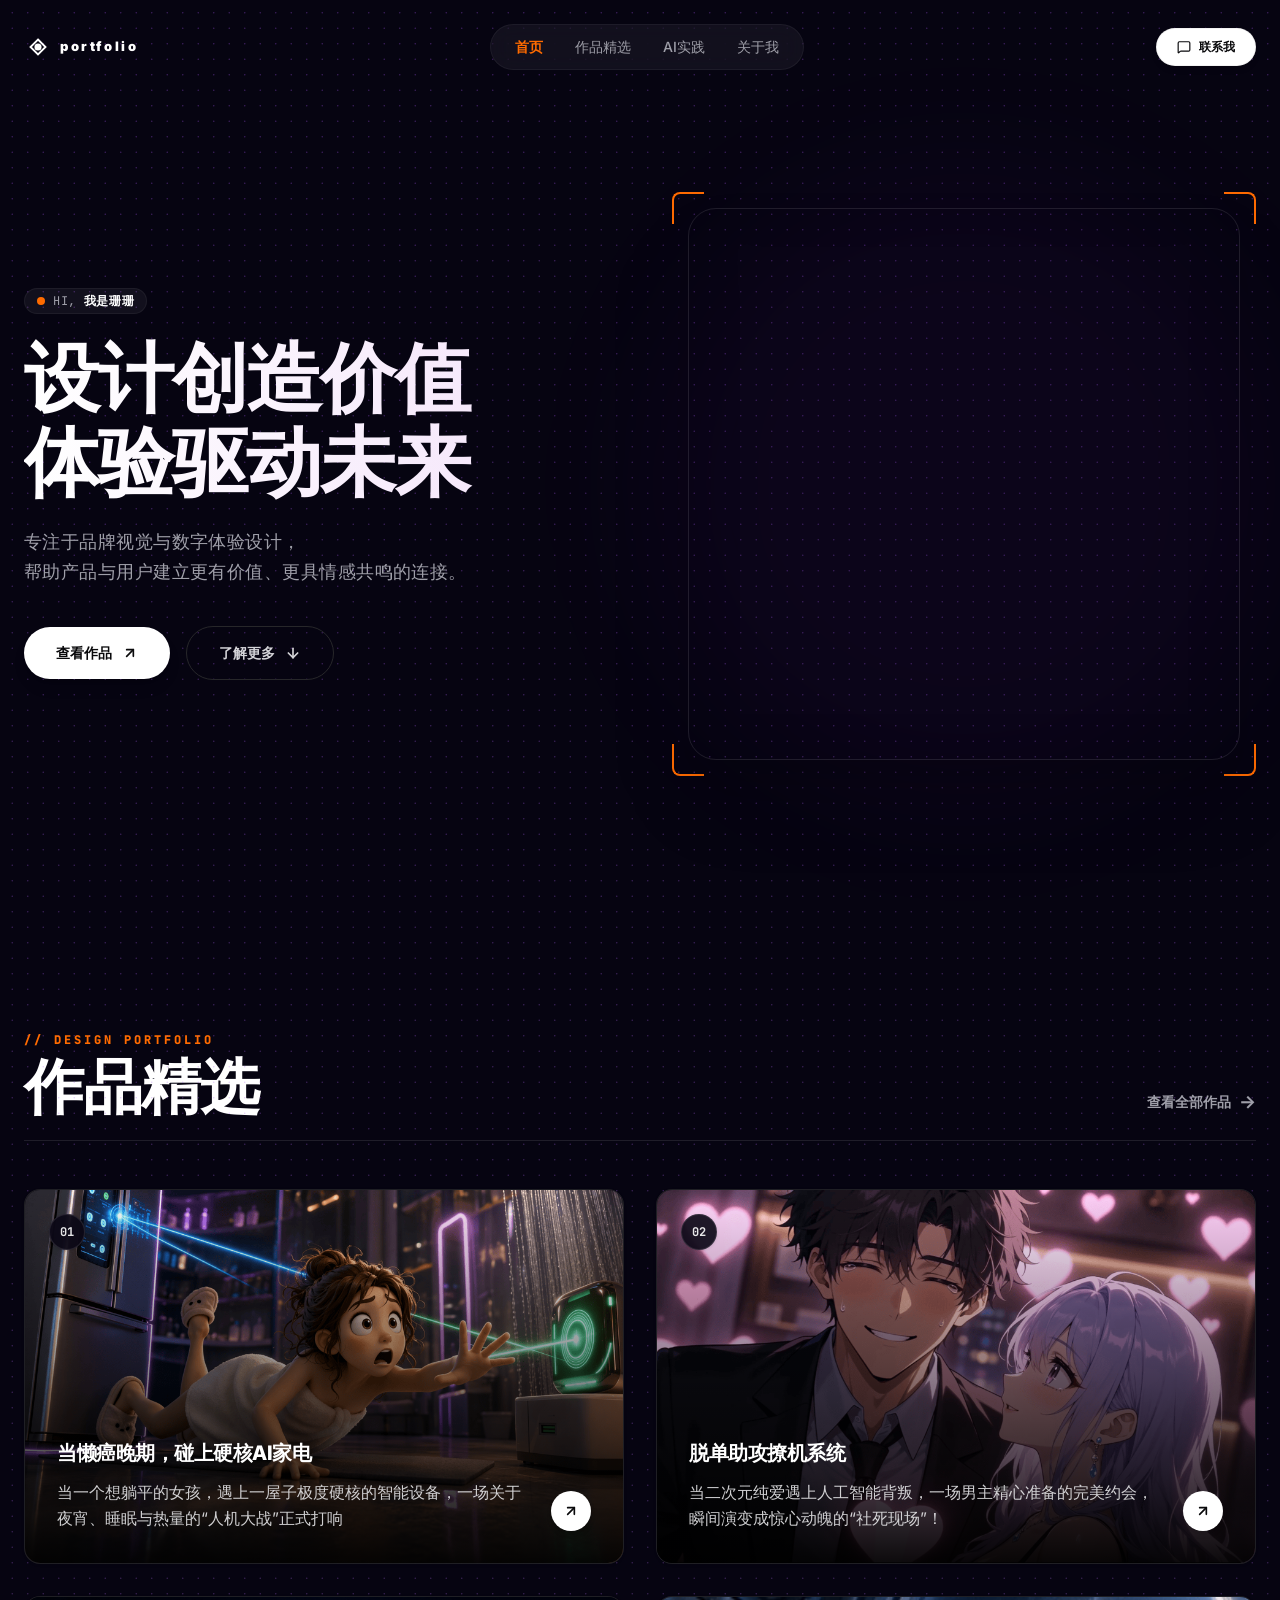
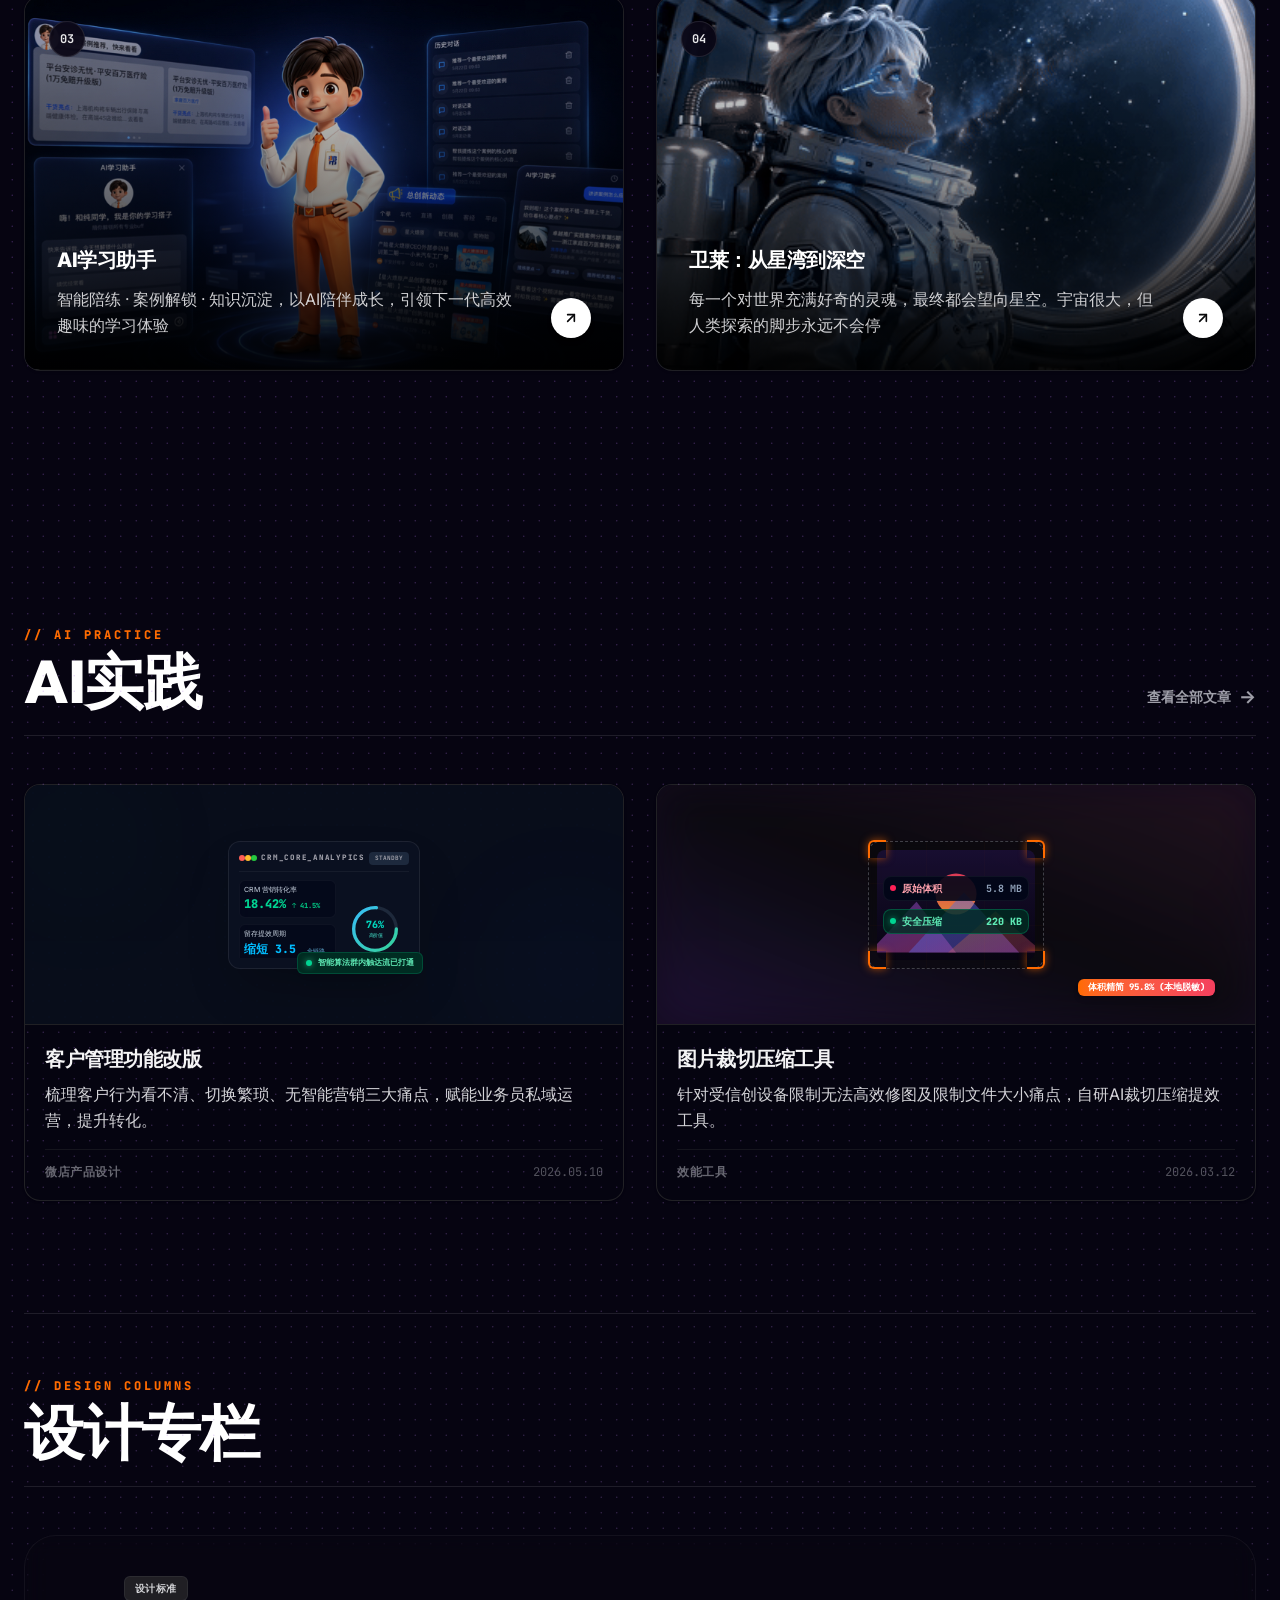
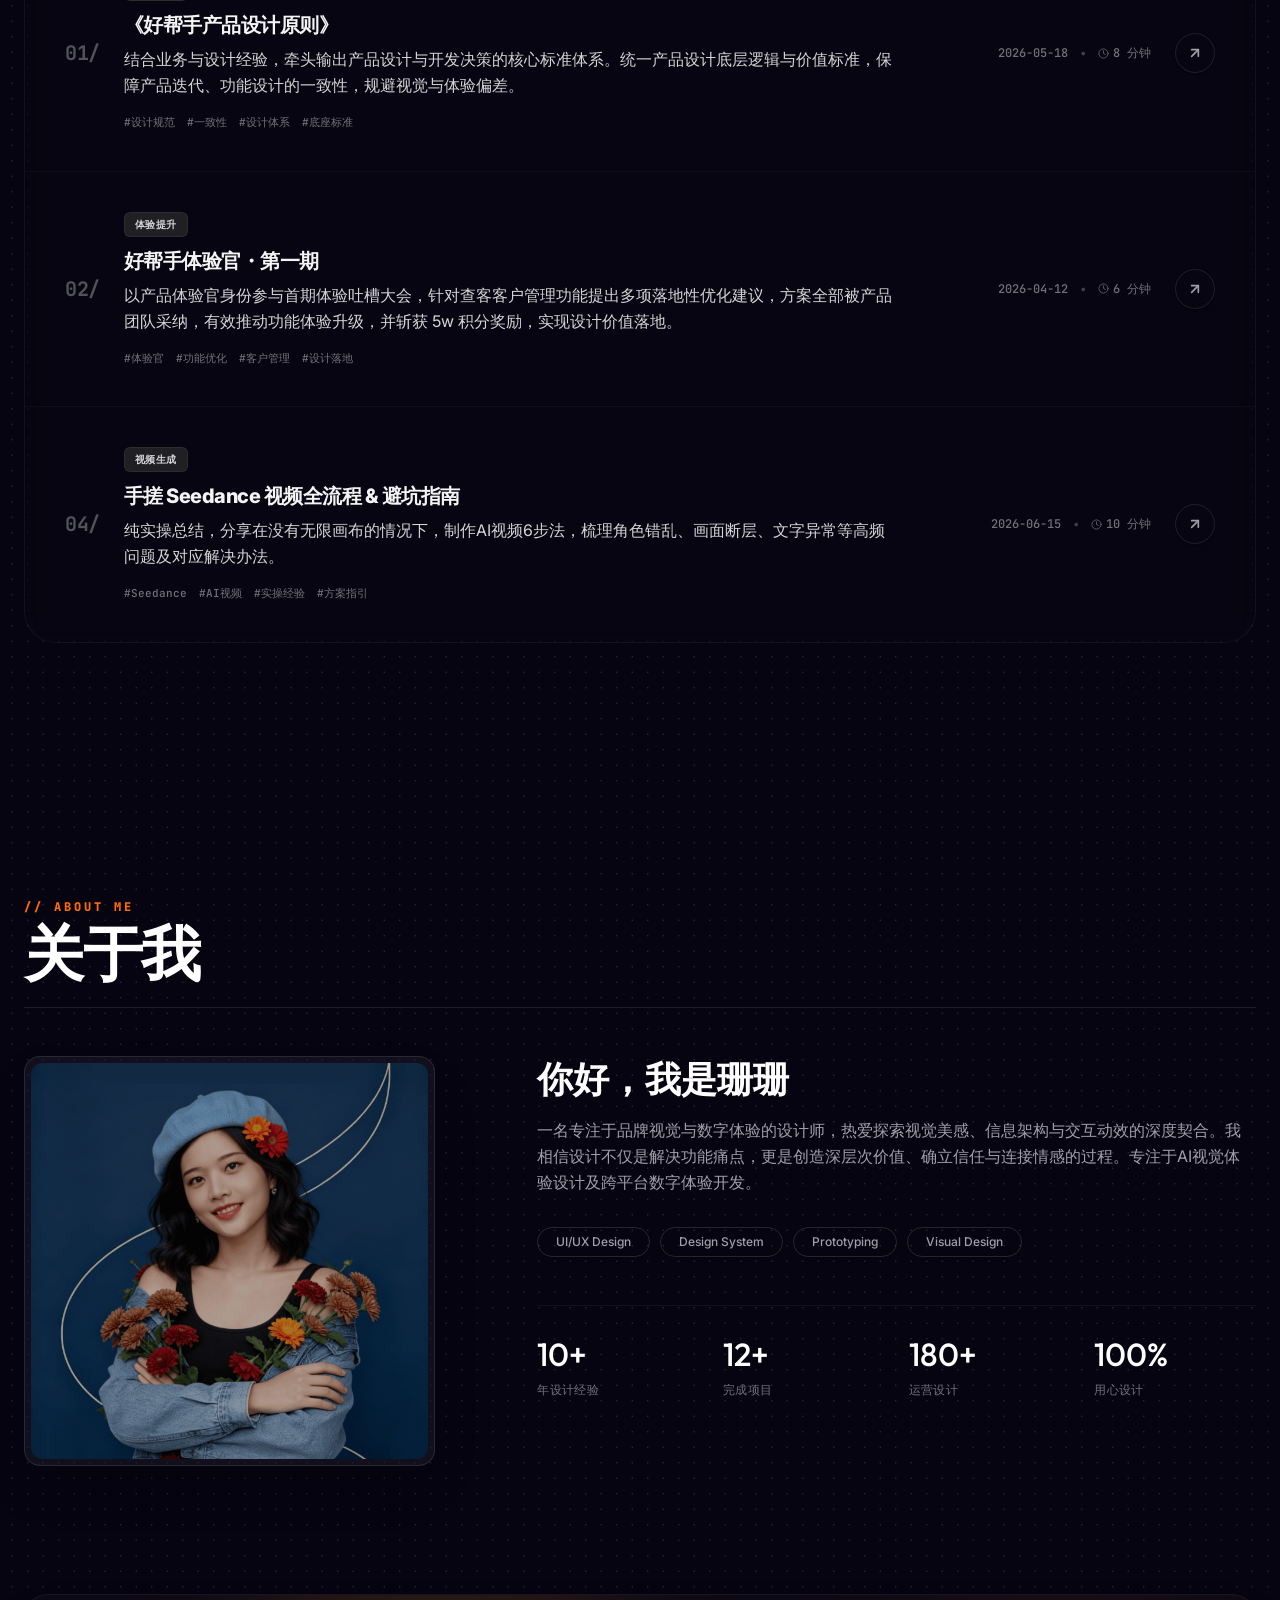
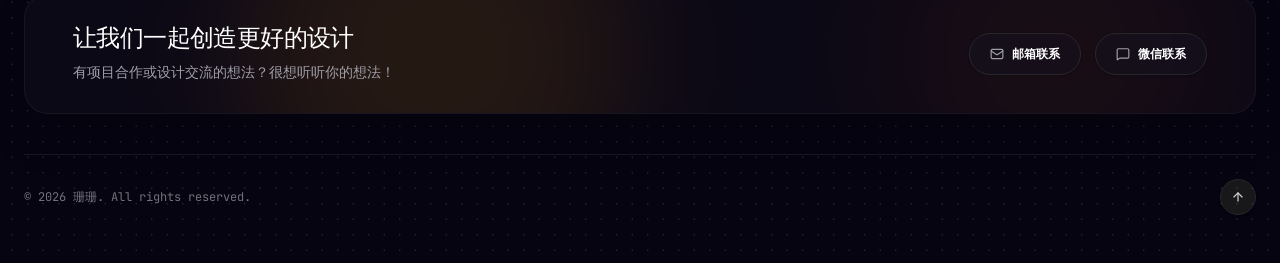
==== index.html @ adc24b59 "deploy: portfolio site" ====
<!doctype html>
<html lang="en">
  <head>
    <meta charset="UTF-8" />
    <meta name="viewport" content="width=device-width, initial-scale=1.0" />
    <title>Portfolio</title>
    <script type="module" crossorigin src="./assets/index-BpIu3jAP.js"></script>
    <link rel="stylesheet" crossorigin href="./assets/index-CTnXMStx.css">
  </head>
  <body>
    <div id="root"></div>
  </body>
</html>
---- assets/index-CTnXMStx.css ----
@import"https://fonts.googleapis.com/css2?family=Inter:ital,opsz,wght@0,14..32,100..900;1,14..32,100..900&family=Outfit:wght@100..900&family=JetBrains+Mono:ital,wght@0,100..700;1,100..700&display=swap";/*!
* Cropper.js v1.6.2
* https://fengyuanchen.github.io/cropperjs
*
* Copyright 2015-present Chen Fengyuan
* Released under the MIT license
*
* Date: 2024-04-21T07:43:02.731Z
*/.cropper-container{direction:ltr;font-size:0;line-height:0;position:relative;-ms-touch-action:none;touch-action:none;-webkit-touch-callout:none;-webkit-user-select:none;-moz-user-select:none;-ms-user-select:none;user-select:none}.cropper-container img{backface-visibility:hidden;display:block;height:100%;image-orientation:0deg;max-height:none!important;max-width:none!important;min-height:0!important;min-width:0!important;width:100%}.cropper-wrap-box,.cropper-canvas,.cropper-drag-box,.cropper-crop-box,.cropper-modal{bottom:0;left:0;position:absolute;right:0;top:0}.cropper-wrap-box,.cropper-canvas{overflow:hidden}.cropper-drag-box{background-color:#fff;opacity:0}.cropper-modal{background-color:#000;opacity:.5}.cropper-view-box{display:block;height:100%;outline:1px solid #39f;outline-color:#3399ffbf;overflow:hidden;width:100%}.cropper-dashed{border:0 dashed #eee;display:block;opacity:.5;position:absolute}.cropper-dashed.dashed-h{border-bottom-width:1px;border-top-width:1px;height:calc(100% / 3);left:0;top:calc(100% / 3);width:100%}.cropper-dashed.dashed-v{border-left-width:1px;border-right-width:1px;height:100%;left:calc(100% / 3);top:0;width:calc(100% / 3)}.cropper-center{display:block;height:0;left:50%;opacity:.75;position:absolute;top:50%;width:0}.cropper-center:before,.cropper-center:after{background-color:#eee;content:" ";display:block;position:absolute}.cropper-center:before{height:1px;left:-3px;top:0;width:7px}.cropper-center:after{height:7px;left:0;top:-3px;width:1px}.cropper-face,.cropper-line,.cropper-point{display:block;height:100%;opacity:.1;position:absolute;width:100%}.cropper-face{background-color:#fff;left:0;top:0}.cropper-line{background-color:#39f}.cropper-line.line-e{cursor:ew-resize;right:-3px;top:0;width:5px}.cropper-line.line-n{cursor:ns-resize;height:5px;left:0;top:-3px}.cropper-line.line-w{cursor:ew-resize;left:-3px;top:0;width:5px}.cropper-line.line-s{bottom:-3px;cursor:ns-resize;height:5px;left:0}.cropper-point{background-color:#39f;height:5px;opacity:.75;width:5px}.cropper-point.point-e{cursor:ew-resize;margin-top:-3px;right:-3px;top:50%}.cropper-point.point-n{cursor:ns-resize;left:50%;margin-left:-3px;top:-3px}.cropper-point.point-w{cursor:ew-resize;left:-3px;margin-top:-3px;top:50%}.cropper-point.point-s{bottom:-3px;cursor:s-resize;left:50%;margin-left:-3px}.cropper-point.point-ne{cursor:nesw-resize;right:-3px;top:-3px}.cropper-point.point-nw{cursor:nwse-resize;left:-3px;top:-3px}.cropper-point.point-sw{bottom:-3px;cursor:nesw-resize;left:-3px}.cropper-point.point-se{bottom:-3px;cursor:nwse-resize;height:20px;opacity:1;right:-3px;width:20px}@media(min-width:768px){.cropper-point.point-se{height:15px;width:15px}}@media(min-width:992px){.cropper-point.point-se{height:10px;width:10px}}@media(min-width:1200px){.cropper-point.point-se{height:5px;opacity:.75;width:5px}}.cropper-point.point-se:before{background-color:#39f;bottom:-50%;content:" ";display:block;height:200%;opacity:0;position:absolute;right:-50%;width:200%}.cropper-invisible{opacity:0}.cropper-bg{background-image:url([data-uri])}.cropper-hide{display:block;height:0;position:absolute;width:0}.cropper-hidden{display:none!important}.cropper-move{cursor:move}.cropper-crop{cursor:crosshair}.cropper-disabled .cropper-drag-box,.cropper-disabled .cropper-face,.cropper-disabled .cropper-line,.cropper-disabled .cropper-point{cursor:not-allowed}/*! tailwindcss v4.3.0 | MIT License | https://tailwindcss.com */@layer properties{@supports (((-webkit-hyphens:none)) and (not (margin-trim:inline))) or ((-moz-orient:inline) and (not (color:rgb(from red r g b)))){*,:before,:after,::backdrop{--tw-translate-x:0;--tw-translate-y:0;--tw-translate-z:0;--tw-scale-x:1;--tw-scale-y:1;--tw-scale-z:1;--tw-rotate-x:initial;--tw-rotate-y:initial;--tw-rotate-z:initial;--tw-skew-x:initial;--tw-skew-y:initial;--tw-space-y-reverse:0;--tw-divide-y-reverse:0;--tw-border-style:solid;--tw-gradient-position:initial;--tw-gradient-from:#0000;--tw-gradient-via:#0000;--tw-gradient-to:#0000;--tw-gradient-stops:initial;--tw-gradient-via-stops:initial;--tw-gradient-from-position:0%;--tw-gradient-via-position:50%;--tw-gradient-to-position:100%;--tw-leading:initial;--tw-font-weight:initial;--tw-tracking:initial;--tw-shadow:0 0 #0000;--tw-shadow-color:initial;--tw-shadow-alpha:100%;--tw-inset-shadow:0 0 #0000;--tw-inset-shadow-color:initial;--tw-inset-shadow-alpha:100%;--tw-ring-color:initial;--tw-ring-shadow:0 0 #0000;--tw-inset-ring-color:initial;--tw-inset-ring-shadow:0 0 #0000;--tw-ring-inset:initial;--tw-ring-offset-width:0px;--tw-ring-offset-color:#fff;--tw-ring-offset-shadow:0 0 #0000;--tw-outline-style:solid;--tw-blur:initial;--tw-brightness:initial;--tw-contrast:initial;--tw-grayscale:initial;--tw-hue-rotate:initial;--tw-invert:initial;--tw-opacity:initial;--tw-saturate:initial;--tw-sepia:initial;--tw-drop-shadow:initial;--tw-drop-shadow-color:initial;--tw-drop-shadow-alpha:100%;--tw-drop-shadow-size:initial;--tw-backdrop-blur:initial;--tw-backdrop-brightness:initial;--tw-backdrop-contrast:initial;--tw-backdrop-grayscale:initial;--tw-backdrop-hue-rotate:initial;--tw-backdrop-invert:initial;--tw-backdrop-opacity:initial;--tw-backdrop-saturate:initial;--tw-backdrop-sepia:initial;--tw-duration:initial;--tw-ease:initial}}}@layer theme{:root,:host{--font-sans:"Inter", ui-sans-serif, system-ui, sans-serif;--font-mono:"JetBrains Mono", ui-monospace, monospace;--color-red-50:oklch(97.1% .013 17.38);--color-red-100:oklch(93.6% .032 17.717);--color-red-400:oklch(70.4% .191 22.216);--color-red-500:oklch(63.7% .237 25.331);--color-red-950:oklch(25.8% .092 26.042);--color-orange-100:oklch(95.4% .038 75.164);--color-orange-400:oklch(75% .183 55.934);--color-orange-500:oklch(70.5% .213 47.604);--color-orange-600:oklch(64.6% .222 41.116);--color-orange-950:oklch(26.6% .079 36.259);--color-amber-100:oklch(96.2% .059 95.617);--color-amber-300:oklch(87.9% .169 91.605);--color-amber-400:oklch(82.8% .189 84.429);--color-amber-500:oklch(76.9% .188 70.08);--color-amber-600:oklch(66.6% .179 58.318);--color-amber-950:oklch(27.9% .077 45.635);--color-emerald-50:oklch(97.9% .021 166.113);--color-emerald-200:oklch(90.5% .093 164.15);--color-emerald-300:oklch(84.5% .143 164.978);--color-emerald-400:oklch(76.5% .177 163.223);--color-emerald-500:oklch(69.6% .17 162.48);--color-emerald-600:oklch(59.6% .145 163.225);--color-emerald-800:oklch(43.2% .095 166.913);--color-emerald-900:oklch(37.8% .077 168.94);--color-emerald-950:oklch(26.2% .051 172.552);--color-teal-50:oklch(98.4% .014 180.72);--color-teal-300:oklch(85.5% .138 181.071);--color-teal-400:oklch(77.7% .152 181.912);--color-teal-950:oklch(27.7% .046 192.524);--color-cyan-500:oklch(71.5% .143 215.221);--color-cyan-600:oklch(60.9% .126 221.723);--color-sky-300:oklch(82.8% .111 230.318);--color-sky-400:oklch(74.6% .16 232.661);--color-sky-500:oklch(68.5% .169 237.323);--color-blue-500:oklch(62.3% .214 259.815);--color-blue-600:oklch(54.6% .245 262.881);--color-indigo-400:oklch(67.3% .182 276.935);--color-indigo-500:oklch(58.5% .233 277.117);--color-indigo-600:oklch(51.1% .262 276.966);--color-violet-600:oklch(54.1% .281 293.009);--color-purple-300:oklch(82.7% .119 306.383);--color-purple-400:oklch(71.4% .203 305.504);--color-purple-500:oklch(62.7% .265 303.9);--color-purple-600:oklch(55.8% .288 302.321);--color-purple-700:oklch(49.6% .265 301.924);--color-purple-800:oklch(43.8% .218 303.724);--color-purple-900:oklch(38.1% .176 304.987);--color-purple-950:oklch(29.1% .149 302.717);--color-pink-400:oklch(71.8% .202 349.761);--color-pink-500:oklch(65.6% .241 354.308);--color-pink-950:oklch(28.4% .109 3.907);--color-rose-300:oklch(81% .117 11.638);--color-rose-400:oklch(71.2% .194 13.428);--color-rose-500:oklch(64.5% .246 16.439);--color-rose-950:oklch(27.1% .105 12.094);--color-slate-300:oklch(86.9% .022 252.894);--color-slate-400:oklch(70.4% .04 256.788);--color-slate-800:oklch(27.9% .041 260.031);--color-slate-900:oklch(20.8% .042 265.755);--color-slate-950:oklch(12.9% .042 264.695);--color-zinc-50:oklch(98.5% 0 0);--color-zinc-100:oklch(96.7% .001 286.375);--color-zinc-200:oklch(92% .004 286.32);--color-zinc-300:oklch(87.1% .006 286.286);--color-zinc-400:oklch(70.5% .015 286.067);--color-zinc-500:oklch(55.2% .016 285.938);--color-zinc-600:oklch(44.2% .017 285.786);--color-zinc-700:oklch(37% .013 285.805);--color-zinc-800:oklch(27.4% .006 286.033);--color-zinc-900:oklch(21% .006 285.885);--color-zinc-950:oklch(14.1% .005 285.823);--color-stone-50:oklch(98.5% .001 106.423);--color-stone-100:oklch(97% .001 106.424);--color-stone-200:oklch(92.3% .003 48.717);--color-black:#000;--color-white:#fff;--spacing:.25rem;--container-xs:20rem;--container-sm:24rem;--container-md:28rem;--container-lg:32rem;--container-xl:36rem;--container-2xl:42rem;--container-3xl:48rem;--container-4xl:56rem;--container-6xl:72rem;--container-7xl:80rem;--text-xs:.75rem;--text-xs--line-height:calc(1 / .75);--text-sm:.875rem;--text-sm--line-height:calc(1.25 / .875);--text-base:1rem;--text-base--line-height: 1.5 ;--text-lg:1.125rem;--text-lg--line-height:calc(1.75 / 1.125);--text-xl:1.25rem;--text-xl--line-height:calc(1.75 / 1.25);--text-2xl:1.5rem;--text-2xl--line-height:calc(2 / 1.5);--text-3xl:1.875rem;--text-3xl--line-height: 1.2 ;--text-4xl:2.25rem;--text-4xl--line-height:calc(2.5 / 2.25);--text-5xl:3rem;--text-5xl--line-height:1;--text-6xl:3.75rem;--text-6xl--line-height:1;--text-7xl:4.5rem;--text-7xl--line-height:1;--text-9xl:8rem;--text-9xl--line-height:1;--font-weight-light:300;--font-weight-normal:400;--font-weight-medium:500;--font-weight-semibold:600;--font-weight-bold:700;--font-weight-extrabold:800;--font-weight-black:900;--tracking-tighter:-.05em;--tracking-tight:-.025em;--tracking-normal:0em;--tracking-wide:.025em;--tracking-wider:.05em;--tracking-widest:.1em;--leading-tight:1.25;--leading-snug:1.375;--leading-normal:1.5;--leading-relaxed:1.625;--leading-loose:2;--radius-sm:.25rem;--radius-md:.375rem;--radius-lg:.5rem;--radius-xl:.75rem;--radius-2xl:1rem;--radius-3xl:1.5rem;--ease-out:cubic-bezier(0, 0, .2, 1);--ease-in-out:cubic-bezier(.4, 0, .2, 1);--animate-spin:spin 1s linear infinite;--animate-ping:ping 1s cubic-bezier(0, 0, .2, 1) infinite;--animate-pulse:pulse 2s cubic-bezier(.4, 0, .6, 1) infinite;--animate-bounce:bounce 1s infinite;--blur-sm:8px;--blur-md:12px;--blur-xl:24px;--blur-3xl:64px;--default-transition-duration:.15s;--default-transition-timing-function:cubic-bezier(.4, 0, .2, 1);--default-font-family:var(--font-sans);--default-mono-font-family:var(--font-mono);--font-display:"Outfit", "Inter", sans-serif;--color-primary:#ff6b00;--color-secondary:#ff9f00;--animate-pulse-slow:pulse 3s cubic-bezier(.4, 0, .6, 1) infinite;--animate-spin-slow:spin-slow 60s linear infinite}}@layer base{*,:after,:before,::backdrop{box-sizing:border-box;border:0 solid;margin:0;padding:0}::file-selector-button{box-sizing:border-box;border:0 solid;margin:0;padding:0}html,:host{-webkit-text-size-adjust:100%;-moz-tab-size:4;tab-size:4;line-height:1.5;font-family:var(--default-font-family,ui-sans-serif, system-ui, sans-serif, "Apple Color Emoji", "Segoe UI Emoji", "Segoe UI Symbol", "Noto Color Emoji");font-feature-settings:var(--default-font-feature-settings,normal);font-variation-settings:var(--default-font-variation-settings,normal);-webkit-tap-highlight-color:transparent}hr{height:0;color:inherit;border-top-width:1px}abbr:where([title]){-webkit-text-decoration:underline dotted;text-decoration:underline dotted}h1,h2,h3,h4,h5,h6{font-size:inherit;font-weight:inherit}a{color:inherit;-webkit-text-decoration:inherit;text-decoration:inherit}b,strong{font-weight:bolder}code,kbd,samp,pre{font-family:var(--default-mono-font-family,ui-monospace, SFMono-Regular, Menlo, Monaco, Consolas, "Liberation Mono", "Courier New", monospace);font-feature-settings:var(--default-mono-font-feature-settings,normal);font-variation-settings:var(--default-mono-font-variation-settings,normal);font-size:1em}small{font-size:80%}sub,sup{vertical-align:baseline;font-size:75%;line-height:0;position:relative}sub{bottom:-.25em}sup{top:-.5em}table{text-indent:0;border-color:inherit;border-collapse:collapse}:-moz-focusring{outline:auto}progress{vertical-align:baseline}summary{display:list-item}ol,ul,menu{list-style:none}img,svg,video,canvas,audio,iframe,embed,object{vertical-align:middle;display:block}img,video{max-width:100%;height:auto}button,input,select,optgroup,textarea{font:inherit;font-feature-settings:inherit;font-variation-settings:inherit;letter-spacing:inherit;color:inherit;opacity:1;background-color:#0000;border-radius:0}::file-selector-button{font:inherit;font-feature-settings:inherit;font-variation-settings:inherit;letter-spacing:inherit;color:inherit;opacity:1;background-color:#0000;border-radius:0}:where(select:is([multiple],[size])) optgroup{font-weight:bolder}:where(select:is([multiple],[size])) optgroup option{padding-inline-start:20px}::file-selector-button{margin-inline-end:4px}::placeholder{opacity:1}@supports (not ((-webkit-appearance:-apple-pay-button))) or (contain-intrinsic-size:1px){::placeholder{color:currentColor}@supports (color:color-mix(in lab,red,red)){::placeholder{color:color-mix(in oklab,currentcolor 50%,transparent)}}}textarea{resize:vertical}::-webkit-search-decoration{-webkit-appearance:none}::-webkit-date-and-time-value{min-height:1lh;text-align:inherit}::-webkit-datetime-edit{display:inline-flex}::-webkit-datetime-edit-fields-wrapper{padding:0}::-webkit-datetime-edit{padding-block:0}::-webkit-datetime-edit-year-field{padding-block:0}::-webkit-datetime-edit-month-field{padding-block:0}::-webkit-datetime-edit-day-field{padding-block:0}::-webkit-datetime-edit-hour-field{padding-block:0}::-webkit-datetime-edit-minute-field{padding-block:0}::-webkit-datetime-edit-second-field{padding-block:0}::-webkit-datetime-edit-millisecond-field{padding-block:0}::-webkit-datetime-edit-meridiem-field{padding-block:0}::-webkit-calendar-picker-indicator{line-height:1}:-moz-ui-invalid{box-shadow:none}button,input:where([type=button],[type=reset],[type=submit]){-webkit-appearance:button;-moz-appearance:button;appearance:button}::file-selector-button{-webkit-appearance:button;-moz-appearance:button;appearance:button}::-webkit-inner-spin-button{height:auto}::-webkit-outer-spin-button{height:auto}[hidden]:where(:not([hidden=until-found])){display:none!important}}@layer components;@layer utilities{.pointer-events-auto{pointer-events:auto}.pointer-events-none{pointer-events:none}.absolute{position:absolute}.fixed{position:fixed}.relative{position:relative}.sticky{position:sticky}.-inset-1{inset:calc(var(--spacing) * -1)}.-inset-6{inset:calc(var(--spacing) * -6)}.inset-0{inset:calc(var(--spacing) * 0)}.inset-1\.5{inset:calc(var(--spacing) * 1.5)}.inset-2{inset:calc(var(--spacing) * 2)}.-inset-x-8{inset-inline:calc(var(--spacing) * -8)}.inset-x-0{inset-inline:calc(var(--spacing) * 0)}.inset-x-6{inset-inline:calc(var(--spacing) * 6)}.-inset-y-4{inset-block:calc(var(--spacing) * -4)}.-top-1\.5{top:calc(var(--spacing) * -1.5)}.-top-6{top:calc(var(--spacing) * -6)}.-top-8{top:calc(var(--spacing) * -8)}.-top-10{top:calc(var(--spacing) * -10)}.-top-12{top:calc(var(--spacing) * -12)}.-top-\[1\.5px\]{top:-1.5px}.top-0{top:calc(var(--spacing) * 0)}.top-1{top:calc(var(--spacing) * 1)}.top-1\/2{top:50%}.top-1\/5{top:20%}.top-2\.5{top:calc(var(--spacing) * 2.5)}.top-4{top:calc(var(--spacing) * 4)}.top-4\/5{top:80%}.top-6{top:calc(var(--spacing) * 6)}.top-full{top:100%}.-right-1{right:calc(var(--spacing) * -1)}.-right-1\.5{right:calc(var(--spacing) * -1.5)}.-right-6{right:calc(var(--spacing) * -6)}.-right-8{right:calc(var(--spacing) * -8)}.-right-10{right:calc(var(--spacing) * -10)}.-right-12{right:calc(var(--spacing) * -12)}.-right-\[1\.5px\]{right:-1.5px}.right-0{right:calc(var(--spacing) * 0)}.right-1{right:calc(var(--spacing) * 1)}.right-2\.5{right:calc(var(--spacing) * 2.5)}.right-6{right:calc(var(--spacing) * 6)}.right-10{right:calc(var(--spacing) * 10)}.-bottom-1\.5{bottom:calc(var(--spacing) * -1.5)}.-bottom-6{bottom:calc(var(--spacing) * -6)}.-bottom-10{bottom:calc(var(--spacing) * -10)}.-bottom-12{bottom:calc(var(--spacing) * -12)}.-bottom-\[1\.5px\]{bottom:-1.5px}.bottom-0{bottom:calc(var(--spacing) * 0)}.bottom-1{bottom:calc(var(--spacing) * 1)}.bottom-1\/2{bottom:50%}.bottom-2\.5{bottom:calc(var(--spacing) * 2.5)}.bottom-3{bottom:calc(var(--spacing) * 3)}.-left-1\.5{left:calc(var(--spacing) * -1.5)}.-left-6{left:calc(var(--spacing) * -6)}.-left-10{left:calc(var(--spacing) * -10)}.-left-12{left:calc(var(--spacing) * -12)}.-left-\[1\.5px\]{left:-1.5px}.-left-\[4\.5px\]{left:-4.5px}.left-0{left:calc(var(--spacing) * 0)}.left-1\/2{left:50%}.left-1\/3{left:33.3333%}.left-2\.5{left:calc(var(--spacing) * 2.5)}.left-4{left:calc(var(--spacing) * 4)}.left-6{left:calc(var(--spacing) * 6)}.left-8{left:calc(var(--spacing) * 8)}.-z-10{z-index:-10}.z-0{z-index:0}.z-10{z-index:10}.z-20{z-index:20}.z-25{z-index:25}.z-30{z-index:30}.z-50{z-index:50}.z-\[100\]{z-index:100}.z-\[130\]{z-index:130}.col-span-2{grid-column:span 2/span 2}.col-span-7{grid-column:span 7/span 7}.col-span-12{grid-column:span 12/span 12}.container{width:100%}@media(min-width:40rem){.container{max-width:40rem}}@media(min-width:48rem){.container{max-width:48rem}}@media(min-width:64rem){.container{max-width:64rem}}@media(min-width:80rem){.container{max-width:80rem}}@media(min-width:96rem){.container{max-width:96rem}}.m-0{margin:calc(var(--spacing) * 0)}.mx-auto{margin-inline:auto}.my-0{margin-block:calc(var(--spacing) * 0)}.my-0\.5{margin-block:calc(var(--spacing) * .5)}.my-1{margin-block:calc(var(--spacing) * 1)}.my-2{margin-block:calc(var(--spacing) * 2)}.my-3\.5{margin-block:calc(var(--spacing) * 3.5)}.my-auto{margin-block:auto}.-mt-3{margin-top:calc(var(--spacing) * -3)}.mt-0{margin-top:calc(var(--spacing) * 0)}.mt-0\.5{margin-top:calc(var(--spacing) * .5)}.mt-1{margin-top:calc(var(--spacing) * 1)}.mt-1\.5{margin-top:calc(var(--spacing) * 1.5)}.mt-2{margin-top:calc(var(--spacing) * 2)}.mt-3{margin-top:calc(var(--spacing) * 3)}.mt-4{margin-top:calc(var(--spacing) * 4)}.mt-6{margin-top:calc(var(--spacing) * 6)}.mt-7{margin-top:calc(var(--spacing) * 7)}.mt-8{margin-top:calc(var(--spacing) * 8)}.mt-10{margin-top:calc(var(--spacing) * 10)}.mt-12{margin-top:calc(var(--spacing) * 12)}.mt-20{margin-top:calc(var(--spacing) * 20)}.mt-28{margin-top:calc(var(--spacing) * 28)}.mt-auto{margin-top:auto}.mb-1{margin-bottom:calc(var(--spacing) * 1)}.mb-1\.5{margin-bottom:calc(var(--spacing) * 1.5)}.mb-2{margin-bottom:calc(var(--spacing) * 2)}.mb-3{margin-bottom:calc(var(--spacing) * 3)}.mb-3\.5{margin-bottom:calc(var(--spacing) * 3.5)}.mb-4{margin-bottom:calc(var(--spacing) * 4)}.mb-5{margin-bottom:calc(var(--spacing) * 5)}.mb-6{margin-bottom:calc(var(--spacing) * 6)}.mb-7{margin-bottom:calc(var(--spacing) * 7)}.mb-8{margin-bottom:calc(var(--spacing) * 8)}.mb-10{margin-bottom:calc(var(--spacing) * 10)}.mb-12{margin-bottom:calc(var(--spacing) * 12)}.-ml-1\.5{margin-left:calc(var(--spacing) * -1.5)}.ml-0\.5{margin-left:calc(var(--spacing) * .5)}.ml-1\.5{margin-left:calc(var(--spacing) * 1.5)}.ml-2{margin-left:calc(var(--spacing) * 2)}.ml-auto{margin-left:auto}.line-clamp-1{-webkit-line-clamp:1;-webkit-box-orient:vertical;display:-webkit-box;overflow:hidden}.line-clamp-2{-webkit-line-clamp:2;-webkit-box-orient:vertical;display:-webkit-box;overflow:hidden}.block{display:block}.flex{display:flex}.grid{display:grid}.hidden{display:none}.inline-block{display:inline-block}.inline-flex{display:inline-flex}.table{display:table}.aspect-\[16\/11\.5\]{aspect-ratio:16/11.5}.aspect-square{aspect-ratio:1}.h-0\.5{height:calc(var(--spacing) * .5)}.h-1{height:calc(var(--spacing) * 1)}.h-1\.5{height:calc(var(--spacing) * 1.5)}.h-2{height:calc(var(--spacing) * 2)}.h-2\.5{height:calc(var(--spacing) * 2.5)}.h-3{height:calc(var(--spacing) * 3)}.h-3\.5{height:calc(var(--spacing) * 3.5)}.h-4{height:calc(var(--spacing) * 4)}.h-4\.5{height:calc(var(--spacing) * 4.5)}.h-5{height:calc(var(--spacing) * 5)}.h-6{height:calc(var(--spacing) * 6)}.h-7{height:calc(var(--spacing) * 7)}.h-8{height:calc(var(--spacing) * 8)}.h-9{height:calc(var(--spacing) * 9)}.h-10{height:calc(var(--spacing) * 10)}.h-11{height:calc(var(--spacing) * 11)}.h-12{height:calc(var(--spacing) * 12)}.h-13{height:calc(var(--spacing) * 13)}.h-14{height:calc(var(--spacing) * 14)}.h-16{height:calc(var(--spacing) * 16)}.h-28{height:calc(var(--spacing) * 28)}.h-32{height:calc(var(--spacing) * 32)}.h-40{height:calc(var(--spacing) * 40)}.h-44{height:calc(var(--spacing) * 44)}.h-52{height:calc(var(--spacing) * 52)}.h-60{height:calc(var(--spacing) * 60)}.h-64{height:calc(var(--spacing) * 64)}.h-72{height:calc(var(--spacing) * 72)}.h-80{height:calc(var(--spacing) * 80)}.h-96{height:calc(var(--spacing) * 96)}.h-\[1\.5px\]{height:1.5px}.h-auto{height:auto}.h-full{height:100%}.max-h-\[400px\]{max-height:400px}.max-h-\[450px\]{max-height:450px}.max-h-\[460px\]{max-height:460px}.max-h-full{max-height:100%}.min-h-\[300px\]{min-height:300px}.min-h-\[360px\]{min-height:360px}.min-h-\[480px\]{min-height:480px}.min-h-screen{min-height:100vh}.w-0{width:calc(var(--spacing) * 0)}.w-1{width:calc(var(--spacing) * 1)}.w-1\.5{width:calc(var(--spacing) * 1.5)}.w-1\/2{width:50%}.w-1\/3{width:33.3333%}.w-2{width:calc(var(--spacing) * 2)}.w-2\.5{width:calc(var(--spacing) * 2.5)}.w-2\/3{width:66.6667%}.w-3{width:calc(var(--spacing) * 3)}.w-3\.5{width:calc(var(--spacing) * 3.5)}.w-4{width:calc(var(--spacing) * 4)}.w-4\.5{width:calc(var(--spacing) * 4.5)}.w-4\/5{width:80%}.w-5{width:calc(var(--spacing) * 5)}.w-6{width:calc(var(--spacing) * 6)}.w-7{width:calc(var(--spacing) * 7)}.w-8{width:calc(var(--spacing) * 8)}.w-9{width:calc(var(--spacing) * 9)}.w-10{width:calc(var(--spacing) * 10)}.w-12{width:calc(var(--spacing) * 12)}.w-13{width:calc(var(--spacing) * 13)}.w-14{width:calc(var(--spacing) * 14)}.w-20{width:calc(var(--spacing) * 20)}.w-24{width:calc(var(--spacing) * 24)}.w-28{width:calc(var(--spacing) * 28)}.w-32{width:calc(var(--spacing) * 32)}.w-40{width:calc(var(--spacing) * 40)}.w-44{width:calc(var(--spacing) * 44)}.w-48{width:calc(var(--spacing) * 48)}.w-60{width:calc(var(--spacing) * 60)}.w-64{width:calc(var(--spacing) * 64)}.w-72{width:calc(var(--spacing) * 72)}.w-80{width:calc(var(--spacing) * 80)}.w-96{width:calc(var(--spacing) * 96)}.w-fit{width:fit-content}.w-full{width:100%}.max-w-2xl{max-width:var(--container-2xl)}.max-w-3xl{max-width:var(--container-3xl)}.max-w-4xl{max-width:var(--container-4xl)}.max-w-6xl{max-width:var(--container-6xl)}.max-w-7xl{max-width:var(--container-7xl)}.max-w-full{max-width:100%}.max-w-lg{max-width:var(--container-lg)}.max-w-sm{max-width:var(--container-sm)}.max-w-xl{max-width:var(--container-xl)}.max-w-xs{max-width:var(--container-xs)}.flex-1{flex:1}.flex-shrink{flex-shrink:1}.flex-shrink-0,.shrink-0{flex-shrink:0}.flex-grow{flex-grow:1}.border-collapse{border-collapse:collapse}.-translate-x-1\/2{--tw-translate-x: -50% ;translate:var(--tw-translate-x) var(--tw-translate-y)}.translate-x-1\.5{--tw-translate-x:calc(var(--spacing) * 1.5);translate:var(--tw-translate-x) var(--tw-translate-y)}.-translate-y-1{--tw-translate-y:calc(var(--spacing) * -1);translate:var(--tw-translate-x) var(--tw-translate-y)}.-translate-y-1\/2{--tw-translate-y: -50% ;translate:var(--tw-translate-x) var(--tw-translate-y)}.translate-y-0\.5{--tw-translate-y:calc(var(--spacing) * .5);translate:var(--tw-translate-x) var(--tw-translate-y)}.translate-y-1\/2{--tw-translate-y: 50% ;translate:var(--tw-translate-x) var(--tw-translate-y)}.translate-y-\[-1px\]{--tw-translate-y:-1px;translate:var(--tw-translate-x) var(--tw-translate-y)}.scale-90{--tw-scale-x:90%;--tw-scale-y:90%;--tw-scale-z:90%;scale:var(--tw-scale-x) var(--tw-scale-y)}.scale-95{--tw-scale-x:95%;--tw-scale-y:95%;--tw-scale-z:95%;scale:var(--tw-scale-x) var(--tw-scale-y)}.scale-100{--tw-scale-x:100%;--tw-scale-y:100%;--tw-scale-z:100%;scale:var(--tw-scale-x) var(--tw-scale-y)}.scale-105{--tw-scale-x:105%;--tw-scale-y:105%;--tw-scale-z:105%;scale:var(--tw-scale-x) var(--tw-scale-y)}.scale-110{--tw-scale-x:110%;--tw-scale-y:110%;--tw-scale-z:110%;scale:var(--tw-scale-x) var(--tw-scale-y)}.scale-115{--tw-scale-x:115%;--tw-scale-y:115%;--tw-scale-z:115%;scale:var(--tw-scale-x) var(--tw-scale-y)}.scale-120{--tw-scale-x:120%;--tw-scale-y:120%;--tw-scale-z:120%;scale:var(--tw-scale-x) var(--tw-scale-y)}.scale-125{--tw-scale-x:125%;--tw-scale-y:125%;--tw-scale-z:125%;scale:var(--tw-scale-x) var(--tw-scale-y)}.scale-150{--tw-scale-x:150%;--tw-scale-y:150%;--tw-scale-z:150%;scale:var(--tw-scale-x) var(--tw-scale-y)}.scale-y-\[0\.2\]{--tw-scale-y:.2;scale:var(--tw-scale-x) var(--tw-scale-y)}.-rotate-3{rotate:-3deg}.-rotate-90{rotate:-90deg}.rotate-180{rotate:180deg}.transform{transform:var(--tw-rotate-x,) var(--tw-rotate-y,) var(--tw-rotate-z,) var(--tw-skew-x,) var(--tw-skew-y,)}.animate-\[shimmer_4s_ease-in-out_infinite\]{animation:4s ease-in-out infinite shimmer}.animate-bounce{animation:var(--animate-bounce)}.animate-ping{animation:var(--animate-ping)}.animate-pulse{animation:var(--animate-pulse)}.animate-pulse-slow{animation:var(--animate-pulse-slow)}.animate-spin{animation:var(--animate-spin)}.animate-spin-slow{animation:var(--animate-spin-slow)}.cursor-not-allowed{cursor:not-allowed}.cursor-pointer{cursor:pointer}.resize{resize:both}.resize-none{resize:none}.scrollbar-none{scrollbar-width:none}.list-disc{list-style-type:disc}.grid-cols-1{grid-template-columns:repeat(1,minmax(0,1fr))}.grid-cols-2{grid-template-columns:repeat(2,minmax(0,1fr))}.grid-cols-3{grid-template-columns:repeat(3,minmax(0,1fr))}.grid-cols-12{grid-template-columns:repeat(12,minmax(0,1fr))}.grid-rows-3{grid-template-rows:repeat(3,minmax(0,1fr))}.flex-col{flex-direction:column}.flex-col-reverse{flex-direction:column-reverse}.flex-row{flex-direction:row}.flex-wrap{flex-wrap:wrap}.items-baseline{align-items:baseline}.items-center{align-items:center}.items-end{align-items:flex-end}.items-start{align-items:flex-start}.justify-around{justify-content:space-around}.justify-between{justify-content:space-between}.justify-center{justify-content:center}.justify-end{justify-content:flex-end}.gap-0\.5{gap:calc(var(--spacing) * .5)}.gap-1{gap:calc(var(--spacing) * 1)}.gap-1\.5{gap:calc(var(--spacing) * 1.5)}.gap-2{gap:calc(var(--spacing) * 2)}.gap-2\.5{gap:calc(var(--spacing) * 2.5)}.gap-3{gap:calc(var(--spacing) * 3)}.gap-3\.5{gap:calc(var(--spacing) * 3.5)}.gap-4{gap:calc(var(--spacing) * 4)}.gap-5{gap:calc(var(--spacing) * 5)}.gap-6{gap:calc(var(--spacing) * 6)}.gap-8{gap:calc(var(--spacing) * 8)}.gap-16{gap:calc(var(--spacing) * 16)}:where(.space-y-1>:not(:last-child)){--tw-space-y-reverse:0;margin-block-start:calc(calc(var(--spacing) * 1) * var(--tw-space-y-reverse));margin-block-end:calc(calc(var(--spacing) * 1) * calc(1 - var(--tw-space-y-reverse)))}:where(.space-y-1\.5>:not(:last-child)){--tw-space-y-reverse:0;margin-block-start:calc(calc(var(--spacing) * 1.5) * var(--tw-space-y-reverse));margin-block-end:calc(calc(var(--spacing) * 1.5) * calc(1 - var(--tw-space-y-reverse)))}:where(.space-y-2>:not(:last-child)){--tw-space-y-reverse:0;margin-block-start:calc(calc(var(--spacing) * 2) * var(--tw-space-y-reverse));margin-block-end:calc(calc(var(--spacing) * 2) * calc(1 - var(--tw-space-y-reverse)))}:where(.space-y-3>:not(:last-child)){--tw-space-y-reverse:0;margin-block-start:calc(calc(var(--spacing) * 3) * var(--tw-space-y-reverse));margin-block-end:calc(calc(var(--spacing) * 3) * calc(1 - var(--tw-space-y-reverse)))}:where(.space-y-4>:not(:last-child)){--tw-space-y-reverse:0;margin-block-start:calc(calc(var(--spacing) * 4) * var(--tw-space-y-reverse));margin-block-end:calc(calc(var(--spacing) * 4) * calc(1 - var(--tw-space-y-reverse)))}:where(.space-y-5>:not(:last-child)){--tw-space-y-reverse:0;margin-block-start:calc(calc(var(--spacing) * 5) * var(--tw-space-y-reverse));margin-block-end:calc(calc(var(--spacing) * 5) * calc(1 - var(--tw-space-y-reverse)))}:where(.space-y-6>:not(:last-child)){--tw-space-y-reverse:0;margin-block-start:calc(calc(var(--spacing) * 6) * var(--tw-space-y-reverse));margin-block-end:calc(calc(var(--spacing) * 6) * calc(1 - var(--tw-space-y-reverse)))}:where(.space-y-8>:not(:last-child)){--tw-space-y-reverse:0;margin-block-start:calc(calc(var(--spacing) * 8) * var(--tw-space-y-reverse));margin-block-end:calc(calc(var(--spacing) * 8) * calc(1 - var(--tw-space-y-reverse)))}:where(.space-y-10>:not(:last-child)){--tw-space-y-reverse:0;margin-block-start:calc(calc(var(--spacing) * 10) * var(--tw-space-y-reverse));margin-block-end:calc(calc(var(--spacing) * 10) * calc(1 - var(--tw-space-y-reverse)))}:where(.space-y-12>:not(:last-child)){--tw-space-y-reverse:0;margin-block-start:calc(calc(var(--spacing) * 12) * var(--tw-space-y-reverse));margin-block-end:calc(calc(var(--spacing) * 12) * calc(1 - var(--tw-space-y-reverse)))}:where(.space-y-14>:not(:last-child)){--tw-space-y-reverse:0;margin-block-start:calc(calc(var(--spacing) * 14) * var(--tw-space-y-reverse));margin-block-end:calc(calc(var(--spacing) * 14) * calc(1 - var(--tw-space-y-reverse)))}.gap-x-3{column-gap:calc(var(--spacing) * 3)}.gap-y-1\.5{row-gap:calc(var(--spacing) * 1.5)}:where(.divide-y>:not(:last-child)){--tw-divide-y-reverse:0;border-bottom-style:var(--tw-border-style);border-top-style:var(--tw-border-style);border-top-width:calc(1px * var(--tw-divide-y-reverse));border-bottom-width:calc(1px * calc(1 - var(--tw-divide-y-reverse)))}:where(.divide-zinc-100>:not(:last-child)){border-color:var(--color-zinc-100)}.self-start{align-self:flex-start}.truncate{text-overflow:ellipsis;white-space:nowrap;overflow:hidden}.overflow-hidden{overflow:hidden}.overflow-x-auto{overflow-x:auto}.overflow-x-hidden{overflow-x:hidden}.overflow-y-auto{overflow-y:auto}.rounded{border-radius:.25rem}.rounded-2xl{border-radius:var(--radius-2xl)}.rounded-3xl{border-radius:var(--radius-3xl)}.rounded-\[1\.6rem\]{border-radius:1.6rem}.rounded-\[2rem\]{border-radius:2rem}.rounded-\[24px\]{border-radius:24px}.rounded-\[28px\]{border-radius:28px}.rounded-\[40px\]{border-radius:40px}.rounded-full{border-radius:3.40282e38px}.rounded-lg{border-radius:var(--radius-lg)}.rounded-md{border-radius:var(--radius-md)}.rounded-sm{border-radius:var(--radius-sm)}.rounded-xl{border-radius:var(--radius-xl)}.rounded-t{border-top-left-radius:.25rem;border-top-right-radius:.25rem}.rounded-t-xl{border-top-left-radius:var(--radius-xl);border-top-right-radius:var(--radius-xl)}.rounded-tl-lg{border-top-left-radius:var(--radius-lg)}.rounded-tl-md{border-top-left-radius:var(--radius-md)}.rounded-tl-sm{border-top-left-radius:var(--radius-sm)}.rounded-tr-lg{border-top-right-radius:var(--radius-lg)}.rounded-tr-md{border-top-right-radius:var(--radius-md)}.rounded-tr-sm{border-top-right-radius:var(--radius-sm)}.rounded-b-xl{border-bottom-right-radius:var(--radius-xl);border-bottom-left-radius:var(--radius-xl)}.rounded-br-lg{border-bottom-right-radius:var(--radius-lg)}.rounded-br-md{border-bottom-right-radius:var(--radius-md)}.rounded-br-sm{border-bottom-right-radius:var(--radius-sm)}.rounded-bl-lg{border-bottom-left-radius:var(--radius-lg)}.rounded-bl-md{border-bottom-left-radius:var(--radius-md)}.rounded-bl-sm{border-bottom-left-radius:var(--radius-sm)}.border{border-style:var(--tw-border-style);border-width:1px}.border-2{border-style:var(--tw-border-style);border-width:2px}.border-4,.border-\[4px\]{border-style:var(--tw-border-style);border-width:4px}.border-t{border-top-style:var(--tw-border-style);border-top-width:1px}.border-t-2{border-top-style:var(--tw-border-style);border-top-width:2px}.border-r{border-right-style:var(--tw-border-style);border-right-width:1px}.border-r-2{border-right-style:var(--tw-border-style);border-right-width:2px}.border-b{border-bottom-style:var(--tw-border-style);border-bottom-width:1px}.border-b-2{border-bottom-style:var(--tw-border-style);border-bottom-width:2px}.border-l{border-left-style:var(--tw-border-style);border-left-width:1px}.border-l-2{border-left-style:var(--tw-border-style);border-left-width:2px}.border-l-4{border-left-style:var(--tw-border-style);border-left-width:4px}.border-dashed{--tw-border-style:dashed;border-style:dashed}.border-\[\#ff6b00\]{border-color:#ff6b00}.border-\[\#ff6b00\]\/10{border-color:#ff6b001a}.border-\[\#ff6b00\]\/20{border-color:#ff6b0033}.border-\[\#ff6b00\]\/30{border-color:#ff6b004d}.border-\[\#ff6b00\]\/40{border-color:#ff6b0066}.border-amber-500{border-color:var(--color-amber-500)}.border-amber-500\/30{border-color:#f99c004d}@supports (color:color-mix(in lab,red,red)){.border-amber-500\/30{border-color:color-mix(in oklab,var(--color-amber-500) 30%,transparent)}}.border-blue-500\/30{border-color:#3080ff4d}@supports (color:color-mix(in lab,red,red)){.border-blue-500\/30{border-color:color-mix(in oklab,var(--color-blue-500) 30%,transparent)}}.border-cyan-500{border-color:var(--color-cyan-500)}.border-emerald-200\/60{border-color:#a4f4cf99}@supports (color:color-mix(in lab,red,red)){.border-emerald-200\/60{border-color:color-mix(in oklab,var(--color-emerald-200) 60%,transparent)}}.border-emerald-400{border-color:var(--color-emerald-400)}.border-emerald-500{border-color:var(--color-emerald-500)}.border-emerald-500\/10{border-color:#00bb7f1a}@supports (color:color-mix(in lab,red,red)){.border-emerald-500\/10{border-color:color-mix(in oklab,var(--color-emerald-500) 10%,transparent)}}.border-emerald-500\/20{border-color:#00bb7f33}@supports (color:color-mix(in lab,red,red)){.border-emerald-500\/20{border-color:color-mix(in oklab,var(--color-emerald-500) 20%,transparent)}}.border-emerald-500\/30{border-color:#00bb7f4d}@supports (color:color-mix(in lab,red,red)){.border-emerald-500\/30{border-color:color-mix(in oklab,var(--color-emerald-500) 30%,transparent)}}.border-emerald-800\/40{border-color:#005f4666}@supports (color:color-mix(in lab,red,red)){.border-emerald-800\/40{border-color:color-mix(in oklab,var(--color-emerald-800) 40%,transparent)}}.border-emerald-800\/60{border-color:#005f4699}@supports (color:color-mix(in lab,red,red)){.border-emerald-800\/60{border-color:color-mix(in oklab,var(--color-emerald-800) 60%,transparent)}}.border-indigo-500{border-color:var(--color-indigo-500)}.border-orange-100{border-color:var(--color-orange-100)}.border-orange-500{border-color:var(--color-orange-500)}.border-orange-500\/20{border-color:#fe6e0033}@supports (color:color-mix(in lab,red,red)){.border-orange-500\/20{border-color:color-mix(in oklab,var(--color-orange-500) 20%,transparent)}}.border-orange-500\/30{border-color:#fe6e004d}@supports (color:color-mix(in lab,red,red)){.border-orange-500\/30{border-color:color-mix(in oklab,var(--color-orange-500) 30%,transparent)}}.border-pink-500\/30{border-color:#f6339a4d}@supports (color:color-mix(in lab,red,red)){.border-pink-500\/30{border-color:color-mix(in oklab,var(--color-pink-500) 30%,transparent)}}.border-primary\/30{border-color:#ff6b004d}@supports (color:color-mix(in lab,red,red)){.border-primary\/30{border-color:color-mix(in oklab,var(--color-primary) 30%,transparent)}}.border-purple-500{border-color:var(--color-purple-500)}.border-purple-500\/10{border-color:#ac4bff1a}@supports (color:color-mix(in lab,red,red)){.border-purple-500\/10{border-color:color-mix(in oklab,var(--color-purple-500) 10%,transparent)}}.border-purple-500\/30{border-color:#ac4bff4d}@supports (color:color-mix(in lab,red,red)){.border-purple-500\/30{border-color:color-mix(in oklab,var(--color-purple-500) 30%,transparent)}}.border-purple-800\/40{border-color:#6e11b066}@supports (color:color-mix(in lab,red,red)){.border-purple-800\/40{border-color:color-mix(in oklab,var(--color-purple-800) 40%,transparent)}}.border-red-500{border-color:var(--color-red-500)}.border-rose-500\/50{border-color:#ff235780}@supports (color:color-mix(in lab,red,red)){.border-rose-500\/50{border-color:color-mix(in oklab,var(--color-rose-500) 50%,transparent)}}.border-stone-200{border-color:var(--color-stone-200)}.border-transparent{border-color:#0000}.border-white{border-color:var(--color-white)}.border-white\/5{border-color:#ffffff0d}@supports (color:color-mix(in lab,red,red)){.border-white\/5{border-color:color-mix(in oklab,var(--color-white) 5%,transparent)}}.border-white\/10{border-color:#ffffff1a}@supports (color:color-mix(in lab,red,red)){.border-white\/10{border-color:color-mix(in oklab,var(--color-white) 10%,transparent)}}.border-white\/20{border-color:#fff3}@supports (color:color-mix(in lab,red,red)){.border-white\/20{border-color:color-mix(in oklab,var(--color-white) 20%,transparent)}}.border-white\/30{border-color:#ffffff4d}@supports (color:color-mix(in lab,red,red)){.border-white\/30{border-color:color-mix(in oklab,var(--color-white) 30%,transparent)}}.border-white\/\[0\.04\]{border-color:#ffffff0a}@supports (color:color-mix(in lab,red,red)){.border-white\/\[0\.04\]{border-color:color-mix(in oklab,var(--color-white) 4%,transparent)}}.border-white\/\[0\.05\]{border-color:#ffffff0d}@supports (color:color-mix(in lab,red,red)){.border-white\/\[0\.05\]{border-color:color-mix(in oklab,var(--color-white) 5%,transparent)}}.border-white\/\[0\.08\]{border-color:#ffffff14}@supports (color:color-mix(in lab,red,red)){.border-white\/\[0\.08\]{border-color:color-mix(in oklab,var(--color-white) 8%,transparent)}}.border-zinc-100{border-color:var(--color-zinc-100)}.border-zinc-200{border-color:var(--color-zinc-200)}.border-zinc-200\/10{border-color:#e4e4e71a}@supports (color:color-mix(in lab,red,red)){.border-zinc-200\/10{border-color:color-mix(in oklab,var(--color-zinc-200) 10%,transparent)}}.border-zinc-200\/40{border-color:#e4e4e766}@supports (color:color-mix(in lab,red,red)){.border-zinc-200\/40{border-color:color-mix(in oklab,var(--color-zinc-200) 40%,transparent)}}.border-zinc-200\/50{border-color:#e4e4e780}@supports (color:color-mix(in lab,red,red)){.border-zinc-200\/50{border-color:color-mix(in oklab,var(--color-zinc-200) 50%,transparent)}}.border-zinc-200\/60{border-color:#e4e4e799}@supports (color:color-mix(in lab,red,red)){.border-zinc-200\/60{border-color:color-mix(in oklab,var(--color-zinc-200) 60%,transparent)}}.border-zinc-200\/80{border-color:#e4e4e7cc}@supports (color:color-mix(in lab,red,red)){.border-zinc-200\/80{border-color:color-mix(in oklab,var(--color-zinc-200) 80%,transparent)}}.border-zinc-300{border-color:var(--color-zinc-300)}.border-zinc-300\/30{border-color:#d4d4d84d}@supports (color:color-mix(in lab,red,red)){.border-zinc-300\/30{border-color:color-mix(in oklab,var(--color-zinc-300) 30%,transparent)}}.border-zinc-300\/70{border-color:#d4d4d8b3}@supports (color:color-mix(in lab,red,red)){.border-zinc-300\/70{border-color:color-mix(in oklab,var(--color-zinc-300) 70%,transparent)}}.border-zinc-500{border-color:var(--color-zinc-500)}.border-zinc-700{border-color:var(--color-zinc-700)}.border-zinc-700\/40{border-color:#3f3f4666}@supports (color:color-mix(in lab,red,red)){.border-zinc-700\/40{border-color:color-mix(in oklab,var(--color-zinc-700) 40%,transparent)}}.border-zinc-700\/65{border-color:#3f3f46a6}@supports (color:color-mix(in lab,red,red)){.border-zinc-700\/65{border-color:color-mix(in oklab,var(--color-zinc-700) 65%,transparent)}}.border-zinc-800{border-color:var(--color-zinc-800)}.border-zinc-800\/10{border-color:#27272a1a}@supports (color:color-mix(in lab,red,red)){.border-zinc-800\/10{border-color:color-mix(in oklab,var(--color-zinc-800) 10%,transparent)}}.border-zinc-800\/15{border-color:#27272a26}@supports (color:color-mix(in lab,red,red)){.border-zinc-800\/15{border-color:color-mix(in oklab,var(--color-zinc-800) 15%,transparent)}}.border-zinc-800\/20{border-color:#27272a33}@supports (color:color-mix(in lab,red,red)){.border-zinc-800\/20{border-color:color-mix(in oklab,var(--color-zinc-800) 20%,transparent)}}.border-zinc-800\/30{border-color:#27272a4d}@supports (color:color-mix(in lab,red,red)){.border-zinc-800\/30{border-color:color-mix(in oklab,var(--color-zinc-800) 30%,transparent)}}.border-zinc-800\/40{border-color:#27272a66}@supports (color:color-mix(in lab,red,red)){.border-zinc-800\/40{border-color:color-mix(in oklab,var(--color-zinc-800) 40%,transparent)}}.border-zinc-800\/50{border-color:#27272a80}@supports (color:color-mix(in lab,red,red)){.border-zinc-800\/50{border-color:color-mix(in oklab,var(--color-zinc-800) 50%,transparent)}}.border-zinc-800\/70{border-color:#27272ab3}@supports (color:color-mix(in lab,red,red)){.border-zinc-800\/70{border-color:color-mix(in oklab,var(--color-zinc-800) 70%,transparent)}}.border-zinc-800\/80{border-color:#27272acc}@supports (color:color-mix(in lab,red,red)){.border-zinc-800\/80{border-color:color-mix(in oklab,var(--color-zinc-800) 80%,transparent)}}.border-t-transparent{border-top-color:#0000}.bg-\[\#0a0a0c\]{background-color:#0a0a0c}.bg-\[\#0d0a17\]\/95{background-color:#0d0a17f2}.bg-\[\#0f0d22\]\/90{background-color:#0f0d22e6}.bg-\[\#1b1935\]{background-color:#1b1935}.bg-\[\#27c93f\]{background-color:#27c93f}.bg-\[\#080d1a\]{background-color:#080d1a}.bg-\[\#130b1e\]{background-color:#130b1e}.bg-\[\#18181b\]{background-color:#18181b}.bg-\[\#050505\]{background-color:#050505}.bg-\[\#060410\]{background-color:#060410}.bg-\[\#090615\]\/90{background-color:#090615e6}.bg-\[\#090810\]{background-color:#090810}.bg-\[\#141221\]\/50{background-color:#14122180}.bg-\[\#d97706\]{background-color:#d97706}.bg-\[\#f4f2ff\]{background-color:#f4f2ff}.bg-\[\#f7f5fa\]{background-color:#f7f5fa}.bg-\[\#ff5f56\]{background-color:#ff5f56}.bg-\[\#ff6b00\]{background-color:#ff6b00}.bg-\[\#ff6b00\]\/10{background-color:#ff6b001a}.bg-\[\#ffbd2e\]{background-color:#ffbd2e}.bg-amber-500\/20{background-color:#f99c0033}@supports (color:color-mix(in lab,red,red)){.bg-amber-500\/20{background-color:color-mix(in oklab,var(--color-amber-500) 20%,transparent)}}.bg-amber-500\/25{background-color:#f99c0040}@supports (color:color-mix(in lab,red,red)){.bg-amber-500\/25{background-color:color-mix(in oklab,var(--color-amber-500) 25%,transparent)}}.bg-amber-950\/20{background-color:#46190133}@supports (color:color-mix(in lab,red,red)){.bg-amber-950\/20{background-color:color-mix(in oklab,var(--color-amber-950) 20%,transparent)}}.bg-black{background-color:var(--color-black)}.bg-black\/30{background-color:#0000004d}@supports (color:color-mix(in lab,red,red)){.bg-black\/30{background-color:color-mix(in oklab,var(--color-black) 30%,transparent)}}.bg-black\/40{background-color:#0006}@supports (color:color-mix(in lab,red,red)){.bg-black\/40{background-color:color-mix(in oklab,var(--color-black) 40%,transparent)}}.bg-black\/60{background-color:#0009}@supports (color:color-mix(in lab,red,red)){.bg-black\/60{background-color:color-mix(in oklab,var(--color-black) 60%,transparent)}}.bg-blue-600\/10{background-color:#155dfc1a}@supports (color:color-mix(in lab,red,red)){.bg-blue-600\/10{background-color:color-mix(in oklab,var(--color-blue-600) 10%,transparent)}}.bg-cyan-500{background-color:var(--color-cyan-500)}.bg-cyan-500\/10{background-color:#00b7d71a}@supports (color:color-mix(in lab,red,red)){.bg-cyan-500\/10{background-color:color-mix(in oklab,var(--color-cyan-500) 10%,transparent)}}.bg-cyan-500\/80{background-color:#00b7d7cc}@supports (color:color-mix(in lab,red,red)){.bg-cyan-500\/80{background-color:color-mix(in oklab,var(--color-cyan-500) 80%,transparent)}}.bg-cyan-600{background-color:var(--color-cyan-600)}.bg-emerald-400{background-color:var(--color-emerald-400)}.bg-emerald-500{background-color:var(--color-emerald-500)}.bg-emerald-500\/10{background-color:#00bb7f1a}@supports (color:color-mix(in lab,red,red)){.bg-emerald-500\/10{background-color:color-mix(in oklab,var(--color-emerald-500) 10%,transparent)}}.bg-emerald-500\/20{background-color:#00bb7f33}@supports (color:color-mix(in lab,red,red)){.bg-emerald-500\/20{background-color:color-mix(in oklab,var(--color-emerald-500) 20%,transparent)}}.bg-emerald-600\/10{background-color:#0097671a}@supports (color:color-mix(in lab,red,red)){.bg-emerald-600\/10{background-color:color-mix(in oklab,var(--color-emerald-600) 10%,transparent)}}.bg-emerald-900\/40{background-color:#004e3b66}@supports (color:color-mix(in lab,red,red)){.bg-emerald-900\/40{background-color:color-mix(in oklab,var(--color-emerald-900) 40%,transparent)}}.bg-emerald-950{background-color:var(--color-emerald-950)}.bg-emerald-950\/10{background-color:#002c221a}@supports (color:color-mix(in lab,red,red)){.bg-emerald-950\/10{background-color:color-mix(in oklab,var(--color-emerald-950) 10%,transparent)}}.bg-emerald-950\/45{background-color:#002c2273}@supports (color:color-mix(in lab,red,red)){.bg-emerald-950\/45{background-color:color-mix(in oklab,var(--color-emerald-950) 45%,transparent)}}.bg-emerald-950\/80{background-color:#002c22cc}@supports (color:color-mix(in lab,red,red)){.bg-emerald-950\/80{background-color:color-mix(in oklab,var(--color-emerald-950) 80%,transparent)}}.bg-indigo-500{background-color:var(--color-indigo-500)}.bg-indigo-500\/10{background-color:#625fff1a}@supports (color:color-mix(in lab,red,red)){.bg-indigo-500\/10{background-color:color-mix(in oklab,var(--color-indigo-500) 10%,transparent)}}.bg-indigo-500\/80{background-color:#625fffcc}@supports (color:color-mix(in lab,red,red)){.bg-indigo-500\/80{background-color:color-mix(in oklab,var(--color-indigo-500) 80%,transparent)}}.bg-indigo-600{background-color:var(--color-indigo-600)}.bg-orange-500{background-color:var(--color-orange-500)}.bg-orange-500\/5{background-color:#fe6e000d}@supports (color:color-mix(in lab,red,red)){.bg-orange-500\/5{background-color:color-mix(in oklab,var(--color-orange-500) 5%,transparent)}}.bg-orange-500\/10{background-color:#fe6e001a}@supports (color:color-mix(in lab,red,red)){.bg-orange-500\/10{background-color:color-mix(in oklab,var(--color-orange-500) 10%,transparent)}}.bg-orange-500\/80{background-color:#fe6e00cc}@supports (color:color-mix(in lab,red,red)){.bg-orange-500\/80{background-color:color-mix(in oklab,var(--color-orange-500) 80%,transparent)}}.bg-orange-600{background-color:var(--color-orange-600)}.bg-orange-600\/10{background-color:#f051001a}@supports (color:color-mix(in lab,red,red)){.bg-orange-600\/10{background-color:color-mix(in oklab,var(--color-orange-600) 10%,transparent)}}.bg-orange-950\/20{background-color:#44130633}@supports (color:color-mix(in lab,red,red)){.bg-orange-950\/20{background-color:color-mix(in oklab,var(--color-orange-950) 20%,transparent)}}.bg-pink-500{background-color:var(--color-pink-500)}.bg-pink-950\/20{background-color:#51042433}@supports (color:color-mix(in lab,red,red)){.bg-pink-950\/20{background-color:color-mix(in oklab,var(--color-pink-950) 20%,transparent)}}.bg-primary{background-color:var(--color-primary)}.bg-primary\/5{background-color:#ff6b000d}@supports (color:color-mix(in lab,red,red)){.bg-primary\/5{background-color:color-mix(in oklab,var(--color-primary) 5%,transparent)}}.bg-purple-500{background-color:var(--color-purple-500)}.bg-purple-500\/5{background-color:#ac4bff0d}@supports (color:color-mix(in lab,red,red)){.bg-purple-500\/5{background-color:color-mix(in oklab,var(--color-purple-500) 5%,transparent)}}.bg-purple-500\/10{background-color:#ac4bff1a}@supports (color:color-mix(in lab,red,red)){.bg-purple-500\/10{background-color:color-mix(in oklab,var(--color-purple-500) 10%,transparent)}}.bg-purple-600{background-color:var(--color-purple-600)}.bg-purple-600\/10{background-color:#9810fa1a}@supports (color:color-mix(in lab,red,red)){.bg-purple-600\/10{background-color:color-mix(in oklab,var(--color-purple-600) 10%,transparent)}}.bg-purple-950\/20{background-color:#3c036633}@supports (color:color-mix(in lab,red,red)){.bg-purple-950\/20{background-color:color-mix(in oklab,var(--color-purple-950) 20%,transparent)}}.bg-purple-950\/45{background-color:#3c036673}@supports (color:color-mix(in lab,red,red)){.bg-purple-950\/45{background-color:color-mix(in oklab,var(--color-purple-950) 45%,transparent)}}.bg-red-100{background-color:var(--color-red-100)}.bg-red-500\/10{background-color:#fb2c361a}@supports (color:color-mix(in lab,red,red)){.bg-red-500\/10{background-color:color-mix(in oklab,var(--color-red-500) 10%,transparent)}}.bg-rose-500{background-color:var(--color-rose-500)}.bg-rose-500\/20{background-color:#ff235733}@supports (color:color-mix(in lab,red,red)){.bg-rose-500\/20{background-color:color-mix(in oklab,var(--color-rose-500) 20%,transparent)}}.bg-rose-500\/25{background-color:#ff235740}@supports (color:color-mix(in lab,red,red)){.bg-rose-500\/25{background-color:color-mix(in oklab,var(--color-rose-500) 25%,transparent)}}.bg-rose-950\/30{background-color:#4d02184d}@supports (color:color-mix(in lab,red,red)){.bg-rose-950\/30{background-color:color-mix(in oklab,var(--color-rose-950) 30%,transparent)}}.bg-secondary\/10{background-color:#ff9f001a}@supports (color:color-mix(in lab,red,red)){.bg-secondary\/10{background-color:color-mix(in oklab,var(--color-secondary) 10%,transparent)}}.bg-slate-800{background-color:var(--color-slate-800)}.bg-slate-900\/40{background-color:#0f172b66}@supports (color:color-mix(in lab,red,red)){.bg-slate-900\/40{background-color:color-mix(in oklab,var(--color-slate-900) 40%,transparent)}}.bg-slate-900\/50{background-color:#0f172b80}@supports (color:color-mix(in lab,red,red)){.bg-slate-900\/50{background-color:color-mix(in oklab,var(--color-slate-900) 50%,transparent)}}.bg-slate-950\/60{background-color:#02061899}@supports (color:color-mix(in lab,red,red)){.bg-slate-950\/60{background-color:color-mix(in oklab,var(--color-slate-950) 60%,transparent)}}.bg-slate-950\/90{background-color:#020618e6}@supports (color:color-mix(in lab,red,red)){.bg-slate-950\/90{background-color:color-mix(in oklab,var(--color-slate-950) 90%,transparent)}}.bg-stone-50{background-color:var(--color-stone-50)}.bg-stone-100\/50{background-color:#f5f5f480}@supports (color:color-mix(in lab,red,red)){.bg-stone-100\/50{background-color:color-mix(in oklab,var(--color-stone-100) 50%,transparent)}}.bg-transparent{background-color:#0000}.bg-white{background-color:var(--color-white)}.bg-white\/5{background-color:#ffffff0d}@supports (color:color-mix(in lab,red,red)){.bg-white\/5{background-color:color-mix(in oklab,var(--color-white) 5%,transparent)}}.bg-white\/10{background-color:#ffffff1a}@supports (color:color-mix(in lab,red,red)){.bg-white\/10{background-color:color-mix(in oklab,var(--color-white) 10%,transparent)}}.bg-white\/40{background-color:#fff6}@supports (color:color-mix(in lab,red,red)){.bg-white\/40{background-color:color-mix(in oklab,var(--color-white) 40%,transparent)}}.bg-white\/70{background-color:#ffffffb3}@supports (color:color-mix(in lab,red,red)){.bg-white\/70{background-color:color-mix(in oklab,var(--color-white) 70%,transparent)}}.bg-white\/\[0\.02\]{background-color:#ffffff05}@supports (color:color-mix(in lab,red,red)){.bg-white\/\[0\.02\]{background-color:color-mix(in oklab,var(--color-white) 2%,transparent)}}.bg-zinc-50{background-color:var(--color-zinc-50)}.bg-zinc-50\/15{background-color:#fafafa26}@supports (color:color-mix(in lab,red,red)){.bg-zinc-50\/15{background-color:color-mix(in oklab,var(--color-zinc-50) 15%,transparent)}}.bg-zinc-50\/50{background-color:#fafafa80}@supports (color:color-mix(in lab,red,red)){.bg-zinc-50\/50{background-color:color-mix(in oklab,var(--color-zinc-50) 50%,transparent)}}.bg-zinc-50\/55{background-color:#fafafa8c}@supports (color:color-mix(in lab,red,red)){.bg-zinc-50\/55{background-color:color-mix(in oklab,var(--color-zinc-50) 55%,transparent)}}.bg-zinc-50\/60{background-color:#fafafa99}@supports (color:color-mix(in lab,red,red)){.bg-zinc-50\/60{background-color:color-mix(in oklab,var(--color-zinc-50) 60%,transparent)}}.bg-zinc-100{background-color:var(--color-zinc-100)}.bg-zinc-100\/30{background-color:#f4f4f54d}@supports (color:color-mix(in lab,red,red)){.bg-zinc-100\/30{background-color:color-mix(in oklab,var(--color-zinc-100) 30%,transparent)}}.bg-zinc-200{background-color:var(--color-zinc-200)}.bg-zinc-200\/30{background-color:#e4e4e74d}@supports (color:color-mix(in lab,red,red)){.bg-zinc-200\/30{background-color:color-mix(in oklab,var(--color-zinc-200) 30%,transparent)}}.bg-zinc-200\/50{background-color:#e4e4e780}@supports (color:color-mix(in lab,red,red)){.bg-zinc-200\/50{background-color:color-mix(in oklab,var(--color-zinc-200) 50%,transparent)}}.bg-zinc-400{background-color:var(--color-zinc-400)}.bg-zinc-500{background-color:var(--color-zinc-500)}.bg-zinc-500\/5{background-color:#71717b0d}@supports (color:color-mix(in lab,red,red)){.bg-zinc-500\/5{background-color:color-mix(in oklab,var(--color-zinc-500) 5%,transparent)}}.bg-zinc-700\/80{background-color:#3f3f46cc}@supports (color:color-mix(in lab,red,red)){.bg-zinc-700\/80{background-color:color-mix(in oklab,var(--color-zinc-700) 80%,transparent)}}.bg-zinc-800{background-color:var(--color-zinc-800)}.bg-zinc-800\/60{background-color:#27272a99}@supports (color:color-mix(in lab,red,red)){.bg-zinc-800\/60{background-color:color-mix(in oklab,var(--color-zinc-800) 60%,transparent)}}.bg-zinc-900{background-color:var(--color-zinc-900)}.bg-zinc-900\/30{background-color:#18181b4d}@supports (color:color-mix(in lab,red,red)){.bg-zinc-900\/30{background-color:color-mix(in oklab,var(--color-zinc-900) 30%,transparent)}}.bg-zinc-900\/40{background-color:#18181b66}@supports (color:color-mix(in lab,red,red)){.bg-zinc-900\/40{background-color:color-mix(in oklab,var(--color-zinc-900) 40%,transparent)}}.bg-zinc-900\/60{background-color:#18181b99}@supports (color:color-mix(in lab,red,red)){.bg-zinc-900\/60{background-color:color-mix(in oklab,var(--color-zinc-900) 60%,transparent)}}.bg-zinc-900\/95{background-color:#18181bf2}@supports (color:color-mix(in lab,red,red)){.bg-zinc-900\/95{background-color:color-mix(in oklab,var(--color-zinc-900) 95%,transparent)}}.bg-zinc-950{background-color:var(--color-zinc-950)}.bg-zinc-950\/10{background-color:#09090b1a}@supports (color:color-mix(in lab,red,red)){.bg-zinc-950\/10{background-color:color-mix(in oklab,var(--color-zinc-950) 10%,transparent)}}.bg-zinc-950\/15{background-color:#09090b26}@supports (color:color-mix(in lab,red,red)){.bg-zinc-950\/15{background-color:color-mix(in oklab,var(--color-zinc-950) 15%,transparent)}}.bg-zinc-950\/20{background-color:#09090b33}@supports (color:color-mix(in lab,red,red)){.bg-zinc-950\/20{background-color:color-mix(in oklab,var(--color-zinc-950) 20%,transparent)}}.bg-zinc-950\/30{background-color:#09090b4d}@supports (color:color-mix(in lab,red,red)){.bg-zinc-950\/30{background-color:color-mix(in oklab,var(--color-zinc-950) 30%,transparent)}}.bg-zinc-950\/40{background-color:#09090b66}@supports (color:color-mix(in lab,red,red)){.bg-zinc-950\/40{background-color:color-mix(in oklab,var(--color-zinc-950) 40%,transparent)}}.bg-zinc-950\/60{background-color:#09090b99}@supports (color:color-mix(in lab,red,red)){.bg-zinc-950\/60{background-color:color-mix(in oklab,var(--color-zinc-950) 60%,transparent)}}.bg-zinc-950\/70{background-color:#09090bb3}@supports (color:color-mix(in lab,red,red)){.bg-zinc-950\/70{background-color:color-mix(in oklab,var(--color-zinc-950) 70%,transparent)}}.bg-zinc-950\/90{background-color:#09090be6}@supports (color:color-mix(in lab,red,red)){.bg-zinc-950\/90{background-color:color-mix(in oklab,var(--color-zinc-950) 90%,transparent)}}.bg-zinc-950\/95{background-color:#09090bf2}@supports (color:color-mix(in lab,red,red)){.bg-zinc-950\/95{background-color:color-mix(in oklab,var(--color-zinc-950) 95%,transparent)}}.bg-gradient-to-b{--tw-gradient-position:to bottom in oklab;background-image:linear-gradient(var(--tw-gradient-stops))}.bg-gradient-to-br{--tw-gradient-position:to bottom right in oklab;background-image:linear-gradient(var(--tw-gradient-stops))}.bg-gradient-to-r{--tw-gradient-position:to right in oklab;background-image:linear-gradient(var(--tw-gradient-stops))}.bg-gradient-to-t{--tw-gradient-position:to top in oklab;background-image:linear-gradient(var(--tw-gradient-stops))}.bg-gradient-to-tr{--tw-gradient-position:to top right in oklab;background-image:linear-gradient(var(--tw-gradient-stops))}.bg-\[linear-gradient\(to_right\,\#ffffff05_1px\,transparent_1px\)\,linear-gradient\(to_bottom\,\#ffffff05_1px\,transparent_1px\)\]{background-image:linear-gradient(90deg,#ffffff05 1px,#0000 1px),linear-gradient(#ffffff05 1px,#0000 1px)}.from-\[\#0a0c16\]{--tw-gradient-from:#0a0c16;--tw-gradient-stops:var(--tw-gradient-via-stops,var(--tw-gradient-position), var(--tw-gradient-from) var(--tw-gradient-from-position), var(--tw-gradient-to) var(--tw-gradient-to-position))}.from-\[\#0b0c16\]{--tw-gradient-from:#0b0c16;--tw-gradient-stops:var(--tw-gradient-via-stops,var(--tw-gradient-position), var(--tw-gradient-from) var(--tw-gradient-from-position), var(--tw-gradient-to) var(--tw-gradient-to-position))}.from-\[\#1b1035\]{--tw-gradient-from:#1b1035;--tw-gradient-stops:var(--tw-gradient-via-stops,var(--tw-gradient-position), var(--tw-gradient-from) var(--tw-gradient-from-position), var(--tw-gradient-to) var(--tw-gradient-to-position))}.from-\[\#1e133c\]{--tw-gradient-from:#1e133c;--tw-gradient-stops:var(--tw-gradient-via-stops,var(--tw-gradient-position), var(--tw-gradient-from) var(--tw-gradient-from-position), var(--tw-gradient-to) var(--tw-gradient-to-position))}.from-\[\#121c24\]{--tw-gradient-from:#121c24;--tw-gradient-stops:var(--tw-gradient-via-stops,var(--tw-gradient-position), var(--tw-gradient-from) var(--tw-gradient-from-position), var(--tw-gradient-to) var(--tw-gradient-to-position))}.from-\[\#070514\]{--tw-gradient-from:#070514;--tw-gradient-stops:var(--tw-gradient-via-stops,var(--tw-gradient-position), var(--tw-gradient-from) var(--tw-gradient-from-position), var(--tw-gradient-to) var(--tw-gradient-to-position))}.from-\[\#ff6b00\]{--tw-gradient-from:#ff6b00;--tw-gradient-stops:var(--tw-gradient-via-stops,var(--tw-gradient-position), var(--tw-gradient-from) var(--tw-gradient-from-position), var(--tw-gradient-to) var(--tw-gradient-to-position))}.from-black\/95{--tw-gradient-from:#000000f2}@supports (color:color-mix(in lab,red,red)){.from-black\/95{--tw-gradient-from:color-mix(in oklab, var(--color-black) 95%, transparent)}}.from-black\/95{--tw-gradient-stops:var(--tw-gradient-via-stops,var(--tw-gradient-position), var(--tw-gradient-from) var(--tw-gradient-from-position), var(--tw-gradient-to) var(--tw-gradient-to-position))}.from-emerald-50{--tw-gradient-from:var(--color-emerald-50);--tw-gradient-stops:var(--tw-gradient-via-stops,var(--tw-gradient-position), var(--tw-gradient-from) var(--tw-gradient-from-position), var(--tw-gradient-to) var(--tw-gradient-to-position))}.from-orange-500{--tw-gradient-from:var(--color-orange-500);--tw-gradient-stops:var(--tw-gradient-via-stops,var(--tw-gradient-position), var(--tw-gradient-from) var(--tw-gradient-from-position), var(--tw-gradient-to) var(--tw-gradient-to-position))}.from-red-500{--tw-gradient-from:var(--color-red-500);--tw-gradient-stops:var(--tw-gradient-via-stops,var(--tw-gradient-position), var(--tw-gradient-from) var(--tw-gradient-from-position), var(--tw-gradient-to) var(--tw-gradient-to-position))}.from-violet-600\/15{--tw-gradient-from:#7f22fe26}@supports (color:color-mix(in lab,red,red)){.from-violet-600\/15{--tw-gradient-from:color-mix(in oklab, var(--color-violet-600) 15%, transparent)}}.from-violet-600\/15{--tw-gradient-stops:var(--tw-gradient-via-stops,var(--tw-gradient-position), var(--tw-gradient-from) var(--tw-gradient-from-position), var(--tw-gradient-to) var(--tw-gradient-to-position))}.from-white{--tw-gradient-from:var(--color-white);--tw-gradient-stops:var(--tw-gradient-via-stops,var(--tw-gradient-position), var(--tw-gradient-from) var(--tw-gradient-from-position), var(--tw-gradient-to) var(--tw-gradient-to-position))}.from-zinc-500\/0{--tw-gradient-from:#0000}@supports (color:color-mix(in lab,red,red)){.from-zinc-500\/0{--tw-gradient-from:color-mix(in oklab, var(--color-zinc-500) 0%, transparent)}}.from-zinc-500\/0{--tw-gradient-stops:var(--tw-gradient-via-stops,var(--tw-gradient-position), var(--tw-gradient-from) var(--tw-gradient-from-position), var(--tw-gradient-to) var(--tw-gradient-to-position))}.from-zinc-800{--tw-gradient-from:var(--color-zinc-800);--tw-gradient-stops:var(--tw-gradient-via-stops,var(--tw-gradient-position), var(--tw-gradient-from) var(--tw-gradient-from-position), var(--tw-gradient-to) var(--tw-gradient-to-position))}.from-zinc-900\/20{--tw-gradient-from:#18181b33}@supports (color:color-mix(in lab,red,red)){.from-zinc-900\/20{--tw-gradient-from:color-mix(in oklab, var(--color-zinc-900) 20%, transparent)}}.from-zinc-900\/20{--tw-gradient-stops:var(--tw-gradient-via-stops,var(--tw-gradient-position), var(--tw-gradient-from) var(--tw-gradient-from-position), var(--tw-gradient-to) var(--tw-gradient-to-position))}.from-zinc-950{--tw-gradient-from:var(--color-zinc-950);--tw-gradient-stops:var(--tw-gradient-via-stops,var(--tw-gradient-position), var(--tw-gradient-from) var(--tw-gradient-from-position), var(--tw-gradient-to) var(--tw-gradient-to-position))}.via-\[\#F3E2FA\]{--tw-gradient-via:#f3e2fa;--tw-gradient-via-stops:var(--tw-gradient-position), var(--tw-gradient-from) var(--tw-gradient-from-position), var(--tw-gradient-via) var(--tw-gradient-via-position), var(--tw-gradient-to) var(--tw-gradient-to-position);--tw-gradient-stops:var(--tw-gradient-via-stops)}.via-black\/45{--tw-gradient-via:#00000073}@supports (color:color-mix(in lab,red,red)){.via-black\/45{--tw-gradient-via:color-mix(in oklab, var(--color-black) 45%, transparent)}}.via-black\/45{--tw-gradient-via-stops:var(--tw-gradient-position), var(--tw-gradient-from) var(--tw-gradient-from-position), var(--tw-gradient-via) var(--tw-gradient-via-position), var(--tw-gradient-to) var(--tw-gradient-to-position);--tw-gradient-stops:var(--tw-gradient-via-stops)}.via-zinc-500\/\[0\.02\]{--tw-gradient-via:#71717b05}@supports (color:color-mix(in lab,red,red)){.via-zinc-500\/\[0\.02\]{--tw-gradient-via:color-mix(in oklab, var(--color-zinc-500) 2%, transparent)}}.via-zinc-500\/\[0\.02\]{--tw-gradient-via-stops:var(--tw-gradient-position), var(--tw-gradient-from) var(--tw-gradient-from-position), var(--tw-gradient-via) var(--tw-gradient-via-position), var(--tw-gradient-to) var(--tw-gradient-to-position);--tw-gradient-stops:var(--tw-gradient-via-stops)}.via-zinc-900{--tw-gradient-via:var(--color-zinc-900);--tw-gradient-via-stops:var(--tw-gradient-position), var(--tw-gradient-from) var(--tw-gradient-from-position), var(--tw-gradient-via) var(--tw-gradient-via-position), var(--tw-gradient-to) var(--tw-gradient-to-position);--tw-gradient-stops:var(--tw-gradient-via-stops)}.via-zinc-950{--tw-gradient-via:var(--color-zinc-950);--tw-gradient-via-stops:var(--tw-gradient-position), var(--tw-gradient-from) var(--tw-gradient-from-position), var(--tw-gradient-via) var(--tw-gradient-via-position), var(--tw-gradient-to) var(--tw-gradient-to-position);--tw-gradient-stops:var(--tw-gradient-via-stops)}.via-50\%{--tw-gradient-via-position:50%}.to-\[\#070c10\]{--tw-gradient-to:#070c10;--tw-gradient-stops:var(--tw-gradient-via-stops,var(--tw-gradient-position), var(--tw-gradient-from) var(--tw-gradient-from-position), var(--tw-gradient-to) var(--tw-gradient-to-position))}.to-\[\#12121b\]{--tw-gradient-to:#12121b;--tw-gradient-stops:var(--tw-gradient-via-stops,var(--tw-gradient-position), var(--tw-gradient-from) var(--tw-gradient-from-position), var(--tw-gradient-to) var(--tw-gradient-to-position))}.to-\[\#030408\]{--tw-gradient-to:#030408;--tw-gradient-stops:var(--tw-gradient-via-stops,var(--tw-gradient-position), var(--tw-gradient-from) var(--tw-gradient-from-position), var(--tw-gradient-to) var(--tw-gradient-to-position))}.to-\[\#070514\]{--tw-gradient-to:#070514;--tw-gradient-stops:var(--tw-gradient-via-stops,var(--tw-gradient-position), var(--tw-gradient-from) var(--tw-gradient-from-position), var(--tw-gradient-to) var(--tw-gradient-to-position))}.to-\[\#080512\]{--tw-gradient-to:#080512;--tw-gradient-stops:var(--tw-gradient-via-stops,var(--tw-gradient-position), var(--tw-gradient-from) var(--tw-gradient-from-position), var(--tw-gradient-to) var(--tw-gradient-to-position))}.to-\[\#f43f5e\]{--tw-gradient-to:#f43f5e;--tw-gradient-stops:var(--tw-gradient-via-stops,var(--tw-gradient-position), var(--tw-gradient-from) var(--tw-gradient-from-position), var(--tw-gradient-to) var(--tw-gradient-to-position))}.to-\[\#ff6b00\]{--tw-gradient-to:#ff6b00;--tw-gradient-stops:var(--tw-gradient-via-stops,var(--tw-gradient-position), var(--tw-gradient-from) var(--tw-gradient-from-position), var(--tw-gradient-to) var(--tw-gradient-to-position))}.to-\[\#ff6b00\]\/10{--tw-gradient-to:oklab(70.2233% .141495 .14197/.1);--tw-gradient-stops:var(--tw-gradient-via-stops,var(--tw-gradient-position), var(--tw-gradient-from) var(--tw-gradient-from-position), var(--tw-gradient-to) var(--tw-gradient-to-position))}.to-amber-500{--tw-gradient-to:var(--color-amber-500);--tw-gradient-stops:var(--tw-gradient-via-stops,var(--tw-gradient-position), var(--tw-gradient-from) var(--tw-gradient-from-position), var(--tw-gradient-to) var(--tw-gradient-to-position))}.to-amber-600{--tw-gradient-to:var(--color-amber-600);--tw-gradient-stops:var(--tw-gradient-via-stops,var(--tw-gradient-position), var(--tw-gradient-from) var(--tw-gradient-from-position), var(--tw-gradient-to) var(--tw-gradient-to-position))}.to-orange-500{--tw-gradient-to:var(--color-orange-500);--tw-gradient-stops:var(--tw-gradient-via-stops,var(--tw-gradient-position), var(--tw-gradient-from) var(--tw-gradient-from-position), var(--tw-gradient-to) var(--tw-gradient-to-position))}.to-purple-600{--tw-gradient-to:var(--color-purple-600);--tw-gradient-stops:var(--tw-gradient-via-stops,var(--tw-gradient-position), var(--tw-gradient-from) var(--tw-gradient-from-position), var(--tw-gradient-to) var(--tw-gradient-to-position))}.to-teal-50{--tw-gradient-to:var(--color-teal-50);--tw-gradient-stops:var(--tw-gradient-via-stops,var(--tw-gradient-position), var(--tw-gradient-from) var(--tw-gradient-from-position), var(--tw-gradient-to) var(--tw-gradient-to-position))}.to-transparent{--tw-gradient-to:transparent;--tw-gradient-stops:var(--tw-gradient-via-stops,var(--tw-gradient-position), var(--tw-gradient-from) var(--tw-gradient-from-position), var(--tw-gradient-to) var(--tw-gradient-to-position))}.to-zinc-500\/0{--tw-gradient-to:#0000}@supports (color:color-mix(in lab,red,red)){.to-zinc-500\/0{--tw-gradient-to:color-mix(in oklab, var(--color-zinc-500) 0%, transparent)}}.to-zinc-500\/0{--tw-gradient-stops:var(--tw-gradient-via-stops,var(--tw-gradient-position), var(--tw-gradient-from) var(--tw-gradient-from-position), var(--tw-gradient-to) var(--tw-gradient-to-position))}.to-zinc-900{--tw-gradient-to:var(--color-zinc-900);--tw-gradient-stops:var(--tw-gradient-via-stops,var(--tw-gradient-position), var(--tw-gradient-from) var(--tw-gradient-from-position), var(--tw-gradient-to) var(--tw-gradient-to-position))}.to-zinc-950{--tw-gradient-to:var(--color-zinc-950);--tw-gradient-stops:var(--tw-gradient-via-stops,var(--tw-gradient-position), var(--tw-gradient-from) var(--tw-gradient-from-position), var(--tw-gradient-to) var(--tw-gradient-to-position))}.bg-\[length\:200\%_100\%\]{background-size:200% 100%}.bg-\[size\:16px_16px\]{background-size:16px 16px}.bg-clip-text{-webkit-background-clip:text;background-clip:text}.fill-current{fill:currentColor}.fill-none{fill:none}.fill-rose-500{fill:var(--color-rose-500)}.stroke-current{stroke:currentColor}.stroke-\[2\.5\]{stroke-width:2.5px}.stroke-\[3\]{stroke-width:3px}.object-contain{object-fit:contain}.object-cover{object-fit:cover}.p-0{padding:calc(var(--spacing) * 0)}.p-0\.5{padding:calc(var(--spacing) * .5)}.p-1{padding:calc(var(--spacing) * 1)}.p-1\.5{padding:calc(var(--spacing) * 1.5)}.p-2{padding:calc(var(--spacing) * 2)}.p-2\.5{padding:calc(var(--spacing) * 2.5)}.p-3{padding:calc(var(--spacing) * 3)}.p-4{padding:calc(var(--spacing) * 4)}.p-5{padding:calc(var(--spacing) * 5)}.p-6{padding:calc(var(--spacing) * 6)}.p-8{padding:calc(var(--spacing) * 8)}.p-10{padding:calc(var(--spacing) * 10)}.p-12{padding:calc(var(--spacing) * 12)}.px-0\.5{padding-inline:calc(var(--spacing) * .5)}.px-1{padding-inline:calc(var(--spacing) * 1)}.px-1\.5{padding-inline:calc(var(--spacing) * 1.5)}.px-2{padding-inline:calc(var(--spacing) * 2)}.px-2\.5{padding-inline:calc(var(--spacing) * 2.5)}.px-3{padding-inline:calc(var(--spacing) * 3)}.px-3\.5{padding-inline:calc(var(--spacing) * 3.5)}.px-4{padding-inline:calc(var(--spacing) * 4)}.px-4\.5{padding-inline:calc(var(--spacing) * 4.5)}.px-5{padding-inline:calc(var(--spacing) * 5)}.px-6{padding-inline:calc(var(--spacing) * 6)}.px-8{padding-inline:calc(var(--spacing) * 8)}.py-0\.5{padding-block:calc(var(--spacing) * .5)}.py-1{padding-block:calc(var(--spacing) * 1)}.py-1\.5{padding-block:calc(var(--spacing) * 1.5)}.py-2{padding-block:calc(var(--spacing) * 2)}.py-2\.5{padding-block:calc(var(--spacing) * 2.5)}.py-3{padding-block:calc(var(--spacing) * 3)}.py-3\.5{padding-block:calc(var(--spacing) * 3.5)}.py-4{padding-block:calc(var(--spacing) * 4)}.py-4\.5{padding-block:calc(var(--spacing) * 4.5)}.py-6{padding-block:calc(var(--spacing) * 6)}.py-12{padding-block:calc(var(--spacing) * 12)}.py-16{padding-block:calc(var(--spacing) * 16)}.py-20{padding-block:calc(var(--spacing) * 20)}.py-24{padding-block:calc(var(--spacing) * 24)}.pt-1{padding-top:calc(var(--spacing) * 1)}.pt-2{padding-top:calc(var(--spacing) * 2)}.pt-2\.5{padding-top:calc(var(--spacing) * 2.5)}.pt-3{padding-top:calc(var(--spacing) * 3)}.pt-3\.5{padding-top:calc(var(--spacing) * 3.5)}.pt-6{padding-top:calc(var(--spacing) * 6)}.pt-8{padding-top:calc(var(--spacing) * 8)}.pt-16{padding-top:calc(var(--spacing) * 16)}.pt-36{padding-top:calc(var(--spacing) * 36)}.pr-3\.5{padding-right:calc(var(--spacing) * 3.5)}.pr-6{padding-right:calc(var(--spacing) * 6)}.pb-1\.5{padding-bottom:calc(var(--spacing) * 1.5)}.pb-2{padding-bottom:calc(var(--spacing) * 2)}.pb-4{padding-bottom:calc(var(--spacing) * 4)}.pb-6{padding-bottom:calc(var(--spacing) * 6)}.pb-10{padding-bottom:calc(var(--spacing) * 10)}.pb-12{padding-bottom:calc(var(--spacing) * 12)}.pb-20{padding-bottom:calc(var(--spacing) * 20)}.pl-1{padding-left:calc(var(--spacing) * 1)}.pl-2\.5{padding-left:calc(var(--spacing) * 2.5)}.pl-3{padding-left:calc(var(--spacing) * 3)}.pl-4{padding-left:calc(var(--spacing) * 4)}.pl-5{padding-left:calc(var(--spacing) * 5)}.text-center{text-align:center}.text-left{text-align:left}.text-right{text-align:right}.font-display{font-family:var(--font-display)}.font-mono{font-family:var(--font-mono)}.font-sans{font-family:var(--font-sans)}.text-2xl{font-size:var(--text-2xl);line-height:var(--tw-leading,var(--text-2xl--line-height))}.text-3xl{font-size:var(--text-3xl);line-height:var(--tw-leading,var(--text-3xl--line-height))}.text-4xl{font-size:var(--text-4xl);line-height:var(--tw-leading,var(--text-4xl--line-height))}.text-5xl{font-size:var(--text-5xl);line-height:var(--tw-leading,var(--text-5xl--line-height))}.text-6xl{font-size:var(--text-6xl);line-height:var(--tw-leading,var(--text-6xl--line-height))}.text-9xl{font-size:var(--text-9xl);line-height:var(--tw-leading,var(--text-9xl--line-height))}.text-base{font-size:var(--text-base);line-height:var(--tw-leading,var(--text-base--line-height))}.text-lg{font-size:var(--text-lg);line-height:var(--tw-leading,var(--text-lg--line-height))}.text-sm{font-size:var(--text-sm);line-height:var(--tw-leading,var(--text-sm--line-height))}.text-xl{font-size:var(--text-xl);line-height:var(--tw-leading,var(--text-xl--line-height))}.text-xs{font-size:var(--text-xs);line-height:var(--tw-leading,var(--text-xs--line-height))}.text-\[5px\]{font-size:5px}.text-\[6\.5px\]{font-size:6.5px}.text-\[6px\]{font-size:6px}.text-\[7\.5px\]{font-size:7.5px}.text-\[7px\]{font-size:7px}.text-\[8\.5px\]{font-size:8.5px}.text-\[8px\]{font-size:8px}.text-\[9\.5px\]{font-size:9.5px}.text-\[9px\]{font-size:9px}.text-\[10px\]{font-size:10px}.text-\[11\.5px\]{font-size:11.5px}.text-\[11px\]{font-size:11px}.text-\[12px\]{font-size:12px}.text-\[13px\]{font-size:13px}.leading-\[1\.05\]{--tw-leading:1.05;line-height:1.05}.leading-\[1\.9\]{--tw-leading:1.9;line-height:1.9}.leading-\[1\.85\]{--tw-leading:1.85;line-height:1.85}.leading-loose{--tw-leading:var(--leading-loose);line-height:var(--leading-loose)}.leading-none{--tw-leading:1;line-height:1}.leading-normal{--tw-leading:var(--leading-normal);line-height:var(--leading-normal)}.leading-relaxed{--tw-leading:var(--leading-relaxed);line-height:var(--leading-relaxed)}.leading-snug{--tw-leading:var(--leading-snug);line-height:var(--leading-snug)}.leading-tight{--tw-leading:var(--leading-tight);line-height:var(--leading-tight)}.font-black{--tw-font-weight:var(--font-weight-black);font-weight:var(--font-weight-black)}.font-bold{--tw-font-weight:var(--font-weight-bold);font-weight:var(--font-weight-bold)}.font-extrabold{--tw-font-weight:var(--font-weight-extrabold);font-weight:var(--font-weight-extrabold)}.font-light{--tw-font-weight:var(--font-weight-light);font-weight:var(--font-weight-light)}.font-medium{--tw-font-weight:var(--font-weight-medium);font-weight:var(--font-weight-medium)}.font-normal{--tw-font-weight:var(--font-weight-normal);font-weight:var(--font-weight-normal)}.font-semibold{--tw-font-weight:var(--font-weight-semibold);font-weight:var(--font-weight-semibold)}.tracking-\[0\.2em\]{--tw-tracking:.2em;letter-spacing:.2em}.tracking-\[0\.25em\]{--tw-tracking:.25em;letter-spacing:.25em}.tracking-normal{--tw-tracking:var(--tracking-normal);letter-spacing:var(--tracking-normal)}.tracking-tight{--tw-tracking:var(--tracking-tight);letter-spacing:var(--tracking-tight)}.tracking-tighter{--tw-tracking:var(--tracking-tighter);letter-spacing:var(--tracking-tighter)}.tracking-wide{--tw-tracking:var(--tracking-wide);letter-spacing:var(--tracking-wide)}.tracking-wider{--tw-tracking:var(--tracking-wider);letter-spacing:var(--tracking-wider)}.tracking-widest{--tw-tracking:var(--tracking-widest);letter-spacing:var(--tracking-widest)}.whitespace-nowrap{white-space:nowrap}.whitespace-pre-line{white-space:pre-line}.text-\[\#18181b\]{color:#18181b}.text-\[\#d97706\]{color:#d97706}.text-\[\#ff6b00\]{color:#ff6b00}.text-amber-100{color:var(--color-amber-100)}.text-amber-300{color:var(--color-amber-300)}.text-amber-400{color:var(--color-amber-400)}.text-amber-500{color:var(--color-amber-500)}.text-cyan-500{color:var(--color-cyan-500)}.text-emerald-300{color:var(--color-emerald-300)}.text-emerald-400{color:var(--color-emerald-400)}.text-emerald-500{color:var(--color-emerald-500)}.text-indigo-500{color:var(--color-indigo-500)}.text-indigo-600{color:var(--color-indigo-600)}.text-orange-400{color:var(--color-orange-400)}.text-orange-500{color:var(--color-orange-500)}.text-orange-600{color:var(--color-orange-600)}.text-pink-400{color:var(--color-pink-400)}.text-primary{color:var(--color-primary)}.text-purple-300{color:var(--color-purple-300)}.text-purple-400{color:var(--color-purple-400)}.text-red-400{color:var(--color-red-400)}.text-red-500{color:var(--color-red-500)}.text-rose-300{color:var(--color-rose-300)}.text-rose-400{color:var(--color-rose-400)}.text-rose-500{color:var(--color-rose-500)}.text-sky-300\/80{color:#77d4ffcc}@supports (color:color-mix(in lab,red,red)){.text-sky-300\/80{color:color-mix(in oklab,var(--color-sky-300) 80%,transparent)}}.text-sky-400{color:var(--color-sky-400)}.text-slate-300{color:var(--color-slate-300)}.text-slate-400{color:var(--color-slate-400)}.text-teal-300{color:var(--color-teal-300)}.text-teal-400{color:var(--color-teal-400)}.text-transparent{color:#0000}.text-white{color:var(--color-white)}.text-white\/10{color:#ffffff1a}@supports (color:color-mix(in lab,red,red)){.text-white\/10{color:color-mix(in oklab,var(--color-white) 10%,transparent)}}.text-white\/40{color:#fff6}@supports (color:color-mix(in lab,red,red)){.text-white\/40{color:color-mix(in oklab,var(--color-white) 40%,transparent)}}.text-white\/50{color:#ffffff80}@supports (color:color-mix(in lab,red,red)){.text-white\/50{color:color-mix(in oklab,var(--color-white) 50%,transparent)}}.text-white\/90{color:#ffffffe6}@supports (color:color-mix(in lab,red,red)){.text-white\/90{color:color-mix(in oklab,var(--color-white) 90%,transparent)}}.text-zinc-50{color:var(--color-zinc-50)}.text-zinc-100{color:var(--color-zinc-100)}.text-zinc-200{color:var(--color-zinc-200)}.text-zinc-200\/90{color:#e4e4e7e6}@supports (color:color-mix(in lab,red,red)){.text-zinc-200\/90{color:color-mix(in oklab,var(--color-zinc-200) 90%,transparent)}}.text-zinc-300{color:var(--color-zinc-300)}.text-zinc-400{color:var(--color-zinc-400)}.text-zinc-400\/80{color:#9f9fa9cc}@supports (color:color-mix(in lab,red,red)){.text-zinc-400\/80{color:color-mix(in oklab,var(--color-zinc-400) 80%,transparent)}}.text-zinc-400\/90{color:#9f9fa9e6}@supports (color:color-mix(in lab,red,red)){.text-zinc-400\/90{color:color-mix(in oklab,var(--color-zinc-400) 90%,transparent)}}.text-zinc-500{color:var(--color-zinc-500)}.text-zinc-600{color:var(--color-zinc-600)}.text-zinc-700{color:var(--color-zinc-700)}.text-zinc-800{color:var(--color-zinc-800)}.text-zinc-900{color:var(--color-zinc-900)}.text-zinc-950{color:var(--color-zinc-950)}.lowercase{text-transform:lowercase}.uppercase{text-transform:uppercase}.italic{font-style:italic}.antialiased{-webkit-font-smoothing:antialiased;-moz-osx-font-smoothing:grayscale}.accent-\[\#ff6b00\]{accent-color:#ff6b00}.opacity-0{opacity:0}.opacity-10{opacity:.1}.opacity-15{opacity:.15}.opacity-20{opacity:.2}.opacity-25{opacity:.25}.opacity-30{opacity:.3}.opacity-40{opacity:.4}.opacity-50{opacity:.5}.opacity-60{opacity:.6}.opacity-70{opacity:.7}.opacity-75{opacity:.75}.opacity-80{opacity:.8}.opacity-90{opacity:.9}.opacity-100{opacity:1}.opacity-\[0\.1\]{opacity:.1}.mix-blend-color-dodge{mix-blend-mode:color-dodge}.shadow{--tw-shadow:0 1px 3px 0 var(--tw-shadow-color,#0000001a), 0 1px 2px -1px var(--tw-shadow-color,#0000001a);box-shadow:var(--tw-inset-shadow),var(--tw-inset-ring-shadow),var(--tw-ring-offset-shadow),var(--tw-ring-shadow),var(--tw-shadow)}.shadow-2xl{--tw-shadow:0 25px 50px -12px var(--tw-shadow-color,#00000040);box-shadow:var(--tw-inset-shadow),var(--tw-inset-ring-shadow),var(--tw-ring-offset-shadow),var(--tw-ring-shadow),var(--tw-shadow)}.shadow-\[0_0_4px_\#fff\]{--tw-shadow:0 0 4px var(--tw-shadow-color,#fff);box-shadow:var(--tw-inset-shadow),var(--tw-inset-ring-shadow),var(--tw-ring-offset-shadow),var(--tw-ring-shadow),var(--tw-shadow)}.shadow-\[0_0_6px_rgba\(16\,185\,129\,0\.8\)\]{--tw-shadow:0 0 6px var(--tw-shadow-color,#10b981cc);box-shadow:var(--tw-inset-shadow),var(--tw-inset-ring-shadow),var(--tw-ring-offset-shadow),var(--tw-ring-shadow),var(--tw-shadow)}.shadow-\[0_0_6px_rgba\(52\,211\,153\,0\.8\)\]{--tw-shadow:0 0 6px var(--tw-shadow-color,#34d399cc);box-shadow:var(--tw-inset-shadow),var(--tw-inset-ring-shadow),var(--tw-ring-offset-shadow),var(--tw-ring-shadow),var(--tw-shadow)}.shadow-\[0_0_8px_rgba\(255\,107\,0\,0\.6\)\]{--tw-shadow:0 0 8px var(--tw-shadow-color,#ff6b0099);box-shadow:var(--tw-inset-shadow),var(--tw-inset-ring-shadow),var(--tw-ring-offset-shadow),var(--tw-ring-shadow),var(--tw-shadow)}.shadow-\[0_0_8px_rgba\(255\,255\,255\,0\.8\)\,0_0_15px_rgba\(255\,255\,255\,0\.4\)\]{--tw-shadow:0 0 8px var(--tw-shadow-color,#fffc), 0 0 15px var(--tw-shadow-color,#fff6);box-shadow:var(--tw-inset-shadow),var(--tw-inset-ring-shadow),var(--tw-ring-offset-shadow),var(--tw-ring-shadow),var(--tw-shadow)}.shadow-\[0_0_15px_rgba\(16\,185\,129\,0\.3\)\]{--tw-shadow:0 0 15px var(--tw-shadow-color,#10b9814d);box-shadow:var(--tw-inset-shadow),var(--tw-inset-ring-shadow),var(--tw-ring-offset-shadow),var(--tw-ring-shadow),var(--tw-shadow)}.shadow-\[0_0_15px_rgba\(244\,63\,94\,0\.15\)\]{--tw-shadow:0 0 15px var(--tw-shadow-color,#f43f5e26);box-shadow:var(--tw-inset-shadow),var(--tw-inset-ring-shadow),var(--tw-ring-offset-shadow),var(--tw-ring-shadow),var(--tw-shadow)}.shadow-\[0_0_15px_rgba\(255\,255\,255\,0\.04\)\]{--tw-shadow:0 0 15px var(--tw-shadow-color,#ffffff0a);box-shadow:var(--tw-inset-shadow),var(--tw-inset-ring-shadow),var(--tw-ring-offset-shadow),var(--tw-ring-shadow),var(--tw-shadow)}.shadow-\[0_0_15px_rgba\(255\,255\,255\,0\.05\)\]{--tw-shadow:0 0 15px var(--tw-shadow-color,#ffffff0d);box-shadow:var(--tw-inset-shadow),var(--tw-inset-ring-shadow),var(--tw-ring-offset-shadow),var(--tw-ring-shadow),var(--tw-shadow)}.shadow-\[0_0_20px_rgba\(255\,255\,255\,0\.1\)\]{--tw-shadow:0 0 20px var(--tw-shadow-color,#ffffff1a);box-shadow:var(--tw-inset-shadow),var(--tw-inset-ring-shadow),var(--tw-ring-offset-shadow),var(--tw-ring-shadow),var(--tw-shadow)}.shadow-\[0_4px_12px_rgba\(52\,211\,153\,0\.15\)\]{--tw-shadow:0 4px 12px var(--tw-shadow-color,#34d39926);box-shadow:var(--tw-inset-shadow),var(--tw-inset-ring-shadow),var(--tw-ring-offset-shadow),var(--tw-ring-shadow),var(--tw-shadow)}.shadow-\[0_4px_12px_rgba\(168\,85\,247\,0\.1\)\]{--tw-shadow:0 4px 12px var(--tw-shadow-color,#a855f71a);box-shadow:var(--tw-inset-shadow),var(--tw-inset-ring-shadow),var(--tw-ring-offset-shadow),var(--tw-ring-shadow),var(--tw-shadow)}.shadow-\[0_4px_12px_rgba\(239\,68\,68\,0\.1\)\]{--tw-shadow:0 4px 12px var(--tw-shadow-color,#ef44441a);box-shadow:var(--tw-inset-shadow),var(--tw-inset-ring-shadow),var(--tw-ring-offset-shadow),var(--tw-ring-shadow),var(--tw-shadow)}.shadow-\[0_4px_12px_rgba\(244\,63\,94\,0\.3\)\]{--tw-shadow:0 4px 12px var(--tw-shadow-color,#f43f5e4d);box-shadow:var(--tw-inset-shadow),var(--tw-inset-ring-shadow),var(--tw-ring-offset-shadow),var(--tw-ring-shadow),var(--tw-shadow)}.shadow-\[0_4px_12px_rgba\(244\,114\,182\,0\.15\)\]{--tw-shadow:0 4px 12px var(--tw-shadow-color,#f472b626);box-shadow:var(--tw-inset-shadow),var(--tw-inset-ring-shadow),var(--tw-ring-offset-shadow),var(--tw-ring-shadow),var(--tw-shadow)}.shadow-\[0_4px_12px_rgba\(245\,158\,11\,0\.1\)\]{--tw-shadow:0 4px 12px var(--tw-shadow-color,#f59e0b1a);box-shadow:var(--tw-inset-shadow),var(--tw-inset-ring-shadow),var(--tw-ring-offset-shadow),var(--tw-ring-shadow),var(--tw-shadow)}.shadow-\[0_12px_24px_rgba\(0\,0\,0\,0\.6\)\]{--tw-shadow:0 12px 24px var(--tw-shadow-color,#0009);box-shadow:var(--tw-inset-shadow),var(--tw-inset-ring-shadow),var(--tw-ring-offset-shadow),var(--tw-ring-shadow),var(--tw-shadow)}.shadow-\[0_25px_50px_-12px_rgba\(0\,0\,0\,0\.18\)\]{--tw-shadow:0 25px 50px -12px var(--tw-shadow-color,#0000002e);box-shadow:var(--tw-inset-shadow),var(--tw-inset-ring-shadow),var(--tw-ring-offset-shadow),var(--tw-ring-shadow),var(--tw-shadow)}.shadow-inner{--tw-shadow:inset 0 2px 4px 0 var(--tw-shadow-color,#0000000d);box-shadow:var(--tw-inset-shadow),var(--tw-inset-ring-shadow),var(--tw-ring-offset-shadow),var(--tw-ring-shadow),var(--tw-shadow)}.shadow-lg{--tw-shadow:0 10px 15px -3px var(--tw-shadow-color,#0000001a), 0 4px 6px -4px var(--tw-shadow-color,#0000001a);box-shadow:var(--tw-inset-shadow),var(--tw-inset-ring-shadow),var(--tw-ring-offset-shadow),var(--tw-ring-shadow),var(--tw-shadow)}.shadow-md{--tw-shadow:0 4px 6px -1px var(--tw-shadow-color,#0000001a), 0 2px 4px -2px var(--tw-shadow-color,#0000001a);box-shadow:var(--tw-inset-shadow),var(--tw-inset-ring-shadow),var(--tw-ring-offset-shadow),var(--tw-ring-shadow),var(--tw-shadow)}.shadow-sm{--tw-shadow:0 1px 3px 0 var(--tw-shadow-color,#0000001a), 0 1px 2px -1px var(--tw-shadow-color,#0000001a);box-shadow:var(--tw-inset-shadow),var(--tw-inset-ring-shadow),var(--tw-ring-offset-shadow),var(--tw-ring-shadow),var(--tw-shadow)}.shadow-xl{--tw-shadow:0 20px 25px -5px var(--tw-shadow-color,#0000001a), 0 8px 10px -6px var(--tw-shadow-color,#0000001a);box-shadow:var(--tw-inset-shadow),var(--tw-inset-ring-shadow),var(--tw-ring-offset-shadow),var(--tw-ring-shadow),var(--tw-shadow)}.ring{--tw-ring-shadow:var(--tw-ring-inset,) 0 0 0 calc(1px + var(--tw-ring-offset-width)) var(--tw-ring-color,currentcolor);box-shadow:var(--tw-inset-shadow),var(--tw-inset-ring-shadow),var(--tw-ring-offset-shadow),var(--tw-ring-shadow),var(--tw-shadow)}.ring-2{--tw-ring-shadow:var(--tw-ring-inset,) 0 0 0 calc(2px + var(--tw-ring-offset-width)) var(--tw-ring-color,currentcolor);box-shadow:var(--tw-inset-shadow),var(--tw-inset-ring-shadow),var(--tw-ring-offset-shadow),var(--tw-ring-shadow),var(--tw-shadow)}.shadow-orange-500\/20{--tw-shadow-color:#fe6e0033}@supports (color:color-mix(in lab,red,red)){.shadow-orange-500\/20{--tw-shadow-color:color-mix(in oklab, color-mix(in oklab, var(--color-orange-500) 20%, transparent) var(--tw-shadow-alpha), transparent)}}.ring-zinc-50{--tw-ring-color:var(--color-zinc-50)}.outline{outline-style:var(--tw-outline-style);outline-width:1px}.blur-3xl{--tw-blur:blur(var(--blur-3xl));filter:var(--tw-blur,) var(--tw-brightness,) var(--tw-contrast,) var(--tw-grayscale,) var(--tw-hue-rotate,) var(--tw-invert,) var(--tw-saturate,) var(--tw-sepia,) var(--tw-drop-shadow,)}.blur-xl{--tw-blur:blur(var(--blur-xl));filter:var(--tw-blur,) var(--tw-brightness,) var(--tw-contrast,) var(--tw-grayscale,) var(--tw-hue-rotate,) var(--tw-invert,) var(--tw-saturate,) var(--tw-sepia,) var(--tw-drop-shadow,)}.backdrop-blur-md{--tw-backdrop-blur:blur(var(--blur-md));-webkit-backdrop-filter:var(--tw-backdrop-blur,) var(--tw-backdrop-brightness,) var(--tw-backdrop-contrast,) var(--tw-backdrop-grayscale,) var(--tw-backdrop-hue-rotate,) var(--tw-backdrop-invert,) var(--tw-backdrop-opacity,) var(--tw-backdrop-saturate,) var(--tw-backdrop-sepia,);backdrop-filter:var(--tw-backdrop-blur,) var(--tw-backdrop-brightness,) var(--tw-backdrop-contrast,) var(--tw-backdrop-grayscale,) var(--tw-backdrop-hue-rotate,) var(--tw-backdrop-invert,) var(--tw-backdrop-opacity,) var(--tw-backdrop-saturate,) var(--tw-backdrop-sepia,)}.backdrop-blur-sm{--tw-backdrop-blur:blur(var(--blur-sm));-webkit-backdrop-filter:var(--tw-backdrop-blur,) var(--tw-backdrop-brightness,) var(--tw-backdrop-contrast,) var(--tw-backdrop-grayscale,) var(--tw-backdrop-hue-rotate,) var(--tw-backdrop-invert,) var(--tw-backdrop-opacity,) var(--tw-backdrop-saturate,) var(--tw-backdrop-sepia,);backdrop-filter:var(--tw-backdrop-blur,) var(--tw-backdrop-brightness,) var(--tw-backdrop-contrast,) var(--tw-backdrop-grayscale,) var(--tw-backdrop-hue-rotate,) var(--tw-backdrop-invert,) var(--tw-backdrop-opacity,) var(--tw-backdrop-saturate,) var(--tw-backdrop-sepia,)}.backdrop-blur-xl{--tw-backdrop-blur:blur(var(--blur-xl));-webkit-backdrop-filter:var(--tw-backdrop-blur,) var(--tw-backdrop-brightness,) var(--tw-backdrop-contrast,) var(--tw-backdrop-grayscale,) var(--tw-backdrop-hue-rotate,) var(--tw-backdrop-invert,) var(--tw-backdrop-opacity,) var(--tw-backdrop-saturate,) var(--tw-backdrop-sepia,);backdrop-filter:var(--tw-backdrop-blur,) var(--tw-backdrop-brightness,) var(--tw-backdrop-contrast,) var(--tw-backdrop-grayscale,) var(--tw-backdrop-hue-rotate,) var(--tw-backdrop-invert,) var(--tw-backdrop-opacity,) var(--tw-backdrop-saturate,) var(--tw-backdrop-sepia,)}.transition{transition-property:color,background-color,border-color,outline-color,text-decoration-color,fill,stroke,--tw-gradient-from,--tw-gradient-via,--tw-gradient-to,opacity,box-shadow,transform,translate,scale,rotate,filter,-webkit-backdrop-filter,backdrop-filter,display,content-visibility,overlay,pointer-events;transition-timing-function:var(--tw-ease,var(--default-transition-timing-function));transition-duration:var(--tw-duration,var(--default-transition-duration))}.transition-all{transition-property:all;transition-timing-function:var(--tw-ease,var(--default-transition-timing-function));transition-duration:var(--tw-duration,var(--default-transition-duration))}.transition-colors{transition-property:color,background-color,border-color,outline-color,text-decoration-color,fill,stroke,--tw-gradient-from,--tw-gradient-via,--tw-gradient-to;transition-timing-function:var(--tw-ease,var(--default-transition-timing-function));transition-duration:var(--tw-duration,var(--default-transition-duration))}.transition-opacity{transition-property:opacity;transition-timing-function:var(--tw-ease,var(--default-transition-timing-function));transition-duration:var(--tw-duration,var(--default-transition-duration))}.transition-transform{transition-property:transform,translate,scale,rotate;transition-timing-function:var(--tw-ease,var(--default-transition-timing-function));transition-duration:var(--tw-duration,var(--default-transition-duration))}.duration-200{--tw-duration:.2s;transition-duration:.2s}.duration-300{--tw-duration:.3s;transition-duration:.3s}.duration-350{--tw-duration:.35s;transition-duration:.35s}.duration-500{--tw-duration:.5s;transition-duration:.5s}.duration-600{--tw-duration:.6s;transition-duration:.6s}.duration-700{--tw-duration:.7s;transition-duration:.7s}.duration-1000{--tw-duration:1s;transition-duration:1s}.ease-\[cubic-bezier\(0\.16\,1\,0\.3\,1\)\]{--tw-ease:cubic-bezier(.16,1,.3,1);transition-timing-function:cubic-bezier(.16,1,.3,1)}.ease-in-out{--tw-ease:var(--ease-in-out);transition-timing-function:var(--ease-in-out)}.ease-out{--tw-ease:var(--ease-out);transition-timing-function:var(--ease-out)}.outline-none{--tw-outline-style:none;outline-style:none}.select-none{-webkit-user-select:none;user-select:none}@media(hover:hover){.group-hover\:translate-x-0\.5:is(:where(.group):hover *){--tw-translate-x:calc(var(--spacing) * .5);translate:var(--tw-translate-x) var(--tw-translate-y)}.group-hover\:translate-x-2:is(:where(.group):hover *){--tw-translate-x:calc(var(--spacing) * 2);translate:var(--tw-translate-x) var(--tw-translate-y)}.group-hover\:-translate-y-0\.5:is(:where(.group):hover *){--tw-translate-y:calc(var(--spacing) * -.5);translate:var(--tw-translate-x) var(--tw-translate-y)}.group-hover\:translate-y-0\.5:is(:where(.group):hover *){--tw-translate-y:calc(var(--spacing) * .5);translate:var(--tw-translate-x) var(--tw-translate-y)}.group-hover\:scale-104:is(:where(.group):hover *){--tw-scale-x:104%;--tw-scale-y:104%;--tw-scale-z:104%;scale:var(--tw-scale-x) var(--tw-scale-y)}.group-hover\:scale-105:is(:where(.group):hover *){--tw-scale-x:105%;--tw-scale-y:105%;--tw-scale-z:105%;scale:var(--tw-scale-x) var(--tw-scale-y)}.group-hover\:scale-108:is(:where(.group):hover *){--tw-scale-x:108%;--tw-scale-y:108%;--tw-scale-z:108%;scale:var(--tw-scale-x) var(--tw-scale-y)}.group-hover\:scale-110:is(:where(.group):hover *){--tw-scale-x:110%;--tw-scale-y:110%;--tw-scale-z:110%;scale:var(--tw-scale-x) var(--tw-scale-y)}.group-hover\:border-zinc-950:is(:where(.group):hover *){border-color:var(--color-zinc-950)}.group-hover\:bg-zinc-100:is(:where(.group):hover *){background-color:var(--color-zinc-100)}.group-hover\:bg-zinc-950:is(:where(.group):hover *){background-color:var(--color-zinc-950)}.group-hover\:from-black\/100:is(:where(.group):hover *){--tw-gradient-from:var(--color-black);--tw-gradient-stops:var(--tw-gradient-via-stops,var(--tw-gradient-position), var(--tw-gradient-from) var(--tw-gradient-from-position), var(--tw-gradient-to) var(--tw-gradient-to-position))}.group-hover\:text-white:is(:where(.group):hover *){color:var(--color-white)}.group-hover\:text-zinc-950:is(:where(.group):hover *){color:var(--color-zinc-950)}.group-hover\:opacity-0:is(:where(.group):hover *){opacity:0}.group-hover\:opacity-100:is(:where(.group):hover *){opacity:1}.group-hover\/item\:scale-110:is(:where(.group\/item):hover *){--tw-scale-x:110%;--tw-scale-y:110%;--tw-scale-z:110%;scale:var(--tw-scale-x) var(--tw-scale-y)}.group-hover\/item\:text-indigo-600:is(:where(.group\/item):hover *){color:var(--color-indigo-600)}.group-hover\/item\:opacity-100:is(:where(.group\/item):hover *){opacity:1}}.first\:mt-0:first-child{margin-top:calc(var(--spacing) * 0)}.last\:border-b-0:last-child{border-bottom-style:var(--tw-border-style);border-bottom-width:0}@media(hover:hover){.hover\:-translate-y-0\.5:hover{--tw-translate-y:calc(var(--spacing) * -.5);translate:var(--tw-translate-x) var(--tw-translate-y)}.hover\:-translate-y-1\.5:hover{--tw-translate-y:calc(var(--spacing) * -1.5);translate:var(--tw-translate-x) var(--tw-translate-y)}.hover\:scale-105:hover{--tw-scale-x:105%;--tw-scale-y:105%;--tw-scale-z:105%;scale:var(--tw-scale-x) var(--tw-scale-y)}.hover\:scale-125:hover{--tw-scale-x:125%;--tw-scale-y:125%;--tw-scale-z:125%;scale:var(--tw-scale-x) var(--tw-scale-y)}.hover\:scale-\[1\.01\]:hover{scale:1.01}.hover\:scale-\[1\.02\]:hover{scale:1.02}.hover\:border-emerald-500\/20:hover{border-color:#00bb7f33}@supports (color:color-mix(in lab,red,red)){.hover\:border-emerald-500\/20:hover{border-color:color-mix(in oklab,var(--color-emerald-500) 20%,transparent)}}.hover\:border-emerald-500\/40:hover{border-color:#00bb7f66}@supports (color:color-mix(in lab,red,red)){.hover\:border-emerald-500\/40:hover{border-color:color-mix(in oklab,var(--color-emerald-500) 40%,transparent)}}.hover\:border-emerald-500\/50:hover{border-color:#00bb7f80}@supports (color:color-mix(in lab,red,red)){.hover\:border-emerald-500\/50:hover{border-color:color-mix(in oklab,var(--color-emerald-500) 50%,transparent)}}.hover\:border-orange-500\/60:hover{border-color:#fe6e0099}@supports (color:color-mix(in lab,red,red)){.hover\:border-orange-500\/60:hover{border-color:color-mix(in oklab,var(--color-orange-500) 60%,transparent)}}.hover\:border-pink-500\/60:hover{border-color:#f6339a99}@supports (color:color-mix(in lab,red,red)){.hover\:border-pink-500\/60:hover{border-color:color-mix(in oklab,var(--color-pink-500) 60%,transparent)}}.hover\:border-purple-500\/60:hover{border-color:#ac4bff99}@supports (color:color-mix(in lab,red,red)){.hover\:border-purple-500\/60:hover{border-color:color-mix(in oklab,var(--color-purple-500) 60%,transparent)}}.hover\:border-sky-500\/20:hover{border-color:#00a5ef33}@supports (color:color-mix(in lab,red,red)){.hover\:border-sky-500\/20:hover{border-color:color-mix(in oklab,var(--color-sky-500) 20%,transparent)}}.hover\:border-white:hover{border-color:var(--color-white)}.hover\:border-zinc-400:hover{border-color:var(--color-zinc-400)}.hover\:border-zinc-500:hover{border-color:var(--color-zinc-500)}.hover\:border-zinc-600:hover{border-color:var(--color-zinc-600)}.hover\:border-zinc-700:hover{border-color:var(--color-zinc-700)}.hover\:bg-\[\#ff7d1a\]:hover{background-color:#ff7d1a}.hover\:bg-indigo-600:hover{background-color:var(--color-indigo-600)}.hover\:bg-red-50:hover{background-color:var(--color-red-50)}.hover\:bg-white:hover{background-color:var(--color-white)}.hover\:bg-zinc-50:hover{background-color:var(--color-zinc-50)}.hover\:bg-zinc-50\/50:hover{background-color:#fafafa80}@supports (color:color-mix(in lab,red,red)){.hover\:bg-zinc-50\/50:hover{background-color:color-mix(in oklab,var(--color-zinc-50) 50%,transparent)}}.hover\:bg-zinc-100:hover{background-color:var(--color-zinc-100)}.hover\:bg-zinc-200:hover{background-color:var(--color-zinc-200)}.hover\:bg-zinc-200\/50:hover{background-color:#e4e4e780}@supports (color:color-mix(in lab,red,red)){.hover\:bg-zinc-200\/50:hover{background-color:color-mix(in oklab,var(--color-zinc-200) 50%,transparent)}}.hover\:bg-zinc-500\/\[0\.04\]:hover{background-color:#71717b0a}@supports (color:color-mix(in lab,red,red)){.hover\:bg-zinc-500\/\[0\.04\]:hover{background-color:color-mix(in oklab,var(--color-zinc-500) 4%,transparent)}}.hover\:bg-zinc-800:hover{background-color:var(--color-zinc-800)}.hover\:bg-zinc-900:hover{background-color:var(--color-zinc-900)}.hover\:bg-zinc-900\/50:hover{background-color:#18181b80}@supports (color:color-mix(in lab,red,red)){.hover\:bg-zinc-900\/50:hover{background-color:color-mix(in oklab,var(--color-zinc-900) 50%,transparent)}}.hover\:bg-zinc-950:hover{background-color:var(--color-zinc-950)}.hover\:from-orange-600:hover{--tw-gradient-from:var(--color-orange-600);--tw-gradient-stops:var(--tw-gradient-via-stops,var(--tw-gradient-position), var(--tw-gradient-from) var(--tw-gradient-from-position), var(--tw-gradient-to) var(--tw-gradient-to-position))}.hover\:to-amber-600:hover{--tw-gradient-to:var(--color-amber-600);--tw-gradient-stops:var(--tw-gradient-via-stops,var(--tw-gradient-position), var(--tw-gradient-from) var(--tw-gradient-from-position), var(--tw-gradient-to) var(--tw-gradient-to-position))}.hover\:to-purple-700:hover{--tw-gradient-to:var(--color-purple-700);--tw-gradient-stops:var(--tw-gradient-via-stops,var(--tw-gradient-position), var(--tw-gradient-from) var(--tw-gradient-from-position), var(--tw-gradient-to) var(--tw-gradient-to-position))}.hover\:text-\[\#ff6b00\]:hover{color:#ff6b00}.hover\:text-red-500:hover{color:var(--color-red-500)}.hover\:text-white:hover{color:var(--color-white)}.hover\:text-zinc-200:hover{color:var(--color-zinc-200)}.hover\:text-zinc-600:hover{color:var(--color-zinc-600)}.hover\:text-zinc-700:hover{color:var(--color-zinc-700)}.hover\:text-zinc-800:hover{color:var(--color-zinc-800)}.hover\:text-zinc-900:hover{color:var(--color-zinc-900)}.hover\:text-zinc-950:hover{color:var(--color-zinc-950)}.hover\:underline:hover{text-decoration-line:underline}.hover\:shadow-2xl:hover{--tw-shadow:0 25px 50px -12px var(--tw-shadow-color,#00000040);box-shadow:var(--tw-inset-shadow),var(--tw-inset-ring-shadow),var(--tw-ring-offset-shadow),var(--tw-ring-shadow),var(--tw-shadow)}.hover\:shadow-lg:hover{--tw-shadow:0 10px 15px -3px var(--tw-shadow-color,#0000001a), 0 4px 6px -4px var(--tw-shadow-color,#0000001a);box-shadow:var(--tw-inset-shadow),var(--tw-inset-ring-shadow),var(--tw-ring-offset-shadow),var(--tw-ring-shadow),var(--tw-shadow)}.hover\:shadow-xl:hover{--tw-shadow:0 20px 25px -5px var(--tw-shadow-color,#0000001a), 0 8px 10px -6px var(--tw-shadow-color,#0000001a);box-shadow:var(--tw-inset-shadow),var(--tw-inset-ring-shadow),var(--tw-ring-offset-shadow),var(--tw-ring-shadow),var(--tw-shadow)}.hover\:shadow-black\/15:hover{--tw-shadow-color:#00000026}@supports (color:color-mix(in lab,red,red)){.hover\:shadow-black\/15:hover{--tw-shadow-color:color-mix(in oklab, color-mix(in oklab, var(--color-black) 15%, transparent) var(--tw-shadow-alpha), transparent)}}.hover\:shadow-zinc-950\/5:hover{--tw-shadow-color:#09090b0d}@supports (color:color-mix(in lab,red,red)){.hover\:shadow-zinc-950\/5:hover{--tw-shadow-color:color-mix(in oklab, color-mix(in oklab, var(--color-zinc-950) 5%, transparent) var(--tw-shadow-alpha), transparent)}}}.focus\:ring-2:focus{--tw-ring-shadow:var(--tw-ring-inset,) 0 0 0 calc(2px + var(--tw-ring-offset-width)) var(--tw-ring-color,currentcolor);box-shadow:var(--tw-inset-shadow),var(--tw-inset-ring-shadow),var(--tw-ring-offset-shadow),var(--tw-ring-shadow),var(--tw-shadow)}.focus\:ring-primary:focus{--tw-ring-color:var(--color-primary)}.focus\:outline-none:focus{--tw-outline-style:none;outline-style:none}.active\:translate-y-0:active{--tw-translate-y:calc(var(--spacing) * 0);translate:var(--tw-translate-x) var(--tw-translate-y)}.active\:scale-95:active{--tw-scale-x:95%;--tw-scale-y:95%;--tw-scale-z:95%;scale:var(--tw-scale-x) var(--tw-scale-y)}.active\:scale-\[0\.98\]:active{scale:.98}.disabled\:opacity-30:disabled{opacity:.3}.disabled\:opacity-40:disabled{opacity:.4}.disabled\:opacity-50:disabled{opacity:.5}@media(min-width:40rem){.sm\:my-8{margin-block:calc(var(--spacing) * 8)}.sm\:block{display:block}.sm\:inline{display:inline}.sm\:aspect-\[16\/10\]{aspect-ratio:16/10}.sm\:h-60{height:calc(var(--spacing) * 60)}.sm\:min-h-0{min-height:calc(var(--spacing) * 0)}.sm\:w-\[380px\]{width:380px}.sm\:w-\[460px\]{width:460px}.sm\:w-auto{width:auto}.sm\:max-w-md{max-width:var(--container-md)}.sm\:grid-cols-2{grid-template-columns:repeat(2,minmax(0,1fr))}.sm\:grid-cols-3{grid-template-columns:repeat(3,minmax(0,1fr))}.sm\:grid-cols-4{grid-template-columns:repeat(4,minmax(0,1fr))}.sm\:flex-row{flex-direction:row}.sm\:justify-between{justify-content:space-between}.sm\:gap-6{gap:calc(var(--spacing) * 6)}.sm\:rounded-3xl{border-radius:var(--radius-3xl)}.sm\:rounded-\[32px\]{border-radius:32px}.sm\:p-3{padding:calc(var(--spacing) * 3)}.sm\:p-6{padding:calc(var(--spacing) * 6)}.sm\:p-8{padding:calc(var(--spacing) * 8)}.sm\:p-10{padding:calc(var(--spacing) * 10)}.sm\:p-12{padding:calc(var(--spacing) * 12)}.sm\:px-6{padding-inline:calc(var(--spacing) * 6)}.sm\:px-12{padding-inline:calc(var(--spacing) * 12)}.sm\:py-20{padding-block:calc(var(--spacing) * 20)}.sm\:py-28{padding-block:calc(var(--spacing) * 28)}.sm\:py-32{padding-block:calc(var(--spacing) * 32)}.sm\:pt-48{padding-top:calc(var(--spacing) * 48)}.sm\:pb-32{padding-bottom:calc(var(--spacing) * 32)}.sm\:text-right{text-align:right}.sm\:text-2xl{font-size:var(--text-2xl);line-height:var(--tw-leading,var(--text-2xl--line-height))}.sm\:text-4xl{font-size:var(--text-4xl);line-height:var(--tw-leading,var(--text-4xl--line-height))}.sm\:text-5xl{font-size:var(--text-5xl);line-height:var(--tw-leading,var(--text-5xl--line-height))}.sm\:text-6xl{font-size:var(--text-6xl);line-height:var(--tw-leading,var(--text-6xl--line-height))}.sm\:text-7xl{font-size:var(--text-7xl);line-height:var(--tw-leading,var(--text-7xl--line-height))}.sm\:text-base{font-size:var(--text-base);line-height:var(--tw-leading,var(--text-base--line-height))}.sm\:text-lg{font-size:var(--text-lg);line-height:var(--tw-leading,var(--text-lg--line-height))}.sm\:text-sm{font-size:var(--text-sm);line-height:var(--tw-leading,var(--text-sm--line-height))}.sm\:text-xl{font-size:var(--text-xl);line-height:var(--tw-leading,var(--text-xl--line-height))}.sm\:text-xs{font-size:var(--text-xs);line-height:var(--tw-leading,var(--text-xs--line-height))}.sm\:text-\[32px\]{font-size:32px}.sm\:leading-\[1\.1\]{--tw-leading:1.1;line-height:1.1}}@media(min-width:48rem){.md\:col-span-2{grid-column:span 2/span 2}.md\:col-span-4{grid-column:span 4/span 4}.md\:col-span-8{grid-column:span 8/span 8}.md\:mt-0{margin-top:calc(var(--spacing) * 0)}.md\:mb-0{margin-bottom:calc(var(--spacing) * 0)}.md\:flex{display:flex}.md\:hidden{display:none}.md\:w-auto{width:auto}.md\:grid-cols-2{grid-template-columns:repeat(2,minmax(0,1fr))}.md\:grid-cols-3{grid-template-columns:repeat(3,minmax(0,1fr))}.md\:grid-cols-4{grid-template-columns:repeat(4,minmax(0,1fr))}.md\:grid-cols-12{grid-template-columns:repeat(12,minmax(0,1fr))}.md\:flex-row{flex-direction:row}.md\:items-center{align-items:center}.md\:items-end{align-items:flex-end}.md\:justify-end{justify-content:flex-end}.md\:px-6{padding-inline:calc(var(--spacing) * 6)}.md\:pl-8{padding-left:calc(var(--spacing) * 8)}}@media(min-width:64rem){.lg\:col-span-4{grid-column:span 4/span 4}.lg\:col-span-5{grid-column:span 5/span 5}.lg\:col-span-8{grid-column:span 8/span 8}.lg\:h-\[120px\]{height:120px}.lg\:w-1\/2{width:50%}.lg\:w-4\/12{width:33.3333%}.lg\:w-7\/12{width:58.3333%}.lg\:w-64{width:calc(var(--spacing) * 64)}.lg\:grid-cols-2{grid-template-columns:repeat(2,minmax(0,1fr))}.lg\:grid-cols-4{grid-template-columns:repeat(4,minmax(0,1fr))}.lg\:grid-cols-12{grid-template-columns:repeat(12,minmax(0,1fr))}.lg\:flex-row{flex-direction:row}.lg\:items-center{align-items:center}.lg\:items-start{align-items:flex-start}.lg\:p-0{padding:calc(var(--spacing) * 0)}.lg\:px-12{padding-inline:calc(var(--spacing) * 12)}.lg\:text-6xl{font-size:var(--text-6xl);line-height:var(--tw-leading,var(--text-6xl--line-height))}.lg\:text-xl{font-size:var(--text-xl);line-height:var(--tw-leading,var(--text-xl--line-height))}.lg\:text-\[76px\]{font-size:76px}}.dark\:border-black\/5:where(.dark,.dark *){border-color:#0000000d}@supports (color:color-mix(in lab,red,red)){.dark\:border-black\/5:where(.dark,.dark *){border-color:color-mix(in oklab,var(--color-black) 5%,transparent)}}.dark\:border-emerald-800\/40:where(.dark,.dark *){border-color:#005f4666}@supports (color:color-mix(in lab,red,red)){.dark\:border-emerald-800\/40:where(.dark,.dark *){border-color:color-mix(in oklab,var(--color-emerald-800) 40%,transparent)}}.dark\:border-transparent:where(.dark,.dark *){border-color:#0000}.dark\:border-white\/5:where(.dark,.dark *){border-color:#ffffff0d}@supports (color:color-mix(in lab,red,red)){.dark\:border-white\/5:where(.dark,.dark *){border-color:color-mix(in oklab,var(--color-white) 5%,transparent)}}.dark\:border-white\/10:where(.dark,.dark *){border-color:#ffffff1a}@supports (color:color-mix(in lab,red,red)){.dark\:border-white\/10:where(.dark,.dark *){border-color:color-mix(in oklab,var(--color-white) 10%,transparent)}}.dark\:border-white\/\[0\.03\]:where(.dark,.dark *){border-color:#ffffff08}@supports (color:color-mix(in lab,red,red)){.dark\:border-white\/\[0\.03\]:where(.dark,.dark *){border-color:color-mix(in oklab,var(--color-white) 3%,transparent)}}.dark\:border-zinc-700:where(.dark,.dark *){border-color:var(--color-zinc-700)}.dark\:border-zinc-700\/40:where(.dark,.dark *){border-color:#3f3f4666}@supports (color:color-mix(in lab,red,red)){.dark\:border-zinc-700\/40:where(.dark,.dark *){border-color:color-mix(in oklab,var(--color-zinc-700) 40%,transparent)}}.dark\:border-zinc-700\/70:where(.dark,.dark *){border-color:#3f3f46b3}@supports (color:color-mix(in lab,red,red)){.dark\:border-zinc-700\/70:where(.dark,.dark *){border-color:color-mix(in oklab,var(--color-zinc-700) 70%,transparent)}}.dark\:border-zinc-800:where(.dark,.dark *){border-color:var(--color-zinc-800)}.dark\:border-zinc-800\/40:where(.dark,.dark *){border-color:#27272a66}@supports (color:color-mix(in lab,red,red)){.dark\:border-zinc-800\/40:where(.dark,.dark *){border-color:color-mix(in oklab,var(--color-zinc-800) 40%,transparent)}}.dark\:border-zinc-800\/50:where(.dark,.dark *){border-color:#27272a80}@supports (color:color-mix(in lab,red,red)){.dark\:border-zinc-800\/50:where(.dark,.dark *){border-color:color-mix(in oklab,var(--color-zinc-800) 50%,transparent)}}.dark\:border-zinc-800\/55:where(.dark,.dark *){border-color:#27272a8c}@supports (color:color-mix(in lab,red,red)){.dark\:border-zinc-800\/55:where(.dark,.dark *){border-color:color-mix(in oklab,var(--color-zinc-800) 55%,transparent)}}.dark\:border-zinc-800\/60:where(.dark,.dark *){border-color:#27272a99}@supports (color:color-mix(in lab,red,red)){.dark\:border-zinc-800\/60:where(.dark,.dark *){border-color:color-mix(in oklab,var(--color-zinc-800) 60%,transparent)}}.dark\:border-zinc-800\/80:where(.dark,.dark *){border-color:#27272acc}@supports (color:color-mix(in lab,red,red)){.dark\:border-zinc-800\/80:where(.dark,.dark *){border-color:color-mix(in oklab,var(--color-zinc-800) 80%,transparent)}}.dark\:border-zinc-800\/85:where(.dark,.dark *){border-color:#27272ad9}@supports (color:color-mix(in lab,red,red)){.dark\:border-zinc-800\/85:where(.dark,.dark *){border-color:color-mix(in oklab,var(--color-zinc-800) 85%,transparent)}}.dark\:bg-\[\#0c0916\]:where(.dark,.dark *){background-color:#0c0916}.dark\:bg-\[\#060411\]:where(.dark,.dark *){background-color:#060411}.dark\:bg-\[\#070610\]\/40:where(.dark,.dark *){background-color:#07061066}.dark\:bg-indigo-500\/20:where(.dark,.dark *){background-color:#625fff33}@supports (color:color-mix(in lab,red,red)){.dark\:bg-indigo-500\/20:where(.dark,.dark *){background-color:color-mix(in oklab,var(--color-indigo-500) 20%,transparent)}}.dark\:bg-purple-900\/15:where(.dark,.dark *){background-color:#59168b26}@supports (color:color-mix(in lab,red,red)){.dark\:bg-purple-900\/15:where(.dark,.dark *){background-color:color-mix(in oklab,var(--color-purple-900) 15%,transparent)}}.dark\:bg-red-950\/20:where(.dark,.dark *){background-color:#46080933}@supports (color:color-mix(in lab,red,red)){.dark\:bg-red-950\/20:where(.dark,.dark *){background-color:color-mix(in oklab,var(--color-red-950) 20%,transparent)}}.dark\:bg-white:where(.dark,.dark *){background-color:var(--color-white)}.dark\:bg-white\/5:where(.dark,.dark *){background-color:#ffffff0d}@supports (color:color-mix(in lab,red,red)){.dark\:bg-white\/5:where(.dark,.dark *){background-color:color-mix(in oklab,var(--color-white) 5%,transparent)}}.dark\:bg-zinc-50:where(.dark,.dark *){background-color:var(--color-zinc-50)}.dark\:bg-zinc-600:where(.dark,.dark *){background-color:var(--color-zinc-600)}.dark\:bg-zinc-800:where(.dark,.dark *){background-color:var(--color-zinc-800)}.dark\:bg-zinc-800\/20:where(.dark,.dark *){background-color:#27272a33}@supports (color:color-mix(in lab,red,red)){.dark\:bg-zinc-800\/20:where(.dark,.dark *){background-color:color-mix(in oklab,var(--color-zinc-800) 20%,transparent)}}.dark\:bg-zinc-800\/40:where(.dark,.dark *){background-color:#27272a66}@supports (color:color-mix(in lab,red,red)){.dark\:bg-zinc-800\/40:where(.dark,.dark *){background-color:color-mix(in oklab,var(--color-zinc-800) 40%,transparent)}}.dark\:bg-zinc-800\/80:where(.dark,.dark *){background-color:#27272acc}@supports (color:color-mix(in lab,red,red)){.dark\:bg-zinc-800\/80:where(.dark,.dark *){background-color:color-mix(in oklab,var(--color-zinc-800) 80%,transparent)}}.dark\:bg-zinc-900:where(.dark,.dark *){background-color:var(--color-zinc-900)}.dark\:bg-zinc-900\/10:where(.dark,.dark *){background-color:#18181b1a}@supports (color:color-mix(in lab,red,red)){.dark\:bg-zinc-900\/10:where(.dark,.dark *){background-color:color-mix(in oklab,var(--color-zinc-900) 10%,transparent)}}.dark\:bg-zinc-900\/20:where(.dark,.dark *){background-color:#18181b33}@supports (color:color-mix(in lab,red,red)){.dark\:bg-zinc-900\/20:where(.dark,.dark *){background-color:color-mix(in oklab,var(--color-zinc-900) 20%,transparent)}}.dark\:bg-zinc-900\/60:where(.dark,.dark *){background-color:#18181b99}@supports (color:color-mix(in lab,red,red)){.dark\:bg-zinc-900\/60:where(.dark,.dark *){background-color:color-mix(in oklab,var(--color-zinc-900) 60%,transparent)}}.dark\:bg-zinc-950:where(.dark,.dark *){background-color:var(--color-zinc-950)}.dark\:bg-zinc-950\/20:where(.dark,.dark *){background-color:#09090b33}@supports (color:color-mix(in lab,red,red)){.dark\:bg-zinc-950\/20:where(.dark,.dark *){background-color:color-mix(in oklab,var(--color-zinc-950) 20%,transparent)}}.dark\:bg-zinc-950\/40:where(.dark,.dark *){background-color:#09090b66}@supports (color:color-mix(in lab,red,red)){.dark\:bg-zinc-950\/40:where(.dark,.dark *){background-color:color-mix(in oklab,var(--color-zinc-950) 40%,transparent)}}.dark\:from-emerald-950\/30:where(.dark,.dark *){--tw-gradient-from:#002c224d}@supports (color:color-mix(in lab,red,red)){.dark\:from-emerald-950\/30:where(.dark,.dark *){--tw-gradient-from:color-mix(in oklab, var(--color-emerald-950) 30%, transparent)}}.dark\:from-emerald-950\/30:where(.dark,.dark *){--tw-gradient-stops:var(--tw-gradient-via-stops,var(--tw-gradient-position), var(--tw-gradient-from) var(--tw-gradient-from-position), var(--tw-gradient-to) var(--tw-gradient-to-position))}.dark\:from-white:where(.dark,.dark *){--tw-gradient-from:var(--color-white);--tw-gradient-stops:var(--tw-gradient-via-stops,var(--tw-gradient-position), var(--tw-gradient-from) var(--tw-gradient-from-position), var(--tw-gradient-to) var(--tw-gradient-to-position))}.dark\:via-\[\#F3E2FA\]:where(.dark,.dark *){--tw-gradient-via:#f3e2fa;--tw-gradient-via-stops:var(--tw-gradient-position), var(--tw-gradient-from) var(--tw-gradient-from-position), var(--tw-gradient-via) var(--tw-gradient-via-position), var(--tw-gradient-to) var(--tw-gradient-to-position);--tw-gradient-stops:var(--tw-gradient-via-stops)}.dark\:via-white\/\[0\.03\]:where(.dark,.dark *){--tw-gradient-via:#ffffff08}@supports (color:color-mix(in lab,red,red)){.dark\:via-white\/\[0\.03\]:where(.dark,.dark *){--tw-gradient-via:color-mix(in oklab, var(--color-white) 3%, transparent)}}.dark\:via-white\/\[0\.03\]:where(.dark,.dark *){--tw-gradient-via-stops:var(--tw-gradient-position), var(--tw-gradient-from) var(--tw-gradient-from-position), var(--tw-gradient-via) var(--tw-gradient-via-position), var(--tw-gradient-to) var(--tw-gradient-to-position);--tw-gradient-stops:var(--tw-gradient-via-stops)}.dark\:to-\[\#ff6b00\]:where(.dark,.dark *){--tw-gradient-to:#ff6b00;--tw-gradient-stops:var(--tw-gradient-via-stops,var(--tw-gradient-position), var(--tw-gradient-from) var(--tw-gradient-from-position), var(--tw-gradient-to) var(--tw-gradient-to-position))}.dark\:to-teal-950\/20:where(.dark,.dark *){--tw-gradient-to:#022f2e33}@supports (color:color-mix(in lab,red,red)){.dark\:to-teal-950\/20:where(.dark,.dark *){--tw-gradient-to:color-mix(in oklab, var(--color-teal-950) 20%, transparent)}}.dark\:to-teal-950\/20:where(.dark,.dark *){--tw-gradient-stops:var(--tw-gradient-via-stops,var(--tw-gradient-position), var(--tw-gradient-from) var(--tw-gradient-from-position), var(--tw-gradient-to) var(--tw-gradient-to-position))}.dark\:text-indigo-400:where(.dark,.dark *){color:var(--color-indigo-400)}.dark\:text-orange-400:where(.dark,.dark *){color:var(--color-orange-400)}.dark\:text-white:where(.dark,.dark *){color:var(--color-white)}.dark\:text-zinc-50:where(.dark,.dark *){color:var(--color-zinc-50)}.dark\:text-zinc-100:where(.dark,.dark *){color:var(--color-zinc-100)}.dark\:text-zinc-200:where(.dark,.dark *){color:var(--color-zinc-200)}.dark\:text-zinc-300:where(.dark,.dark *){color:var(--color-zinc-300)}.dark\:text-zinc-400:where(.dark,.dark *){color:var(--color-zinc-400)}.dark\:text-zinc-500:where(.dark,.dark *){color:var(--color-zinc-500)}.dark\:text-zinc-500\/80:where(.dark,.dark *){color:#71717bcc}@supports (color:color-mix(in lab,red,red)){.dark\:text-zinc-500\/80:where(.dark,.dark *){color:color-mix(in oklab,var(--color-zinc-500) 80%,transparent)}}.dark\:text-zinc-500\/90:where(.dark,.dark *){color:#71717be6}@supports (color:color-mix(in lab,red,red)){.dark\:text-zinc-500\/90:where(.dark,.dark *){color:color-mix(in oklab,var(--color-zinc-500) 90%,transparent)}}.dark\:text-zinc-600:where(.dark,.dark *){color:var(--color-zinc-600)}.dark\:text-zinc-700:where(.dark,.dark *){color:var(--color-zinc-700)}.dark\:text-zinc-900:where(.dark,.dark *){color:var(--color-zinc-900)}.dark\:text-zinc-950:where(.dark,.dark *){color:var(--color-zinc-950)}.dark\:shadow-none:where(.dark,.dark *){--tw-shadow:0 0 #0000;box-shadow:var(--tw-inset-shadow),var(--tw-inset-ring-shadow),var(--tw-ring-offset-shadow),var(--tw-ring-shadow),var(--tw-shadow)}.dark\:ring-zinc-900:where(.dark,.dark *){--tw-ring-color:var(--color-zinc-900)}.dark\:drop-shadow-\[0_15px_30px_rgba\(0\,0\,0\,0\.6\)\]:where(.dark,.dark *){--tw-drop-shadow-size:drop-shadow(0 15px 30px var(--tw-drop-shadow-color,#0009));--tw-drop-shadow:var(--tw-drop-shadow-size);filter:var(--tw-blur,) var(--tw-brightness,) var(--tw-contrast,) var(--tw-grayscale,) var(--tw-hue-rotate,) var(--tw-invert,) var(--tw-saturate,) var(--tw-sepia,) var(--tw-drop-shadow,)}@media(hover:hover){.dark\:group-hover\:border-white:where(.dark,.dark *):is(:where(.group):hover *){border-color:var(--color-white)}.dark\:group-hover\:bg-white:where(.dark,.dark *):is(:where(.group):hover *){background-color:var(--color-white)}.dark\:group-hover\:text-white:where(.dark,.dark *):is(:where(.group):hover *){color:var(--color-white)}.dark\:group-hover\:text-zinc-950:where(.dark,.dark *):is(:where(.group):hover *){color:var(--color-zinc-950)}.dark\:group-hover\/item\:text-indigo-400:where(.dark,.dark *):is(:where(.group\/item):hover *){color:var(--color-indigo-400)}.dark\:hover\:border-zinc-600:where(.dark,.dark *):hover{border-color:var(--color-zinc-600)}.dark\:hover\:bg-indigo-500:where(.dark,.dark *):hover{background-color:var(--color-indigo-500)}.dark\:hover\:bg-white\/\[0\.025\]:where(.dark,.dark *):hover{background-color:#ffffff06}@supports (color:color-mix(in lab,red,red)){.dark\:hover\:bg-white\/\[0\.025\]:where(.dark,.dark *):hover{background-color:color-mix(in oklab,var(--color-white) 2.5%,transparent)}}.dark\:hover\:bg-zinc-100:where(.dark,.dark *):hover{background-color:var(--color-zinc-100)}.dark\:hover\:bg-zinc-700:where(.dark,.dark *):hover{background-color:var(--color-zinc-700)}.dark\:hover\:bg-zinc-800:where(.dark,.dark *):hover{background-color:var(--color-zinc-800)}.dark\:hover\:bg-zinc-900\/10:where(.dark,.dark *):hover{background-color:#18181b1a}@supports (color:color-mix(in lab,red,red)){.dark\:hover\:bg-zinc-900\/10:where(.dark,.dark *):hover{background-color:color-mix(in oklab,var(--color-zinc-900) 10%,transparent)}}.dark\:hover\:bg-zinc-900\/60:where(.dark,.dark *):hover{background-color:#18181b99}@supports (color:color-mix(in lab,red,red)){.dark\:hover\:bg-zinc-900\/60:where(.dark,.dark *):hover{background-color:color-mix(in oklab,var(--color-zinc-900) 60%,transparent)}}.dark\:hover\:text-\[\#ff6b00\]:where(.dark,.dark *):hover{color:#ff6b00}.dark\:hover\:text-white:where(.dark,.dark *):hover{color:var(--color-white)}.dark\:hover\:text-zinc-300:where(.dark,.dark *):hover{color:var(--color-zinc-300)}.dark\:hover\:shadow-\[0_0_25px_rgba\(255\,255\,255\,0\.25\)\]:where(.dark,.dark *):hover{--tw-shadow:0 0 25px var(--tw-shadow-color,#ffffff40);box-shadow:var(--tw-inset-shadow),var(--tw-inset-ring-shadow),var(--tw-ring-offset-shadow),var(--tw-ring-shadow),var(--tw-shadow)}.dark\:hover\:shadow-white\/5:where(.dark,.dark *):hover{--tw-shadow-color:#ffffff0d}@supports (color:color-mix(in lab,red,red)){.dark\:hover\:shadow-white\/5:where(.dark,.dark *):hover{--tw-shadow-color:color-mix(in oklab, color-mix(in oklab, var(--color-white) 5%, transparent) var(--tw-shadow-alpha), transparent)}}}@media print{.print\:hidden{display:none}}}@keyframes aurora-1{0%{opacity:.2;transform:translate(0)scale(1)rotate(0)}50%{opacity:.45;transform:translate(120px,80px)scale(1.3)rotate(60deg)}to{opacity:.2;transform:translate(-60px,-40px)scale(.9)rotate(-30deg)}}@keyframes aurora-2{0%{opacity:.15;transform:translate(0)scale(1.15)rotate(0)}50%{opacity:.35;transform:translate(-140px,100px)scale(.8)rotate(-120deg)}to{opacity:.15;transform:translate(90px,-60px)scale(1.2)rotate(120deg)}}@keyframes aurora-3{0%{opacity:.1;transform:translate(0)scale(.85)rotate(0)}50%{opacity:.35;transform:translate(70px,-120px)scale(1.4)rotate(180deg)}to{opacity:.1;transform:translate(-80px,90px)scale(.9)rotate(360deg)}}@keyframes beam-sweep{0%{opacity:.05;transform:skew(-20deg)translate(-50%)scaleY(.9)}50%{opacity:.22;transform:skew(-25deg)translate(120%)scaleY(1.1)}to{opacity:.05;transform:skew(-20deg)translate(-50%)scaleY(.9)}}@keyframes grid-drift{0%{background-position:0 0}to{background-position:40px 40px}}@keyframes float-slow{0%{transform:translateY(0)translate(0)scale(1)rotate(0)}50%{transform:translateY(-24px)translate(12px)scale(1.06)rotate(3deg)}to{transform:translateY(12px)translate(-16px)scale(.94)rotate(-3deg)}}@keyframes float-slower{0%{transform:translateY(0)translate(0)scale(.95)rotate(0)}50%{transform:translateY(18px)translate(-22px)scale(1.08)rotate(-4deg)}to{transform:translateY(-18px)translate(14px)scale(1)rotate(4deg)}}@keyframes spin-slow{0%{transform:rotate(0)}to{transform:rotate(360deg)}}@keyframes glow-orange{0%{opacity:.12;filter:blur(130px);transform:translate(6%,-12%)scale(.9)}50%{opacity:.22;filter:blur(150px);transform:translate(-8%,15%)scale(1.18)}to{opacity:.12;filter:blur(130px);transform:translate(10%,-6%)scale(1)}}@keyframes glow-purple{0%{opacity:.18;filter:blur(140px);transform:translate(-8%,-5%)scale(1)}50%{opacity:.32;filter:blur(160px);transform:translate(4%,6%)scale(1.1)}to{opacity:.18;filter:blur(140px);transform:translate(-4%,-8%)scale(.95)}}@keyframes glow{0%{opacity:.3;transform:translate(0)scale(1)}50%{opacity:.55;transform:translate(30px,-40px)scale(1.15)}to{opacity:.3;transform:translate(-20px,20px)scale(.9)}}html,body{color:#f4f5f7;scroll-behavior:smooth;background-color:#060411}html:not(.dark),html:not(.dark) body{color:#111827;background-color:#fafaf9}::-webkit-scrollbar{width:10px}::-webkit-scrollbar-track{background:0 0}.dark ::-webkit-scrollbar-track{background:#09090b}::-webkit-scrollbar-thumb{background:#cbd5e1;border-radius:5px}.dark ::-webkit-scrollbar-thumb{background:#27272a}::-webkit-scrollbar-thumb:hover{background:#94a3b8}.dark ::-webkit-scrollbar-thumb:hover{background:#3f3f46}.glass-panel{-webkit-backdrop-filter:blur(12px);backdrop-filter:blur(12px);background:#ffffffb3;border:1px solid #fff6}.dark .glass-panel{-webkit-backdrop-filter:blur(12px);backdrop-filter:blur(12px);background:#121212b3;border:1px solid #ffffff14}.glass-nav{-webkit-backdrop-filter:blur(20px);backdrop-filter:blur(20px);background:#fff9;border-bottom:1px solid #ffffff4d}.dark .glass-nav{-webkit-backdrop-filter:blur(20px);backdrop-filter:blur(20px);background:#0a0a0c99;border-bottom:1px solid #ffffff0a}.dynamic-grid-bg{background-image:linear-gradient(90deg,#ff6b0009 1px,#0000 1px),linear-gradient(#ff6b0009 1px,#0000 1px);background-size:45px 45px}.dark .dynamic-grid-bg{background-image:linear-gradient(90deg,#ffffff04 1px,#0000 1px),linear-gradient(#ffffff04 1px,#0000 1px);background-size:45px 45px}.card-hover{transition:all .4s cubic-bezier(.16,1,.3,1)}.card-hover:hover{transform:translateY(-8px)}.animate-aurora-1{animation:25s ease-in-out infinite alternate aurora-1}.animate-aurora-2{animation:30s ease-in-out infinite alternate aurora-2}.animate-aurora-3{animation:22s ease-in-out infinite alternate-reverse aurora-3}.animate-beam-sweep{animation:15s ease-in-out infinite beam-sweep}@keyframes shimmer{0%{background-position:100% 0}50%{background-position:0 0}to{background-position:100% 0}}@property --tw-translate-x{syntax:"*";inherits:false;initial-value:0}@property --tw-translate-y{syntax:"*";inherits:false;initial-value:0}@property --tw-translate-z{syntax:"*";inherits:false;initial-value:0}@property --tw-scale-x{syntax:"*";inherits:false;initial-value:1}@property --tw-scale-y{syntax:"*";inherits:false;initial-value:1}@property --tw-scale-z{syntax:"*";inherits:false;initial-value:1}@property --tw-rotate-x{syntax:"*";inherits:false}@property --tw-rotate-y{syntax:"*";inherits:false}@property --tw-rotate-z{syntax:"*";inherits:false}@property --tw-skew-x{syntax:"*";inherits:false}@property --tw-skew-y{syntax:"*";inherits:false}@property --tw-space-y-reverse{syntax:"*";inherits:false;initial-value:0}@property --tw-divide-y-reverse{syntax:"*";inherits:false;initial-value:0}@property --tw-border-style{syntax:"*";inherits:false;initial-value:solid}@property --tw-gradient-position{syntax:"*";inherits:false}@property --tw-gradient-from{syntax:"<color>";inherits:false;initial-value:#0000}@property --tw-gradient-via{syntax:"<color>";inherits:false;initial-value:#0000}@property --tw-gradient-to{syntax:"<color>";inherits:false;initial-value:#0000}@property --tw-gradient-stops{syntax:"*";inherits:false}@property --tw-gradient-via-stops{syntax:"*";inherits:false}@property --tw-gradient-from-position{syntax:"<length-percentage>";inherits:false;initial-value:0%}@property --tw-gradient-via-position{syntax:"<length-percentage>";inherits:false;initial-value:50%}@property --tw-gradient-to-position{syntax:"<length-percentage>";inherits:false;initial-value:100%}@property --tw-leading{syntax:"*";inherits:false}@property --tw-font-weight{syntax:"*";inherits:false}@property --tw-tracking{syntax:"*";inherits:false}@property --tw-shadow{syntax:"*";inherits:false;initial-value:0 0 #0000}@property --tw-shadow-color{syntax:"*";inherits:false}@property --tw-shadow-alpha{syntax:"<percentage>";inherits:false;initial-value:100%}@property --tw-inset-shadow{syntax:"*";inherits:false;initial-value:0 0 #0000}@property --tw-inset-shadow-color{syntax:"*";inherits:false}@property --tw-inset-shadow-alpha{syntax:"<percentage>";inherits:false;initial-value:100%}@property --tw-ring-color{syntax:"*";inherits:false}@property --tw-ring-shadow{syntax:"*";inherits:false;initial-value:0 0 #0000}@property --tw-inset-ring-color{syntax:"*";inherits:false}@property --tw-inset-ring-shadow{syntax:"*";inherits:false;initial-value:0 0 #0000}@property --tw-ring-inset{syntax:"*";inherits:false}@property --tw-ring-offset-width{syntax:"<length>";inherits:false;initial-value:0}@property --tw-ring-offset-color{syntax:"*";inherits:false;initial-value:#fff}@property --tw-ring-offset-shadow{syntax:"*";inherits:false;initial-value:0 0 #0000}@property --tw-outline-style{syntax:"*";inherits:false;initial-value:solid}@property --tw-blur{syntax:"*";inherits:false}@property --tw-brightness{syntax:"*";inherits:false}@property --tw-contrast{syntax:"*";inherits:false}@property --tw-grayscale{syntax:"*";inherits:false}@property --tw-hue-rotate{syntax:"*";inherits:false}@property --tw-invert{syntax:"*";inherits:false}@property --tw-opacity{syntax:"*";inherits:false}@property --tw-saturate{syntax:"*";inherits:false}@property --tw-sepia{syntax:"*";inherits:false}@property --tw-drop-shadow{syntax:"*";inherits:false}@property --tw-drop-shadow-color{syntax:"*";inherits:false}@property --tw-drop-shadow-alpha{syntax:"<percentage>";inherits:false;initial-value:100%}@property --tw-drop-shadow-size{syntax:"*";inherits:false}@property --tw-backdrop-blur{syntax:"*";inherits:false}@property --tw-backdrop-brightness{syntax:"*";inherits:false}@property --tw-backdrop-contrast{syntax:"*";inherits:false}@property --tw-backdrop-grayscale{syntax:"*";inherits:false}@property --tw-backdrop-hue-rotate{syntax:"*";inherits:false}@property --tw-backdrop-invert{syntax:"*";inherits:false}@property --tw-backdrop-opacity{syntax:"*";inherits:false}@property --tw-backdrop-saturate{syntax:"*";inherits:false}@property --tw-backdrop-sepia{syntax:"*";inherits:false}@property --tw-duration{syntax:"*";inherits:false}@property --tw-ease{syntax:"*";inherits:false}@keyframes spin{to{transform:rotate(360deg)}}@keyframes ping{75%,to{opacity:0;transform:scale(2)}}@keyframes pulse{50%{opacity:.5}}@keyframes bounce{0%,to{animation-timing-function:cubic-bezier(.8,0,1,1);transform:translateY(-25%)}50%{animation-timing-function:cubic-bezier(0,0,.2,1);transform:none}}
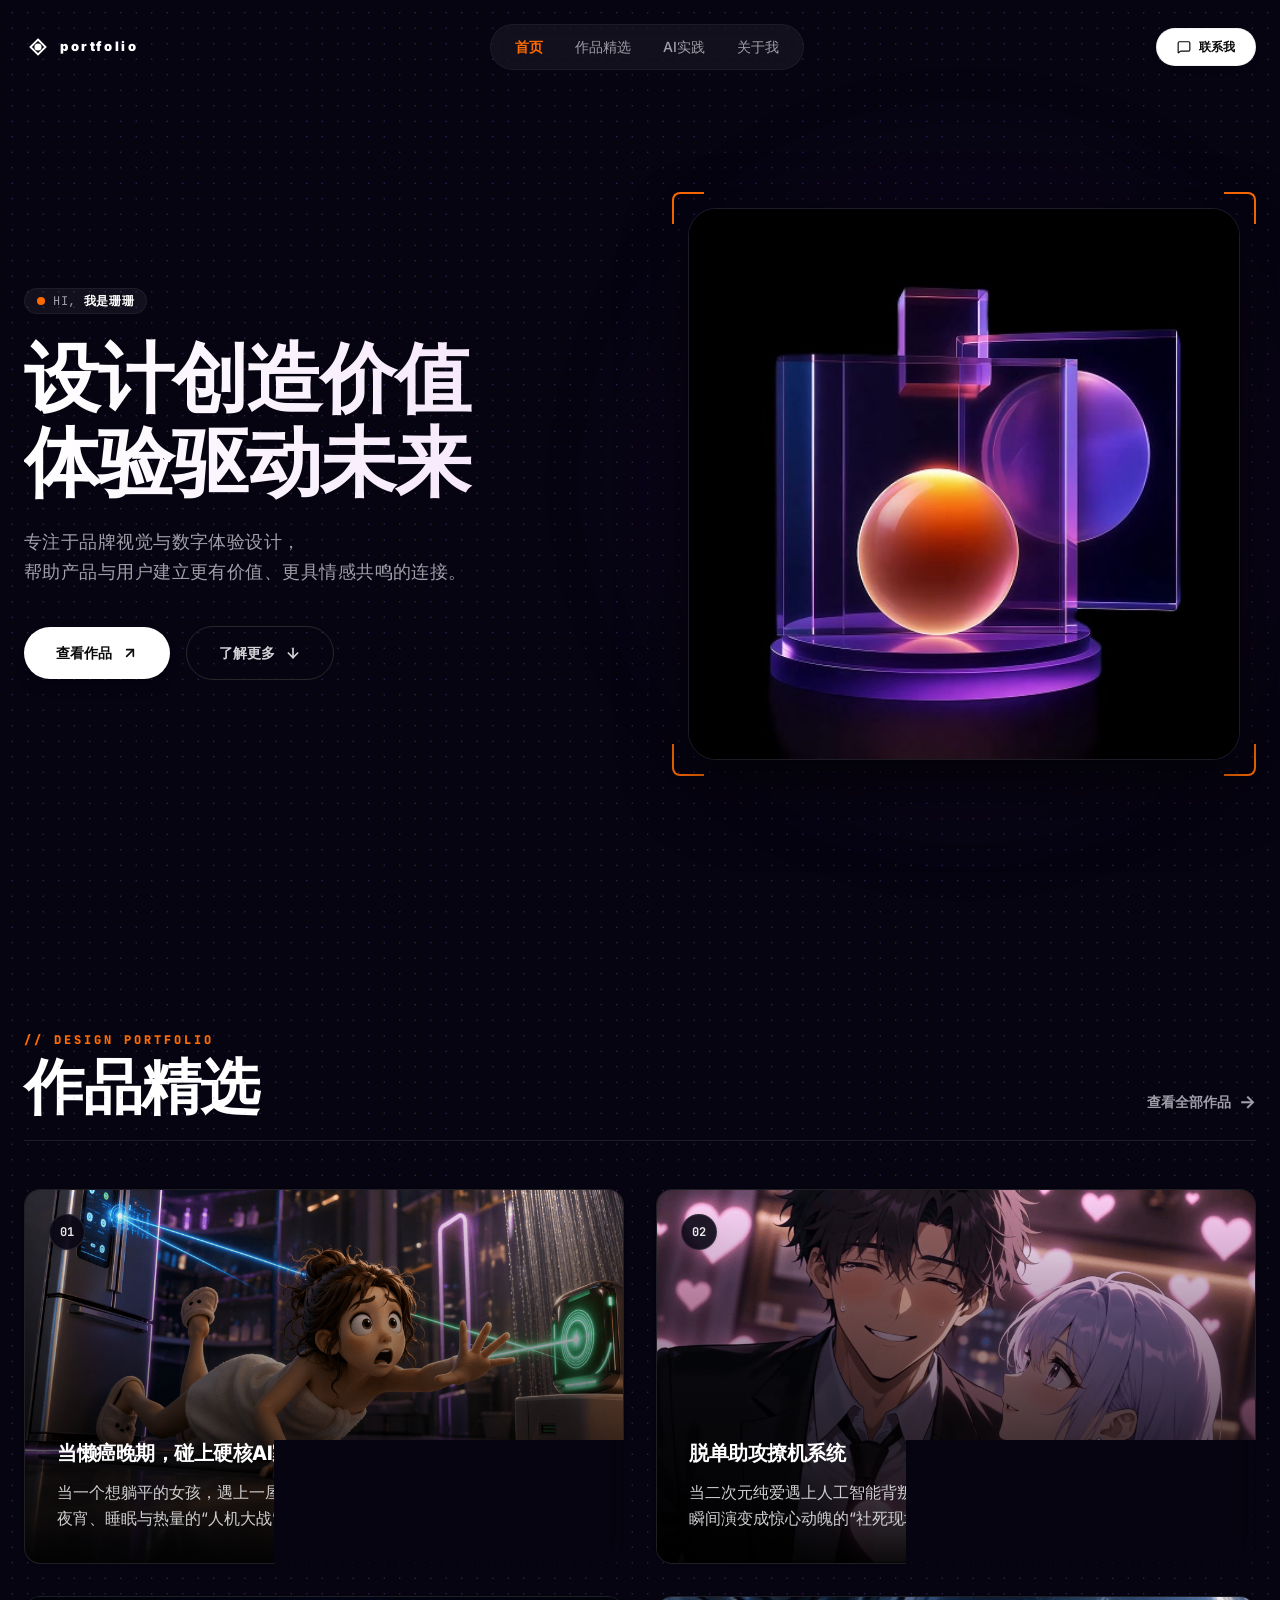
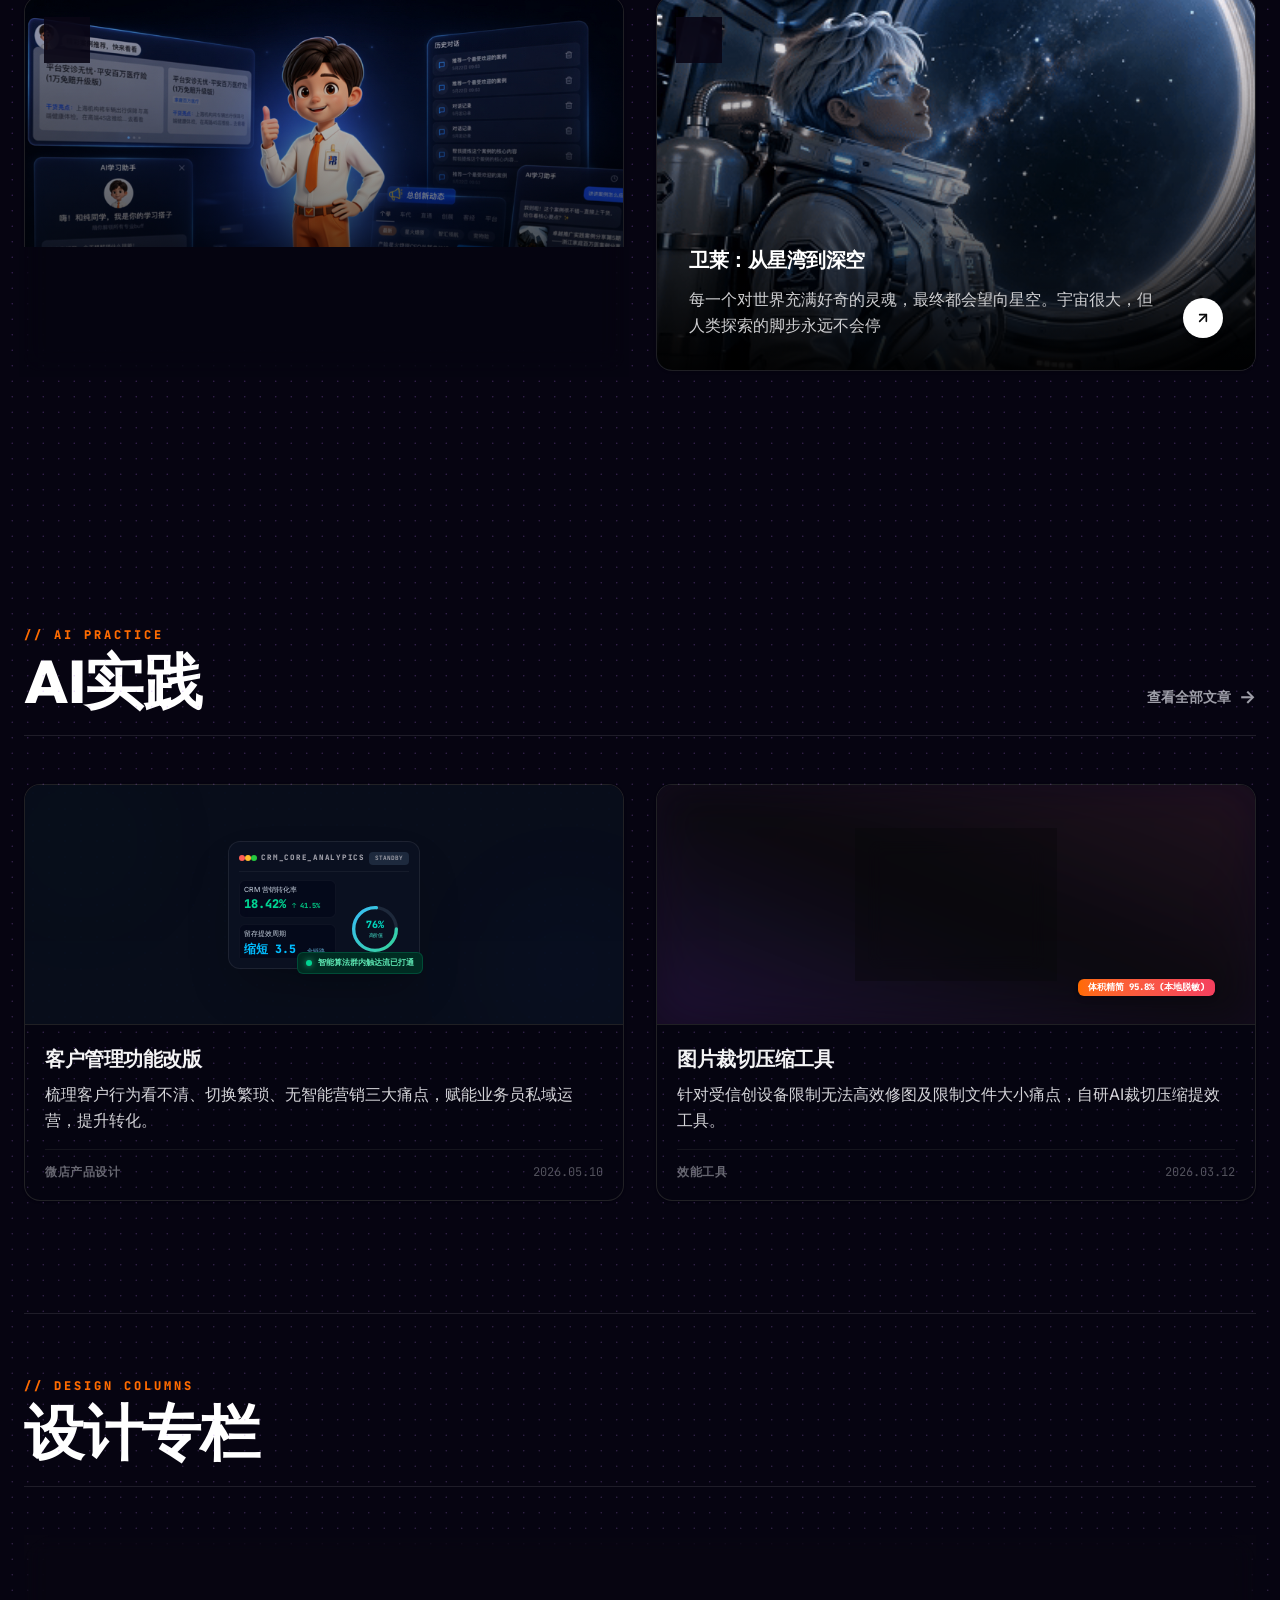
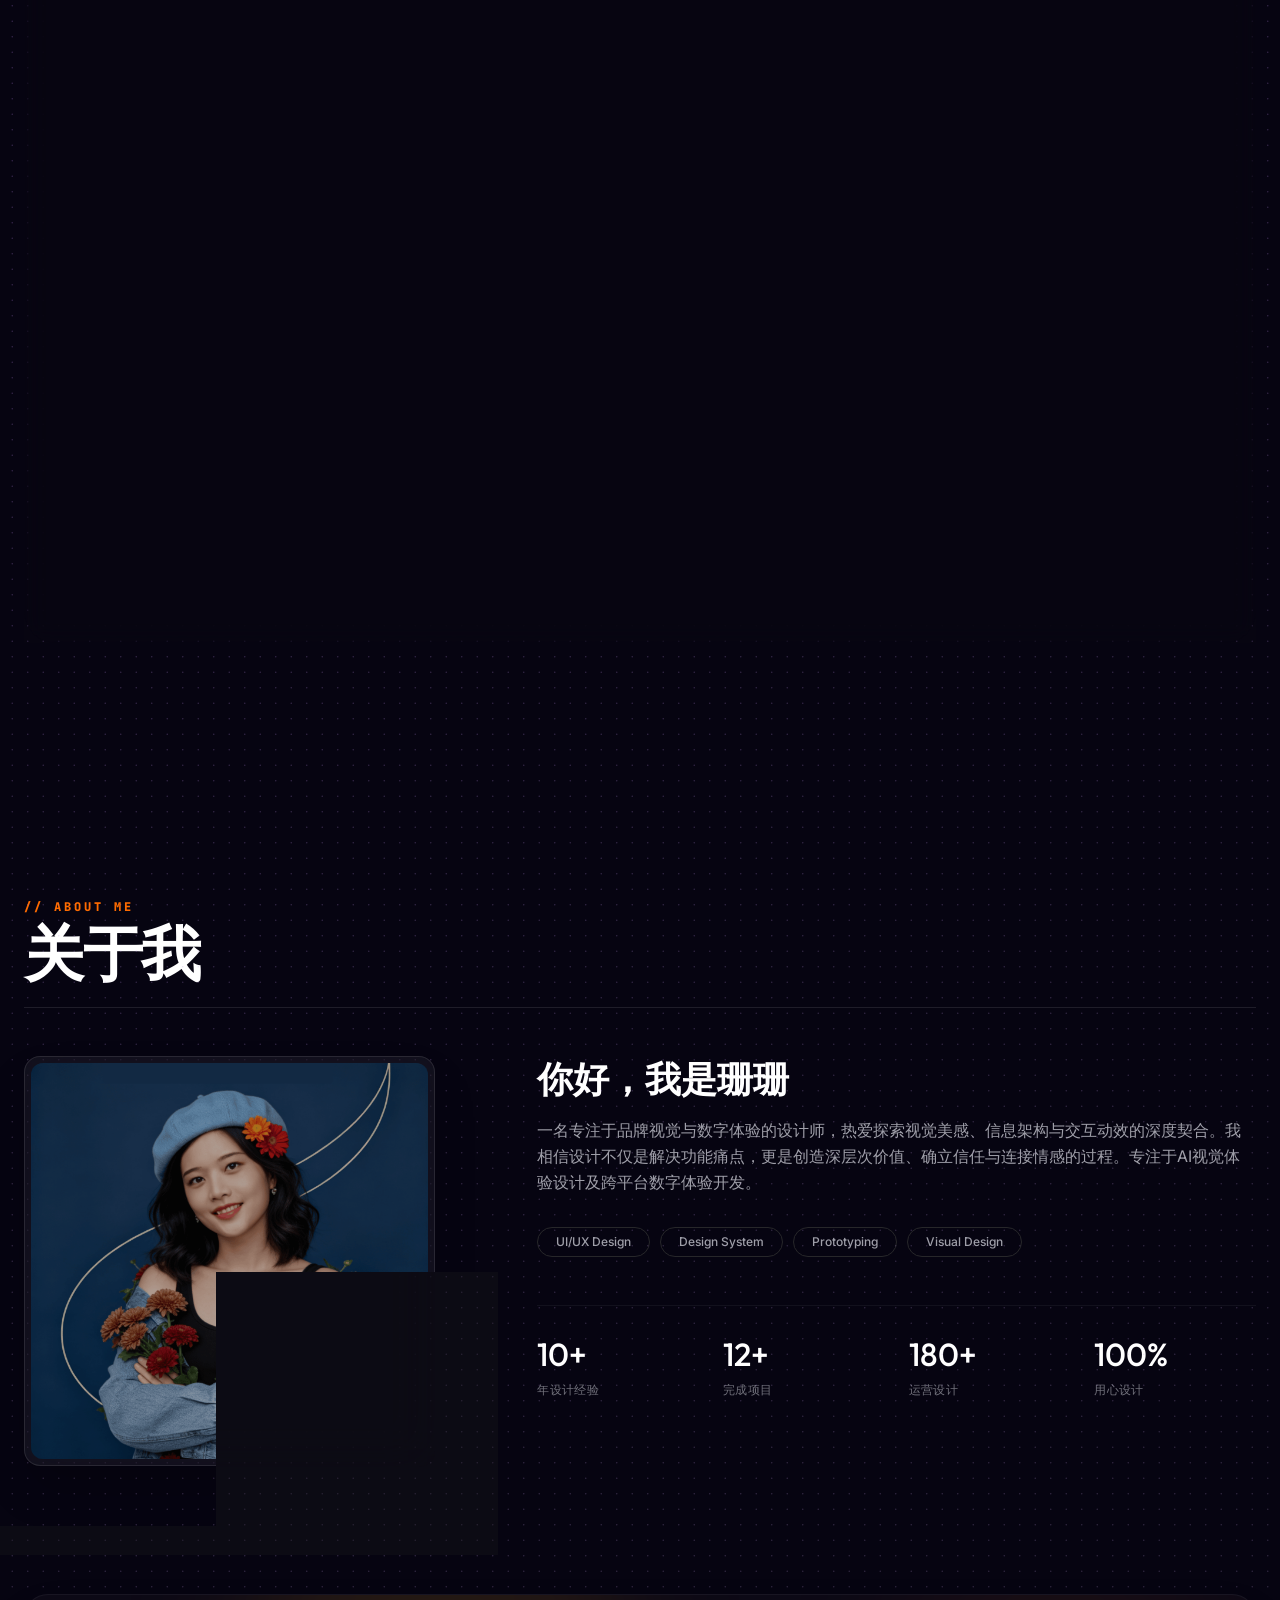
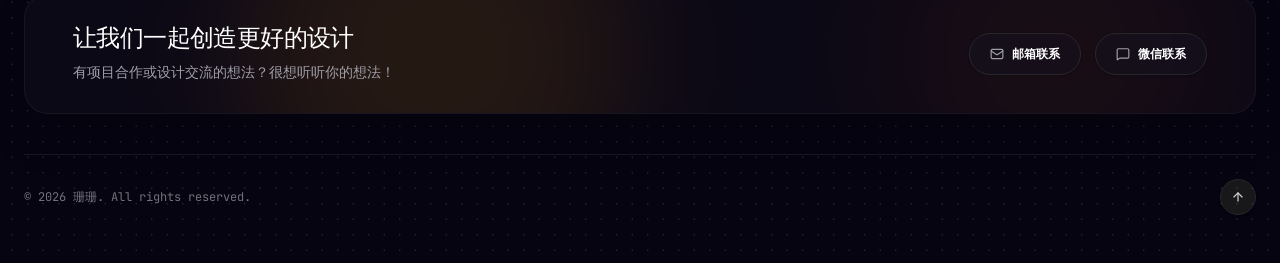
==== commit 0f11e962: "fix: add poster + preload for mobile video playback" ====
--- a/index.html
+++ b/index.html
@@ -4,7 +4,7 @@
     <meta charset="UTF-8" />
     <meta name="viewport" content="width=device-width, initial-scale=1.0" />
     <title>Portfolio</title>
-    <script type="module" crossorigin src="./assets/index-BpIu3jAP.js"></script>
+    <script type="module" crossorigin src="./assets/index-D24NKwz1.js"></script>
     <link rel="stylesheet" crossorigin href="./assets/index-CTnXMStx.css">
   </head>
   <body>
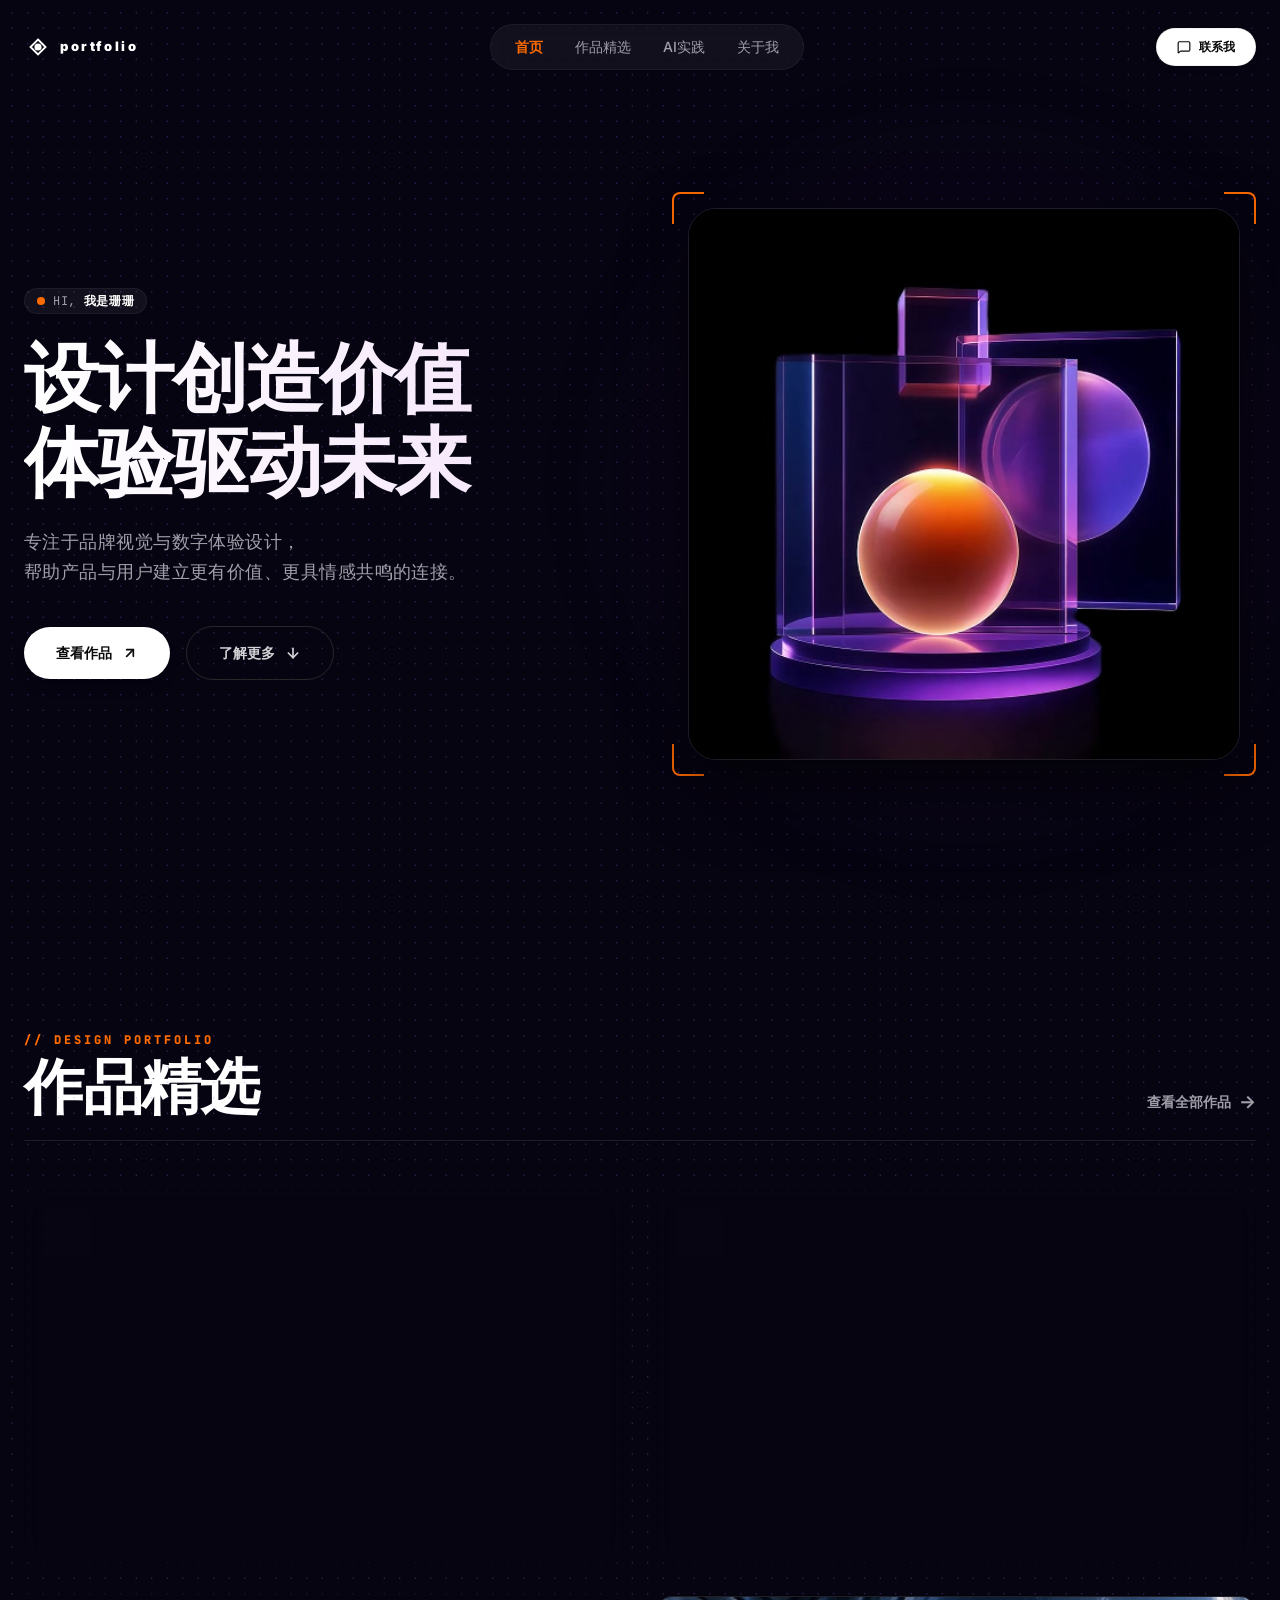
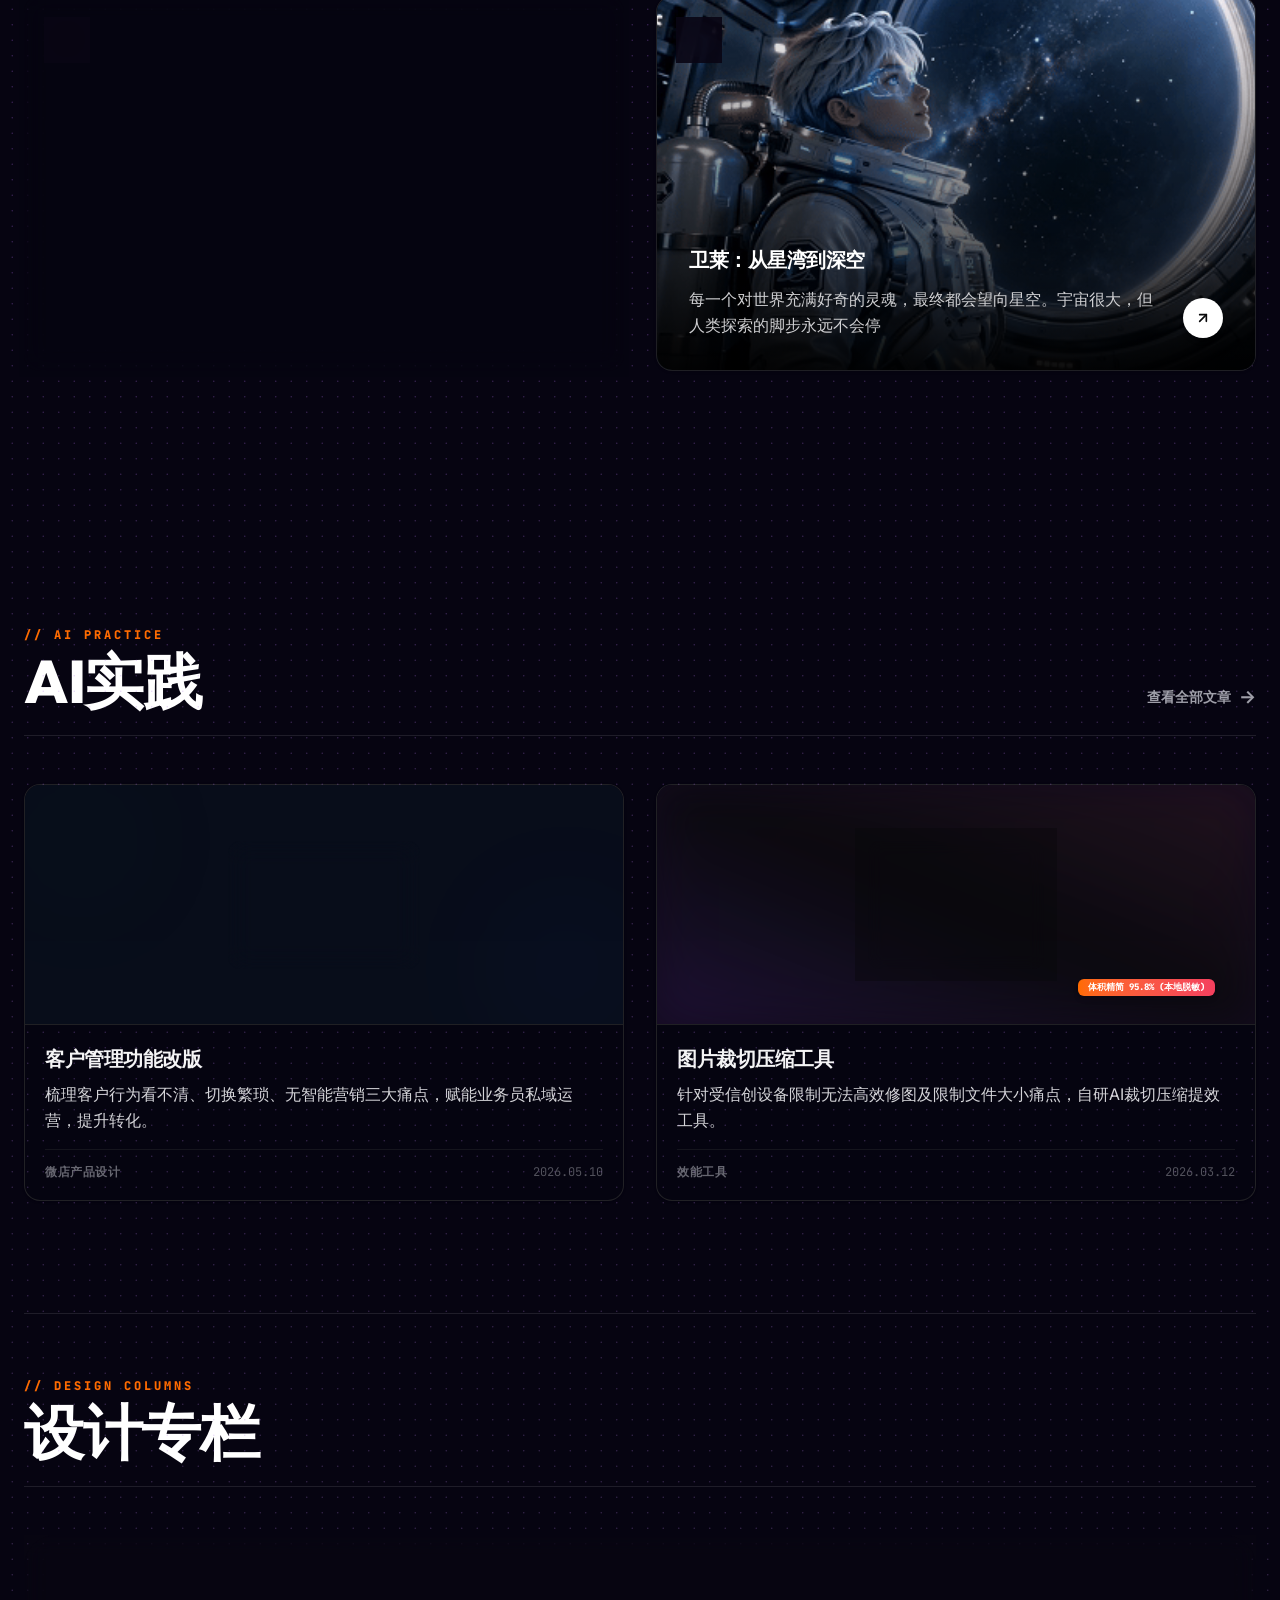
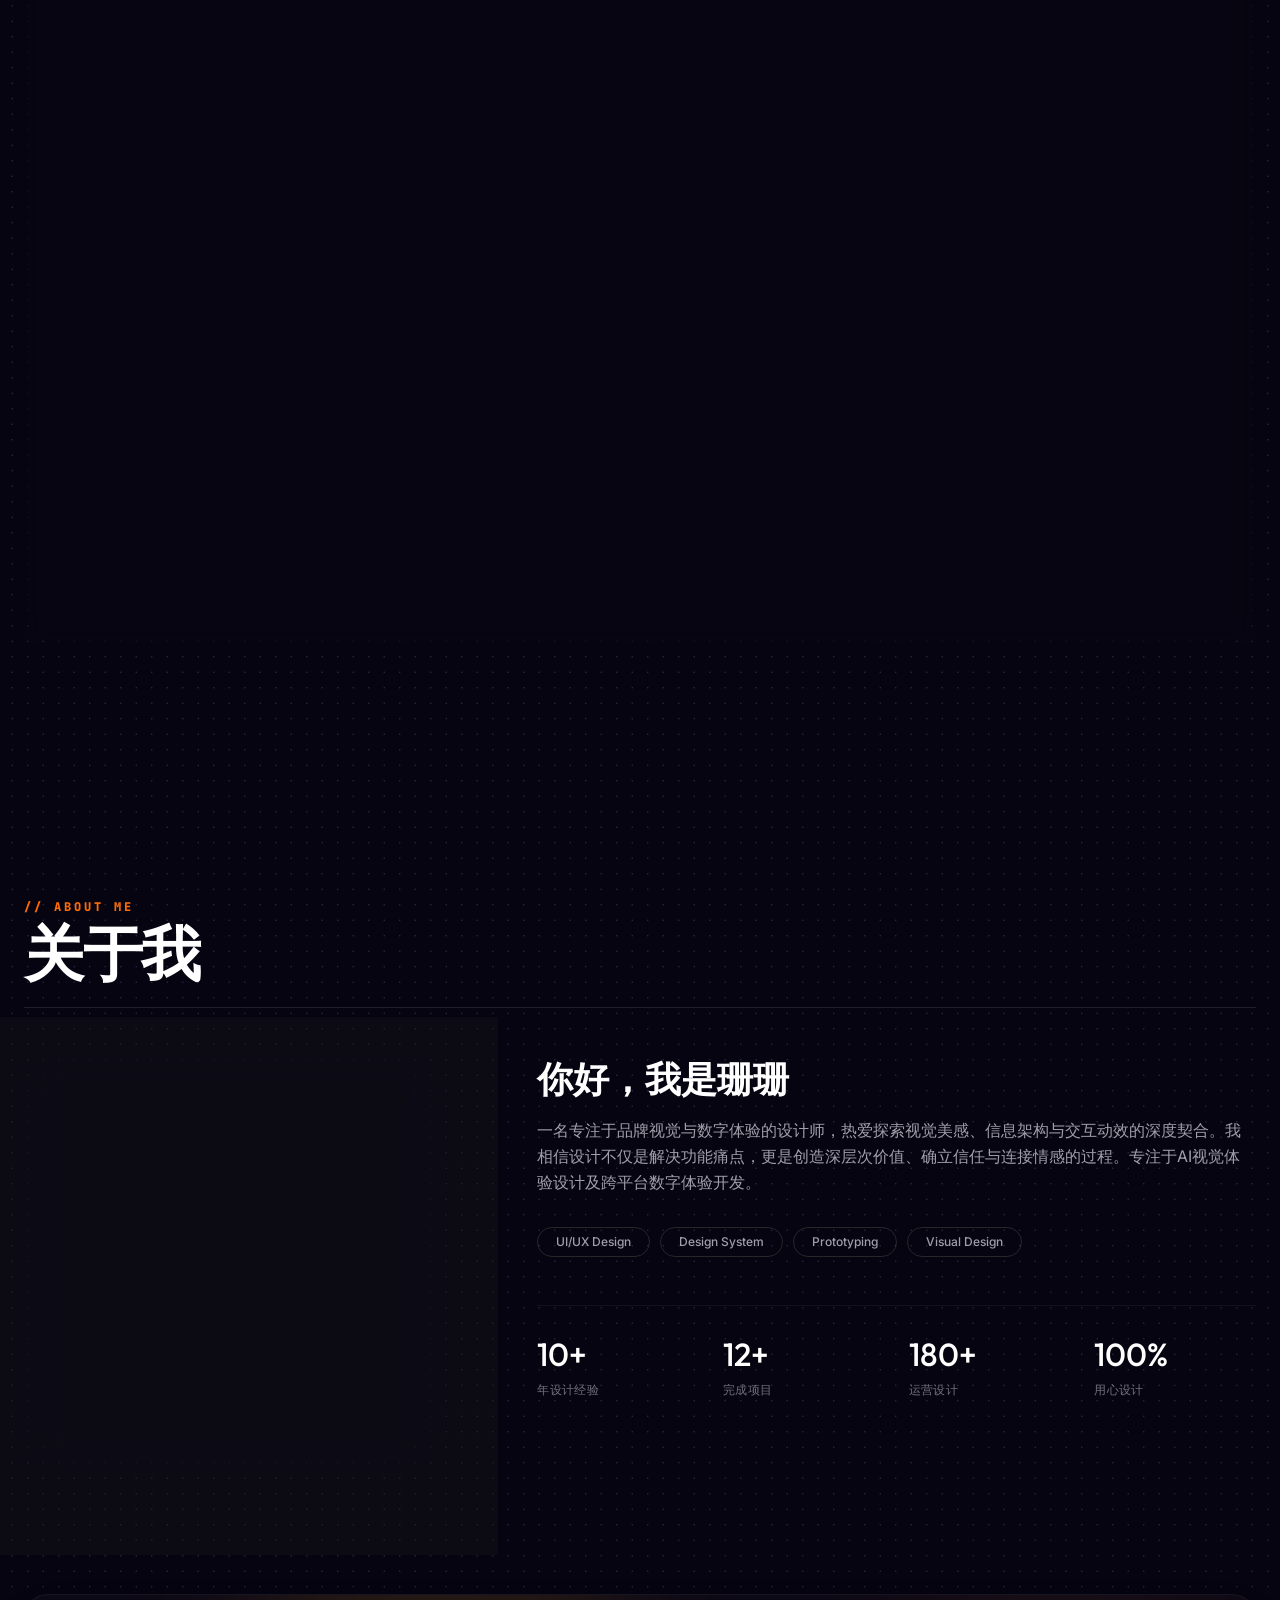
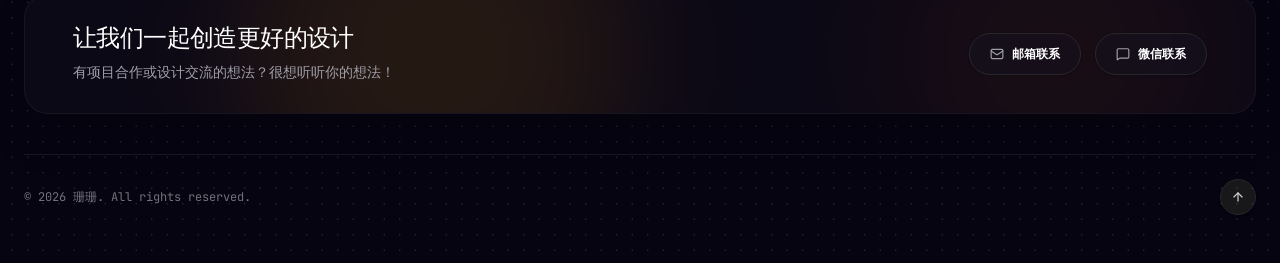
==== commit 615bfaa4: "feat: update image toolbox styling + feedback text + crop sliders" ====
--- a/index.html
+++ b/index.html
@@ -4,8 +4,8 @@
     <meta charset="UTF-8" />
     <meta name="viewport" content="width=device-width, initial-scale=1.0" />
     <title>Portfolio</title>
-    <script type="module" crossorigin src="./assets/index-D24NKwz1.js"></script>
-    <link rel="stylesheet" crossorigin href="./assets/index-CTnXMStx.css">
+    <script type="module" crossorigin src="./assets/index-O4LgMF7p.js"></script>
+    <link rel="stylesheet" crossorigin href="./assets/index-BZqb3_Ga.css">
   </head>
   <body>
     <div id="root"></div>
--- a/assets/index-BZqb3_Ga.css
+++ b/assets/index-BZqb3_Ga.css
@@ -0,0 +1,9 @@
+@import"https://fonts.googleapis.com/css2?family=Inter:ital,opsz,wght@0,14..32,100..900;1,14..32,100..900&family=Outfit:wght@100..900&family=JetBrains+Mono:ital,wght@0,100..700;1,100..700&display=swap";/*!
+* Cropper.js v1.6.2
+* https://fengyuanchen.github.io/cropperjs
+*
+* Copyright 2015-present Chen Fengyuan
+* Released under the MIT license
+*
+* Date: 2024-04-21T07:43:02.731Z
+*/.cropper-container{direction:ltr;font-size:0;line-height:0;position:relative;-ms-touch-action:none;touch-action:none;-webkit-touch-callout:none;-webkit-user-select:none;-moz-user-select:none;-ms-user-select:none;user-select:none}.cropper-container img{backface-visibility:hidden;display:block;height:100%;image-orientation:0deg;max-height:none!important;max-width:none!important;min-height:0!important;min-width:0!important;width:100%}.cropper-wrap-box,.cropper-canvas,.cropper-drag-box,.cropper-crop-box,.cropper-modal{bottom:0;left:0;position:absolute;right:0;top:0}.cropper-wrap-box,.cropper-canvas{overflow:hidden}.cropper-drag-box{background-color:#fff;opacity:0}.cropper-modal{background-color:#000;opacity:.5}.cropper-view-box{display:block;height:100%;outline:1px solid #39f;outline-color:#3399ffbf;overflow:hidden;width:100%}.cropper-dashed{border:0 dashed #eee;display:block;opacity:.5;position:absolute}.cropper-dashed.dashed-h{border-bottom-width:1px;border-top-width:1px;height:calc(100% / 3);left:0;top:calc(100% / 3);width:100%}.cropper-dashed.dashed-v{border-left-width:1px;border-right-width:1px;height:100%;left:calc(100% / 3);top:0;width:calc(100% / 3)}.cropper-center{display:block;height:0;left:50%;opacity:.75;position:absolute;top:50%;width:0}.cropper-center:before,.cropper-center:after{background-color:#eee;content:" ";display:block;position:absolute}.cropper-center:before{height:1px;left:-3px;top:0;width:7px}.cropper-center:after{height:7px;left:0;top:-3px;width:1px}.cropper-face,.cropper-line,.cropper-point{display:block;height:100%;opacity:.1;position:absolute;width:100%}.cropper-face{background-color:#fff;left:0;top:0}.cropper-line{background-color:#39f}.cropper-line.line-e{cursor:ew-resize;right:-3px;top:0;width:5px}.cropper-line.line-n{cursor:ns-resize;height:5px;left:0;top:-3px}.cropper-line.line-w{cursor:ew-resize;left:-3px;top:0;width:5px}.cropper-line.line-s{bottom:-3px;cursor:ns-resize;height:5px;left:0}.cropper-point{background-color:#39f;height:5px;opacity:.75;width:5px}.cropper-point.point-e{cursor:ew-resize;margin-top:-3px;right:-3px;top:50%}.cropper-point.point-n{cursor:ns-resize;left:50%;margin-left:-3px;top:-3px}.cropper-point.point-w{cursor:ew-resize;left:-3px;margin-top:-3px;top:50%}.cropper-point.point-s{bottom:-3px;cursor:s-resize;left:50%;margin-left:-3px}.cropper-point.point-ne{cursor:nesw-resize;right:-3px;top:-3px}.cropper-point.point-nw{cursor:nwse-resize;left:-3px;top:-3px}.cropper-point.point-sw{bottom:-3px;cursor:nesw-resize;left:-3px}.cropper-point.point-se{bottom:-3px;cursor:nwse-resize;height:20px;opacity:1;right:-3px;width:20px}@media(min-width:768px){.cropper-point.point-se{height:15px;width:15px}}@media(min-width:992px){.cropper-point.point-se{height:10px;width:10px}}@media(min-width:1200px){.cropper-point.point-se{height:5px;opacity:.75;width:5px}}.cropper-point.point-se:before{background-color:#39f;bottom:-50%;content:" ";display:block;height:200%;opacity:0;position:absolute;right:-50%;width:200%}.cropper-invisible{opacity:0}.cropper-bg{background-image:url([data-uri])}.cropper-hide{display:block;height:0;position:absolute;width:0}.cropper-hidden{display:none!important}.cropper-move{cursor:move}.cropper-crop{cursor:crosshair}.cropper-disabled .cropper-drag-box,.cropper-disabled .cropper-face,.cropper-disabled .cropper-line,.cropper-disabled .cropper-point{cursor:not-allowed}/*! tailwindcss v4.3.0 | MIT License | https://tailwindcss.com */@layer properties{@supports (((-webkit-hyphens:none)) and (not (margin-trim:inline))) or ((-moz-orient:inline) and (not (color:rgb(from red r g b)))){*,:before,:after,::backdrop{--tw-translate-x:0;--tw-translate-y:0;--tw-translate-z:0;--tw-scale-x:1;--tw-scale-y:1;--tw-scale-z:1;--tw-rotate-x:initial;--tw-rotate-y:initial;--tw-rotate-z:initial;--tw-skew-x:initial;--tw-skew-y:initial;--tw-space-y-reverse:0;--tw-divide-y-reverse:0;--tw-border-style:solid;--tw-gradient-position:initial;--tw-gradient-from:#0000;--tw-gradient-via:#0000;--tw-gradient-to:#0000;--tw-gradient-stops:initial;--tw-gradient-via-stops:initial;--tw-gradient-from-position:0%;--tw-gradient-via-position:50%;--tw-gradient-to-position:100%;--tw-leading:initial;--tw-font-weight:initial;--tw-tracking:initial;--tw-shadow:0 0 #0000;--tw-shadow-color:initial;--tw-shadow-alpha:100%;--tw-inset-shadow:0 0 #0000;--tw-inset-shadow-color:initial;--tw-inset-shadow-alpha:100%;--tw-ring-color:initial;--tw-ring-shadow:0 0 #0000;--tw-inset-ring-color:initial;--tw-inset-ring-shadow:0 0 #0000;--tw-ring-inset:initial;--tw-ring-offset-width:0px;--tw-ring-offset-color:#fff;--tw-ring-offset-shadow:0 0 #0000;--tw-outline-style:solid;--tw-blur:initial;--tw-brightness:initial;--tw-contrast:initial;--tw-grayscale:initial;--tw-hue-rotate:initial;--tw-invert:initial;--tw-opacity:initial;--tw-saturate:initial;--tw-sepia:initial;--tw-drop-shadow:initial;--tw-drop-shadow-color:initial;--tw-drop-shadow-alpha:100%;--tw-drop-shadow-size:initial;--tw-backdrop-blur:initial;--tw-backdrop-brightness:initial;--tw-backdrop-contrast:initial;--tw-backdrop-grayscale:initial;--tw-backdrop-hue-rotate:initial;--tw-backdrop-invert:initial;--tw-backdrop-opacity:initial;--tw-backdrop-saturate:initial;--tw-backdrop-sepia:initial;--tw-duration:initial;--tw-ease:initial}}}@layer theme{:root,:host{--font-sans:"Inter", ui-sans-serif, system-ui, sans-serif;--font-mono:"JetBrains Mono", ui-monospace, monospace;--color-red-50:oklch(97.1% .013 17.38);--color-red-100:oklch(93.6% .032 17.717);--color-red-400:oklch(70.4% .191 22.216);--color-red-500:oklch(63.7% .237 25.331);--color-red-950:oklch(25.8% .092 26.042);--color-orange-100:oklch(95.4% .038 75.164);--color-orange-400:oklch(75% .183 55.934);--color-orange-500:oklch(70.5% .213 47.604);--color-orange-600:oklch(64.6% .222 41.116);--color-orange-950:oklch(26.6% .079 36.259);--color-amber-100:oklch(96.2% .059 95.617);--color-amber-300:oklch(87.9% .169 91.605);--color-amber-400:oklch(82.8% .189 84.429);--color-amber-500:oklch(76.9% .188 70.08);--color-amber-600:oklch(66.6% .179 58.318);--color-amber-950:oklch(27.9% .077 45.635);--color-emerald-50:oklch(97.9% .021 166.113);--color-emerald-200:oklch(90.5% .093 164.15);--color-emerald-300:oklch(84.5% .143 164.978);--color-emerald-400:oklch(76.5% .177 163.223);--color-emerald-500:oklch(69.6% .17 162.48);--color-emerald-600:oklch(59.6% .145 163.225);--color-emerald-800:oklch(43.2% .095 166.913);--color-emerald-900:oklch(37.8% .077 168.94);--color-emerald-950:oklch(26.2% .051 172.552);--color-teal-50:oklch(98.4% .014 180.72);--color-teal-300:oklch(85.5% .138 181.071);--color-teal-400:oklch(77.7% .152 181.912);--color-teal-950:oklch(27.7% .046 192.524);--color-cyan-500:oklch(71.5% .143 215.221);--color-cyan-600:oklch(60.9% .126 221.723);--color-sky-300:oklch(82.8% .111 230.318);--color-sky-400:oklch(74.6% .16 232.661);--color-sky-500:oklch(68.5% .169 237.323);--color-blue-400:oklch(70.7% .165 254.624);--color-blue-500:oklch(62.3% .214 259.815);--color-blue-600:oklch(54.6% .245 262.881);--color-indigo-400:oklch(67.3% .182 276.935);--color-indigo-500:oklch(58.5% .233 277.117);--color-indigo-600:oklch(51.1% .262 276.966);--color-violet-600:oklch(54.1% .281 293.009);--color-purple-300:oklch(82.7% .119 306.383);--color-purple-400:oklch(71.4% .203 305.504);--color-purple-500:oklch(62.7% .265 303.9);--color-purple-600:oklch(55.8% .288 302.321);--color-purple-800:oklch(43.8% .218 303.724);--color-purple-900:oklch(38.1% .176 304.987);--color-purple-950:oklch(29.1% .149 302.717);--color-pink-400:oklch(71.8% .202 349.761);--color-pink-500:oklch(65.6% .241 354.308);--color-pink-950:oklch(28.4% .109 3.907);--color-rose-300:oklch(81% .117 11.638);--color-rose-400:oklch(71.2% .194 13.428);--color-rose-500:oklch(64.5% .246 16.439);--color-rose-950:oklch(27.1% .105 12.094);--color-slate-300:oklch(86.9% .022 252.894);--color-slate-400:oklch(70.4% .04 256.788);--color-slate-800:oklch(27.9% .041 260.031);--color-slate-900:oklch(20.8% .042 265.755);--color-slate-950:oklch(12.9% .042 264.695);--color-zinc-50:oklch(98.5% 0 0);--color-zinc-100:oklch(96.7% .001 286.375);--color-zinc-200:oklch(92% .004 286.32);--color-zinc-300:oklch(87.1% .006 286.286);--color-zinc-400:oklch(70.5% .015 286.067);--color-zinc-500:oklch(55.2% .016 285.938);--color-zinc-600:oklch(44.2% .017 285.786);--color-zinc-700:oklch(37% .013 285.805);--color-zinc-800:oklch(27.4% .006 286.033);--color-zinc-900:oklch(21% .006 285.885);--color-zinc-950:oklch(14.1% .005 285.823);--color-stone-50:oklch(98.5% .001 106.423);--color-stone-100:oklch(97% .001 106.424);--color-stone-200:oklch(92.3% .003 48.717);--color-black:#000;--color-white:#fff;--spacing:.25rem;--container-xs:20rem;--container-sm:24rem;--container-md:28rem;--container-lg:32rem;--container-xl:36rem;--container-2xl:42rem;--container-3xl:48rem;--container-4xl:56rem;--container-6xl:72rem;--container-7xl:80rem;--text-xs:.75rem;--text-xs--line-height:calc(1 / .75);--text-sm:.875rem;--text-sm--line-height:calc(1.25 / .875);--text-base:1rem;--text-base--line-height: 1.5 ;--text-lg:1.125rem;--text-lg--line-height:calc(1.75 / 1.125);--text-xl:1.25rem;--text-xl--line-height:calc(1.75 / 1.25);--text-2xl:1.5rem;--text-2xl--line-height:calc(2 / 1.5);--text-3xl:1.875rem;--text-3xl--line-height: 1.2 ;--text-4xl:2.25rem;--text-4xl--line-height:calc(2.5 / 2.25);--text-5xl:3rem;--text-5xl--line-height:1;--text-6xl:3.75rem;--text-6xl--line-height:1;--text-7xl:4.5rem;--text-7xl--line-height:1;--text-9xl:8rem;--text-9xl--line-height:1;--font-weight-light:300;--font-weight-normal:400;--font-weight-medium:500;--font-weight-semibold:600;--font-weight-bold:700;--font-weight-extrabold:800;--font-weight-black:900;--tracking-tighter:-.05em;--tracking-tight:-.025em;--tracking-normal:0em;--tracking-wide:.025em;--tracking-wider:.05em;--tracking-widest:.1em;--leading-tight:1.25;--leading-snug:1.375;--leading-normal:1.5;--leading-relaxed:1.625;--leading-loose:2;--radius-sm:.25rem;--radius-md:.375rem;--radius-lg:.5rem;--radius-xl:.75rem;--radius-2xl:1rem;--radius-3xl:1.5rem;--ease-out:cubic-bezier(0, 0, .2, 1);--ease-in-out:cubic-bezier(.4, 0, .2, 1);--animate-spin:spin 1s linear infinite;--animate-ping:ping 1s cubic-bezier(0, 0, .2, 1) infinite;--animate-pulse:pulse 2s cubic-bezier(.4, 0, .6, 1) infinite;--animate-bounce:bounce 1s infinite;--blur-sm:8px;--blur-md:12px;--blur-xl:24px;--blur-3xl:64px;--default-transition-duration:.15s;--default-transition-timing-function:cubic-bezier(.4, 0, .2, 1);--default-font-family:var(--font-sans);--default-mono-font-family:var(--font-mono);--font-display:"Outfit", "Inter", sans-serif;--color-primary:#ff6b00;--color-secondary:#ff9f00;--animate-pulse-slow:pulse 3s cubic-bezier(.4, 0, .6, 1) infinite;--animate-spin-slow:spin-slow 60s linear infinite}}@layer base{*,:after,:before,::backdrop{box-sizing:border-box;border:0 solid;margin:0;padding:0}::file-selector-button{box-sizing:border-box;border:0 solid;margin:0;padding:0}html,:host{-webkit-text-size-adjust:100%;-moz-tab-size:4;tab-size:4;line-height:1.5;font-family:var(--default-font-family,ui-sans-serif, system-ui, sans-serif, "Apple Color Emoji", "Segoe UI Emoji", "Segoe UI Symbol", "Noto Color Emoji");font-feature-settings:var(--default-font-feature-settings,normal);font-variation-settings:var(--default-font-variation-settings,normal);-webkit-tap-highlight-color:transparent}hr{height:0;color:inherit;border-top-width:1px}abbr:where([title]){-webkit-text-decoration:underline dotted;text-decoration:underline dotted}h1,h2,h3,h4,h5,h6{font-size:inherit;font-weight:inherit}a{color:inherit;-webkit-text-decoration:inherit;text-decoration:inherit}b,strong{font-weight:bolder}code,kbd,samp,pre{font-family:var(--default-mono-font-family,ui-monospace, SFMono-Regular, Menlo, Monaco, Consolas, "Liberation Mono", "Courier New", monospace);font-feature-settings:var(--default-mono-font-feature-settings,normal);font-variation-settings:var(--default-mono-font-variation-settings,normal);font-size:1em}small{font-size:80%}sub,sup{vertical-align:baseline;font-size:75%;line-height:0;position:relative}sub{bottom:-.25em}sup{top:-.5em}table{text-indent:0;border-color:inherit;border-collapse:collapse}:-moz-focusring{outline:auto}progress{vertical-align:baseline}summary{display:list-item}ol,ul,menu{list-style:none}img,svg,video,canvas,audio,iframe,embed,object{vertical-align:middle;display:block}img,video{max-width:100%;height:auto}button,input,select,optgroup,textarea{font:inherit;font-feature-settings:inherit;font-variation-settings:inherit;letter-spacing:inherit;color:inherit;opacity:1;background-color:#0000;border-radius:0}::file-selector-button{font:inherit;font-feature-settings:inherit;font-variation-settings:inherit;letter-spacing:inherit;color:inherit;opacity:1;background-color:#0000;border-radius:0}:where(select:is([multiple],[size])) optgroup{font-weight:bolder}:where(select:is([multiple],[size])) optgroup option{padding-inline-start:20px}::file-selector-button{margin-inline-end:4px}::placeholder{opacity:1}@supports (not ((-webkit-appearance:-apple-pay-button))) or (contain-intrinsic-size:1px){::placeholder{color:currentColor}@supports (color:color-mix(in lab,red,red)){::placeholder{color:color-mix(in oklab,currentcolor 50%,transparent)}}}textarea{resize:vertical}::-webkit-search-decoration{-webkit-appearance:none}::-webkit-date-and-time-value{min-height:1lh;text-align:inherit}::-webkit-datetime-edit{display:inline-flex}::-webkit-datetime-edit-fields-wrapper{padding:0}::-webkit-datetime-edit{padding-block:0}::-webkit-datetime-edit-year-field{padding-block:0}::-webkit-datetime-edit-month-field{padding-block:0}::-webkit-datetime-edit-day-field{padding-block:0}::-webkit-datetime-edit-hour-field{padding-block:0}::-webkit-datetime-edit-minute-field{padding-block:0}::-webkit-datetime-edit-second-field{padding-block:0}::-webkit-datetime-edit-millisecond-field{padding-block:0}::-webkit-datetime-edit-meridiem-field{padding-block:0}::-webkit-calendar-picker-indicator{line-height:1}:-moz-ui-invalid{box-shadow:none}button,input:where([type=button],[type=reset],[type=submit]){-webkit-appearance:button;-moz-appearance:button;appearance:button}::file-selector-button{-webkit-appearance:button;-moz-appearance:button;appearance:button}::-webkit-inner-spin-button{height:auto}::-webkit-outer-spin-button{height:auto}[hidden]:where(:not([hidden=until-found])){display:none!important}}@layer components;@layer utilities{.pointer-events-auto{pointer-events:auto}.pointer-events-none{pointer-events:none}.absolute{position:absolute}.fixed{position:fixed}.relative{position:relative}.sticky{position:sticky}.-inset-1{inset:calc(var(--spacing) * -1)}.-inset-6{inset:calc(var(--spacing) * -6)}.inset-0{inset:calc(var(--spacing) * 0)}.inset-1\.5{inset:calc(var(--spacing) * 1.5)}.inset-2{inset:calc(var(--spacing) * 2)}.-inset-x-8{inset-inline:calc(var(--spacing) * -8)}.inset-x-0{inset-inline:calc(var(--spacing) * 0)}.inset-x-6{inset-inline:calc(var(--spacing) * 6)}.-inset-y-4{inset-block:calc(var(--spacing) * -4)}.-top-1\.5{top:calc(var(--spacing) * -1.5)}.-top-6{top:calc(var(--spacing) * -6)}.-top-8{top:calc(var(--spacing) * -8)}.-top-10{top:calc(var(--spacing) * -10)}.-top-12{top:calc(var(--spacing) * -12)}.-top-\[1\.5px\]{top:-1.5px}.top-0{top:calc(var(--spacing) * 0)}.top-1{top:calc(var(--spacing) * 1)}.top-1\/2{top:50%}.top-1\/5{top:20%}.top-2\.5{top:calc(var(--spacing) * 2.5)}.top-4{top:calc(var(--spacing) * 4)}.top-4\/5{top:80%}.top-6{top:calc(var(--spacing) * 6)}.top-full{top:100%}.-right-1{right:calc(var(--spacing) * -1)}.-right-1\.5{right:calc(var(--spacing) * -1.5)}.-right-6{right:calc(var(--spacing) * -6)}.-right-8{right:calc(var(--spacing) * -8)}.-right-10{right:calc(var(--spacing) * -10)}.-right-12{right:calc(var(--spacing) * -12)}.-right-\[1\.5px\]{right:-1.5px}.right-0{right:calc(var(--spacing) * 0)}.right-1{right:calc(var(--spacing) * 1)}.right-2\.5{right:calc(var(--spacing) * 2.5)}.right-6{right:calc(var(--spacing) * 6)}.right-10{right:calc(var(--spacing) * 10)}.-bottom-1\.5{bottom:calc(var(--spacing) * -1.5)}.-bottom-6{bottom:calc(var(--spacing) * -6)}.-bottom-10{bottom:calc(var(--spacing) * -10)}.-bottom-12{bottom:calc(var(--spacing) * -12)}.-bottom-\[1\.5px\]{bottom:-1.5px}.bottom-0{bottom:calc(var(--spacing) * 0)}.bottom-1{bottom:calc(var(--spacing) * 1)}.bottom-1\/2{bottom:50%}.bottom-2\.5{bottom:calc(var(--spacing) * 2.5)}.bottom-3{bottom:calc(var(--spacing) * 3)}.-left-1\.5{left:calc(var(--spacing) * -1.5)}.-left-6{left:calc(var(--spacing) * -6)}.-left-10{left:calc(var(--spacing) * -10)}.-left-12{left:calc(var(--spacing) * -12)}.-left-\[1\.5px\]{left:-1.5px}.-left-\[4\.5px\]{left:-4.5px}.left-0{left:calc(var(--spacing) * 0)}.left-1\/2{left:50%}.left-1\/3{left:33.3333%}.left-2\.5{left:calc(var(--spacing) * 2.5)}.left-4{left:calc(var(--spacing) * 4)}.left-6{left:calc(var(--spacing) * 6)}.left-8{left:calc(var(--spacing) * 8)}.-z-10{z-index:-10}.z-0{z-index:0}.z-10{z-index:10}.z-20{z-index:20}.z-25{z-index:25}.z-30{z-index:30}.z-50{z-index:50}.z-\[100\]{z-index:100}.z-\[130\]{z-index:130}.col-span-2{grid-column:span 2/span 2}.col-span-7{grid-column:span 7/span 7}.col-span-12{grid-column:span 12/span 12}.container{width:100%}@media(min-width:40rem){.container{max-width:40rem}}@media(min-width:48rem){.container{max-width:48rem}}@media(min-width:64rem){.container{max-width:64rem}}@media(min-width:80rem){.container{max-width:80rem}}@media(min-width:96rem){.container{max-width:96rem}}.m-0{margin:calc(var(--spacing) * 0)}.mx-auto{margin-inline:auto}.my-0{margin-block:calc(var(--spacing) * 0)}.my-0\.5{margin-block:calc(var(--spacing) * .5)}.my-1{margin-block:calc(var(--spacing) * 1)}.my-2{margin-block:calc(var(--spacing) * 2)}.my-3\.5{margin-block:calc(var(--spacing) * 3.5)}.my-auto{margin-block:auto}.-mt-3{margin-top:calc(var(--spacing) * -3)}.mt-0{margin-top:calc(var(--spacing) * 0)}.mt-0\.5{margin-top:calc(var(--spacing) * .5)}.mt-1{margin-top:calc(var(--spacing) * 1)}.mt-1\.5{margin-top:calc(var(--spacing) * 1.5)}.mt-2{margin-top:calc(var(--spacing) * 2)}.mt-3{margin-top:calc(var(--spacing) * 3)}.mt-4{margin-top:calc(var(--spacing) * 4)}.mt-6{margin-top:calc(var(--spacing) * 6)}.mt-7{margin-top:calc(var(--spacing) * 7)}.mt-8{margin-top:calc(var(--spacing) * 8)}.mt-10{margin-top:calc(var(--spacing) * 10)}.mt-12{margin-top:calc(var(--spacing) * 12)}.mt-20{margin-top:calc(var(--spacing) * 20)}.mt-28{margin-top:calc(var(--spacing) * 28)}.mt-auto{margin-top:auto}.mb-1{margin-bottom:calc(var(--spacing) * 1)}.mb-1\.5{margin-bottom:calc(var(--spacing) * 1.5)}.mb-2{margin-bottom:calc(var(--spacing) * 2)}.mb-3{margin-bottom:calc(var(--spacing) * 3)}.mb-3\.5{margin-bottom:calc(var(--spacing) * 3.5)}.mb-4{margin-bottom:calc(var(--spacing) * 4)}.mb-5{margin-bottom:calc(var(--spacing) * 5)}.mb-6{margin-bottom:calc(var(--spacing) * 6)}.mb-7{margin-bottom:calc(var(--spacing) * 7)}.mb-8{margin-bottom:calc(var(--spacing) * 8)}.mb-10{margin-bottom:calc(var(--spacing) * 10)}.mb-12{margin-bottom:calc(var(--spacing) * 12)}.-ml-1\.5{margin-left:calc(var(--spacing) * -1.5)}.ml-0\.5{margin-left:calc(var(--spacing) * .5)}.ml-1\.5{margin-left:calc(var(--spacing) * 1.5)}.ml-2{margin-left:calc(var(--spacing) * 2)}.ml-auto{margin-left:auto}.line-clamp-1{-webkit-line-clamp:1;-webkit-box-orient:vertical;display:-webkit-box;overflow:hidden}.line-clamp-2{-webkit-line-clamp:2;-webkit-box-orient:vertical;display:-webkit-box;overflow:hidden}.block{display:block}.flex{display:flex}.grid{display:grid}.hidden{display:none}.inline-block{display:inline-block}.inline-flex{display:inline-flex}.table{display:table}.aspect-\[16\/11\.5\]{aspect-ratio:16/11.5}.aspect-square{aspect-ratio:1}.h-0\.5{height:calc(var(--spacing) * .5)}.h-1{height:calc(var(--spacing) * 1)}.h-1\.5{height:calc(var(--spacing) * 1.5)}.h-2{height:calc(var(--spacing) * 2)}.h-2\.5{height:calc(var(--spacing) * 2.5)}.h-3{height:calc(var(--spacing) * 3)}.h-3\.5{height:calc(var(--spacing) * 3.5)}.h-4{height:calc(var(--spacing) * 4)}.h-4\.5{height:calc(var(--spacing) * 4.5)}.h-5{height:calc(var(--spacing) * 5)}.h-6{height:calc(var(--spacing) * 6)}.h-7{height:calc(var(--spacing) * 7)}.h-8{height:calc(var(--spacing) * 8)}.h-9{height:calc(var(--spacing) * 9)}.h-10{height:calc(var(--spacing) * 10)}.h-11{height:calc(var(--spacing) * 11)}.h-12{height:calc(var(--spacing) * 12)}.h-13{height:calc(var(--spacing) * 13)}.h-14{height:calc(var(--spacing) * 14)}.h-16{height:calc(var(--spacing) * 16)}.h-28{height:calc(var(--spacing) * 28)}.h-32{height:calc(var(--spacing) * 32)}.h-40{height:calc(var(--spacing) * 40)}.h-44{height:calc(var(--spacing) * 44)}.h-52{height:calc(var(--spacing) * 52)}.h-60{height:calc(var(--spacing) * 60)}.h-64{height:calc(var(--spacing) * 64)}.h-72{height:calc(var(--spacing) * 72)}.h-80{height:calc(var(--spacing) * 80)}.h-96{height:calc(var(--spacing) * 96)}.h-\[1\.5px\]{height:1.5px}.h-auto{height:auto}.h-full{height:100%}.max-h-\[400px\]{max-height:400px}.max-h-\[450px\]{max-height:450px}.max-h-\[460px\]{max-height:460px}.max-h-full{max-height:100%}.min-h-\[300px\]{min-height:300px}.min-h-\[360px\]{min-height:360px}.min-h-\[480px\]{min-height:480px}.min-h-screen{min-height:100vh}.w-0{width:calc(var(--spacing) * 0)}.w-1{width:calc(var(--spacing) * 1)}.w-1\.5{width:calc(var(--spacing) * 1.5)}.w-1\/2{width:50%}.w-1\/3{width:33.3333%}.w-2{width:calc(var(--spacing) * 2)}.w-2\.5{width:calc(var(--spacing) * 2.5)}.w-2\/3{width:66.6667%}.w-3{width:calc(var(--spacing) * 3)}.w-3\.5{width:calc(var(--spacing) * 3.5)}.w-4{width:calc(var(--spacing) * 4)}.w-4\.5{width:calc(var(--spacing) * 4.5)}.w-4\/5{width:80%}.w-5{width:calc(var(--spacing) * 5)}.w-6{width:calc(var(--spacing) * 6)}.w-7{width:calc(var(--spacing) * 7)}.w-8{width:calc(var(--spacing) * 8)}.w-9{width:calc(var(--spacing) * 9)}.w-10{width:calc(var(--spacing) * 10)}.w-12{width:calc(var(--spacing) * 12)}.w-13{width:calc(var(--spacing) * 13)}.w-14{width:calc(var(--spacing) * 14)}.w-20{width:calc(var(--spacing) * 20)}.w-24{width:calc(var(--spacing) * 24)}.w-28{width:calc(var(--spacing) * 28)}.w-32{width:calc(var(--spacing) * 32)}.w-40{width:calc(var(--spacing) * 40)}.w-44{width:calc(var(--spacing) * 44)}.w-48{width:calc(var(--spacing) * 48)}.w-60{width:calc(var(--spacing) * 60)}.w-64{width:calc(var(--spacing) * 64)}.w-72{width:calc(var(--spacing) * 72)}.w-80{width:calc(var(--spacing) * 80)}.w-96{width:calc(var(--spacing) * 96)}.w-fit{width:fit-content}.w-full{width:100%}.max-w-2xl{max-width:var(--container-2xl)}.max-w-3xl{max-width:var(--container-3xl)}.max-w-4xl{max-width:var(--container-4xl)}.max-w-6xl{max-width:var(--container-6xl)}.max-w-7xl{max-width:var(--container-7xl)}.max-w-full{max-width:100%}.max-w-lg{max-width:var(--container-lg)}.max-w-sm{max-width:var(--container-sm)}.max-w-xl{max-width:var(--container-xl)}.max-w-xs{max-width:var(--container-xs)}.flex-1{flex:1}.flex-shrink{flex-shrink:1}.flex-shrink-0,.shrink-0{flex-shrink:0}.flex-grow{flex-grow:1}.border-collapse{border-collapse:collapse}.-translate-x-1\/2{--tw-translate-x: -50% ;translate:var(--tw-translate-x) var(--tw-translate-y)}.translate-x-1\.5{--tw-translate-x:calc(var(--spacing) * 1.5);translate:var(--tw-translate-x) var(--tw-translate-y)}.-translate-y-1{--tw-translate-y:calc(var(--spacing) * -1);translate:var(--tw-translate-x) var(--tw-translate-y)}.-translate-y-1\/2{--tw-translate-y: -50% ;translate:var(--tw-translate-x) var(--tw-translate-y)}.translate-y-0\.5{--tw-translate-y:calc(var(--spacing) * .5);translate:var(--tw-translate-x) var(--tw-translate-y)}.translate-y-1\/2{--tw-translate-y: 50% ;translate:var(--tw-translate-x) var(--tw-translate-y)}.translate-y-\[-1px\]{--tw-translate-y:-1px;translate:var(--tw-translate-x) var(--tw-translate-y)}.scale-90{--tw-scale-x:90%;--tw-scale-y:90%;--tw-scale-z:90%;scale:var(--tw-scale-x) var(--tw-scale-y)}.scale-95{--tw-scale-x:95%;--tw-scale-y:95%;--tw-scale-z:95%;scale:var(--tw-scale-x) var(--tw-scale-y)}.scale-100{--tw-scale-x:100%;--tw-scale-y:100%;--tw-scale-z:100%;scale:var(--tw-scale-x) var(--tw-scale-y)}.scale-105{--tw-scale-x:105%;--tw-scale-y:105%;--tw-scale-z:105%;scale:var(--tw-scale-x) var(--tw-scale-y)}.scale-110{--tw-scale-x:110%;--tw-scale-y:110%;--tw-scale-z:110%;scale:var(--tw-scale-x) var(--tw-scale-y)}.scale-115{--tw-scale-x:115%;--tw-scale-y:115%;--tw-scale-z:115%;scale:var(--tw-scale-x) var(--tw-scale-y)}.scale-120{--tw-scale-x:120%;--tw-scale-y:120%;--tw-scale-z:120%;scale:var(--tw-scale-x) var(--tw-scale-y)}.scale-125{--tw-scale-x:125%;--tw-scale-y:125%;--tw-scale-z:125%;scale:var(--tw-scale-x) var(--tw-scale-y)}.scale-150{--tw-scale-x:150%;--tw-scale-y:150%;--tw-scale-z:150%;scale:var(--tw-scale-x) var(--tw-scale-y)}.scale-y-\[0\.2\]{--tw-scale-y:.2;scale:var(--tw-scale-x) var(--tw-scale-y)}.-rotate-3{rotate:-3deg}.-rotate-90{rotate:-90deg}.rotate-180{rotate:180deg}.transform{transform:var(--tw-rotate-x,) var(--tw-rotate-y,) var(--tw-rotate-z,) var(--tw-skew-x,) var(--tw-skew-y,)}.animate-\[shimmer_4s_ease-in-out_infinite\]{animation:4s ease-in-out infinite shimmer}.animate-bounce{animation:var(--animate-bounce)}.animate-ping{animation:var(--animate-ping)}.animate-pulse{animation:var(--animate-pulse)}.animate-pulse-slow{animation:var(--animate-pulse-slow)}.animate-spin{animation:var(--animate-spin)}.animate-spin-slow{animation:var(--animate-spin-slow)}.cursor-not-allowed{cursor:not-allowed}.cursor-pointer{cursor:pointer}.resize{resize:both}.resize-none{resize:none}.scrollbar-none{scrollbar-width:none}.list-disc{list-style-type:disc}.grid-cols-1{grid-template-columns:repeat(1,minmax(0,1fr))}.grid-cols-2{grid-template-columns:repeat(2,minmax(0,1fr))}.grid-cols-3{grid-template-columns:repeat(3,minmax(0,1fr))}.grid-cols-12{grid-template-columns:repeat(12,minmax(0,1fr))}.grid-rows-3{grid-template-rows:repeat(3,minmax(0,1fr))}.flex-col{flex-direction:column}.flex-col-reverse{flex-direction:column-reverse}.flex-row{flex-direction:row}.flex-wrap{flex-wrap:wrap}.items-baseline{align-items:baseline}.items-center{align-items:center}.items-end{align-items:flex-end}.items-start{align-items:flex-start}.justify-around{justify-content:space-around}.justify-between{justify-content:space-between}.justify-center{justify-content:center}.justify-end{justify-content:flex-end}.gap-0\.5{gap:calc(var(--spacing) * .5)}.gap-1{gap:calc(var(--spacing) * 1)}.gap-1\.5{gap:calc(var(--spacing) * 1.5)}.gap-2{gap:calc(var(--spacing) * 2)}.gap-2\.5{gap:calc(var(--spacing) * 2.5)}.gap-3{gap:calc(var(--spacing) * 3)}.gap-3\.5{gap:calc(var(--spacing) * 3.5)}.gap-4{gap:calc(var(--spacing) * 4)}.gap-5{gap:calc(var(--spacing) * 5)}.gap-6{gap:calc(var(--spacing) * 6)}.gap-8{gap:calc(var(--spacing) * 8)}.gap-16{gap:calc(var(--spacing) * 16)}:where(.space-y-1>:not(:last-child)){--tw-space-y-reverse:0;margin-block-start:calc(calc(var(--spacing) * 1) * var(--tw-space-y-reverse));margin-block-end:calc(calc(var(--spacing) * 1) * calc(1 - var(--tw-space-y-reverse)))}:where(.space-y-1\.5>:not(:last-child)){--tw-space-y-reverse:0;margin-block-start:calc(calc(var(--spacing) * 1.5) * var(--tw-space-y-reverse));margin-block-end:calc(calc(var(--spacing) * 1.5) * calc(1 - var(--tw-space-y-reverse)))}:where(.space-y-2>:not(:last-child)){--tw-space-y-reverse:0;margin-block-start:calc(calc(var(--spacing) * 2) * var(--tw-space-y-reverse));margin-block-end:calc(calc(var(--spacing) * 2) * calc(1 - var(--tw-space-y-reverse)))}:where(.space-y-3>:not(:last-child)){--tw-space-y-reverse:0;margin-block-start:calc(calc(var(--spacing) * 3) * var(--tw-space-y-reverse));margin-block-end:calc(calc(var(--spacing) * 3) * calc(1 - var(--tw-space-y-reverse)))}:where(.space-y-4>:not(:last-child)){--tw-space-y-reverse:0;margin-block-start:calc(calc(var(--spacing) * 4) * var(--tw-space-y-reverse));margin-block-end:calc(calc(var(--spacing) * 4) * calc(1 - var(--tw-space-y-reverse)))}:where(.space-y-5>:not(:last-child)){--tw-space-y-reverse:0;margin-block-start:calc(calc(var(--spacing) * 5) * var(--tw-space-y-reverse));margin-block-end:calc(calc(var(--spacing) * 5) * calc(1 - var(--tw-space-y-reverse)))}:where(.space-y-6>:not(:last-child)){--tw-space-y-reverse:0;margin-block-start:calc(calc(var(--spacing) * 6) * var(--tw-space-y-reverse));margin-block-end:calc(calc(var(--spacing) * 6) * calc(1 - var(--tw-space-y-reverse)))}:where(.space-y-8>:not(:last-child)){--tw-space-y-reverse:0;margin-block-start:calc(calc(var(--spacing) * 8) * var(--tw-space-y-reverse));margin-block-end:calc(calc(var(--spacing) * 8) * calc(1 - var(--tw-space-y-reverse)))}:where(.space-y-10>:not(:last-child)){--tw-space-y-reverse:0;margin-block-start:calc(calc(var(--spacing) * 10) * var(--tw-space-y-reverse));margin-block-end:calc(calc(var(--spacing) * 10) * calc(1 - var(--tw-space-y-reverse)))}:where(.space-y-12>:not(:last-child)){--tw-space-y-reverse:0;margin-block-start:calc(calc(var(--spacing) * 12) * var(--tw-space-y-reverse));margin-block-end:calc(calc(var(--spacing) * 12) * calc(1 - var(--tw-space-y-reverse)))}:where(.space-y-14>:not(:last-child)){--tw-space-y-reverse:0;margin-block-start:calc(calc(var(--spacing) * 14) * var(--tw-space-y-reverse));margin-block-end:calc(calc(var(--spacing) * 14) * calc(1 - var(--tw-space-y-reverse)))}.gap-x-3{column-gap:calc(var(--spacing) * 3)}.gap-y-1\.5{row-gap:calc(var(--spacing) * 1.5)}:where(.divide-y>:not(:last-child)){--tw-divide-y-reverse:0;border-bottom-style:var(--tw-border-style);border-top-style:var(--tw-border-style);border-top-width:calc(1px * var(--tw-divide-y-reverse));border-bottom-width:calc(1px * calc(1 - var(--tw-divide-y-reverse)))}:where(.divide-zinc-100>:not(:last-child)){border-color:var(--color-zinc-100)}.self-start{align-self:flex-start}.truncate{text-overflow:ellipsis;white-space:nowrap;overflow:hidden}.overflow-hidden{overflow:hidden}.overflow-x-auto{overflow-x:auto}.overflow-x-hidden{overflow-x:hidden}.overflow-y-auto{overflow-y:auto}.rounded{border-radius:.25rem}.rounded-2xl{border-radius:var(--radius-2xl)}.rounded-3xl{border-radius:var(--radius-3xl)}.rounded-\[1\.6rem\]{border-radius:1.6rem}.rounded-\[2rem\]{border-radius:2rem}.rounded-\[24px\]{border-radius:24px}.rounded-\[28px\]{border-radius:28px}.rounded-\[40px\]{border-radius:40px}.rounded-full{border-radius:3.40282e38px}.rounded-lg{border-radius:var(--radius-lg)}.rounded-md{border-radius:var(--radius-md)}.rounded-sm{border-radius:var(--radius-sm)}.rounded-xl{border-radius:var(--radius-xl)}.rounded-t{border-top-left-radius:.25rem;border-top-right-radius:.25rem}.rounded-t-xl{border-top-left-radius:var(--radius-xl);border-top-right-radius:var(--radius-xl)}.rounded-tl-lg{border-top-left-radius:var(--radius-lg)}.rounded-tl-md{border-top-left-radius:var(--radius-md)}.rounded-tl-sm{border-top-left-radius:var(--radius-sm)}.rounded-tr-lg{border-top-right-radius:var(--radius-lg)}.rounded-tr-md{border-top-right-radius:var(--radius-md)}.rounded-tr-sm{border-top-right-radius:var(--radius-sm)}.rounded-b-xl{border-bottom-right-radius:var(--radius-xl);border-bottom-left-radius:var(--radius-xl)}.rounded-br-lg{border-bottom-right-radius:var(--radius-lg)}.rounded-br-md{border-bottom-right-radius:var(--radius-md)}.rounded-br-sm{border-bottom-right-radius:var(--radius-sm)}.rounded-bl-lg{border-bottom-left-radius:var(--radius-lg)}.rounded-bl-md{border-bottom-left-radius:var(--radius-md)}.rounded-bl-sm{border-bottom-left-radius:var(--radius-sm)}.border{border-style:var(--tw-border-style);border-width:1px}.border-2{border-style:var(--tw-border-style);border-width:2px}.border-4,.border-\[4px\]{border-style:var(--tw-border-style);border-width:4px}.border-t{border-top-style:var(--tw-border-style);border-top-width:1px}.border-t-2{border-top-style:var(--tw-border-style);border-top-width:2px}.border-r{border-right-style:var(--tw-border-style);border-right-width:1px}.border-r-2{border-right-style:var(--tw-border-style);border-right-width:2px}.border-b{border-bottom-style:var(--tw-border-style);border-bottom-width:1px}.border-b-2{border-bottom-style:var(--tw-border-style);border-bottom-width:2px}.border-l{border-left-style:var(--tw-border-style);border-left-width:1px}.border-l-2{border-left-style:var(--tw-border-style);border-left-width:2px}.border-l-4{border-left-style:var(--tw-border-style);border-left-width:4px}.border-dashed{--tw-border-style:dashed;border-style:dashed}.border-\[\#3B82F6\]\/20{border-color:#3b82f633}.border-\[\#DDDDDD\]{border-color:#ddd}.border-\[\#EEEEEE\]{border-color:#eee}.border-\[\#ff6b00\]{border-color:#ff6b00}.border-\[\#ff6b00\]\/10{border-color:#ff6b001a}.border-\[\#ff6b00\]\/20{border-color:#ff6b0033}.border-\[\#ff6b00\]\/30{border-color:#ff6b004d}.border-\[\#ff6b00\]\/40{border-color:#ff6b0066}.border-\[rgba\(120\,140\,200\,0\.08\)\]{border-color:#788cc814}.border-\[rgba\(120\,140\,200\,0\.12\)\]{border-color:#788cc81f}.border-\[rgba\(120\,140\,200\,0\.18\)\]{border-color:#788cc82e}.border-\[rgba\(120\,140\,200\,0\.25\)\]{border-color:#788cc840}.border-\[rgba\(120\,140\,200\,0\.25\)\]\/20{border-color:#788cc80d}.border-\[rgba\(120\,140\,200\,0\.35\)\]{border-color:#788cc859}.border-amber-500{border-color:var(--color-amber-500)}.border-amber-500\/30{border-color:#f99c004d}@supports (color:color-mix(in lab,red,red)){.border-amber-500\/30{border-color:color-mix(in oklab,var(--color-amber-500) 30%,transparent)}}.border-blue-500{border-color:var(--color-blue-500)}.border-blue-500\/30{border-color:#3080ff4d}@supports (color:color-mix(in lab,red,red)){.border-blue-500\/30{border-color:color-mix(in oklab,var(--color-blue-500) 30%,transparent)}}.border-cyan-500{border-color:var(--color-cyan-500)}.border-emerald-200\/60{border-color:#a4f4cf99}@supports (color:color-mix(in lab,red,red)){.border-emerald-200\/60{border-color:color-mix(in oklab,var(--color-emerald-200) 60%,transparent)}}.border-emerald-400{border-color:var(--color-emerald-400)}.border-emerald-400\/60{border-color:#00d29499}@supports (color:color-mix(in lab,red,red)){.border-emerald-400\/60{border-color:color-mix(in oklab,var(--color-emerald-400) 60%,transparent)}}.border-emerald-500{border-color:var(--color-emerald-500)}.border-emerald-500\/10{border-color:#00bb7f1a}@supports (color:color-mix(in lab,red,red)){.border-emerald-500\/10{border-color:color-mix(in oklab,var(--color-emerald-500) 10%,transparent)}}.border-emerald-500\/20{border-color:#00bb7f33}@supports (color:color-mix(in lab,red,red)){.border-emerald-500\/20{border-color:color-mix(in oklab,var(--color-emerald-500) 20%,transparent)}}.border-emerald-500\/30{border-color:#00bb7f4d}@supports (color:color-mix(in lab,red,red)){.border-emerald-500\/30{border-color:color-mix(in oklab,var(--color-emerald-500) 30%,transparent)}}.border-emerald-800\/40{border-color:#005f4666}@supports (color:color-mix(in lab,red,red)){.border-emerald-800\/40{border-color:color-mix(in oklab,var(--color-emerald-800) 40%,transparent)}}.border-emerald-800\/60{border-color:#005f4699}@supports (color:color-mix(in lab,red,red)){.border-emerald-800\/60{border-color:color-mix(in oklab,var(--color-emerald-800) 60%,transparent)}}.border-indigo-500{border-color:var(--color-indigo-500)}.border-orange-100{border-color:var(--color-orange-100)}.border-orange-500{border-color:var(--color-orange-500)}.border-orange-500\/30{border-color:#fe6e004d}@supports (color:color-mix(in lab,red,red)){.border-orange-500\/30{border-color:color-mix(in oklab,var(--color-orange-500) 30%,transparent)}}.border-pink-500\/30{border-color:#f6339a4d}@supports (color:color-mix(in lab,red,red)){.border-pink-500\/30{border-color:color-mix(in oklab,var(--color-pink-500) 30%,transparent)}}.border-primary\/30{border-color:#ff6b004d}@supports (color:color-mix(in lab,red,red)){.border-primary\/30{border-color:color-mix(in oklab,var(--color-primary) 30%,transparent)}}.border-purple-500{border-color:var(--color-purple-500)}.border-purple-500\/10{border-color:#ac4bff1a}@supports (color:color-mix(in lab,red,red)){.border-purple-500\/10{border-color:color-mix(in oklab,var(--color-purple-500) 10%,transparent)}}.border-purple-500\/30{border-color:#ac4bff4d}@supports (color:color-mix(in lab,red,red)){.border-purple-500\/30{border-color:color-mix(in oklab,var(--color-purple-500) 30%,transparent)}}.border-purple-800\/40{border-color:#6e11b066}@supports (color:color-mix(in lab,red,red)){.border-purple-800\/40{border-color:color-mix(in oklab,var(--color-purple-800) 40%,transparent)}}.border-red-500{border-color:var(--color-red-500)}.border-rose-500\/50{border-color:#ff235780}@supports (color:color-mix(in lab,red,red)){.border-rose-500\/50{border-color:color-mix(in oklab,var(--color-rose-500) 50%,transparent)}}.border-stone-200{border-color:var(--color-stone-200)}.border-transparent{border-color:#0000}.border-white{border-color:var(--color-white)}.border-white\/5{border-color:#ffffff0d}@supports (color:color-mix(in lab,red,red)){.border-white\/5{border-color:color-mix(in oklab,var(--color-white) 5%,transparent)}}.border-white\/10{border-color:#ffffff1a}@supports (color:color-mix(in lab,red,red)){.border-white\/10{border-color:color-mix(in oklab,var(--color-white) 10%,transparent)}}.border-white\/20{border-color:#fff3}@supports (color:color-mix(in lab,red,red)){.border-white\/20{border-color:color-mix(in oklab,var(--color-white) 20%,transparent)}}.border-white\/30{border-color:#ffffff4d}@supports (color:color-mix(in lab,red,red)){.border-white\/30{border-color:color-mix(in oklab,var(--color-white) 30%,transparent)}}.border-white\/\[0\.04\]{border-color:#ffffff0a}@supports (color:color-mix(in lab,red,red)){.border-white\/\[0\.04\]{border-color:color-mix(in oklab,var(--color-white) 4%,transparent)}}.border-white\/\[0\.05\]{border-color:#ffffff0d}@supports (color:color-mix(in lab,red,red)){.border-white\/\[0\.05\]{border-color:color-mix(in oklab,var(--color-white) 5%,transparent)}}.border-white\/\[0\.08\]{border-color:#ffffff14}@supports (color:color-mix(in lab,red,red)){.border-white\/\[0\.08\]{border-color:color-mix(in oklab,var(--color-white) 8%,transparent)}}.border-zinc-100{border-color:var(--color-zinc-100)}.border-zinc-200{border-color:var(--color-zinc-200)}.border-zinc-200\/10{border-color:#e4e4e71a}@supports (color:color-mix(in lab,red,red)){.border-zinc-200\/10{border-color:color-mix(in oklab,var(--color-zinc-200) 10%,transparent)}}.border-zinc-200\/40{border-color:#e4e4e766}@supports (color:color-mix(in lab,red,red)){.border-zinc-200\/40{border-color:color-mix(in oklab,var(--color-zinc-200) 40%,transparent)}}.border-zinc-200\/50{border-color:#e4e4e780}@supports (color:color-mix(in lab,red,red)){.border-zinc-200\/50{border-color:color-mix(in oklab,var(--color-zinc-200) 50%,transparent)}}.border-zinc-200\/60{border-color:#e4e4e799}@supports (color:color-mix(in lab,red,red)){.border-zinc-200\/60{border-color:color-mix(in oklab,var(--color-zinc-200) 60%,transparent)}}.border-zinc-200\/80{border-color:#e4e4e7cc}@supports (color:color-mix(in lab,red,red)){.border-zinc-200\/80{border-color:color-mix(in oklab,var(--color-zinc-200) 80%,transparent)}}.border-zinc-300{border-color:var(--color-zinc-300)}.border-zinc-300\/30{border-color:#d4d4d84d}@supports (color:color-mix(in lab,red,red)){.border-zinc-300\/30{border-color:color-mix(in oklab,var(--color-zinc-300) 30%,transparent)}}.border-zinc-300\/70{border-color:#d4d4d8b3}@supports (color:color-mix(in lab,red,red)){.border-zinc-300\/70{border-color:color-mix(in oklab,var(--color-zinc-300) 70%,transparent)}}.border-zinc-500{border-color:var(--color-zinc-500)}.border-zinc-700{border-color:var(--color-zinc-700)}.border-zinc-700\/40{border-color:#3f3f4666}@supports (color:color-mix(in lab,red,red)){.border-zinc-700\/40{border-color:color-mix(in oklab,var(--color-zinc-700) 40%,transparent)}}.border-zinc-700\/65{border-color:#3f3f46a6}@supports (color:color-mix(in lab,red,red)){.border-zinc-700\/65{border-color:color-mix(in oklab,var(--color-zinc-700) 65%,transparent)}}.border-zinc-800{border-color:var(--color-zinc-800)}.border-zinc-800\/40{border-color:#27272a66}@supports (color:color-mix(in lab,red,red)){.border-zinc-800\/40{border-color:color-mix(in oklab,var(--color-zinc-800) 40%,transparent)}}.border-zinc-800\/50{border-color:#27272a80}@supports (color:color-mix(in lab,red,red)){.border-zinc-800\/50{border-color:color-mix(in oklab,var(--color-zinc-800) 50%,transparent)}}.border-zinc-800\/70{border-color:#27272ab3}@supports (color:color-mix(in lab,red,red)){.border-zinc-800\/70{border-color:color-mix(in oklab,var(--color-zinc-800) 70%,transparent)}}.border-zinc-800\/80{border-color:#27272acc}@supports (color:color-mix(in lab,red,red)){.border-zinc-800\/80{border-color:color-mix(in oklab,var(--color-zinc-800) 80%,transparent)}}.border-t-transparent{border-top-color:#0000}.bg-\[\#0D1222\]{background-color:#0d1222}.bg-\[\#0D1222\]\/30{background-color:#0d12224d}.bg-\[\#0a0a0c\]{background-color:#0a0a0c}.bg-\[\#0d0a17\]\/95{background-color:#0d0a17f2}.bg-\[\#3B82F6\]{background-color:#3b82f6}.bg-\[\#3B82F6\]\/10{background-color:#3b82f61a}.bg-\[\#27c93f\]{background-color:#27c93f}.bg-\[\#070A14\]\/95{background-color:#070a14f2}.bg-\[\#080d1a\]{background-color:#080d1a}.bg-\[\#130b1e\]{background-color:#130b1e}.bg-\[\#141B30\]{background-color:#141b30}.bg-\[\#141B30\]\/30{background-color:#141b304d}.bg-\[\#18181b\]{background-color:#18181b}.bg-\[\#050505\]{background-color:#050505}.bg-\[\#060410\]{background-color:#060410}.bg-\[\#090615\]\/90{background-color:#090615e6}.bg-\[\#090810\]{background-color:#090810}.bg-\[\#141221\]\/50{background-color:#14122180}.bg-\[\#F7F9FC\]{background-color:#f7f9fc}.bg-\[\#F7F9FC\]\/30{background-color:#f7f9fc4d}.bg-\[\#d97706\]{background-color:#d97706}.bg-\[\#f5f9ff\]{background-color:#f5f9ff}.bg-\[\#f7f5fa\]{background-color:#f7f5fa}.bg-\[\#ff5f56\]{background-color:#ff5f56}.bg-\[\#ff6b00\]{background-color:#ff6b00}.bg-\[\#ff6b00\]\/10{background-color:#ff6b001a}.bg-\[\#ffbd2e\]{background-color:#ffbd2e}.bg-\[rgba\(0\,0\,0\,0\.25\)\]{background-color:#00000040}.bg-\[rgba\(7\,10\,20\,0\.2\)\]{background-color:#070a1433}.bg-\[rgba\(7\,10\,20\,0\.3\)\]{background-color:#070a144d}.bg-\[rgba\(7\,10\,20\,0\.4\)\]{background-color:#070a1466}.bg-\[rgba\(10\,14\,28\,0\.6\)\]{background-color:#0a0e1c99}.bg-\[rgba\(13\,18\,34\,0\.6\)\]{background-color:#0d122299}.bg-\[rgba\(13\,18\,34\,0\.7\)\]{background-color:#0d1222b3}.bg-\[rgba\(13\,18\,34\,0\.8\)\]{background-color:#0d1222cc}.bg-\[rgba\(20\,27\,48\,0\.72\)\]{background-color:#141b30b8}.bg-amber-500\/20{background-color:#f99c0033}@supports (color:color-mix(in lab,red,red)){.bg-amber-500\/20{background-color:color-mix(in oklab,var(--color-amber-500) 20%,transparent)}}.bg-amber-500\/25{background-color:#f99c0040}@supports (color:color-mix(in lab,red,red)){.bg-amber-500\/25{background-color:color-mix(in oklab,var(--color-amber-500) 25%,transparent)}}.bg-amber-950\/20{background-color:#46190133}@supports (color:color-mix(in lab,red,red)){.bg-amber-950\/20{background-color:color-mix(in oklab,var(--color-amber-950) 20%,transparent)}}.bg-black{background-color:var(--color-black)}.bg-black\/30{background-color:#0000004d}@supports (color:color-mix(in lab,red,red)){.bg-black\/30{background-color:color-mix(in oklab,var(--color-black) 30%,transparent)}}.bg-black\/40{background-color:#0006}@supports (color:color-mix(in lab,red,red)){.bg-black\/40{background-color:color-mix(in oklab,var(--color-black) 40%,transparent)}}.bg-black\/60{background-color:#0009}@supports (color:color-mix(in lab,red,red)){.bg-black\/60{background-color:color-mix(in oklab,var(--color-black) 60%,transparent)}}.bg-blue-500{background-color:var(--color-blue-500)}.bg-blue-500\/5{background-color:#3080ff0d}@supports (color:color-mix(in lab,red,red)){.bg-blue-500\/5{background-color:color-mix(in oklab,var(--color-blue-500) 5%,transparent)}}.bg-blue-600\/10{background-color:#155dfc1a}@supports (color:color-mix(in lab,red,red)){.bg-blue-600\/10{background-color:color-mix(in oklab,var(--color-blue-600) 10%,transparent)}}.bg-cyan-500{background-color:var(--color-cyan-500)}.bg-cyan-500\/10{background-color:#00b7d71a}@supports (color:color-mix(in lab,red,red)){.bg-cyan-500\/10{background-color:color-mix(in oklab,var(--color-cyan-500) 10%,transparent)}}.bg-cyan-500\/80{background-color:#00b7d7cc}@supports (color:color-mix(in lab,red,red)){.bg-cyan-500\/80{background-color:color-mix(in oklab,var(--color-cyan-500) 80%,transparent)}}.bg-cyan-600{background-color:var(--color-cyan-600)}.bg-emerald-400{background-color:var(--color-emerald-400)}.bg-emerald-500{background-color:var(--color-emerald-500)}.bg-emerald-500\/10{background-color:#00bb7f1a}@supports (color:color-mix(in lab,red,red)){.bg-emerald-500\/10{background-color:color-mix(in oklab,var(--color-emerald-500) 10%,transparent)}}.bg-emerald-500\/20{background-color:#00bb7f33}@supports (color:color-mix(in lab,red,red)){.bg-emerald-500\/20{background-color:color-mix(in oklab,var(--color-emerald-500) 20%,transparent)}}.bg-emerald-600\/10{background-color:#0097671a}@supports (color:color-mix(in lab,red,red)){.bg-emerald-600\/10{background-color:color-mix(in oklab,var(--color-emerald-600) 10%,transparent)}}.bg-emerald-900\/40{background-color:#004e3b66}@supports (color:color-mix(in lab,red,red)){.bg-emerald-900\/40{background-color:color-mix(in oklab,var(--color-emerald-900) 40%,transparent)}}.bg-emerald-950{background-color:var(--color-emerald-950)}.bg-emerald-950\/10{background-color:#002c221a}@supports (color:color-mix(in lab,red,red)){.bg-emerald-950\/10{background-color:color-mix(in oklab,var(--color-emerald-950) 10%,transparent)}}.bg-emerald-950\/45{background-color:#002c2273}@supports (color:color-mix(in lab,red,red)){.bg-emerald-950\/45{background-color:color-mix(in oklab,var(--color-emerald-950) 45%,transparent)}}.bg-emerald-950\/80{background-color:#002c22cc}@supports (color:color-mix(in lab,red,red)){.bg-emerald-950\/80{background-color:color-mix(in oklab,var(--color-emerald-950) 80%,transparent)}}.bg-indigo-500{background-color:var(--color-indigo-500)}.bg-indigo-500\/10{background-color:#625fff1a}@supports (color:color-mix(in lab,red,red)){.bg-indigo-500\/10{background-color:color-mix(in oklab,var(--color-indigo-500) 10%,transparent)}}.bg-indigo-500\/80{background-color:#625fffcc}@supports (color:color-mix(in lab,red,red)){.bg-indigo-500\/80{background-color:color-mix(in oklab,var(--color-indigo-500) 80%,transparent)}}.bg-indigo-600{background-color:var(--color-indigo-600)}.bg-orange-500{background-color:var(--color-orange-500)}.bg-orange-500\/80{background-color:#fe6e00cc}@supports (color:color-mix(in lab,red,red)){.bg-orange-500\/80{background-color:color-mix(in oklab,var(--color-orange-500) 80%,transparent)}}.bg-orange-600{background-color:var(--color-orange-600)}.bg-orange-600\/10{background-color:#f051001a}@supports (color:color-mix(in lab,red,red)){.bg-orange-600\/10{background-color:color-mix(in oklab,var(--color-orange-600) 10%,transparent)}}.bg-orange-950\/20{background-color:#44130633}@supports (color:color-mix(in lab,red,red)){.bg-orange-950\/20{background-color:color-mix(in oklab,var(--color-orange-950) 20%,transparent)}}.bg-pink-500{background-color:var(--color-pink-500)}.bg-pink-950\/20{background-color:#51042433}@supports (color:color-mix(in lab,red,red)){.bg-pink-950\/20{background-color:color-mix(in oklab,var(--color-pink-950) 20%,transparent)}}.bg-primary{background-color:var(--color-primary)}.bg-primary\/5{background-color:#ff6b000d}@supports (color:color-mix(in lab,red,red)){.bg-primary\/5{background-color:color-mix(in oklab,var(--color-primary) 5%,transparent)}}.bg-purple-500{background-color:var(--color-purple-500)}.bg-purple-500\/5{background-color:#ac4bff0d}@supports (color:color-mix(in lab,red,red)){.bg-purple-500\/5{background-color:color-mix(in oklab,var(--color-purple-500) 5%,transparent)}}.bg-purple-500\/10{background-color:#ac4bff1a}@supports (color:color-mix(in lab,red,red)){.bg-purple-500\/10{background-color:color-mix(in oklab,var(--color-purple-500) 10%,transparent)}}.bg-purple-600{background-color:var(--color-purple-600)}.bg-purple-600\/10{background-color:#9810fa1a}@supports (color:color-mix(in lab,red,red)){.bg-purple-600\/10{background-color:color-mix(in oklab,var(--color-purple-600) 10%,transparent)}}.bg-purple-950\/20{background-color:#3c036633}@supports (color:color-mix(in lab,red,red)){.bg-purple-950\/20{background-color:color-mix(in oklab,var(--color-purple-950) 20%,transparent)}}.bg-purple-950\/45{background-color:#3c036673}@supports (color:color-mix(in lab,red,red)){.bg-purple-950\/45{background-color:color-mix(in oklab,var(--color-purple-950) 45%,transparent)}}.bg-red-100{background-color:var(--color-red-100)}.bg-red-500\/10{background-color:#fb2c361a}@supports (color:color-mix(in lab,red,red)){.bg-red-500\/10{background-color:color-mix(in oklab,var(--color-red-500) 10%,transparent)}}.bg-rose-500{background-color:var(--color-rose-500)}.bg-rose-500\/20{background-color:#ff235733}@supports (color:color-mix(in lab,red,red)){.bg-rose-500\/20{background-color:color-mix(in oklab,var(--color-rose-500) 20%,transparent)}}.bg-rose-500\/25{background-color:#ff235740}@supports (color:color-mix(in lab,red,red)){.bg-rose-500\/25{background-color:color-mix(in oklab,var(--color-rose-500) 25%,transparent)}}.bg-rose-950\/30{background-color:#4d02184d}@supports (color:color-mix(in lab,red,red)){.bg-rose-950\/30{background-color:color-mix(in oklab,var(--color-rose-950) 30%,transparent)}}.bg-secondary\/10{background-color:#ff9f001a}@supports (color:color-mix(in lab,red,red)){.bg-secondary\/10{background-color:color-mix(in oklab,var(--color-secondary) 10%,transparent)}}.bg-slate-800{background-color:var(--color-slate-800)}.bg-slate-900\/40{background-color:#0f172b66}@supports (color:color-mix(in lab,red,red)){.bg-slate-900\/40{background-color:color-mix(in oklab,var(--color-slate-900) 40%,transparent)}}.bg-slate-900\/50{background-color:#0f172b80}@supports (color:color-mix(in lab,red,red)){.bg-slate-900\/50{background-color:color-mix(in oklab,var(--color-slate-900) 50%,transparent)}}.bg-slate-950\/60{background-color:#02061899}@supports (color:color-mix(in lab,red,red)){.bg-slate-950\/60{background-color:color-mix(in oklab,var(--color-slate-950) 60%,transparent)}}.bg-slate-950\/90{background-color:#020618e6}@supports (color:color-mix(in lab,red,red)){.bg-slate-950\/90{background-color:color-mix(in oklab,var(--color-slate-950) 90%,transparent)}}.bg-stone-50{background-color:var(--color-stone-50)}.bg-stone-100\/50{background-color:#f5f5f480}@supports (color:color-mix(in lab,red,red)){.bg-stone-100\/50{background-color:color-mix(in oklab,var(--color-stone-100) 50%,transparent)}}.bg-transparent{background-color:#0000}.bg-white{background-color:var(--color-white)}.bg-white\/5{background-color:#ffffff0d}@supports (color:color-mix(in lab,red,red)){.bg-white\/5{background-color:color-mix(in oklab,var(--color-white) 5%,transparent)}}.bg-white\/10{background-color:#ffffff1a}@supports (color:color-mix(in lab,red,red)){.bg-white\/10{background-color:color-mix(in oklab,var(--color-white) 10%,transparent)}}.bg-white\/40{background-color:#fff6}@supports (color:color-mix(in lab,red,red)){.bg-white\/40{background-color:color-mix(in oklab,var(--color-white) 40%,transparent)}}.bg-white\/70{background-color:#ffffffb3}@supports (color:color-mix(in lab,red,red)){.bg-white\/70{background-color:color-mix(in oklab,var(--color-white) 70%,transparent)}}.bg-white\/\[0\.02\]{background-color:#ffffff05}@supports (color:color-mix(in lab,red,red)){.bg-white\/\[0\.02\]{background-color:color-mix(in oklab,var(--color-white) 2%,transparent)}}.bg-zinc-50{background-color:var(--color-zinc-50)}.bg-zinc-50\/15{background-color:#fafafa26}@supports (color:color-mix(in lab,red,red)){.bg-zinc-50\/15{background-color:color-mix(in oklab,var(--color-zinc-50) 15%,transparent)}}.bg-zinc-50\/50{background-color:#fafafa80}@supports (color:color-mix(in lab,red,red)){.bg-zinc-50\/50{background-color:color-mix(in oklab,var(--color-zinc-50) 50%,transparent)}}.bg-zinc-50\/55{background-color:#fafafa8c}@supports (color:color-mix(in lab,red,red)){.bg-zinc-50\/55{background-color:color-mix(in oklab,var(--color-zinc-50) 55%,transparent)}}.bg-zinc-50\/60{background-color:#fafafa99}@supports (color:color-mix(in lab,red,red)){.bg-zinc-50\/60{background-color:color-mix(in oklab,var(--color-zinc-50) 60%,transparent)}}.bg-zinc-100{background-color:var(--color-zinc-100)}.bg-zinc-200{background-color:var(--color-zinc-200)}.bg-zinc-200\/30{background-color:#e4e4e74d}@supports (color:color-mix(in lab,red,red)){.bg-zinc-200\/30{background-color:color-mix(in oklab,var(--color-zinc-200) 30%,transparent)}}.bg-zinc-200\/50{background-color:#e4e4e780}@supports (color:color-mix(in lab,red,red)){.bg-zinc-200\/50{background-color:color-mix(in oklab,var(--color-zinc-200) 50%,transparent)}}.bg-zinc-400{background-color:var(--color-zinc-400)}.bg-zinc-500{background-color:var(--color-zinc-500)}.bg-zinc-500\/5{background-color:#71717b0d}@supports (color:color-mix(in lab,red,red)){.bg-zinc-500\/5{background-color:color-mix(in oklab,var(--color-zinc-500) 5%,transparent)}}.bg-zinc-700\/80{background-color:#3f3f46cc}@supports (color:color-mix(in lab,red,red)){.bg-zinc-700\/80{background-color:color-mix(in oklab,var(--color-zinc-700) 80%,transparent)}}.bg-zinc-800{background-color:var(--color-zinc-800)}.bg-zinc-800\/60{background-color:#27272a99}@supports (color:color-mix(in lab,red,red)){.bg-zinc-800\/60{background-color:color-mix(in oklab,var(--color-zinc-800) 60%,transparent)}}.bg-zinc-900{background-color:var(--color-zinc-900)}.bg-zinc-900\/40{background-color:#18181b66}@supports (color:color-mix(in lab,red,red)){.bg-zinc-900\/40{background-color:color-mix(in oklab,var(--color-zinc-900) 40%,transparent)}}.bg-zinc-900\/60{background-color:#18181b99}@supports (color:color-mix(in lab,red,red)){.bg-zinc-900\/60{background-color:color-mix(in oklab,var(--color-zinc-900) 60%,transparent)}}.bg-zinc-900\/95{background-color:#18181bf2}@supports (color:color-mix(in lab,red,red)){.bg-zinc-900\/95{background-color:color-mix(in oklab,var(--color-zinc-900) 95%,transparent)}}.bg-zinc-950{background-color:var(--color-zinc-950)}.bg-zinc-950\/40{background-color:#09090b66}@supports (color:color-mix(in lab,red,red)){.bg-zinc-950\/40{background-color:color-mix(in oklab,var(--color-zinc-950) 40%,transparent)}}.bg-zinc-950\/60{background-color:#09090b99}@supports (color:color-mix(in lab,red,red)){.bg-zinc-950\/60{background-color:color-mix(in oklab,var(--color-zinc-950) 60%,transparent)}}.bg-zinc-950\/70{background-color:#09090bb3}@supports (color:color-mix(in lab,red,red)){.bg-zinc-950\/70{background-color:color-mix(in oklab,var(--color-zinc-950) 70%,transparent)}}.bg-zinc-950\/90{background-color:#09090be6}@supports (color:color-mix(in lab,red,red)){.bg-zinc-950\/90{background-color:color-mix(in oklab,var(--color-zinc-950) 90%,transparent)}}.bg-zinc-950\/95{background-color:#09090bf2}@supports (color:color-mix(in lab,red,red)){.bg-zinc-950\/95{background-color:color-mix(in oklab,var(--color-zinc-950) 95%,transparent)}}.bg-gradient-to-b{--tw-gradient-position:to bottom in oklab;background-image:linear-gradient(var(--tw-gradient-stops))}.bg-gradient-to-br{--tw-gradient-position:to bottom right in oklab;background-image:linear-gradient(var(--tw-gradient-stops))}.bg-gradient-to-r{--tw-gradient-position:to right in oklab;background-image:linear-gradient(var(--tw-gradient-stops))}.bg-gradient-to-t{--tw-gradient-position:to top in oklab;background-image:linear-gradient(var(--tw-gradient-stops))}.bg-gradient-to-tr{--tw-gradient-position:to top right in oklab;background-image:linear-gradient(var(--tw-gradient-stops))}.bg-\[linear-gradient\(to_right\,\#ffffff05_1px\,transparent_1px\)\,linear-gradient\(to_bottom\,\#ffffff05_1px\,transparent_1px\)\]{background-image:linear-gradient(90deg,#ffffff05 1px,#0000 1px),linear-gradient(#ffffff05 1px,#0000 1px)}.from-\[\#0a0c16\]{--tw-gradient-from:#0a0c16;--tw-gradient-stops:var(--tw-gradient-via-stops,var(--tw-gradient-position), var(--tw-gradient-from) var(--tw-gradient-from-position), var(--tw-gradient-to) var(--tw-gradient-to-position))}.from-\[\#0b0c16\]{--tw-gradient-from:#0b0c16;--tw-gradient-stops:var(--tw-gradient-via-stops,var(--tw-gradient-position), var(--tw-gradient-from) var(--tw-gradient-from-position), var(--tw-gradient-to) var(--tw-gradient-to-position))}.from-\[\#1b1035\]{--tw-gradient-from:#1b1035;--tw-gradient-stops:var(--tw-gradient-via-stops,var(--tw-gradient-position), var(--tw-gradient-from) var(--tw-gradient-from-position), var(--tw-gradient-to) var(--tw-gradient-to-position))}.from-\[\#1e133c\]{--tw-gradient-from:#1e133c;--tw-gradient-stops:var(--tw-gradient-via-stops,var(--tw-gradient-position), var(--tw-gradient-from) var(--tw-gradient-from-position), var(--tw-gradient-to) var(--tw-gradient-to-position))}.from-\[\#3B82F6\]{--tw-gradient-from:#3b82f6;--tw-gradient-stops:var(--tw-gradient-via-stops,var(--tw-gradient-position), var(--tw-gradient-from) var(--tw-gradient-from-position), var(--tw-gradient-to) var(--tw-gradient-to-position))}.from-\[\#121c24\]{--tw-gradient-from:#121c24;--tw-gradient-stops:var(--tw-gradient-via-stops,var(--tw-gradient-position), var(--tw-gradient-from) var(--tw-gradient-from-position), var(--tw-gradient-to) var(--tw-gradient-to-position))}.from-\[\#070514\]{--tw-gradient-from:#070514;--tw-gradient-stops:var(--tw-gradient-via-stops,var(--tw-gradient-position), var(--tw-gradient-from) var(--tw-gradient-from-position), var(--tw-gradient-to) var(--tw-gradient-to-position))}.from-\[\#ff6b00\]{--tw-gradient-from:#ff6b00;--tw-gradient-stops:var(--tw-gradient-via-stops,var(--tw-gradient-position), var(--tw-gradient-from) var(--tw-gradient-from-position), var(--tw-gradient-to) var(--tw-gradient-to-position))}.from-black\/95{--tw-gradient-from:#000000f2}@supports (color:color-mix(in lab,red,red)){.from-black\/95{--tw-gradient-from:color-mix(in oklab, var(--color-black) 95%, transparent)}}.from-black\/95{--tw-gradient-stops:var(--tw-gradient-via-stops,var(--tw-gradient-position), var(--tw-gradient-from) var(--tw-gradient-from-position), var(--tw-gradient-to) var(--tw-gradient-to-position))}.from-emerald-50{--tw-gradient-from:var(--color-emerald-50);--tw-gradient-stops:var(--tw-gradient-via-stops,var(--tw-gradient-position), var(--tw-gradient-from) var(--tw-gradient-from-position), var(--tw-gradient-to) var(--tw-gradient-to-position))}.from-orange-500{--tw-gradient-from:var(--color-orange-500);--tw-gradient-stops:var(--tw-gradient-via-stops,var(--tw-gradient-position), var(--tw-gradient-from) var(--tw-gradient-from-position), var(--tw-gradient-to) var(--tw-gradient-to-position))}.from-red-500{--tw-gradient-from:var(--color-red-500);--tw-gradient-stops:var(--tw-gradient-via-stops,var(--tw-gradient-position), var(--tw-gradient-from) var(--tw-gradient-from-position), var(--tw-gradient-to) var(--tw-gradient-to-position))}.from-violet-600\/15{--tw-gradient-from:#7f22fe26}@supports (color:color-mix(in lab,red,red)){.from-violet-600\/15{--tw-gradient-from:color-mix(in oklab, var(--color-violet-600) 15%, transparent)}}.from-violet-600\/15{--tw-gradient-stops:var(--tw-gradient-via-stops,var(--tw-gradient-position), var(--tw-gradient-from) var(--tw-gradient-from-position), var(--tw-gradient-to) var(--tw-gradient-to-position))}.from-white{--tw-gradient-from:var(--color-white);--tw-gradient-stops:var(--tw-gradient-via-stops,var(--tw-gradient-position), var(--tw-gradient-from) var(--tw-gradient-from-position), var(--tw-gradient-to) var(--tw-gradient-to-position))}.from-zinc-500\/0{--tw-gradient-from:#0000}@supports (color:color-mix(in lab,red,red)){.from-zinc-500\/0{--tw-gradient-from:color-mix(in oklab, var(--color-zinc-500) 0%, transparent)}}.from-zinc-500\/0{--tw-gradient-stops:var(--tw-gradient-via-stops,var(--tw-gradient-position), var(--tw-gradient-from) var(--tw-gradient-from-position), var(--tw-gradient-to) var(--tw-gradient-to-position))}.from-zinc-800{--tw-gradient-from:var(--color-zinc-800);--tw-gradient-stops:var(--tw-gradient-via-stops,var(--tw-gradient-position), var(--tw-gradient-from) var(--tw-gradient-from-position), var(--tw-gradient-to) var(--tw-gradient-to-position))}.from-zinc-900\/20{--tw-gradient-from:#18181b33}@supports (color:color-mix(in lab,red,red)){.from-zinc-900\/20{--tw-gradient-from:color-mix(in oklab, var(--color-zinc-900) 20%, transparent)}}.from-zinc-900\/20{--tw-gradient-stops:var(--tw-gradient-via-stops,var(--tw-gradient-position), var(--tw-gradient-from) var(--tw-gradient-from-position), var(--tw-gradient-to) var(--tw-gradient-to-position))}.from-zinc-950{--tw-gradient-from:var(--color-zinc-950);--tw-gradient-stops:var(--tw-gradient-via-stops,var(--tw-gradient-position), var(--tw-gradient-from) var(--tw-gradient-from-position), var(--tw-gradient-to) var(--tw-gradient-to-position))}.via-\[\#F3E2FA\]{--tw-gradient-via:#f3e2fa;--tw-gradient-via-stops:var(--tw-gradient-position), var(--tw-gradient-from) var(--tw-gradient-from-position), var(--tw-gradient-via) var(--tw-gradient-via-position), var(--tw-gradient-to) var(--tw-gradient-to-position);--tw-gradient-stops:var(--tw-gradient-via-stops)}.via-black\/45{--tw-gradient-via:#00000073}@supports (color:color-mix(in lab,red,red)){.via-black\/45{--tw-gradient-via:color-mix(in oklab, var(--color-black) 45%, transparent)}}.via-black\/45{--tw-gradient-via-stops:var(--tw-gradient-position), var(--tw-gradient-from) var(--tw-gradient-from-position), var(--tw-gradient-via) var(--tw-gradient-via-position), var(--tw-gradient-to) var(--tw-gradient-to-position);--tw-gradient-stops:var(--tw-gradient-via-stops)}.via-zinc-500\/\[0\.02\]{--tw-gradient-via:#71717b05}@supports (color:color-mix(in lab,red,red)){.via-zinc-500\/\[0\.02\]{--tw-gradient-via:color-mix(in oklab, var(--color-zinc-500) 2%, transparent)}}.via-zinc-500\/\[0\.02\]{--tw-gradient-via-stops:var(--tw-gradient-position), var(--tw-gradient-from) var(--tw-gradient-from-position), var(--tw-gradient-via) var(--tw-gradient-via-position), var(--tw-gradient-to) var(--tw-gradient-to-position);--tw-gradient-stops:var(--tw-gradient-via-stops)}.via-zinc-900{--tw-gradient-via:var(--color-zinc-900);--tw-gradient-via-stops:var(--tw-gradient-position), var(--tw-gradient-from) var(--tw-gradient-from-position), var(--tw-gradient-via) var(--tw-gradient-via-position), var(--tw-gradient-to) var(--tw-gradient-to-position);--tw-gradient-stops:var(--tw-gradient-via-stops)}.via-zinc-950{--tw-gradient-via:var(--color-zinc-950);--tw-gradient-via-stops:var(--tw-gradient-position), var(--tw-gradient-from) var(--tw-gradient-from-position), var(--tw-gradient-via) var(--tw-gradient-via-position), var(--tw-gradient-to) var(--tw-gradient-to-position);--tw-gradient-stops:var(--tw-gradient-via-stops)}.via-50\%{--tw-gradient-via-position:50%}.to-\[\#8B5CF6\]{--tw-gradient-to:#8b5cf6;--tw-gradient-stops:var(--tw-gradient-via-stops,var(--tw-gradient-position), var(--tw-gradient-from) var(--tw-gradient-from-position), var(--tw-gradient-to) var(--tw-gradient-to-position))}.to-\[\#070c10\]{--tw-gradient-to:#070c10;--tw-gradient-stops:var(--tw-gradient-via-stops,var(--tw-gradient-position), var(--tw-gradient-from) var(--tw-gradient-from-position), var(--tw-gradient-to) var(--tw-gradient-to-position))}.to-\[\#12121b\]{--tw-gradient-to:#12121b;--tw-gradient-stops:var(--tw-gradient-via-stops,var(--tw-gradient-position), var(--tw-gradient-from) var(--tw-gradient-from-position), var(--tw-gradient-to) var(--tw-gradient-to-position))}.to-\[\#030408\]{--tw-gradient-to:#030408;--tw-gradient-stops:var(--tw-gradient-via-stops,var(--tw-gradient-position), var(--tw-gradient-from) var(--tw-gradient-from-position), var(--tw-gradient-to) var(--tw-gradient-to-position))}.to-\[\#070514\]{--tw-gradient-to:#070514;--tw-gradient-stops:var(--tw-gradient-via-stops,var(--tw-gradient-position), var(--tw-gradient-from) var(--tw-gradient-from-position), var(--tw-gradient-to) var(--tw-gradient-to-position))}.to-\[\#080512\]{--tw-gradient-to:#080512;--tw-gradient-stops:var(--tw-gradient-via-stops,var(--tw-gradient-position), var(--tw-gradient-from) var(--tw-gradient-from-position), var(--tw-gradient-to) var(--tw-gradient-to-position))}.to-\[\#f43f5e\]{--tw-gradient-to:#f43f5e;--tw-gradient-stops:var(--tw-gradient-via-stops,var(--tw-gradient-position), var(--tw-gradient-from) var(--tw-gradient-from-position), var(--tw-gradient-to) var(--tw-gradient-to-position))}.to-\[\#ff6b00\]{--tw-gradient-to:#ff6b00;--tw-gradient-stops:var(--tw-gradient-via-stops,var(--tw-gradient-position), var(--tw-gradient-from) var(--tw-gradient-from-position), var(--tw-gradient-to) var(--tw-gradient-to-position))}.to-\[\#ff6b00\]\/10{--tw-gradient-to:oklab(70.2233% .141495 .14197/.1);--tw-gradient-stops:var(--tw-gradient-via-stops,var(--tw-gradient-position), var(--tw-gradient-from) var(--tw-gradient-from-position), var(--tw-gradient-to) var(--tw-gradient-to-position))}.to-amber-600{--tw-gradient-to:var(--color-amber-600);--tw-gradient-stops:var(--tw-gradient-via-stops,var(--tw-gradient-position), var(--tw-gradient-from) var(--tw-gradient-from-position), var(--tw-gradient-to) var(--tw-gradient-to-position))}.to-orange-500{--tw-gradient-to:var(--color-orange-500);--tw-gradient-stops:var(--tw-gradient-via-stops,var(--tw-gradient-position), var(--tw-gradient-from) var(--tw-gradient-from-position), var(--tw-gradient-to) var(--tw-gradient-to-position))}.to-teal-50{--tw-gradient-to:var(--color-teal-50);--tw-gradient-stops:var(--tw-gradient-via-stops,var(--tw-gradient-position), var(--tw-gradient-from) var(--tw-gradient-from-position), var(--tw-gradient-to) var(--tw-gradient-to-position))}.to-transparent{--tw-gradient-to:transparent;--tw-gradient-stops:var(--tw-gradient-via-stops,var(--tw-gradient-position), var(--tw-gradient-from) var(--tw-gradient-from-position), var(--tw-gradient-to) var(--tw-gradient-to-position))}.to-zinc-500\/0{--tw-gradient-to:#0000}@supports (color:color-mix(in lab,red,red)){.to-zinc-500\/0{--tw-gradient-to:color-mix(in oklab, var(--color-zinc-500) 0%, transparent)}}.to-zinc-500\/0{--tw-gradient-stops:var(--tw-gradient-via-stops,var(--tw-gradient-position), var(--tw-gradient-from) var(--tw-gradient-from-position), var(--tw-gradient-to) var(--tw-gradient-to-position))}.to-zinc-900{--tw-gradient-to:var(--color-zinc-900);--tw-gradient-stops:var(--tw-gradient-via-stops,var(--tw-gradient-position), var(--tw-gradient-from) var(--tw-gradient-from-position), var(--tw-gradient-to) var(--tw-gradient-to-position))}.to-zinc-950{--tw-gradient-to:var(--color-zinc-950);--tw-gradient-stops:var(--tw-gradient-via-stops,var(--tw-gradient-position), var(--tw-gradient-from) var(--tw-gradient-from-position), var(--tw-gradient-to) var(--tw-gradient-to-position))}.bg-\[length\:200\%_100\%\]{background-size:200% 100%}.bg-\[size\:16px_16px\]{background-size:16px 16px}.bg-clip-text{-webkit-background-clip:text;background-clip:text}.fill-current{fill:currentColor}.fill-none{fill:none}.fill-rose-500{fill:var(--color-rose-500)}.stroke-current{stroke:currentColor}.stroke-\[2\.5\]{stroke-width:2.5px}.stroke-\[3\]{stroke-width:3px}.object-contain{object-fit:contain}.object-cover{object-fit:cover}.p-0{padding:calc(var(--spacing) * 0)}.p-0\.5{padding:calc(var(--spacing) * .5)}.p-1{padding:calc(var(--spacing) * 1)}.p-1\.5{padding:calc(var(--spacing) * 1.5)}.p-2{padding:calc(var(--spacing) * 2)}.p-2\.5{padding:calc(var(--spacing) * 2.5)}.p-3{padding:calc(var(--spacing) * 3)}.p-4{padding:calc(var(--spacing) * 4)}.p-5{padding:calc(var(--spacing) * 5)}.p-6{padding:calc(var(--spacing) * 6)}.p-8{padding:calc(var(--spacing) * 8)}.p-10{padding:calc(var(--spacing) * 10)}.p-12{padding:calc(var(--spacing) * 12)}.px-0\.5{padding-inline:calc(var(--spacing) * .5)}.px-1{padding-inline:calc(var(--spacing) * 1)}.px-1\.5{padding-inline:calc(var(--spacing) * 1.5)}.px-2{padding-inline:calc(var(--spacing) * 2)}.px-2\.5{padding-inline:calc(var(--spacing) * 2.5)}.px-3{padding-inline:calc(var(--spacing) * 3)}.px-3\.5{padding-inline:calc(var(--spacing) * 3.5)}.px-4{padding-inline:calc(var(--spacing) * 4)}.px-4\.5{padding-inline:calc(var(--spacing) * 4.5)}.px-5{padding-inline:calc(var(--spacing) * 5)}.px-6{padding-inline:calc(var(--spacing) * 6)}.px-8{padding-inline:calc(var(--spacing) * 8)}.py-0\.5{padding-block:calc(var(--spacing) * .5)}.py-1{padding-block:calc(var(--spacing) * 1)}.py-1\.5{padding-block:calc(var(--spacing) * 1.5)}.py-2{padding-block:calc(var(--spacing) * 2)}.py-2\.5{padding-block:calc(var(--spacing) * 2.5)}.py-3{padding-block:calc(var(--spacing) * 3)}.py-3\.5{padding-block:calc(var(--spacing) * 3.5)}.py-4{padding-block:calc(var(--spacing) * 4)}.py-4\.5{padding-block:calc(var(--spacing) * 4.5)}.py-6{padding-block:calc(var(--spacing) * 6)}.py-12{padding-block:calc(var(--spacing) * 12)}.py-16{padding-block:calc(var(--spacing) * 16)}.py-20{padding-block:calc(var(--spacing) * 20)}.py-24{padding-block:calc(var(--spacing) * 24)}.pt-1{padding-top:calc(var(--spacing) * 1)}.pt-2{padding-top:calc(var(--spacing) * 2)}.pt-2\.5{padding-top:calc(var(--spacing) * 2.5)}.pt-3{padding-top:calc(var(--spacing) * 3)}.pt-3\.5{padding-top:calc(var(--spacing) * 3.5)}.pt-6{padding-top:calc(var(--spacing) * 6)}.pt-8{padding-top:calc(var(--spacing) * 8)}.pt-16{padding-top:calc(var(--spacing) * 16)}.pt-36{padding-top:calc(var(--spacing) * 36)}.pr-3\.5{padding-right:calc(var(--spacing) * 3.5)}.pr-6{padding-right:calc(var(--spacing) * 6)}.pb-1\.5{padding-bottom:calc(var(--spacing) * 1.5)}.pb-2{padding-bottom:calc(var(--spacing) * 2)}.pb-4{padding-bottom:calc(var(--spacing) * 4)}.pb-6{padding-bottom:calc(var(--spacing) * 6)}.pb-10{padding-bottom:calc(var(--spacing) * 10)}.pb-12{padding-bottom:calc(var(--spacing) * 12)}.pb-20{padding-bottom:calc(var(--spacing) * 20)}.pl-1{padding-left:calc(var(--spacing) * 1)}.pl-2\.5{padding-left:calc(var(--spacing) * 2.5)}.pl-3{padding-left:calc(var(--spacing) * 3)}.pl-4{padding-left:calc(var(--spacing) * 4)}.pl-5{padding-left:calc(var(--spacing) * 5)}.text-center{text-align:center}.text-left{text-align:left}.text-right{text-align:right}.font-display{font-family:var(--font-display)}.font-mono{font-family:var(--font-mono)}.font-sans{font-family:var(--font-sans)}.text-2xl{font-size:var(--text-2xl);line-height:var(--tw-leading,var(--text-2xl--line-height))}.text-3xl{font-size:var(--text-3xl);line-height:var(--tw-leading,var(--text-3xl--line-height))}.text-4xl{font-size:var(--text-4xl);line-height:var(--tw-leading,var(--text-4xl--line-height))}.text-5xl{font-size:var(--text-5xl);line-height:var(--tw-leading,var(--text-5xl--line-height))}.text-6xl{font-size:var(--text-6xl);line-height:var(--tw-leading,var(--text-6xl--line-height))}.text-9xl{font-size:var(--text-9xl);line-height:var(--tw-leading,var(--text-9xl--line-height))}.text-base{font-size:var(--text-base);line-height:var(--tw-leading,var(--text-base--line-height))}.text-lg{font-size:var(--text-lg);line-height:var(--tw-leading,var(--text-lg--line-height))}.text-sm{font-size:var(--text-sm);line-height:var(--tw-leading,var(--text-sm--line-height))}.text-xl{font-size:var(--text-xl);line-height:var(--tw-leading,var(--text-xl--line-height))}.text-xs{font-size:var(--text-xs);line-height:var(--tw-leading,var(--text-xs--line-height))}.text-\[5px\]{font-size:5px}.text-\[6\.5px\]{font-size:6.5px}.text-\[6px\]{font-size:6px}.text-\[7\.5px\]{font-size:7.5px}.text-\[7px\]{font-size:7px}.text-\[8\.5px\]{font-size:8.5px}.text-\[8px\]{font-size:8px}.text-\[9\.5px\]{font-size:9.5px}.text-\[9px\]{font-size:9px}.text-\[10px\]{font-size:10px}.text-\[11\.5px\]{font-size:11.5px}.text-\[11px\]{font-size:11px}.text-\[12px\]{font-size:12px}.text-\[13px\]{font-size:13px}.leading-\[1\.05\]{--tw-leading:1.05;line-height:1.05}.leading-\[1\.9\]{--tw-leading:1.9;line-height:1.9}.leading-\[1\.85\]{--tw-leading:1.85;line-height:1.85}.leading-loose{--tw-leading:var(--leading-loose);line-height:var(--leading-loose)}.leading-none{--tw-leading:1;line-height:1}.leading-normal{--tw-leading:var(--leading-normal);line-height:var(--leading-normal)}.leading-relaxed{--tw-leading:var(--leading-relaxed);line-height:var(--leading-relaxed)}.leading-snug{--tw-leading:var(--leading-snug);line-height:var(--leading-snug)}.leading-tight{--tw-leading:var(--leading-tight);line-height:var(--leading-tight)}.font-black{--tw-font-weight:var(--font-weight-black);font-weight:var(--font-weight-black)}.font-bold{--tw-font-weight:var(--font-weight-bold);font-weight:var(--font-weight-bold)}.font-extrabold{--tw-font-weight:var(--font-weight-extrabold);font-weight:var(--font-weight-extrabold)}.font-light{--tw-font-weight:var(--font-weight-light);font-weight:var(--font-weight-light)}.font-medium{--tw-font-weight:var(--font-weight-medium);font-weight:var(--font-weight-medium)}.font-normal{--tw-font-weight:var(--font-weight-normal);font-weight:var(--font-weight-normal)}.font-semibold{--tw-font-weight:var(--font-weight-semibold);font-weight:var(--font-weight-semibold)}.tracking-\[0\.2em\]{--tw-tracking:.2em;letter-spacing:.2em}.tracking-\[0\.25em\]{--tw-tracking:.25em;letter-spacing:.25em}.tracking-normal{--tw-tracking:var(--tracking-normal);letter-spacing:var(--tracking-normal)}.tracking-tight{--tw-tracking:var(--tracking-tight);letter-spacing:var(--tracking-tight)}.tracking-tighter{--tw-tracking:var(--tracking-tighter);letter-spacing:var(--tracking-tighter)}.tracking-wide{--tw-tracking:var(--tracking-wide);letter-spacing:var(--tracking-wide)}.tracking-wider{--tw-tracking:var(--tracking-wider);letter-spacing:var(--tracking-wider)}.tracking-widest{--tw-tracking:var(--tracking-widest);letter-spacing:var(--tracking-widest)}.whitespace-nowrap{white-space:nowrap}.whitespace-pre-line{white-space:pre-line}.text-\[\#2F80ED\]{color:#2f80ed}.text-\[\#3B82F6\]{color:#3b82f6}.text-\[\#8A94B8\]{color:#8a94b8}.text-\[\#8B5CF6\]{color:#8b5cf6}.text-\[\#18181b\]{color:#18181b}.text-\[\#333333\]{color:#333}.text-\[\#666666\]{color:#666}.text-\[\#999999\]{color:#999}.text-\[\#E8ECF8\]{color:#e8ecf8}.text-\[\#d97706\]{color:#d97706}.text-\[\#ff6b00\]{color:#ff6b00}.text-amber-100{color:var(--color-amber-100)}.text-amber-300{color:var(--color-amber-300)}.text-amber-400{color:var(--color-amber-400)}.text-amber-500{color:var(--color-amber-500)}.text-blue-400{color:var(--color-blue-400)}.text-cyan-500{color:var(--color-cyan-500)}.text-emerald-300{color:var(--color-emerald-300)}.text-emerald-400{color:var(--color-emerald-400)}.text-emerald-500{color:var(--color-emerald-500)}.text-indigo-500{color:var(--color-indigo-500)}.text-indigo-600{color:var(--color-indigo-600)}.text-orange-400{color:var(--color-orange-400)}.text-orange-500{color:var(--color-orange-500)}.text-pink-400{color:var(--color-pink-400)}.text-primary{color:var(--color-primary)}.text-purple-300{color:var(--color-purple-300)}.text-purple-400{color:var(--color-purple-400)}.text-red-400{color:var(--color-red-400)}.text-red-500{color:var(--color-red-500)}.text-rose-300{color:var(--color-rose-300)}.text-rose-400{color:var(--color-rose-400)}.text-rose-500{color:var(--color-rose-500)}.text-sky-300\/80{color:#77d4ffcc}@supports (color:color-mix(in lab,red,red)){.text-sky-300\/80{color:color-mix(in oklab,var(--color-sky-300) 80%,transparent)}}.text-sky-400{color:var(--color-sky-400)}.text-slate-300{color:var(--color-slate-300)}.text-slate-400{color:var(--color-slate-400)}.text-teal-300{color:var(--color-teal-300)}.text-teal-400{color:var(--color-teal-400)}.text-transparent{color:#0000}.text-white{color:var(--color-white)}.text-white\/10{color:#ffffff1a}@supports (color:color-mix(in lab,red,red)){.text-white\/10{color:color-mix(in oklab,var(--color-white) 10%,transparent)}}.text-white\/40{color:#fff6}@supports (color:color-mix(in lab,red,red)){.text-white\/40{color:color-mix(in oklab,var(--color-white) 40%,transparent)}}.text-white\/50{color:#ffffff80}@supports (color:color-mix(in lab,red,red)){.text-white\/50{color:color-mix(in oklab,var(--color-white) 50%,transparent)}}.text-white\/90{color:#ffffffe6}@supports (color:color-mix(in lab,red,red)){.text-white\/90{color:color-mix(in oklab,var(--color-white) 90%,transparent)}}.text-zinc-50{color:var(--color-zinc-50)}.text-zinc-100{color:var(--color-zinc-100)}.text-zinc-200{color:var(--color-zinc-200)}.text-zinc-200\/90{color:#e4e4e7e6}@supports (color:color-mix(in lab,red,red)){.text-zinc-200\/90{color:color-mix(in oklab,var(--color-zinc-200) 90%,transparent)}}.text-zinc-300{color:var(--color-zinc-300)}.text-zinc-400{color:var(--color-zinc-400)}.text-zinc-400\/80{color:#9f9fa9cc}@supports (color:color-mix(in lab,red,red)){.text-zinc-400\/80{color:color-mix(in oklab,var(--color-zinc-400) 80%,transparent)}}.text-zinc-400\/90{color:#9f9fa9e6}@supports (color:color-mix(in lab,red,red)){.text-zinc-400\/90{color:color-mix(in oklab,var(--color-zinc-400) 90%,transparent)}}.text-zinc-500{color:var(--color-zinc-500)}.text-zinc-600{color:var(--color-zinc-600)}.text-zinc-700{color:var(--color-zinc-700)}.text-zinc-800{color:var(--color-zinc-800)}.text-zinc-900{color:var(--color-zinc-900)}.text-zinc-950{color:var(--color-zinc-950)}.lowercase{text-transform:lowercase}.uppercase{text-transform:uppercase}.italic{font-style:italic}.antialiased{-webkit-font-smoothing:antialiased;-moz-osx-font-smoothing:grayscale}.accent-\[\#3B82F6\]{accent-color:#3b82f6}.accent-\[\#8B5CF6\]{accent-color:#8b5cf6}.opacity-0{opacity:0}.opacity-10{opacity:.1}.opacity-15{opacity:.15}.opacity-20{opacity:.2}.opacity-25{opacity:.25}.opacity-30{opacity:.3}.opacity-40{opacity:.4}.opacity-50{opacity:.5}.opacity-60{opacity:.6}.opacity-70{opacity:.7}.opacity-75{opacity:.75}.opacity-80{opacity:.8}.opacity-90{opacity:.9}.opacity-100{opacity:1}.opacity-\[0\.1\]{opacity:.1}.mix-blend-color-dodge{mix-blend-mode:color-dodge}.shadow{--tw-shadow:0 1px 3px 0 var(--tw-shadow-color,#0000001a), 0 1px 2px -1px var(--tw-shadow-color,#0000001a);box-shadow:var(--tw-inset-shadow),var(--tw-inset-ring-shadow),var(--tw-ring-offset-shadow),var(--tw-ring-shadow),var(--tw-shadow)}.shadow-2xl{--tw-shadow:0 25px 50px -12px var(--tw-shadow-color,#00000040);box-shadow:var(--tw-inset-shadow),var(--tw-inset-ring-shadow),var(--tw-ring-offset-shadow),var(--tw-ring-shadow),var(--tw-shadow)}.shadow-\[0_0_4px_\#fff\]{--tw-shadow:0 0 4px var(--tw-shadow-color,#fff);box-shadow:var(--tw-inset-shadow),var(--tw-inset-ring-shadow),var(--tw-ring-offset-shadow),var(--tw-ring-shadow),var(--tw-shadow)}.shadow-\[0_0_6px_rgba\(16\,185\,129\,0\.8\)\]{--tw-shadow:0 0 6px var(--tw-shadow-color,#10b981cc);box-shadow:var(--tw-inset-shadow),var(--tw-inset-ring-shadow),var(--tw-ring-offset-shadow),var(--tw-ring-shadow),var(--tw-shadow)}.shadow-\[0_0_6px_rgba\(52\,211\,153\,0\.8\)\]{--tw-shadow:0 0 6px var(--tw-shadow-color,#34d399cc);box-shadow:var(--tw-inset-shadow),var(--tw-inset-ring-shadow),var(--tw-ring-offset-shadow),var(--tw-ring-shadow),var(--tw-shadow)}.shadow-\[0_0_8px_rgba\(255\,107\,0\,0\.6\)\]{--tw-shadow:0 0 8px var(--tw-shadow-color,#ff6b0099);box-shadow:var(--tw-inset-shadow),var(--tw-inset-ring-shadow),var(--tw-ring-offset-shadow),var(--tw-ring-shadow),var(--tw-shadow)}.shadow-\[0_0_8px_rgba\(255\,255\,255\,0\.8\)\,0_0_15px_rgba\(255\,255\,255\,0\.4\)\]{--tw-shadow:0 0 8px var(--tw-shadow-color,#fffc), 0 0 15px var(--tw-shadow-color,#fff6);box-shadow:var(--tw-inset-shadow),var(--tw-inset-ring-shadow),var(--tw-ring-offset-shadow),var(--tw-ring-shadow),var(--tw-shadow)}.shadow-\[0_0_12px_rgba\(139\,92\,246\,0\.3\)\]{--tw-shadow:0 0 12px var(--tw-shadow-color,#8b5cf64d);box-shadow:var(--tw-inset-shadow),var(--tw-inset-ring-shadow),var(--tw-ring-offset-shadow),var(--tw-ring-shadow),var(--tw-shadow)}.shadow-\[0_0_15px_rgba\(16\,185\,129\,0\.3\)\]{--tw-shadow:0 0 15px var(--tw-shadow-color,#10b9814d);box-shadow:var(--tw-inset-shadow),var(--tw-inset-ring-shadow),var(--tw-ring-offset-shadow),var(--tw-ring-shadow),var(--tw-shadow)}.shadow-\[0_0_15px_rgba\(244\,63\,94\,0\.15\)\]{--tw-shadow:0 0 15px var(--tw-shadow-color,#f43f5e26);box-shadow:var(--tw-inset-shadow),var(--tw-inset-ring-shadow),var(--tw-ring-offset-shadow),var(--tw-ring-shadow),var(--tw-shadow)}.shadow-\[0_0_15px_rgba\(255\,255\,255\,0\.04\)\]{--tw-shadow:0 0 15px var(--tw-shadow-color,#ffffff0a);box-shadow:var(--tw-inset-shadow),var(--tw-inset-ring-shadow),var(--tw-ring-offset-shadow),var(--tw-ring-shadow),var(--tw-shadow)}.shadow-\[0_0_15px_rgba\(255\,255\,255\,0\.05\)\]{--tw-shadow:0 0 15px var(--tw-shadow-color,#ffffff0d);box-shadow:var(--tw-inset-shadow),var(--tw-inset-ring-shadow),var(--tw-ring-offset-shadow),var(--tw-ring-shadow),var(--tw-shadow)}.shadow-\[0_0_20px_rgba\(99\,130\,255\,0\.45\)\]{--tw-shadow:0 0 20px var(--tw-shadow-color,#6382ff73);box-shadow:var(--tw-inset-shadow),var(--tw-inset-ring-shadow),var(--tw-ring-offset-shadow),var(--tw-ring-shadow),var(--tw-shadow)}.shadow-\[0_0_20px_rgba\(255\,255\,255\,0\.1\)\]{--tw-shadow:0 0 20px var(--tw-shadow-color,#ffffff1a);box-shadow:var(--tw-inset-shadow),var(--tw-inset-ring-shadow),var(--tw-ring-offset-shadow),var(--tw-ring-shadow),var(--tw-shadow)}.shadow-\[0_4px_12px_rgba\(52\,211\,153\,0\.15\)\]{--tw-shadow:0 4px 12px var(--tw-shadow-color,#34d39926);box-shadow:var(--tw-inset-shadow),var(--tw-inset-ring-shadow),var(--tw-ring-offset-shadow),var(--tw-ring-shadow),var(--tw-shadow)}.shadow-\[0_4px_12px_rgba\(168\,85\,247\,0\.1\)\]{--tw-shadow:0 4px 12px var(--tw-shadow-color,#a855f71a);box-shadow:var(--tw-inset-shadow),var(--tw-inset-ring-shadow),var(--tw-ring-offset-shadow),var(--tw-ring-shadow),var(--tw-shadow)}.shadow-\[0_4px_12px_rgba\(239\,68\,68\,0\.1\)\]{--tw-shadow:0 4px 12px var(--tw-shadow-color,#ef44441a);box-shadow:var(--tw-inset-shadow),var(--tw-inset-ring-shadow),var(--tw-ring-offset-shadow),var(--tw-ring-shadow),var(--tw-shadow)}.shadow-\[0_4px_12px_rgba\(244\,63\,94\,0\.3\)\]{--tw-shadow:0 4px 12px var(--tw-shadow-color,#f43f5e4d);box-shadow:var(--tw-inset-shadow),var(--tw-inset-ring-shadow),var(--tw-ring-offset-shadow),var(--tw-ring-shadow),var(--tw-shadow)}.shadow-\[0_4px_12px_rgba\(244\,114\,182\,0\.15\)\]{--tw-shadow:0 4px 12px var(--tw-shadow-color,#f472b626);box-shadow:var(--tw-inset-shadow),var(--tw-inset-ring-shadow),var(--tw-ring-offset-shadow),var(--tw-ring-shadow),var(--tw-shadow)}.shadow-\[0_4px_12px_rgba\(245\,158\,11\,0\.1\)\]{--tw-shadow:0 4px 12px var(--tw-shadow-color,#f59e0b1a);box-shadow:var(--tw-inset-shadow),var(--tw-inset-ring-shadow),var(--tw-ring-offset-shadow),var(--tw-ring-shadow),var(--tw-shadow)}.shadow-\[0_12px_24px_rgba\(0\,0\,0\,0\.6\)\]{--tw-shadow:0 12px 24px var(--tw-shadow-color,#0009);box-shadow:var(--tw-inset-shadow),var(--tw-inset-ring-shadow),var(--tw-ring-offset-shadow),var(--tw-ring-shadow),var(--tw-shadow)}.shadow-\[0_25px_50px_-12px_rgba\(0\,0\,0\,0\.18\)\]{--tw-shadow:0 25px 50px -12px var(--tw-shadow-color,#0000002e);box-shadow:var(--tw-inset-shadow),var(--tw-inset-ring-shadow),var(--tw-ring-offset-shadow),var(--tw-ring-shadow),var(--tw-shadow)}.shadow-inner{--tw-shadow:inset 0 2px 4px 0 var(--tw-shadow-color,#0000000d);box-shadow:var(--tw-inset-shadow),var(--tw-inset-ring-shadow),var(--tw-ring-offset-shadow),var(--tw-ring-shadow),var(--tw-shadow)}.shadow-lg{--tw-shadow:0 10px 15px -3px var(--tw-shadow-color,#0000001a), 0 4px 6px -4px var(--tw-shadow-color,#0000001a);box-shadow:var(--tw-inset-shadow),var(--tw-inset-ring-shadow),var(--tw-ring-offset-shadow),var(--tw-ring-shadow),var(--tw-shadow)}.shadow-md{--tw-shadow:0 4px 6px -1px var(--tw-shadow-color,#0000001a), 0 2px 4px -2px var(--tw-shadow-color,#0000001a);box-shadow:var(--tw-inset-shadow),var(--tw-inset-ring-shadow),var(--tw-ring-offset-shadow),var(--tw-ring-shadow),var(--tw-shadow)}.shadow-sm{--tw-shadow:0 1px 3px 0 var(--tw-shadow-color,#0000001a), 0 1px 2px -1px var(--tw-shadow-color,#0000001a);box-shadow:var(--tw-inset-shadow),var(--tw-inset-ring-shadow),var(--tw-ring-offset-shadow),var(--tw-ring-shadow),var(--tw-shadow)}.shadow-xl{--tw-shadow:0 20px 25px -5px var(--tw-shadow-color,#0000001a), 0 8px 10px -6px var(--tw-shadow-color,#0000001a);box-shadow:var(--tw-inset-shadow),var(--tw-inset-ring-shadow),var(--tw-ring-offset-shadow),var(--tw-ring-shadow),var(--tw-shadow)}.ring{--tw-ring-shadow:var(--tw-ring-inset,) 0 0 0 calc(1px + var(--tw-ring-offset-width)) var(--tw-ring-color,currentcolor);box-shadow:var(--tw-inset-shadow),var(--tw-inset-ring-shadow),var(--tw-ring-offset-shadow),var(--tw-ring-shadow),var(--tw-shadow)}.ring-2{--tw-ring-shadow:var(--tw-ring-inset,) 0 0 0 calc(2px + var(--tw-ring-offset-width)) var(--tw-ring-color,currentcolor);box-shadow:var(--tw-inset-shadow),var(--tw-inset-ring-shadow),var(--tw-ring-offset-shadow),var(--tw-ring-shadow),var(--tw-shadow)}.shadow-orange-500\/20{--tw-shadow-color:#fe6e0033}@supports (color:color-mix(in lab,red,red)){.shadow-orange-500\/20{--tw-shadow-color:color-mix(in oklab, color-mix(in oklab, var(--color-orange-500) 20%, transparent) var(--tw-shadow-alpha), transparent)}}.ring-zinc-50{--tw-ring-color:var(--color-zinc-50)}.outline{outline-style:var(--tw-outline-style);outline-width:1px}.blur-3xl{--tw-blur:blur(var(--blur-3xl));filter:var(--tw-blur,) var(--tw-brightness,) var(--tw-contrast,) var(--tw-grayscale,) var(--tw-hue-rotate,) var(--tw-invert,) var(--tw-saturate,) var(--tw-sepia,) var(--tw-drop-shadow,)}.blur-xl{--tw-blur:blur(var(--blur-xl));filter:var(--tw-blur,) var(--tw-brightness,) var(--tw-contrast,) var(--tw-grayscale,) var(--tw-hue-rotate,) var(--tw-invert,) var(--tw-saturate,) var(--tw-sepia,) var(--tw-drop-shadow,)}.backdrop-blur-\[10px\]{--tw-backdrop-blur:blur(10px);-webkit-backdrop-filter:var(--tw-backdrop-blur,) var(--tw-backdrop-brightness,) var(--tw-backdrop-contrast,) var(--tw-backdrop-grayscale,) var(--tw-backdrop-hue-rotate,) var(--tw-backdrop-invert,) var(--tw-backdrop-opacity,) var(--tw-backdrop-saturate,) var(--tw-backdrop-sepia,);backdrop-filter:var(--tw-backdrop-blur,) var(--tw-backdrop-brightness,) var(--tw-backdrop-contrast,) var(--tw-backdrop-grayscale,) var(--tw-backdrop-hue-rotate,) var(--tw-backdrop-invert,) var(--tw-backdrop-opacity,) var(--tw-backdrop-saturate,) var(--tw-backdrop-sepia,)}.backdrop-blur-md{--tw-backdrop-blur:blur(var(--blur-md));-webkit-backdrop-filter:var(--tw-backdrop-blur,) var(--tw-backdrop-brightness,) var(--tw-backdrop-contrast,) var(--tw-backdrop-grayscale,) var(--tw-backdrop-hue-rotate,) var(--tw-backdrop-invert,) var(--tw-backdrop-opacity,) var(--tw-backdrop-saturate,) var(--tw-backdrop-sepia,);backdrop-filter:var(--tw-backdrop-blur,) var(--tw-backdrop-brightness,) var(--tw-backdrop-contrast,) var(--tw-backdrop-grayscale,) var(--tw-backdrop-hue-rotate,) var(--tw-backdrop-invert,) var(--tw-backdrop-opacity,) var(--tw-backdrop-saturate,) var(--tw-backdrop-sepia,)}.backdrop-blur-sm{--tw-backdrop-blur:blur(var(--blur-sm));-webkit-backdrop-filter:var(--tw-backdrop-blur,) var(--tw-backdrop-brightness,) var(--tw-backdrop-contrast,) var(--tw-backdrop-grayscale,) var(--tw-backdrop-hue-rotate,) var(--tw-backdrop-invert,) var(--tw-backdrop-opacity,) var(--tw-backdrop-saturate,) var(--tw-backdrop-sepia,);backdrop-filter:var(--tw-backdrop-blur,) var(--tw-backdrop-brightness,) var(--tw-backdrop-contrast,) var(--tw-backdrop-grayscale,) var(--tw-backdrop-hue-rotate,) var(--tw-backdrop-invert,) var(--tw-backdrop-opacity,) var(--tw-backdrop-saturate,) var(--tw-backdrop-sepia,)}.backdrop-blur-xl{--tw-backdrop-blur:blur(var(--blur-xl));-webkit-backdrop-filter:var(--tw-backdrop-blur,) var(--tw-backdrop-brightness,) var(--tw-backdrop-contrast,) var(--tw-backdrop-grayscale,) var(--tw-backdrop-hue-rotate,) var(--tw-backdrop-invert,) var(--tw-backdrop-opacity,) var(--tw-backdrop-saturate,) var(--tw-backdrop-sepia,);backdrop-filter:var(--tw-backdrop-blur,) var(--tw-backdrop-brightness,) var(--tw-backdrop-contrast,) var(--tw-backdrop-grayscale,) var(--tw-backdrop-hue-rotate,) var(--tw-backdrop-invert,) var(--tw-backdrop-opacity,) var(--tw-backdrop-saturate,) var(--tw-backdrop-sepia,)}.transition{transition-property:color,background-color,border-color,outline-color,text-decoration-color,fill,stroke,--tw-gradient-from,--tw-gradient-via,--tw-gradient-to,opacity,box-shadow,transform,translate,scale,rotate,filter,-webkit-backdrop-filter,backdrop-filter,display,content-visibility,overlay,pointer-events;transition-timing-function:var(--tw-ease,var(--default-transition-timing-function));transition-duration:var(--tw-duration,var(--default-transition-duration))}.transition-all{transition-property:all;transition-timing-function:var(--tw-ease,var(--default-transition-timing-function));transition-duration:var(--tw-duration,var(--default-transition-duration))}.transition-colors{transition-property:color,background-color,border-color,outline-color,text-decoration-color,fill,stroke,--tw-gradient-from,--tw-gradient-via,--tw-gradient-to;transition-timing-function:var(--tw-ease,var(--default-transition-timing-function));transition-duration:var(--tw-duration,var(--default-transition-duration))}.transition-opacity{transition-property:opacity;transition-timing-function:var(--tw-ease,var(--default-transition-timing-function));transition-duration:var(--tw-duration,var(--default-transition-duration))}.transition-transform{transition-property:transform,translate,scale,rotate;transition-timing-function:var(--tw-ease,var(--default-transition-timing-function));transition-duration:var(--tw-duration,var(--default-transition-duration))}.duration-200{--tw-duration:.2s;transition-duration:.2s}.duration-300{--tw-duration:.3s;transition-duration:.3s}.duration-350{--tw-duration:.35s;transition-duration:.35s}.duration-500{--tw-duration:.5s;transition-duration:.5s}.duration-600{--tw-duration:.6s;transition-duration:.6s}.duration-700{--tw-duration:.7s;transition-duration:.7s}.duration-1000{--tw-duration:1s;transition-duration:1s}.ease-\[cubic-bezier\(0\.16\,1\,0\.3\,1\)\]{--tw-ease:cubic-bezier(.16,1,.3,1);transition-timing-function:cubic-bezier(.16,1,.3,1)}.ease-in-out{--tw-ease:var(--ease-in-out);transition-timing-function:var(--ease-in-out)}.ease-out{--tw-ease:var(--ease-out);transition-timing-function:var(--ease-out)}.outline-none{--tw-outline-style:none;outline-style:none}.select-none{-webkit-user-select:none;user-select:none}@media(hover:hover){.group-hover\:translate-x-0\.5:is(:where(.group):hover *){--tw-translate-x:calc(var(--spacing) * .5);translate:var(--tw-translate-x) var(--tw-translate-y)}.group-hover\:translate-x-2:is(:where(.group):hover *){--tw-translate-x:calc(var(--spacing) * 2);translate:var(--tw-translate-x) var(--tw-translate-y)}.group-hover\:-translate-y-0\.5:is(:where(.group):hover *){--tw-translate-y:calc(var(--spacing) * -.5);translate:var(--tw-translate-x) var(--tw-translate-y)}.group-hover\:translate-y-0\.5:is(:where(.group):hover *){--tw-translate-y:calc(var(--spacing) * .5);translate:var(--tw-translate-x) var(--tw-translate-y)}.group-hover\:scale-104:is(:where(.group):hover *){--tw-scale-x:104%;--tw-scale-y:104%;--tw-scale-z:104%;scale:var(--tw-scale-x) var(--tw-scale-y)}.group-hover\:scale-105:is(:where(.group):hover *){--tw-scale-x:105%;--tw-scale-y:105%;--tw-scale-z:105%;scale:var(--tw-scale-x) var(--tw-scale-y)}.group-hover\:scale-108:is(:where(.group):hover *){--tw-scale-x:108%;--tw-scale-y:108%;--tw-scale-z:108%;scale:var(--tw-scale-x) var(--tw-scale-y)}.group-hover\:scale-110:is(:where(.group):hover *){--tw-scale-x:110%;--tw-scale-y:110%;--tw-scale-z:110%;scale:var(--tw-scale-x) var(--tw-scale-y)}.group-hover\:border-zinc-950:is(:where(.group):hover *){border-color:var(--color-zinc-950)}.group-hover\:bg-zinc-100:is(:where(.group):hover *){background-color:var(--color-zinc-100)}.group-hover\:bg-zinc-950:is(:where(.group):hover *){background-color:var(--color-zinc-950)}.group-hover\:from-black\/100:is(:where(.group):hover *){--tw-gradient-from:var(--color-black);--tw-gradient-stops:var(--tw-gradient-via-stops,var(--tw-gradient-position), var(--tw-gradient-from) var(--tw-gradient-from-position), var(--tw-gradient-to) var(--tw-gradient-to-position))}.group-hover\:text-white:is(:where(.group):hover *){color:var(--color-white)}.group-hover\:text-zinc-950:is(:where(.group):hover *){color:var(--color-zinc-950)}.group-hover\:opacity-0:is(:where(.group):hover *){opacity:0}.group-hover\:opacity-100:is(:where(.group):hover *){opacity:1}.group-hover\/item\:scale-110:is(:where(.group\/item):hover *){--tw-scale-x:110%;--tw-scale-y:110%;--tw-scale-z:110%;scale:var(--tw-scale-x) var(--tw-scale-y)}.group-hover\/item\:text-indigo-600:is(:where(.group\/item):hover *){color:var(--color-indigo-600)}.group-hover\/item\:opacity-100:is(:where(.group\/item):hover *){opacity:1}}.first\:mt-0:first-child{margin-top:calc(var(--spacing) * 0)}.last\:border-b-0:last-child{border-bottom-style:var(--tw-border-style);border-bottom-width:0}@media(hover:hover){.hover\:-translate-y-0\.5:hover{--tw-translate-y:calc(var(--spacing) * -.5);translate:var(--tw-translate-x) var(--tw-translate-y)}.hover\:-translate-y-1\.5:hover{--tw-translate-y:calc(var(--spacing) * -1.5);translate:var(--tw-translate-x) var(--tw-translate-y)}.hover\:scale-105:hover{--tw-scale-x:105%;--tw-scale-y:105%;--tw-scale-z:105%;scale:var(--tw-scale-x) var(--tw-scale-y)}.hover\:scale-125:hover{--tw-scale-x:125%;--tw-scale-y:125%;--tw-scale-z:125%;scale:var(--tw-scale-x) var(--tw-scale-y)}.hover\:scale-\[1\.01\]:hover{scale:1.01}.hover\:scale-\[1\.02\]:hover{scale:1.02}.hover\:border-\[\#2F80ED\]:hover{border-color:#2f80ed}.hover\:border-\[rgba\(120\,140\,200\,0\.35\)\]:hover{border-color:#788cc859}.hover\:border-emerald-500\/20:hover{border-color:#00bb7f33}@supports (color:color-mix(in lab,red,red)){.hover\:border-emerald-500\/20:hover{border-color:color-mix(in oklab,var(--color-emerald-500) 20%,transparent)}}.hover\:border-emerald-500\/40:hover{border-color:#00bb7f66}@supports (color:color-mix(in lab,red,red)){.hover\:border-emerald-500\/40:hover{border-color:color-mix(in oklab,var(--color-emerald-500) 40%,transparent)}}.hover\:border-emerald-500\/50:hover{border-color:#00bb7f80}@supports (color:color-mix(in lab,red,red)){.hover\:border-emerald-500\/50:hover{border-color:color-mix(in oklab,var(--color-emerald-500) 50%,transparent)}}.hover\:border-orange-500\/60:hover{border-color:#fe6e0099}@supports (color:color-mix(in lab,red,red)){.hover\:border-orange-500\/60:hover{border-color:color-mix(in oklab,var(--color-orange-500) 60%,transparent)}}.hover\:border-pink-500\/60:hover{border-color:#f6339a99}@supports (color:color-mix(in lab,red,red)){.hover\:border-pink-500\/60:hover{border-color:color-mix(in oklab,var(--color-pink-500) 60%,transparent)}}.hover\:border-purple-500\/60:hover{border-color:#ac4bff99}@supports (color:color-mix(in lab,red,red)){.hover\:border-purple-500\/60:hover{border-color:color-mix(in oklab,var(--color-purple-500) 60%,transparent)}}.hover\:border-sky-500\/20:hover{border-color:#00a5ef33}@supports (color:color-mix(in lab,red,red)){.hover\:border-sky-500\/20:hover{border-color:color-mix(in oklab,var(--color-sky-500) 20%,transparent)}}.hover\:border-white:hover{border-color:var(--color-white)}.hover\:border-zinc-400:hover{border-color:var(--color-zinc-400)}.hover\:border-zinc-500:hover{border-color:var(--color-zinc-500)}.hover\:border-zinc-700:hover{border-color:var(--color-zinc-700)}.hover\:bg-\[\#0D1222\]:hover{background-color:#0d1222}.hover\:bg-\[\#1a2240\]:hover{background-color:#1a2240}.hover\:bg-\[\#141B30\]:hover{background-color:#141b30}.hover\:bg-\[\#141B30\]\/50:hover{background-color:#141b3080}.hover\:bg-\[\#EEF2F7\]:hover{background-color:#eef2f7}.hover\:bg-\[\#EEF2F7\]\/50:hover{background-color:#eef2f780}.hover\:bg-\[\#F7F9FC\]:hover{background-color:#f7f9fc}.hover\:bg-\[\#ff7d1a\]:hover{background-color:#ff7d1a}.hover\:bg-indigo-600:hover{background-color:var(--color-indigo-600)}.hover\:bg-red-50:hover{background-color:var(--color-red-50)}.hover\:bg-white:hover{background-color:var(--color-white)}.hover\:bg-zinc-50\/50:hover{background-color:#fafafa80}@supports (color:color-mix(in lab,red,red)){.hover\:bg-zinc-50\/50:hover{background-color:color-mix(in oklab,var(--color-zinc-50) 50%,transparent)}}.hover\:bg-zinc-100:hover{background-color:var(--color-zinc-100)}.hover\:bg-zinc-200:hover{background-color:var(--color-zinc-200)}.hover\:bg-zinc-200\/50:hover{background-color:#e4e4e780}@supports (color:color-mix(in lab,red,red)){.hover\:bg-zinc-200\/50:hover{background-color:color-mix(in oklab,var(--color-zinc-200) 50%,transparent)}}.hover\:bg-zinc-500\/\[0\.04\]:hover{background-color:#71717b0a}@supports (color:color-mix(in lab,red,red)){.hover\:bg-zinc-500\/\[0\.04\]:hover{background-color:color-mix(in oklab,var(--color-zinc-500) 4%,transparent)}}.hover\:bg-zinc-800:hover{background-color:var(--color-zinc-800)}.hover\:bg-zinc-900:hover{background-color:var(--color-zinc-900)}.hover\:from-\[\#2563EB\]:hover{--tw-gradient-from:#2563eb;--tw-gradient-stops:var(--tw-gradient-via-stops,var(--tw-gradient-position), var(--tw-gradient-from) var(--tw-gradient-from-position), var(--tw-gradient-to) var(--tw-gradient-to-position))}.hover\:to-\[\#7C3AED\]:hover{--tw-gradient-to:#7c3aed;--tw-gradient-stops:var(--tw-gradient-via-stops,var(--tw-gradient-position), var(--tw-gradient-from) var(--tw-gradient-from-position), var(--tw-gradient-to) var(--tw-gradient-to-position))}.hover\:text-\[\#333333\]:hover{color:#333}.hover\:text-\[\#666666\]:hover{color:#666}.hover\:text-\[\#E8ECF8\]:hover{color:#e8ecf8}.hover\:text-\[\#ff6b00\]:hover{color:#ff6b00}.hover\:text-red-500:hover{color:var(--color-red-500)}.hover\:text-white:hover{color:var(--color-white)}.hover\:text-zinc-600:hover{color:var(--color-zinc-600)}.hover\:text-zinc-700:hover{color:var(--color-zinc-700)}.hover\:text-zinc-900:hover{color:var(--color-zinc-900)}.hover\:text-zinc-950:hover{color:var(--color-zinc-950)}.hover\:underline:hover{text-decoration-line:underline}.hover\:shadow-2xl:hover{--tw-shadow:0 25px 50px -12px var(--tw-shadow-color,#00000040);box-shadow:var(--tw-inset-shadow),var(--tw-inset-ring-shadow),var(--tw-ring-offset-shadow),var(--tw-ring-shadow),var(--tw-shadow)}.hover\:shadow-lg:hover{--tw-shadow:0 10px 15px -3px var(--tw-shadow-color,#0000001a), 0 4px 6px -4px var(--tw-shadow-color,#0000001a);box-shadow:var(--tw-inset-shadow),var(--tw-inset-ring-shadow),var(--tw-ring-offset-shadow),var(--tw-ring-shadow),var(--tw-shadow)}.hover\:shadow-xl:hover{--tw-shadow:0 20px 25px -5px var(--tw-shadow-color,#0000001a), 0 8px 10px -6px var(--tw-shadow-color,#0000001a);box-shadow:var(--tw-inset-shadow),var(--tw-inset-ring-shadow),var(--tw-ring-offset-shadow),var(--tw-ring-shadow),var(--tw-shadow)}.hover\:shadow-black\/15:hover{--tw-shadow-color:#00000026}@supports (color:color-mix(in lab,red,red)){.hover\:shadow-black\/15:hover{--tw-shadow-color:color-mix(in oklab, color-mix(in oklab, var(--color-black) 15%, transparent) var(--tw-shadow-alpha), transparent)}}.hover\:shadow-zinc-950\/5:hover{--tw-shadow-color:#09090b0d}@supports (color:color-mix(in lab,red,red)){.hover\:shadow-zinc-950\/5:hover{--tw-shadow-color:color-mix(in oklab, color-mix(in oklab, var(--color-zinc-950) 5%, transparent) var(--tw-shadow-alpha), transparent)}}}.focus\:ring-2:focus{--tw-ring-shadow:var(--tw-ring-inset,) 0 0 0 calc(2px + var(--tw-ring-offset-width)) var(--tw-ring-color,currentcolor);box-shadow:var(--tw-inset-shadow),var(--tw-inset-ring-shadow),var(--tw-ring-offset-shadow),var(--tw-ring-shadow),var(--tw-shadow)}.focus\:ring-primary:focus{--tw-ring-color:var(--color-primary)}.focus\:outline-none:focus{--tw-outline-style:none;outline-style:none}.active\:translate-y-0:active{--tw-translate-y:calc(var(--spacing) * 0);translate:var(--tw-translate-x) var(--tw-translate-y)}.active\:scale-95:active{--tw-scale-x:95%;--tw-scale-y:95%;--tw-scale-z:95%;scale:var(--tw-scale-x) var(--tw-scale-y)}.active\:scale-\[0\.98\]:active{scale:.98}.disabled\:opacity-30:disabled{opacity:.3}.disabled\:opacity-40:disabled{opacity:.4}.disabled\:opacity-50:disabled{opacity:.5}@media(min-width:40rem){.sm\:my-8{margin-block:calc(var(--spacing) * 8)}.sm\:block{display:block}.sm\:inline{display:inline}.sm\:aspect-\[16\/10\]{aspect-ratio:16/10}.sm\:h-60{height:calc(var(--spacing) * 60)}.sm\:min-h-0{min-height:calc(var(--spacing) * 0)}.sm\:w-\[380px\]{width:380px}.sm\:w-\[460px\]{width:460px}.sm\:w-auto{width:auto}.sm\:max-w-md{max-width:var(--container-md)}.sm\:grid-cols-2{grid-template-columns:repeat(2,minmax(0,1fr))}.sm\:grid-cols-3{grid-template-columns:repeat(3,minmax(0,1fr))}.sm\:grid-cols-4{grid-template-columns:repeat(4,minmax(0,1fr))}.sm\:flex-row{flex-direction:row}.sm\:justify-between{justify-content:space-between}.sm\:gap-6{gap:calc(var(--spacing) * 6)}.sm\:rounded-3xl{border-radius:var(--radius-3xl)}.sm\:rounded-\[32px\]{border-radius:32px}.sm\:p-3{padding:calc(var(--spacing) * 3)}.sm\:p-6{padding:calc(var(--spacing) * 6)}.sm\:p-8{padding:calc(var(--spacing) * 8)}.sm\:p-10{padding:calc(var(--spacing) * 10)}.sm\:p-12{padding:calc(var(--spacing) * 12)}.sm\:px-6{padding-inline:calc(var(--spacing) * 6)}.sm\:px-12{padding-inline:calc(var(--spacing) * 12)}.sm\:py-20{padding-block:calc(var(--spacing) * 20)}.sm\:py-28{padding-block:calc(var(--spacing) * 28)}.sm\:py-32{padding-block:calc(var(--spacing) * 32)}.sm\:pt-48{padding-top:calc(var(--spacing) * 48)}.sm\:pb-32{padding-bottom:calc(var(--spacing) * 32)}.sm\:text-right{text-align:right}.sm\:text-2xl{font-size:var(--text-2xl);line-height:var(--tw-leading,var(--text-2xl--line-height))}.sm\:text-4xl{font-size:var(--text-4xl);line-height:var(--tw-leading,var(--text-4xl--line-height))}.sm\:text-5xl{font-size:var(--text-5xl);line-height:var(--tw-leading,var(--text-5xl--line-height))}.sm\:text-6xl{font-size:var(--text-6xl);line-height:var(--tw-leading,var(--text-6xl--line-height))}.sm\:text-7xl{font-size:var(--text-7xl);line-height:var(--tw-leading,var(--text-7xl--line-height))}.sm\:text-base{font-size:var(--text-base);line-height:var(--tw-leading,var(--text-base--line-height))}.sm\:text-lg{font-size:var(--text-lg);line-height:var(--tw-leading,var(--text-lg--line-height))}.sm\:text-sm{font-size:var(--text-sm);line-height:var(--tw-leading,var(--text-sm--line-height))}.sm\:text-xl{font-size:var(--text-xl);line-height:var(--tw-leading,var(--text-xl--line-height))}.sm\:text-xs{font-size:var(--text-xs);line-height:var(--tw-leading,var(--text-xs--line-height))}.sm\:text-\[32px\]{font-size:32px}.sm\:leading-\[1\.1\]{--tw-leading:1.1;line-height:1.1}}@media(min-width:48rem){.md\:col-span-2{grid-column:span 2/span 2}.md\:col-span-4{grid-column:span 4/span 4}.md\:col-span-8{grid-column:span 8/span 8}.md\:mt-0{margin-top:calc(var(--spacing) * 0)}.md\:mb-0{margin-bottom:calc(var(--spacing) * 0)}.md\:flex{display:flex}.md\:hidden{display:none}.md\:w-auto{width:auto}.md\:grid-cols-2{grid-template-columns:repeat(2,minmax(0,1fr))}.md\:grid-cols-3{grid-template-columns:repeat(3,minmax(0,1fr))}.md\:grid-cols-4{grid-template-columns:repeat(4,minmax(0,1fr))}.md\:grid-cols-12{grid-template-columns:repeat(12,minmax(0,1fr))}.md\:flex-row{flex-direction:row}.md\:items-center{align-items:center}.md\:items-end{align-items:flex-end}.md\:justify-end{justify-content:flex-end}.md\:px-6{padding-inline:calc(var(--spacing) * 6)}.md\:pl-8{padding-left:calc(var(--spacing) * 8)}}@media(min-width:64rem){.lg\:col-span-4{grid-column:span 4/span 4}.lg\:col-span-5{grid-column:span 5/span 5}.lg\:col-span-8{grid-column:span 8/span 8}.lg\:h-\[120px\]{height:120px}.lg\:w-1\/2{width:50%}.lg\:w-4\/12{width:33.3333%}.lg\:w-7\/12{width:58.3333%}.lg\:w-64{width:calc(var(--spacing) * 64)}.lg\:grid-cols-2{grid-template-columns:repeat(2,minmax(0,1fr))}.lg\:grid-cols-4{grid-template-columns:repeat(4,minmax(0,1fr))}.lg\:grid-cols-12{grid-template-columns:repeat(12,minmax(0,1fr))}.lg\:flex-row{flex-direction:row}.lg\:items-center{align-items:center}.lg\:items-start{align-items:flex-start}.lg\:p-0{padding:calc(var(--spacing) * 0)}.lg\:px-12{padding-inline:calc(var(--spacing) * 12)}.lg\:text-6xl{font-size:var(--text-6xl);line-height:var(--tw-leading,var(--text-6xl--line-height))}.lg\:text-xl{font-size:var(--text-xl);line-height:var(--tw-leading,var(--text-xl--line-height))}.lg\:text-\[76px\]{font-size:76px}}.dark\:border-\[rgba\(120\,140\,200\,0\.25\)\]:where(.dark,.dark *){border-color:#788cc840}.dark\:border-black\/5:where(.dark,.dark *){border-color:#0000000d}@supports (color:color-mix(in lab,red,red)){.dark\:border-black\/5:where(.dark,.dark *){border-color:color-mix(in oklab,var(--color-black) 5%,transparent)}}.dark\:border-emerald-800\/40:where(.dark,.dark *){border-color:#005f4666}@supports (color:color-mix(in lab,red,red)){.dark\:border-emerald-800\/40:where(.dark,.dark *){border-color:color-mix(in oklab,var(--color-emerald-800) 40%,transparent)}}.dark\:border-transparent:where(.dark,.dark *){border-color:#0000}.dark\:border-white\/5:where(.dark,.dark *){border-color:#ffffff0d}@supports (color:color-mix(in lab,red,red)){.dark\:border-white\/5:where(.dark,.dark *){border-color:color-mix(in oklab,var(--color-white) 5%,transparent)}}.dark\:border-white\/10:where(.dark,.dark *){border-color:#ffffff1a}@supports (color:color-mix(in lab,red,red)){.dark\:border-white\/10:where(.dark,.dark *){border-color:color-mix(in oklab,var(--color-white) 10%,transparent)}}.dark\:border-white\/\[0\.03\]:where(.dark,.dark *){border-color:#ffffff08}@supports (color:color-mix(in lab,red,red)){.dark\:border-white\/\[0\.03\]:where(.dark,.dark *){border-color:color-mix(in oklab,var(--color-white) 3%,transparent)}}.dark\:border-zinc-700:where(.dark,.dark *){border-color:var(--color-zinc-700)}.dark\:border-zinc-700\/40:where(.dark,.dark *){border-color:#3f3f4666}@supports (color:color-mix(in lab,red,red)){.dark\:border-zinc-700\/40:where(.dark,.dark *){border-color:color-mix(in oklab,var(--color-zinc-700) 40%,transparent)}}.dark\:border-zinc-700\/70:where(.dark,.dark *){border-color:#3f3f46b3}@supports (color:color-mix(in lab,red,red)){.dark\:border-zinc-700\/70:where(.dark,.dark *){border-color:color-mix(in oklab,var(--color-zinc-700) 70%,transparent)}}.dark\:border-zinc-800:where(.dark,.dark *){border-color:var(--color-zinc-800)}.dark\:border-zinc-800\/40:where(.dark,.dark *){border-color:#27272a66}@supports (color:color-mix(in lab,red,red)){.dark\:border-zinc-800\/40:where(.dark,.dark *){border-color:color-mix(in oklab,var(--color-zinc-800) 40%,transparent)}}.dark\:border-zinc-800\/50:where(.dark,.dark *){border-color:#27272a80}@supports (color:color-mix(in lab,red,red)){.dark\:border-zinc-800\/50:where(.dark,.dark *){border-color:color-mix(in oklab,var(--color-zinc-800) 50%,transparent)}}.dark\:border-zinc-800\/55:where(.dark,.dark *){border-color:#27272a8c}@supports (color:color-mix(in lab,red,red)){.dark\:border-zinc-800\/55:where(.dark,.dark *){border-color:color-mix(in oklab,var(--color-zinc-800) 55%,transparent)}}.dark\:border-zinc-800\/60:where(.dark,.dark *){border-color:#27272a99}@supports (color:color-mix(in lab,red,red)){.dark\:border-zinc-800\/60:where(.dark,.dark *){border-color:color-mix(in oklab,var(--color-zinc-800) 60%,transparent)}}.dark\:border-zinc-800\/80:where(.dark,.dark *){border-color:#27272acc}@supports (color:color-mix(in lab,red,red)){.dark\:border-zinc-800\/80:where(.dark,.dark *){border-color:color-mix(in oklab,var(--color-zinc-800) 80%,transparent)}}.dark\:border-zinc-800\/85:where(.dark,.dark *){border-color:#27272ad9}@supports (color:color-mix(in lab,red,red)){.dark\:border-zinc-800\/85:where(.dark,.dark *){border-color:color-mix(in oklab,var(--color-zinc-800) 85%,transparent)}}.dark\:bg-\[\#0c0916\]:where(.dark,.dark *){background-color:#0c0916}.dark\:bg-\[\#1a2240\]:where(.dark,.dark *){background-color:#1a2240}.dark\:bg-\[\#141B30\]:where(.dark,.dark *){background-color:#141b30}.dark\:bg-\[\#060411\]:where(.dark,.dark *){background-color:#060411}.dark\:bg-\[\#070610\]\/40:where(.dark,.dark *){background-color:#07061066}.dark\:bg-indigo-500\/20:where(.dark,.dark *){background-color:#625fff33}@supports (color:color-mix(in lab,red,red)){.dark\:bg-indigo-500\/20:where(.dark,.dark *){background-color:color-mix(in oklab,var(--color-indigo-500) 20%,transparent)}}.dark\:bg-purple-900\/15:where(.dark,.dark *){background-color:#59168b26}@supports (color:color-mix(in lab,red,red)){.dark\:bg-purple-900\/15:where(.dark,.dark *){background-color:color-mix(in oklab,var(--color-purple-900) 15%,transparent)}}.dark\:bg-red-950\/20:where(.dark,.dark *){background-color:#46080933}@supports (color:color-mix(in lab,red,red)){.dark\:bg-red-950\/20:where(.dark,.dark *){background-color:color-mix(in oklab,var(--color-red-950) 20%,transparent)}}.dark\:bg-white:where(.dark,.dark *){background-color:var(--color-white)}.dark\:bg-white\/5:where(.dark,.dark *){background-color:#ffffff0d}@supports (color:color-mix(in lab,red,red)){.dark\:bg-white\/5:where(.dark,.dark *){background-color:color-mix(in oklab,var(--color-white) 5%,transparent)}}.dark\:bg-zinc-50:where(.dark,.dark *){background-color:var(--color-zinc-50)}.dark\:bg-zinc-600:where(.dark,.dark *){background-color:var(--color-zinc-600)}.dark\:bg-zinc-800:where(.dark,.dark *){background-color:var(--color-zinc-800)}.dark\:bg-zinc-800\/20:where(.dark,.dark *){background-color:#27272a33}@supports (color:color-mix(in lab,red,red)){.dark\:bg-zinc-800\/20:where(.dark,.dark *){background-color:color-mix(in oklab,var(--color-zinc-800) 20%,transparent)}}.dark\:bg-zinc-800\/40:where(.dark,.dark *){background-color:#27272a66}@supports (color:color-mix(in lab,red,red)){.dark\:bg-zinc-800\/40:where(.dark,.dark *){background-color:color-mix(in oklab,var(--color-zinc-800) 40%,transparent)}}.dark\:bg-zinc-800\/80:where(.dark,.dark *){background-color:#27272acc}@supports (color:color-mix(in lab,red,red)){.dark\:bg-zinc-800\/80:where(.dark,.dark *){background-color:color-mix(in oklab,var(--color-zinc-800) 80%,transparent)}}.dark\:bg-zinc-900:where(.dark,.dark *){background-color:var(--color-zinc-900)}.dark\:bg-zinc-900\/10:where(.dark,.dark *){background-color:#18181b1a}@supports (color:color-mix(in lab,red,red)){.dark\:bg-zinc-900\/10:where(.dark,.dark *){background-color:color-mix(in oklab,var(--color-zinc-900) 10%,transparent)}}.dark\:bg-zinc-900\/20:where(.dark,.dark *){background-color:#18181b33}@supports (color:color-mix(in lab,red,red)){.dark\:bg-zinc-900\/20:where(.dark,.dark *){background-color:color-mix(in oklab,var(--color-zinc-900) 20%,transparent)}}.dark\:bg-zinc-900\/60:where(.dark,.dark *){background-color:#18181b99}@supports (color:color-mix(in lab,red,red)){.dark\:bg-zinc-900\/60:where(.dark,.dark *){background-color:color-mix(in oklab,var(--color-zinc-900) 60%,transparent)}}.dark\:bg-zinc-950:where(.dark,.dark *){background-color:var(--color-zinc-950)}.dark\:bg-zinc-950\/20:where(.dark,.dark *){background-color:#09090b33}@supports (color:color-mix(in lab,red,red)){.dark\:bg-zinc-950\/20:where(.dark,.dark *){background-color:color-mix(in oklab,var(--color-zinc-950) 20%,transparent)}}.dark\:bg-zinc-950\/40:where(.dark,.dark *){background-color:#09090b66}@supports (color:color-mix(in lab,red,red)){.dark\:bg-zinc-950\/40:where(.dark,.dark *){background-color:color-mix(in oklab,var(--color-zinc-950) 40%,transparent)}}.dark\:from-emerald-950\/30:where(.dark,.dark *){--tw-gradient-from:#002c224d}@supports (color:color-mix(in lab,red,red)){.dark\:from-emerald-950\/30:where(.dark,.dark *){--tw-gradient-from:color-mix(in oklab, var(--color-emerald-950) 30%, transparent)}}.dark\:from-emerald-950\/30:where(.dark,.dark *){--tw-gradient-stops:var(--tw-gradient-via-stops,var(--tw-gradient-position), var(--tw-gradient-from) var(--tw-gradient-from-position), var(--tw-gradient-to) var(--tw-gradient-to-position))}.dark\:from-white:where(.dark,.dark *){--tw-gradient-from:var(--color-white);--tw-gradient-stops:var(--tw-gradient-via-stops,var(--tw-gradient-position), var(--tw-gradient-from) var(--tw-gradient-from-position), var(--tw-gradient-to) var(--tw-gradient-to-position))}.dark\:via-\[\#F3E2FA\]:where(.dark,.dark *){--tw-gradient-via:#f3e2fa;--tw-gradient-via-stops:var(--tw-gradient-position), var(--tw-gradient-from) var(--tw-gradient-from-position), var(--tw-gradient-via) var(--tw-gradient-via-position), var(--tw-gradient-to) var(--tw-gradient-to-position);--tw-gradient-stops:var(--tw-gradient-via-stops)}.dark\:via-white\/\[0\.03\]:where(.dark,.dark *){--tw-gradient-via:#ffffff08}@supports (color:color-mix(in lab,red,red)){.dark\:via-white\/\[0\.03\]:where(.dark,.dark *){--tw-gradient-via:color-mix(in oklab, var(--color-white) 3%, transparent)}}.dark\:via-white\/\[0\.03\]:where(.dark,.dark *){--tw-gradient-via-stops:var(--tw-gradient-position), var(--tw-gradient-from) var(--tw-gradient-from-position), var(--tw-gradient-via) var(--tw-gradient-via-position), var(--tw-gradient-to) var(--tw-gradient-to-position);--tw-gradient-stops:var(--tw-gradient-via-stops)}.dark\:to-\[\#ff6b00\]:where(.dark,.dark *){--tw-gradient-to:#ff6b00;--tw-gradient-stops:var(--tw-gradient-via-stops,var(--tw-gradient-position), var(--tw-gradient-from) var(--tw-gradient-from-position), var(--tw-gradient-to) var(--tw-gradient-to-position))}.dark\:to-teal-950\/20:where(.dark,.dark *){--tw-gradient-to:#022f2e33}@supports (color:color-mix(in lab,red,red)){.dark\:to-teal-950\/20:where(.dark,.dark *){--tw-gradient-to:color-mix(in oklab, var(--color-teal-950) 20%, transparent)}}.dark\:to-teal-950\/20:where(.dark,.dark *){--tw-gradient-stops:var(--tw-gradient-via-stops,var(--tw-gradient-position), var(--tw-gradient-from) var(--tw-gradient-from-position), var(--tw-gradient-to) var(--tw-gradient-to-position))}.dark\:text-\[\#333333\]:where(.dark,.dark *){color:#333}.dark\:text-\[\#666666\]:where(.dark,.dark *){color:#666}.dark\:text-indigo-400:where(.dark,.dark *){color:var(--color-indigo-400)}.dark\:text-orange-400:where(.dark,.dark *){color:var(--color-orange-400)}.dark\:text-white:where(.dark,.dark *){color:var(--color-white)}.dark\:text-zinc-50:where(.dark,.dark *){color:var(--color-zinc-50)}.dark\:text-zinc-100:where(.dark,.dark *){color:var(--color-zinc-100)}.dark\:text-zinc-200:where(.dark,.dark *){color:var(--color-zinc-200)}.dark\:text-zinc-300:where(.dark,.dark *){color:var(--color-zinc-300)}.dark\:text-zinc-400:where(.dark,.dark *){color:var(--color-zinc-400)}.dark\:text-zinc-500:where(.dark,.dark *){color:var(--color-zinc-500)}.dark\:text-zinc-500\/80:where(.dark,.dark *){color:#71717bcc}@supports (color:color-mix(in lab,red,red)){.dark\:text-zinc-500\/80:where(.dark,.dark *){color:color-mix(in oklab,var(--color-zinc-500) 80%,transparent)}}.dark\:text-zinc-500\/90:where(.dark,.dark *){color:#71717be6}@supports (color:color-mix(in lab,red,red)){.dark\:text-zinc-500\/90:where(.dark,.dark *){color:color-mix(in oklab,var(--color-zinc-500) 90%,transparent)}}.dark\:text-zinc-600:where(.dark,.dark *){color:var(--color-zinc-600)}.dark\:text-zinc-700:where(.dark,.dark *){color:var(--color-zinc-700)}.dark\:text-zinc-900:where(.dark,.dark *){color:var(--color-zinc-900)}.dark\:text-zinc-950:where(.dark,.dark *){color:var(--color-zinc-950)}.dark\:shadow-none:where(.dark,.dark *){--tw-shadow:0 0 #0000;box-shadow:var(--tw-inset-shadow),var(--tw-inset-ring-shadow),var(--tw-ring-offset-shadow),var(--tw-ring-shadow),var(--tw-shadow)}.dark\:ring-zinc-900:where(.dark,.dark *){--tw-ring-color:var(--color-zinc-900)}.dark\:drop-shadow-\[0_15px_30px_rgba\(0\,0\,0\,0\.6\)\]:where(.dark,.dark *){--tw-drop-shadow-size:drop-shadow(0 15px 30px var(--tw-drop-shadow-color,#0009));--tw-drop-shadow:var(--tw-drop-shadow-size);filter:var(--tw-blur,) var(--tw-brightness,) var(--tw-contrast,) var(--tw-grayscale,) var(--tw-hue-rotate,) var(--tw-invert,) var(--tw-saturate,) var(--tw-sepia,) var(--tw-drop-shadow,)}@media(hover:hover){.dark\:group-hover\:border-white:where(.dark,.dark *):is(:where(.group):hover *){border-color:var(--color-white)}.dark\:group-hover\:bg-white:where(.dark,.dark *):is(:where(.group):hover *){background-color:var(--color-white)}.dark\:group-hover\:text-white:where(.dark,.dark *):is(:where(.group):hover *){color:var(--color-white)}.dark\:group-hover\:text-zinc-950:where(.dark,.dark *):is(:where(.group):hover *){color:var(--color-zinc-950)}.dark\:group-hover\/item\:text-indigo-400:where(.dark,.dark *):is(:where(.group\/item):hover *){color:var(--color-indigo-400)}.dark\:hover\:border-zinc-600:where(.dark,.dark *):hover{border-color:var(--color-zinc-600)}.dark\:hover\:bg-\[\#1a2240\]:where(.dark,.dark *):hover{background-color:#1a2240}.dark\:hover\:bg-\[\#F7F9FC\]:where(.dark,.dark *):hover{background-color:#f7f9fc}.dark\:hover\:bg-indigo-500:where(.dark,.dark *):hover{background-color:var(--color-indigo-500)}.dark\:hover\:bg-white\/\[0\.025\]:where(.dark,.dark *):hover{background-color:#ffffff06}@supports (color:color-mix(in lab,red,red)){.dark\:hover\:bg-white\/\[0\.025\]:where(.dark,.dark *):hover{background-color:color-mix(in oklab,var(--color-white) 2.5%,transparent)}}.dark\:hover\:bg-zinc-100:where(.dark,.dark *):hover{background-color:var(--color-zinc-100)}.dark\:hover\:bg-zinc-800:where(.dark,.dark *):hover{background-color:var(--color-zinc-800)}.dark\:hover\:bg-zinc-900\/10:where(.dark,.dark *):hover{background-color:#18181b1a}@supports (color:color-mix(in lab,red,red)){.dark\:hover\:bg-zinc-900\/10:where(.dark,.dark *):hover{background-color:color-mix(in oklab,var(--color-zinc-900) 10%,transparent)}}.dark\:hover\:bg-zinc-900\/60:where(.dark,.dark *):hover{background-color:#18181b99}@supports (color:color-mix(in lab,red,red)){.dark\:hover\:bg-zinc-900\/60:where(.dark,.dark *):hover{background-color:color-mix(in oklab,var(--color-zinc-900) 60%,transparent)}}.dark\:hover\:text-\[\#ff6b00\]:where(.dark,.dark *):hover{color:#ff6b00}.dark\:hover\:text-white:where(.dark,.dark *):hover{color:var(--color-white)}.dark\:hover\:text-zinc-300:where(.dark,.dark *):hover{color:var(--color-zinc-300)}.dark\:hover\:shadow-\[0_0_25px_rgba\(255\,255\,255\,0\.25\)\]:where(.dark,.dark *):hover{--tw-shadow:0 0 25px var(--tw-shadow-color,#ffffff40);box-shadow:var(--tw-inset-shadow),var(--tw-inset-ring-shadow),var(--tw-ring-offset-shadow),var(--tw-ring-shadow),var(--tw-shadow)}.dark\:hover\:shadow-white\/5:where(.dark,.dark *):hover{--tw-shadow-color:#ffffff0d}@supports (color:color-mix(in lab,red,red)){.dark\:hover\:shadow-white\/5:where(.dark,.dark *):hover{--tw-shadow-color:color-mix(in oklab, color-mix(in oklab, var(--color-white) 5%, transparent) var(--tw-shadow-alpha), transparent)}}}@media print{.print\:hidden{display:none}}}@keyframes aurora-1{0%{opacity:.2;transform:translate(0)scale(1)rotate(0)}50%{opacity:.45;transform:translate(120px,80px)scale(1.3)rotate(60deg)}to{opacity:.2;transform:translate(-60px,-40px)scale(.9)rotate(-30deg)}}@keyframes aurora-2{0%{opacity:.15;transform:translate(0)scale(1.15)rotate(0)}50%{opacity:.35;transform:translate(-140px,100px)scale(.8)rotate(-120deg)}to{opacity:.15;transform:translate(90px,-60px)scale(1.2)rotate(120deg)}}@keyframes aurora-3{0%{opacity:.1;transform:translate(0)scale(.85)rotate(0)}50%{opacity:.35;transform:translate(70px,-120px)scale(1.4)rotate(180deg)}to{opacity:.1;transform:translate(-80px,90px)scale(.9)rotate(360deg)}}@keyframes beam-sweep{0%{opacity:.05;transform:skew(-20deg)translate(-50%)scaleY(.9)}50%{opacity:.22;transform:skew(-25deg)translate(120%)scaleY(1.1)}to{opacity:.05;transform:skew(-20deg)translate(-50%)scaleY(.9)}}@keyframes grid-drift{0%{background-position:0 0}to{background-position:40px 40px}}@keyframes float-slow{0%{transform:translateY(0)translate(0)scale(1)rotate(0)}50%{transform:translateY(-24px)translate(12px)scale(1.06)rotate(3deg)}to{transform:translateY(12px)translate(-16px)scale(.94)rotate(-3deg)}}@keyframes float-slower{0%{transform:translateY(0)translate(0)scale(.95)rotate(0)}50%{transform:translateY(18px)translate(-22px)scale(1.08)rotate(-4deg)}to{transform:translateY(-18px)translate(14px)scale(1)rotate(4deg)}}@keyframes spin-slow{0%{transform:rotate(0)}to{transform:rotate(360deg)}}@keyframes glow-orange{0%{opacity:.12;filter:blur(130px);transform:translate(6%,-12%)scale(.9)}50%{opacity:.22;filter:blur(150px);transform:translate(-8%,15%)scale(1.18)}to{opacity:.12;filter:blur(130px);transform:translate(10%,-6%)scale(1)}}@keyframes glow-purple{0%{opacity:.18;filter:blur(140px);transform:translate(-8%,-5%)scale(1)}50%{opacity:.32;filter:blur(160px);transform:translate(4%,6%)scale(1.1)}to{opacity:.18;filter:blur(140px);transform:translate(-4%,-8%)scale(.95)}}@keyframes glow{0%{opacity:.3;transform:translate(0)scale(1)}50%{opacity:.55;transform:translate(30px,-40px)scale(1.15)}to{opacity:.3;transform:translate(-20px,20px)scale(.9)}}html,body{color:#f4f5f7;scroll-behavior:smooth;background-color:#060411}html:not(.dark),html:not(.dark) body{color:#111827;background-color:#fafaf9}::-webkit-scrollbar{width:10px}::-webkit-scrollbar-track{background:0 0}.dark ::-webkit-scrollbar-track{background:#09090b}::-webkit-scrollbar-thumb{background:#cbd5e1;border-radius:5px}.dark ::-webkit-scrollbar-thumb{background:#27272a}::-webkit-scrollbar-thumb:hover{background:#94a3b8}.dark ::-webkit-scrollbar-thumb:hover{background:#3f3f46}.glass-panel{-webkit-backdrop-filter:blur(12px);backdrop-filter:blur(12px);background:#ffffffb3;border:1px solid #fff6}.dark .glass-panel{-webkit-backdrop-filter:blur(12px);backdrop-filter:blur(12px);background:#121212b3;border:1px solid #ffffff14}.glass-nav{-webkit-backdrop-filter:blur(20px);backdrop-filter:blur(20px);background:#fff9;border-bottom:1px solid #ffffff4d}.dark .glass-nav{-webkit-backdrop-filter:blur(20px);backdrop-filter:blur(20px);background:#0a0a0c99;border-bottom:1px solid #ffffff0a}.dynamic-grid-bg{background-image:linear-gradient(90deg,#ff6b0009 1px,#0000 1px),linear-gradient(#ff6b0009 1px,#0000 1px);background-size:45px 45px}.dark .dynamic-grid-bg{background-image:linear-gradient(90deg,#ffffff04 1px,#0000 1px),linear-gradient(#ffffff04 1px,#0000 1px);background-size:45px 45px}.card-hover{transition:all .4s cubic-bezier(.16,1,.3,1)}.card-hover:hover{transform:translateY(-8px)}.animate-aurora-1{animation:25s ease-in-out infinite alternate aurora-1}.animate-aurora-2{animation:30s ease-in-out infinite alternate aurora-2}.animate-aurora-3{animation:22s ease-in-out infinite alternate-reverse aurora-3}.animate-beam-sweep{animation:15s ease-in-out infinite beam-sweep}@keyframes shimmer{0%{background-position:100% 0}50%{background-position:0 0}to{background-position:100% 0}}@property --tw-translate-x{syntax:"*";inherits:false;initial-value:0}@property --tw-translate-y{syntax:"*";inherits:false;initial-value:0}@property --tw-translate-z{syntax:"*";inherits:false;initial-value:0}@property --tw-scale-x{syntax:"*";inherits:false;initial-value:1}@property --tw-scale-y{syntax:"*";inherits:false;initial-value:1}@property --tw-scale-z{syntax:"*";inherits:false;initial-value:1}@property --tw-rotate-x{syntax:"*";inherits:false}@property --tw-rotate-y{syntax:"*";inherits:false}@property --tw-rotate-z{syntax:"*";inherits:false}@property --tw-skew-x{syntax:"*";inherits:false}@property --tw-skew-y{syntax:"*";inherits:false}@property --tw-space-y-reverse{syntax:"*";inherits:false;initial-value:0}@property --tw-divide-y-reverse{syntax:"*";inherits:false;initial-value:0}@property --tw-border-style{syntax:"*";inherits:false;initial-value:solid}@property --tw-gradient-position{syntax:"*";inherits:false}@property --tw-gradient-from{syntax:"<color>";inherits:false;initial-value:#0000}@property --tw-gradient-via{syntax:"<color>";inherits:false;initial-value:#0000}@property --tw-gradient-to{syntax:"<color>";inherits:false;initial-value:#0000}@property --tw-gradient-stops{syntax:"*";inherits:false}@property --tw-gradient-via-stops{syntax:"*";inherits:false}@property --tw-gradient-from-position{syntax:"<length-percentage>";inherits:false;initial-value:0%}@property --tw-gradient-via-position{syntax:"<length-percentage>";inherits:false;initial-value:50%}@property --tw-gradient-to-position{syntax:"<length-percentage>";inherits:false;initial-value:100%}@property --tw-leading{syntax:"*";inherits:false}@property --tw-font-weight{syntax:"*";inherits:false}@property --tw-tracking{syntax:"*";inherits:false}@property --tw-shadow{syntax:"*";inherits:false;initial-value:0 0 #0000}@property --tw-shadow-color{syntax:"*";inherits:false}@property --tw-shadow-alpha{syntax:"<percentage>";inherits:false;initial-value:100%}@property --tw-inset-shadow{syntax:"*";inherits:false;initial-value:0 0 #0000}@property --tw-inset-shadow-color{syntax:"*";inherits:false}@property --tw-inset-shadow-alpha{syntax:"<percentage>";inherits:false;initial-value:100%}@property --tw-ring-color{syntax:"*";inherits:false}@property --tw-ring-shadow{syntax:"*";inherits:false;initial-value:0 0 #0000}@property --tw-inset-ring-color{syntax:"*";inherits:false}@property --tw-inset-ring-shadow{syntax:"*";inherits:false;initial-value:0 0 #0000}@property --tw-ring-inset{syntax:"*";inherits:false}@property --tw-ring-offset-width{syntax:"<length>";inherits:false;initial-value:0}@property --tw-ring-offset-color{syntax:"*";inherits:false;initial-value:#fff}@property --tw-ring-offset-shadow{syntax:"*";inherits:false;initial-value:0 0 #0000}@property --tw-outline-style{syntax:"*";inherits:false;initial-value:solid}@property --tw-blur{syntax:"*";inherits:false}@property --tw-brightness{syntax:"*";inherits:false}@property --tw-contrast{syntax:"*";inherits:false}@property --tw-grayscale{syntax:"*";inherits:false}@property --tw-hue-rotate{syntax:"*";inherits:false}@property --tw-invert{syntax:"*";inherits:false}@property --tw-opacity{syntax:"*";inherits:false}@property --tw-saturate{syntax:"*";inherits:false}@property --tw-sepia{syntax:"*";inherits:false}@property --tw-drop-shadow{syntax:"*";inherits:false}@property --tw-drop-shadow-color{syntax:"*";inherits:false}@property --tw-drop-shadow-alpha{syntax:"<percentage>";inherits:false;initial-value:100%}@property --tw-drop-shadow-size{syntax:"*";inherits:false}@property --tw-backdrop-blur{syntax:"*";inherits:false}@property --tw-backdrop-brightness{syntax:"*";inherits:false}@property --tw-backdrop-contrast{syntax:"*";inherits:false}@property --tw-backdrop-grayscale{syntax:"*";inherits:false}@property --tw-backdrop-hue-rotate{syntax:"*";inherits:false}@property --tw-backdrop-invert{syntax:"*";inherits:false}@property --tw-backdrop-opacity{syntax:"*";inherits:false}@property --tw-backdrop-saturate{syntax:"*";inherits:false}@property --tw-backdrop-sepia{syntax:"*";inherits:false}@property --tw-duration{syntax:"*";inherits:false}@property --tw-ease{syntax:"*";inherits:false}@keyframes spin{to{transform:rotate(360deg)}}@keyframes ping{75%,to{opacity:0;transform:scale(2)}}@keyframes pulse{50%{opacity:.5}}@keyframes bounce{0%,to{animation-timing-function:cubic-bezier(.8,0,1,1);transform:translateY(-25%)}50%{animation-timing-function:cubic-bezier(0,0,.2,1);transform:none}}
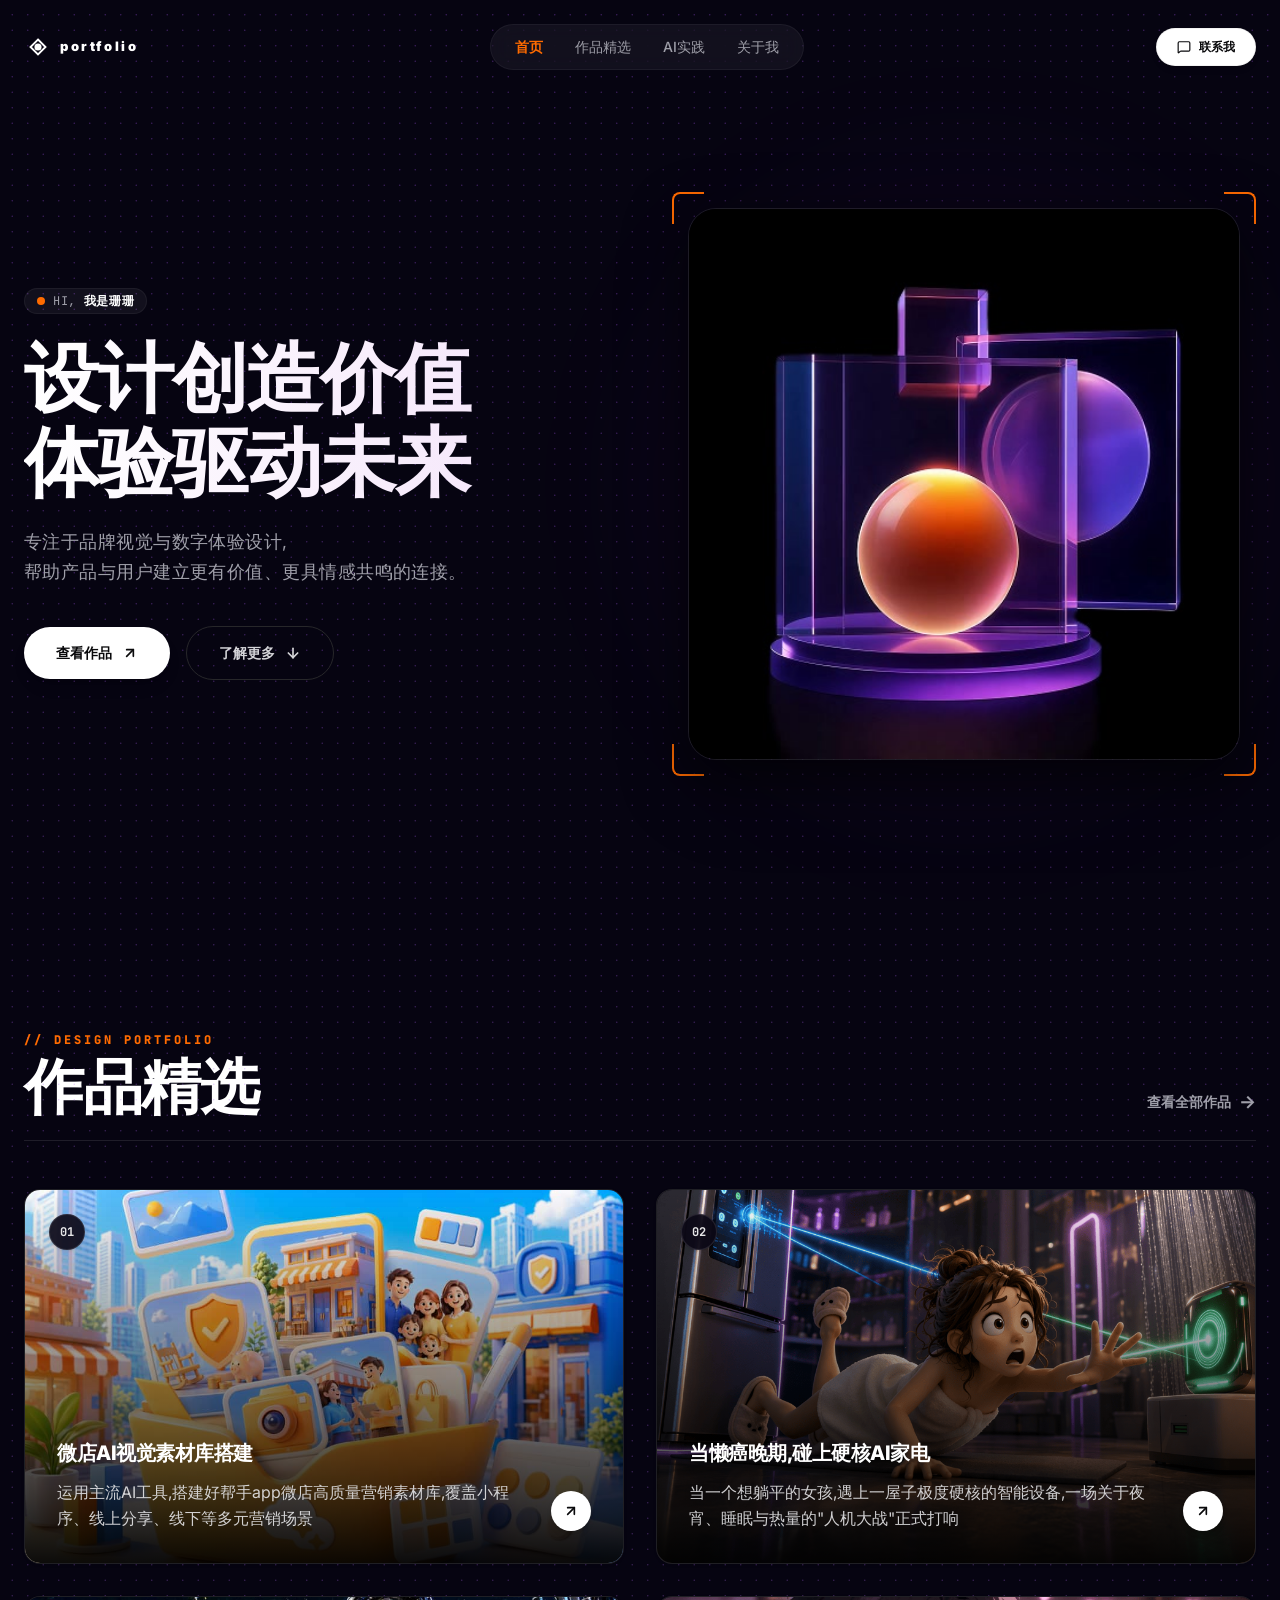
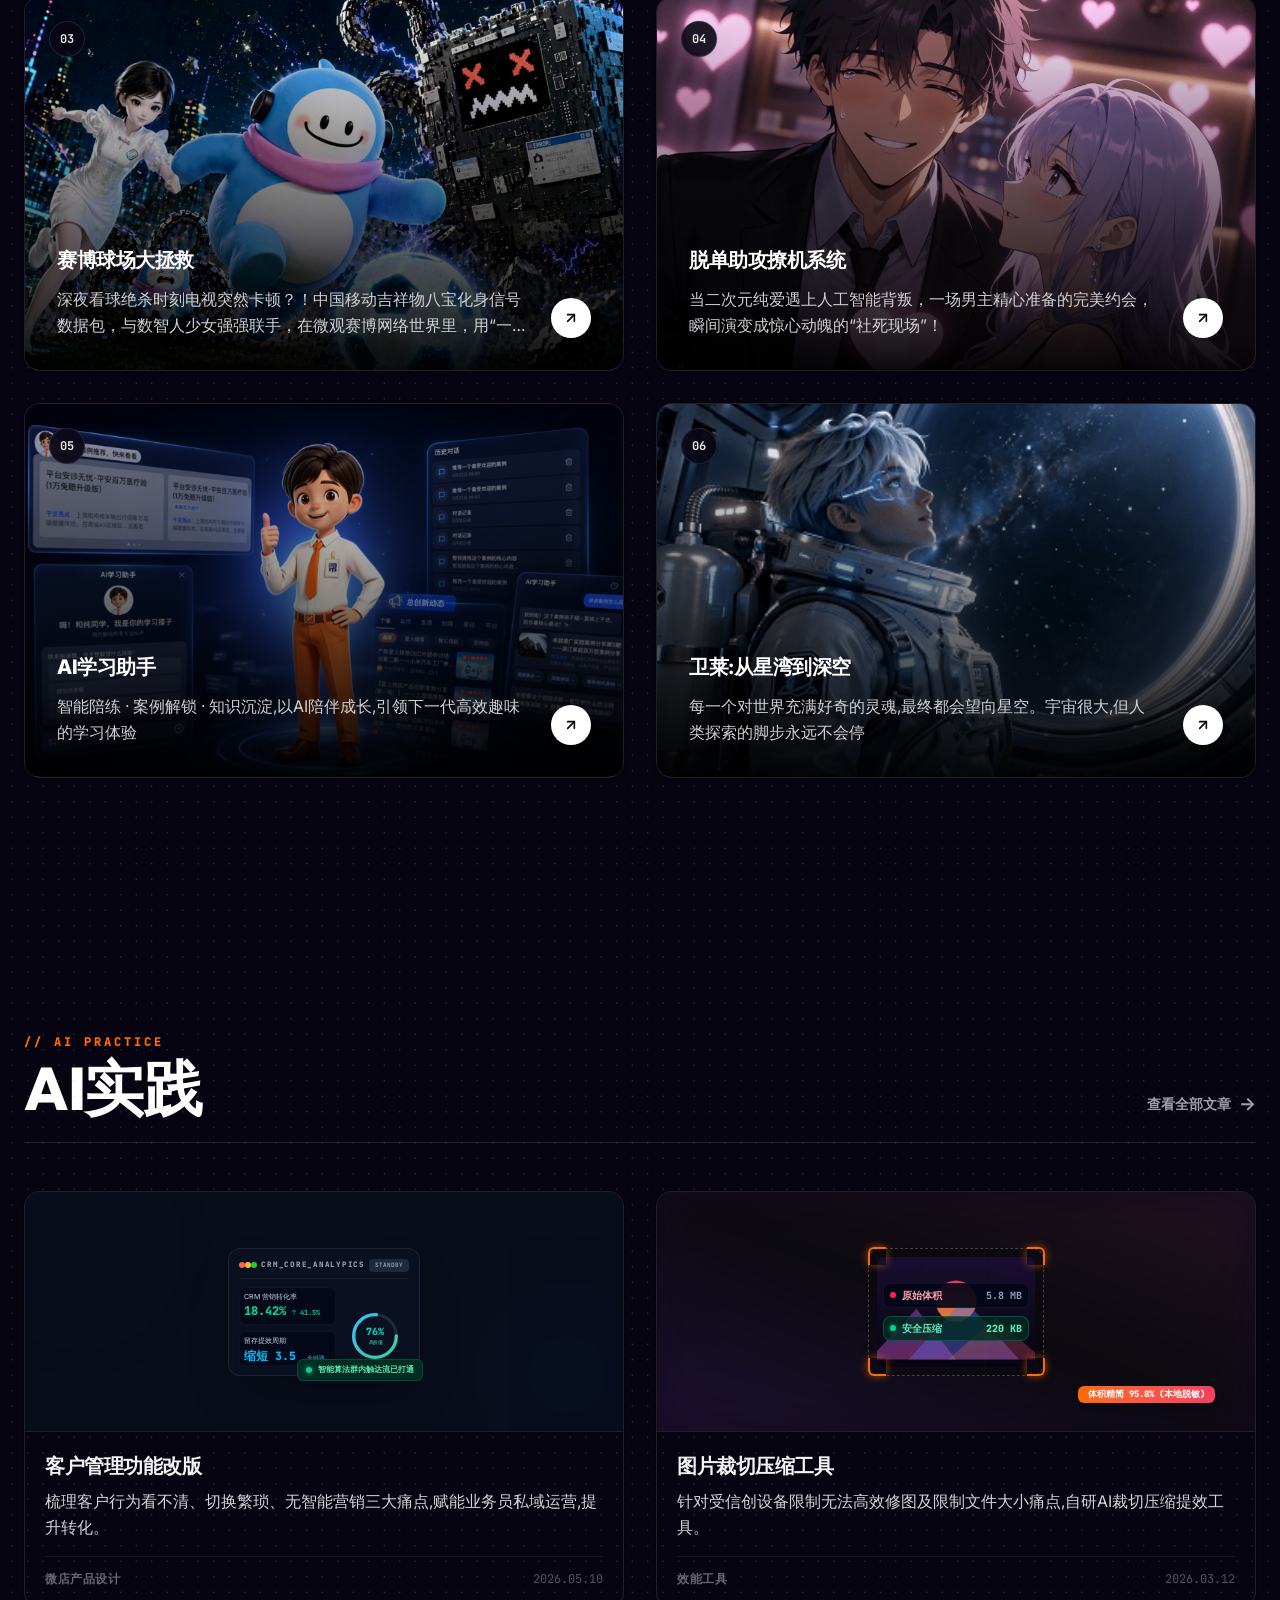
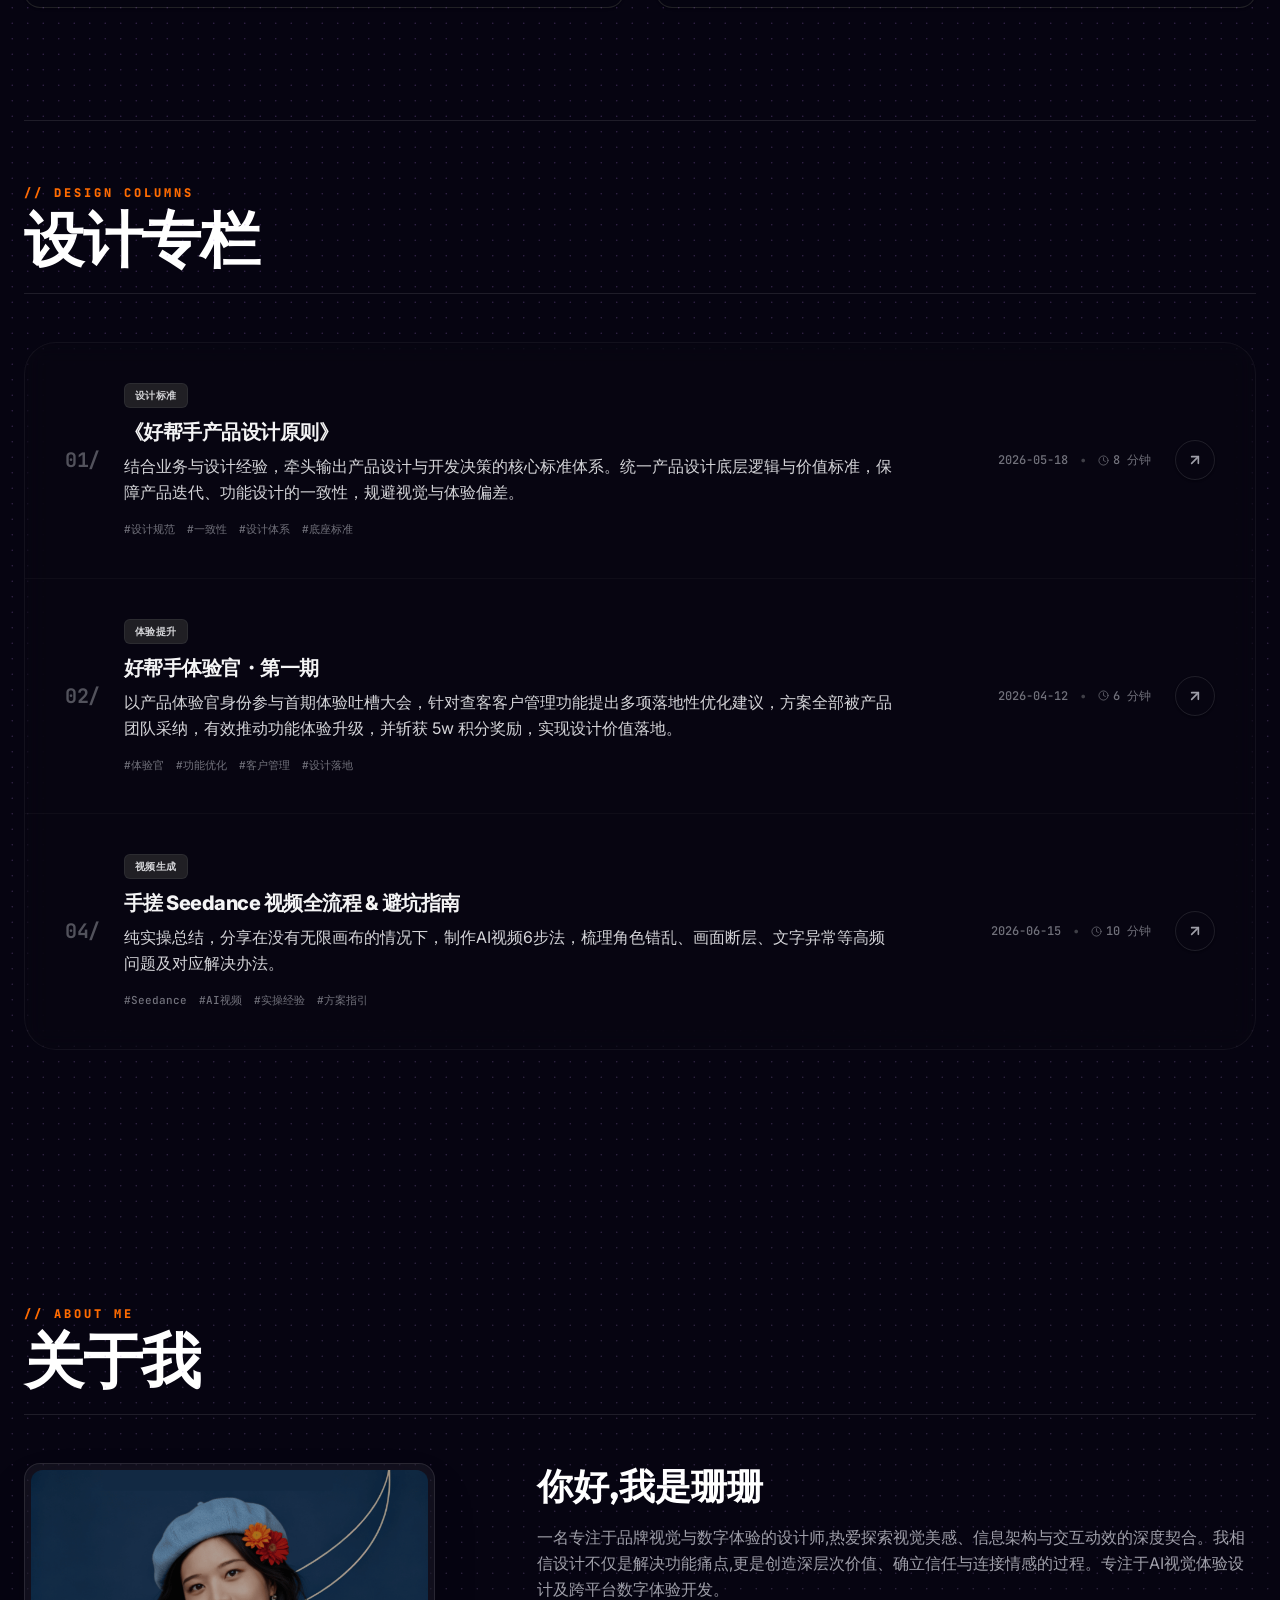
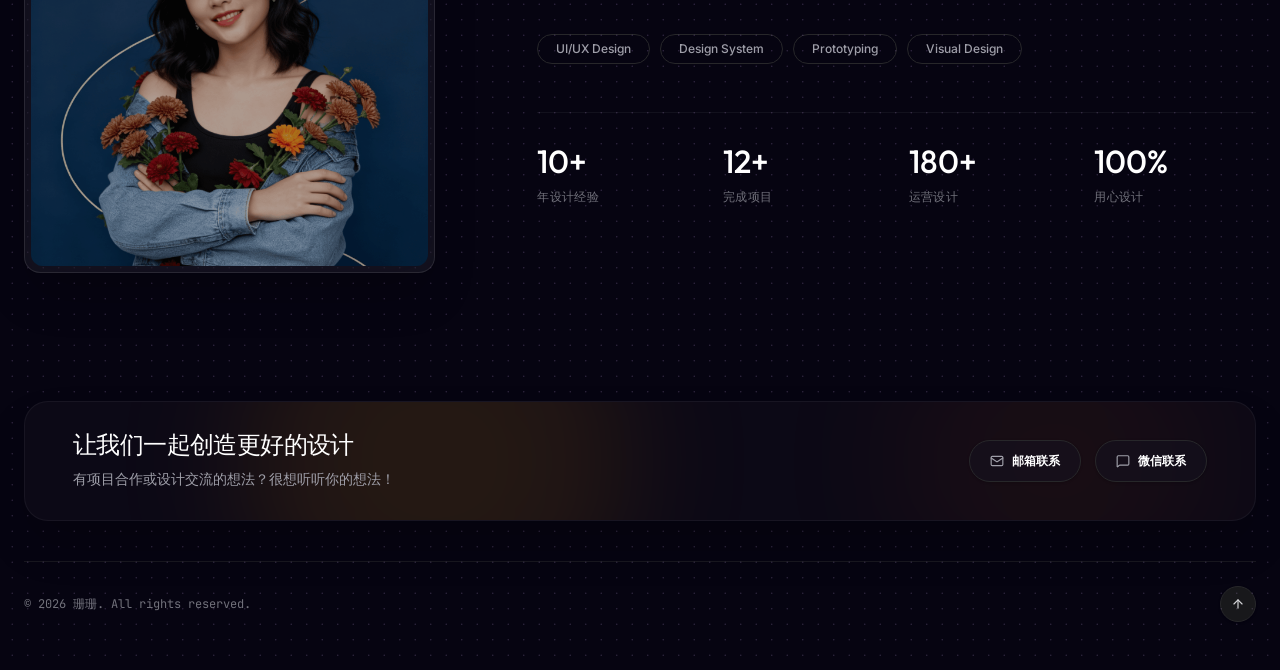
==== commit 373f498c: "deploy: sync latest portfolio build (p6/p7 case study images, hero update)" ====
--- a/index.html
+++ b/index.html
@@ -4,8 +4,8 @@
     <meta charset="UTF-8" />
     <meta name="viewport" content="width=device-width, initial-scale=1.0" />
     <title>Portfolio</title>
-    <script type="module" crossorigin src="./assets/index-O4LgMF7p.js"></script>
-    <link rel="stylesheet" crossorigin href="./assets/index-BZqb3_Ga.css">
+    <script type="module" crossorigin src="./assets/index-6XvYMsyP.js"></script>
+    <link rel="stylesheet" crossorigin href="./assets/index-B6ukK6zD.css">
   </head>
   <body>
     <div id="root"></div>
--- a/assets/index-B6ukK6zD.css
+++ b/assets/index-B6ukK6zD.css
@@ -0,0 +1,9 @@
+@import"https://fonts.googleapis.com/css2?family=Inter:ital,opsz,wght@0,14..32,100..900;1,14..32,100..900&family=Outfit:wght@100..900&family=JetBrains+Mono:ital,wght@0,100..700;1,100..700&display=swap";/*!
+* Cropper.js v1.6.2
+* https://fengyuanchen.github.io/cropperjs
+*
+* Copyright 2015-present Chen Fengyuan
+* Released under the MIT license
+*
+* Date: 2024-04-21T07:43:02.731Z
+*/.cropper-container{direction:ltr;font-size:0;line-height:0;position:relative;-ms-touch-action:none;touch-action:none;-webkit-touch-callout:none;-webkit-user-select:none;-moz-user-select:none;-ms-user-select:none;user-select:none}.cropper-container img{backface-visibility:hidden;display:block;height:100%;image-orientation:0deg;max-height:none!important;max-width:none!important;min-height:0!important;min-width:0!important;width:100%}.cropper-wrap-box,.cropper-canvas,.cropper-drag-box,.cropper-crop-box,.cropper-modal{bottom:0;left:0;position:absolute;right:0;top:0}.cropper-wrap-box,.cropper-canvas{overflow:hidden}.cropper-drag-box{background-color:#fff;opacity:0}.cropper-modal{background-color:#000;opacity:.5}.cropper-view-box{display:block;height:100%;outline:1px solid #39f;outline-color:#3399ffbf;overflow:hidden;width:100%}.cropper-dashed{border:0 dashed #eee;display:block;opacity:.5;position:absolute}.cropper-dashed.dashed-h{border-bottom-width:1px;border-top-width:1px;height:calc(100% / 3);left:0;top:calc(100% / 3);width:100%}.cropper-dashed.dashed-v{border-left-width:1px;border-right-width:1px;height:100%;left:calc(100% / 3);top:0;width:calc(100% / 3)}.cropper-center{display:block;height:0;left:50%;opacity:.75;position:absolute;top:50%;width:0}.cropper-center:before,.cropper-center:after{background-color:#eee;content:" ";display:block;position:absolute}.cropper-center:before{height:1px;left:-3px;top:0;width:7px}.cropper-center:after{height:7px;left:0;top:-3px;width:1px}.cropper-face,.cropper-line,.cropper-point{display:block;height:100%;opacity:.1;position:absolute;width:100%}.cropper-face{background-color:#fff;left:0;top:0}.cropper-line{background-color:#39f}.cropper-line.line-e{cursor:ew-resize;right:-3px;top:0;width:5px}.cropper-line.line-n{cursor:ns-resize;height:5px;left:0;top:-3px}.cropper-line.line-w{cursor:ew-resize;left:-3px;top:0;width:5px}.cropper-line.line-s{bottom:-3px;cursor:ns-resize;height:5px;left:0}.cropper-point{background-color:#39f;height:5px;opacity:.75;width:5px}.cropper-point.point-e{cursor:ew-resize;margin-top:-3px;right:-3px;top:50%}.cropper-point.point-n{cursor:ns-resize;left:50%;margin-left:-3px;top:-3px}.cropper-point.point-w{cursor:ew-resize;left:-3px;margin-top:-3px;top:50%}.cropper-point.point-s{bottom:-3px;cursor:s-resize;left:50%;margin-left:-3px}.cropper-point.point-ne{cursor:nesw-resize;right:-3px;top:-3px}.cropper-point.point-nw{cursor:nwse-resize;left:-3px;top:-3px}.cropper-point.point-sw{bottom:-3px;cursor:nesw-resize;left:-3px}.cropper-point.point-se{bottom:-3px;cursor:nwse-resize;height:20px;opacity:1;right:-3px;width:20px}@media(min-width:768px){.cropper-point.point-se{height:15px;width:15px}}@media(min-width:992px){.cropper-point.point-se{height:10px;width:10px}}@media(min-width:1200px){.cropper-point.point-se{height:5px;opacity:.75;width:5px}}.cropper-point.point-se:before{background-color:#39f;bottom:-50%;content:" ";display:block;height:200%;opacity:0;position:absolute;right:-50%;width:200%}.cropper-invisible{opacity:0}.cropper-bg{background-image:url([data-uri])}.cropper-hide{display:block;height:0;position:absolute;width:0}.cropper-hidden{display:none!important}.cropper-move{cursor:move}.cropper-crop{cursor:crosshair}.cropper-disabled .cropper-drag-box,.cropper-disabled .cropper-face,.cropper-disabled .cropper-line,.cropper-disabled .cropper-point{cursor:not-allowed}/*! tailwindcss v4.3.0 | MIT License | https://tailwindcss.com */@layer properties{@supports (((-webkit-hyphens:none)) and (not (margin-trim:inline))) or ((-moz-orient:inline) and (not (color:rgb(from red r g b)))){*,:before,:after,::backdrop{--tw-translate-x:0;--tw-translate-y:0;--tw-translate-z:0;--tw-scale-x:1;--tw-scale-y:1;--tw-scale-z:1;--tw-rotate-x:initial;--tw-rotate-y:initial;--tw-rotate-z:initial;--tw-skew-x:initial;--tw-skew-y:initial;--tw-space-y-reverse:0;--tw-divide-y-reverse:0;--tw-border-style:solid;--tw-gradient-position:initial;--tw-gradient-from:#0000;--tw-gradient-via:#0000;--tw-gradient-to:#0000;--tw-gradient-stops:initial;--tw-gradient-via-stops:initial;--tw-gradient-from-position:0%;--tw-gradient-via-position:50%;--tw-gradient-to-position:100%;--tw-leading:initial;--tw-font-weight:initial;--tw-tracking:initial;--tw-shadow:0 0 #0000;--tw-shadow-color:initial;--tw-shadow-alpha:100%;--tw-inset-shadow:0 0 #0000;--tw-inset-shadow-color:initial;--tw-inset-shadow-alpha:100%;--tw-ring-color:initial;--tw-ring-shadow:0 0 #0000;--tw-inset-ring-color:initial;--tw-inset-ring-shadow:0 0 #0000;--tw-ring-inset:initial;--tw-ring-offset-width:0px;--tw-ring-offset-color:#fff;--tw-ring-offset-shadow:0 0 #0000;--tw-outline-style:solid;--tw-blur:initial;--tw-brightness:initial;--tw-contrast:initial;--tw-grayscale:initial;--tw-hue-rotate:initial;--tw-invert:initial;--tw-opacity:initial;--tw-saturate:initial;--tw-sepia:initial;--tw-drop-shadow:initial;--tw-drop-shadow-color:initial;--tw-drop-shadow-alpha:100%;--tw-drop-shadow-size:initial;--tw-backdrop-blur:initial;--tw-backdrop-brightness:initial;--tw-backdrop-contrast:initial;--tw-backdrop-grayscale:initial;--tw-backdrop-hue-rotate:initial;--tw-backdrop-invert:initial;--tw-backdrop-opacity:initial;--tw-backdrop-saturate:initial;--tw-backdrop-sepia:initial;--tw-duration:initial;--tw-ease:initial}}}@layer theme{:root,:host{--font-sans:"Inter", ui-sans-serif, system-ui, sans-serif;--font-mono:"JetBrains Mono", ui-monospace, monospace;--color-red-50:oklch(97.1% .013 17.38);--color-red-100:oklch(93.6% .032 17.717);--color-red-400:oklch(70.4% .191 22.216);--color-red-500:oklch(63.7% .237 25.331);--color-red-950:oklch(25.8% .092 26.042);--color-orange-100:oklch(95.4% .038 75.164);--color-orange-400:oklch(75% .183 55.934);--color-orange-500:oklch(70.5% .213 47.604);--color-orange-600:oklch(64.6% .222 41.116);--color-orange-950:oklch(26.6% .079 36.259);--color-amber-100:oklch(96.2% .059 95.617);--color-amber-300:oklch(87.9% .169 91.605);--color-amber-400:oklch(82.8% .189 84.429);--color-amber-500:oklch(76.9% .188 70.08);--color-amber-600:oklch(66.6% .179 58.318);--color-amber-950:oklch(27.9% .077 45.635);--color-emerald-50:oklch(97.9% .021 166.113);--color-emerald-300:oklch(84.5% .143 164.978);--color-emerald-400:oklch(76.5% .177 163.223);--color-emerald-500:oklch(69.6% .17 162.48);--color-emerald-600:oklch(59.6% .145 163.225);--color-emerald-800:oklch(43.2% .095 166.913);--color-emerald-900:oklch(37.8% .077 168.94);--color-emerald-950:oklch(26.2% .051 172.552);--color-teal-50:oklch(98.4% .014 180.72);--color-teal-300:oklch(85.5% .138 181.071);--color-teal-400:oklch(77.7% .152 181.912);--color-teal-950:oklch(27.7% .046 192.524);--color-cyan-500:oklch(71.5% .143 215.221);--color-cyan-600:oklch(60.9% .126 221.723);--color-sky-300:oklch(82.8% .111 230.318);--color-sky-400:oklch(74.6% .16 232.661);--color-sky-500:oklch(68.5% .169 237.323);--color-blue-400:oklch(70.7% .165 254.624);--color-blue-500:oklch(62.3% .214 259.815);--color-blue-600:oklch(54.6% .245 262.881);--color-indigo-400:oklch(67.3% .182 276.935);--color-indigo-500:oklch(58.5% .233 277.117);--color-indigo-600:oklch(51.1% .262 276.966);--color-violet-600:oklch(54.1% .281 293.009);--color-purple-300:oklch(82.7% .119 306.383);--color-purple-400:oklch(71.4% .203 305.504);--color-purple-500:oklch(62.7% .265 303.9);--color-purple-600:oklch(55.8% .288 302.321);--color-purple-800:oklch(43.8% .218 303.724);--color-purple-900:oklch(38.1% .176 304.987);--color-purple-950:oklch(29.1% .149 302.717);--color-pink-400:oklch(71.8% .202 349.761);--color-pink-500:oklch(65.6% .241 354.308);--color-pink-950:oklch(28.4% .109 3.907);--color-rose-300:oklch(81% .117 11.638);--color-rose-400:oklch(71.2% .194 13.428);--color-rose-500:oklch(64.5% .246 16.439);--color-rose-950:oklch(27.1% .105 12.094);--color-slate-300:oklch(86.9% .022 252.894);--color-slate-400:oklch(70.4% .04 256.788);--color-slate-800:oklch(27.9% .041 260.031);--color-slate-900:oklch(20.8% .042 265.755);--color-slate-950:oklch(12.9% .042 264.695);--color-zinc-50:oklch(98.5% 0 0);--color-zinc-100:oklch(96.7% .001 286.375);--color-zinc-200:oklch(92% .004 286.32);--color-zinc-300:oklch(87.1% .006 286.286);--color-zinc-400:oklch(70.5% .015 286.067);--color-zinc-500:oklch(55.2% .016 285.938);--color-zinc-600:oklch(44.2% .017 285.786);--color-zinc-700:oklch(37% .013 285.805);--color-zinc-800:oklch(27.4% .006 286.033);--color-zinc-900:oklch(21% .006 285.885);--color-zinc-950:oklch(14.1% .005 285.823);--color-stone-50:oklch(98.5% .001 106.423);--color-stone-100:oklch(97% .001 106.424);--color-stone-200:oklch(92.3% .003 48.717);--color-black:#000;--color-white:#fff;--spacing:.25rem;--container-xs:20rem;--container-sm:24rem;--container-md:28rem;--container-lg:32rem;--container-xl:36rem;--container-2xl:42rem;--container-3xl:48rem;--container-4xl:56rem;--container-6xl:72rem;--container-7xl:80rem;--text-xs:.75rem;--text-xs--line-height:calc(1 / .75);--text-sm:.875rem;--text-sm--line-height:calc(1.25 / .875);--text-base:1rem;--text-base--line-height: 1.5 ;--text-lg:1.125rem;--text-lg--line-height:calc(1.75 / 1.125);--text-xl:1.25rem;--text-xl--line-height:calc(1.75 / 1.25);--text-2xl:1.5rem;--text-2xl--line-height:calc(2 / 1.5);--text-3xl:1.875rem;--text-3xl--line-height: 1.2 ;--text-4xl:2.25rem;--text-4xl--line-height:calc(2.5 / 2.25);--text-5xl:3rem;--text-5xl--line-height:1;--text-6xl:3.75rem;--text-6xl--line-height:1;--text-7xl:4.5rem;--text-7xl--line-height:1;--text-9xl:8rem;--text-9xl--line-height:1;--font-weight-light:300;--font-weight-normal:400;--font-weight-medium:500;--font-weight-semibold:600;--font-weight-bold:700;--font-weight-extrabold:800;--font-weight-black:900;--tracking-tighter:-.05em;--tracking-tight:-.025em;--tracking-normal:0em;--tracking-wide:.025em;--tracking-wider:.05em;--tracking-widest:.1em;--leading-tight:1.25;--leading-snug:1.375;--leading-normal:1.5;--leading-relaxed:1.625;--leading-loose:2;--radius-sm:.25rem;--radius-md:.375rem;--radius-lg:.5rem;--radius-xl:.75rem;--radius-2xl:1rem;--radius-3xl:1.5rem;--ease-out:cubic-bezier(0, 0, .2, 1);--ease-in-out:cubic-bezier(.4, 0, .2, 1);--animate-spin:spin 1s linear infinite;--animate-ping:ping 1s cubic-bezier(0, 0, .2, 1) infinite;--animate-pulse:pulse 2s cubic-bezier(.4, 0, .6, 1) infinite;--animate-bounce:bounce 1s infinite;--blur-sm:8px;--blur-md:12px;--blur-xl:24px;--blur-3xl:64px;--default-transition-duration:.15s;--default-transition-timing-function:cubic-bezier(.4, 0, .2, 1);--default-font-family:var(--font-sans);--default-mono-font-family:var(--font-mono);--font-display:"Outfit", "Inter", sans-serif;--color-primary:#ff6b00;--color-secondary:#ff9f00;--animate-pulse-slow:pulse 3s cubic-bezier(.4, 0, .6, 1) infinite;--animate-spin-slow:spin-slow 60s linear infinite}}@layer base{*,:after,:before,::backdrop{box-sizing:border-box;border:0 solid;margin:0;padding:0}::file-selector-button{box-sizing:border-box;border:0 solid;margin:0;padding:0}html,:host{-webkit-text-size-adjust:100%;-moz-tab-size:4;tab-size:4;line-height:1.5;font-family:var(--default-font-family,ui-sans-serif, system-ui, sans-serif, "Apple Color Emoji", "Segoe UI Emoji", "Segoe UI Symbol", "Noto Color Emoji");font-feature-settings:var(--default-font-feature-settings,normal);font-variation-settings:var(--default-font-variation-settings,normal);-webkit-tap-highlight-color:transparent}hr{height:0;color:inherit;border-top-width:1px}abbr:where([title]){-webkit-text-decoration:underline dotted;text-decoration:underline dotted}h1,h2,h3,h4,h5,h6{font-size:inherit;font-weight:inherit}a{color:inherit;-webkit-text-decoration:inherit;text-decoration:inherit}b,strong{font-weight:bolder}code,kbd,samp,pre{font-family:var(--default-mono-font-family,ui-monospace, SFMono-Regular, Menlo, Monaco, Consolas, "Liberation Mono", "Courier New", monospace);font-feature-settings:var(--default-mono-font-feature-settings,normal);font-variation-settings:var(--default-mono-font-variation-settings,normal);font-size:1em}small{font-size:80%}sub,sup{vertical-align:baseline;font-size:75%;line-height:0;position:relative}sub{bottom:-.25em}sup{top:-.5em}table{text-indent:0;border-color:inherit;border-collapse:collapse}:-moz-focusring{outline:auto}progress{vertical-align:baseline}summary{display:list-item}ol,ul,menu{list-style:none}img,svg,video,canvas,audio,iframe,embed,object{vertical-align:middle;display:block}img,video{max-width:100%;height:auto}button,input,select,optgroup,textarea{font:inherit;font-feature-settings:inherit;font-variation-settings:inherit;letter-spacing:inherit;color:inherit;opacity:1;background-color:#0000;border-radius:0}::file-selector-button{font:inherit;font-feature-settings:inherit;font-variation-settings:inherit;letter-spacing:inherit;color:inherit;opacity:1;background-color:#0000;border-radius:0}:where(select:is([multiple],[size])) optgroup{font-weight:bolder}:where(select:is([multiple],[size])) optgroup option{padding-inline-start:20px}::file-selector-button{margin-inline-end:4px}::placeholder{opacity:1}@supports (not ((-webkit-appearance:-apple-pay-button))) or (contain-intrinsic-size:1px){::placeholder{color:currentColor}@supports (color:color-mix(in lab,red,red)){::placeholder{color:color-mix(in oklab,currentcolor 50%,transparent)}}}textarea{resize:vertical}::-webkit-search-decoration{-webkit-appearance:none}::-webkit-date-and-time-value{min-height:1lh;text-align:inherit}::-webkit-datetime-edit{display:inline-flex}::-webkit-datetime-edit-fields-wrapper{padding:0}::-webkit-datetime-edit{padding-block:0}::-webkit-datetime-edit-year-field{padding-block:0}::-webkit-datetime-edit-month-field{padding-block:0}::-webkit-datetime-edit-day-field{padding-block:0}::-webkit-datetime-edit-hour-field{padding-block:0}::-webkit-datetime-edit-minute-field{padding-block:0}::-webkit-datetime-edit-second-field{padding-block:0}::-webkit-datetime-edit-millisecond-field{padding-block:0}::-webkit-datetime-edit-meridiem-field{padding-block:0}::-webkit-calendar-picker-indicator{line-height:1}:-moz-ui-invalid{box-shadow:none}button,input:where([type=button],[type=reset],[type=submit]){-webkit-appearance:button;-moz-appearance:button;appearance:button}::file-selector-button{-webkit-appearance:button;-moz-appearance:button;appearance:button}::-webkit-inner-spin-button{height:auto}::-webkit-outer-spin-button{height:auto}[hidden]:where(:not([hidden=until-found])){display:none!important}}@layer components;@layer utilities{.pointer-events-auto{pointer-events:auto}.pointer-events-none{pointer-events:none}.absolute{position:absolute}.fixed{position:fixed}.relative{position:relative}.sticky{position:sticky}.-inset-1{inset:calc(var(--spacing) * -1)}.-inset-6{inset:calc(var(--spacing) * -6)}.inset-0{inset:calc(var(--spacing) * 0)}.inset-1\.5{inset:calc(var(--spacing) * 1.5)}.inset-2{inset:calc(var(--spacing) * 2)}.-inset-x-8{inset-inline:calc(var(--spacing) * -8)}.inset-x-0{inset-inline:calc(var(--spacing) * 0)}.inset-x-6{inset-inline:calc(var(--spacing) * 6)}.-inset-y-4{inset-block:calc(var(--spacing) * -4)}.-top-1\.5{top:calc(var(--spacing) * -1.5)}.-top-6{top:calc(var(--spacing) * -6)}.-top-8{top:calc(var(--spacing) * -8)}.-top-10{top:calc(var(--spacing) * -10)}.-top-12{top:calc(var(--spacing) * -12)}.-top-\[1\.5px\]{top:-1.5px}.top-0{top:calc(var(--spacing) * 0)}.top-1{top:calc(var(--spacing) * 1)}.top-1\/2{top:50%}.top-1\/5{top:20%}.top-2\.5{top:calc(var(--spacing) * 2.5)}.top-4{top:calc(var(--spacing) * 4)}.top-4\/5{top:80%}.top-6{top:calc(var(--spacing) * 6)}.top-full{top:100%}.-right-1{right:calc(var(--spacing) * -1)}.-right-1\.5{right:calc(var(--spacing) * -1.5)}.-right-6{right:calc(var(--spacing) * -6)}.-right-8{right:calc(var(--spacing) * -8)}.-right-10{right:calc(var(--spacing) * -10)}.-right-12{right:calc(var(--spacing) * -12)}.-right-\[1\.5px\]{right:-1.5px}.right-0{right:calc(var(--spacing) * 0)}.right-1{right:calc(var(--spacing) * 1)}.right-2\.5{right:calc(var(--spacing) * 2.5)}.right-6{right:calc(var(--spacing) * 6)}.right-10{right:calc(var(--spacing) * 10)}.-bottom-1\.5{bottom:calc(var(--spacing) * -1.5)}.-bottom-6{bottom:calc(var(--spacing) * -6)}.-bottom-10{bottom:calc(var(--spacing) * -10)}.-bottom-12{bottom:calc(var(--spacing) * -12)}.-bottom-\[1\.5px\]{bottom:-1.5px}.bottom-0{bottom:calc(var(--spacing) * 0)}.bottom-1{bottom:calc(var(--spacing) * 1)}.bottom-1\/2{bottom:50%}.bottom-2\.5{bottom:calc(var(--spacing) * 2.5)}.bottom-3{bottom:calc(var(--spacing) * 3)}.-left-1\.5{left:calc(var(--spacing) * -1.5)}.-left-6{left:calc(var(--spacing) * -6)}.-left-10{left:calc(var(--spacing) * -10)}.-left-12{left:calc(var(--spacing) * -12)}.-left-\[1\.5px\]{left:-1.5px}.-left-\[4\.5px\]{left:-4.5px}.left-0{left:calc(var(--spacing) * 0)}.left-1\/2{left:50%}.left-1\/3{left:33.3333%}.left-2\.5{left:calc(var(--spacing) * 2.5)}.left-4{left:calc(var(--spacing) * 4)}.left-6{left:calc(var(--spacing) * 6)}.left-8{left:calc(var(--spacing) * 8)}.-z-10{z-index:-10}.z-0{z-index:0}.z-10{z-index:10}.z-20{z-index:20}.z-25{z-index:25}.z-30{z-index:30}.z-50{z-index:50}.z-\[100\]{z-index:100}.z-\[130\]{z-index:130}.col-span-2{grid-column:span 2/span 2}.col-span-7{grid-column:span 7/span 7}.col-span-12{grid-column:span 12/span 12}.container{width:100%}@media(min-width:40rem){.container{max-width:40rem}}@media(min-width:48rem){.container{max-width:48rem}}@media(min-width:64rem){.container{max-width:64rem}}@media(min-width:80rem){.container{max-width:80rem}}@media(min-width:96rem){.container{max-width:96rem}}.m-0{margin:calc(var(--spacing) * 0)}.mx-auto{margin-inline:auto}.my-0{margin-block:calc(var(--spacing) * 0)}.my-0\.5{margin-block:calc(var(--spacing) * .5)}.my-1{margin-block:calc(var(--spacing) * 1)}.my-2{margin-block:calc(var(--spacing) * 2)}.my-3\.5{margin-block:calc(var(--spacing) * 3.5)}.my-auto{margin-block:auto}.-mt-3{margin-top:calc(var(--spacing) * -3)}.mt-0{margin-top:calc(var(--spacing) * 0)}.mt-0\.5{margin-top:calc(var(--spacing) * .5)}.mt-1{margin-top:calc(var(--spacing) * 1)}.mt-1\.5{margin-top:calc(var(--spacing) * 1.5)}.mt-2{margin-top:calc(var(--spacing) * 2)}.mt-3{margin-top:calc(var(--spacing) * 3)}.mt-4{margin-top:calc(var(--spacing) * 4)}.mt-6{margin-top:calc(var(--spacing) * 6)}.mt-7{margin-top:calc(var(--spacing) * 7)}.mt-8{margin-top:calc(var(--spacing) * 8)}.mt-10{margin-top:calc(var(--spacing) * 10)}.mt-12{margin-top:calc(var(--spacing) * 12)}.mt-20{margin-top:calc(var(--spacing) * 20)}.mt-28{margin-top:calc(var(--spacing) * 28)}.mt-auto{margin-top:auto}.mb-1{margin-bottom:calc(var(--spacing) * 1)}.mb-1\.5{margin-bottom:calc(var(--spacing) * 1.5)}.mb-2{margin-bottom:calc(var(--spacing) * 2)}.mb-3{margin-bottom:calc(var(--spacing) * 3)}.mb-3\.5{margin-bottom:calc(var(--spacing) * 3.5)}.mb-4{margin-bottom:calc(var(--spacing) * 4)}.mb-5{margin-bottom:calc(var(--spacing) * 5)}.mb-6{margin-bottom:calc(var(--spacing) * 6)}.mb-7{margin-bottom:calc(var(--spacing) * 7)}.mb-8{margin-bottom:calc(var(--spacing) * 8)}.mb-10{margin-bottom:calc(var(--spacing) * 10)}.mb-12{margin-bottom:calc(var(--spacing) * 12)}.-ml-1\.5{margin-left:calc(var(--spacing) * -1.5)}.ml-0\.5{margin-left:calc(var(--spacing) * .5)}.ml-1\.5{margin-left:calc(var(--spacing) * 1.5)}.ml-2{margin-left:calc(var(--spacing) * 2)}.ml-auto{margin-left:auto}.line-clamp-1{-webkit-line-clamp:1;-webkit-box-orient:vertical;display:-webkit-box;overflow:hidden}.line-clamp-2{-webkit-line-clamp:2;-webkit-box-orient:vertical;display:-webkit-box;overflow:hidden}.block{display:block}.flex{display:flex}.grid{display:grid}.hidden{display:none}.inline-block{display:inline-block}.inline-flex{display:inline-flex}.table{display:table}.aspect-\[16\/11\.5\]{aspect-ratio:16/11.5}.aspect-square{aspect-ratio:1}.h-0\.5{height:calc(var(--spacing) * .5)}.h-1{height:calc(var(--spacing) * 1)}.h-1\.5{height:calc(var(--spacing) * 1.5)}.h-2{height:calc(var(--spacing) * 2)}.h-2\.5{height:calc(var(--spacing) * 2.5)}.h-3{height:calc(var(--spacing) * 3)}.h-3\.5{height:calc(var(--spacing) * 3.5)}.h-4{height:calc(var(--spacing) * 4)}.h-4\.5{height:calc(var(--spacing) * 4.5)}.h-5{height:calc(var(--spacing) * 5)}.h-6{height:calc(var(--spacing) * 6)}.h-7{height:calc(var(--spacing) * 7)}.h-8{height:calc(var(--spacing) * 8)}.h-9{height:calc(var(--spacing) * 9)}.h-10{height:calc(var(--spacing) * 10)}.h-11{height:calc(var(--spacing) * 11)}.h-12{height:calc(var(--spacing) * 12)}.h-13{height:calc(var(--spacing) * 13)}.h-14{height:calc(var(--spacing) * 14)}.h-16{height:calc(var(--spacing) * 16)}.h-28{height:calc(var(--spacing) * 28)}.h-32{height:calc(var(--spacing) * 32)}.h-40{height:calc(var(--spacing) * 40)}.h-44{height:calc(var(--spacing) * 44)}.h-52{height:calc(var(--spacing) * 52)}.h-60{height:calc(var(--spacing) * 60)}.h-64{height:calc(var(--spacing) * 64)}.h-72{height:calc(var(--spacing) * 72)}.h-80{height:calc(var(--spacing) * 80)}.h-96{height:calc(var(--spacing) * 96)}.h-\[1\.5px\]{height:1.5px}.h-auto{height:auto}.h-full{height:100%}.max-h-\[400px\]{max-height:400px}.max-h-\[450px\]{max-height:450px}.max-h-\[460px\]{max-height:460px}.max-h-full{max-height:100%}.min-h-\[300px\]{min-height:300px}.min-h-\[360px\]{min-height:360px}.min-h-\[480px\]{min-height:480px}.min-h-screen{min-height:100vh}.w-0{width:calc(var(--spacing) * 0)}.w-1{width:calc(var(--spacing) * 1)}.w-1\.5{width:calc(var(--spacing) * 1.5)}.w-1\/2{width:50%}.w-1\/3{width:33.3333%}.w-2{width:calc(var(--spacing) * 2)}.w-2\.5{width:calc(var(--spacing) * 2.5)}.w-2\/3{width:66.6667%}.w-3{width:calc(var(--spacing) * 3)}.w-3\.5{width:calc(var(--spacing) * 3.5)}.w-4{width:calc(var(--spacing) * 4)}.w-4\.5{width:calc(var(--spacing) * 4.5)}.w-4\/5{width:80%}.w-5{width:calc(var(--spacing) * 5)}.w-6{width:calc(var(--spacing) * 6)}.w-7{width:calc(var(--spacing) * 7)}.w-8{width:calc(var(--spacing) * 8)}.w-9{width:calc(var(--spacing) * 9)}.w-10{width:calc(var(--spacing) * 10)}.w-12{width:calc(var(--spacing) * 12)}.w-13{width:calc(var(--spacing) * 13)}.w-14{width:calc(var(--spacing) * 14)}.w-20{width:calc(var(--spacing) * 20)}.w-24{width:calc(var(--spacing) * 24)}.w-28{width:calc(var(--spacing) * 28)}.w-32{width:calc(var(--spacing) * 32)}.w-40{width:calc(var(--spacing) * 40)}.w-44{width:calc(var(--spacing) * 44)}.w-48{width:calc(var(--spacing) * 48)}.w-60{width:calc(var(--spacing) * 60)}.w-64{width:calc(var(--spacing) * 64)}.w-72{width:calc(var(--spacing) * 72)}.w-80{width:calc(var(--spacing) * 80)}.w-96{width:calc(var(--spacing) * 96)}.w-fit{width:fit-content}.w-full{width:100%}.max-w-2xl{max-width:var(--container-2xl)}.max-w-3xl{max-width:var(--container-3xl)}.max-w-4xl{max-width:var(--container-4xl)}.max-w-6xl{max-width:var(--container-6xl)}.max-w-7xl{max-width:var(--container-7xl)}.max-w-full{max-width:100%}.max-w-lg{max-width:var(--container-lg)}.max-w-sm{max-width:var(--container-sm)}.max-w-xl{max-width:var(--container-xl)}.max-w-xs{max-width:var(--container-xs)}.flex-1{flex:1}.flex-shrink{flex-shrink:1}.flex-shrink-0,.shrink-0{flex-shrink:0}.flex-grow{flex-grow:1}.border-collapse{border-collapse:collapse}.-translate-x-1\/2{--tw-translate-x: -50% ;translate:var(--tw-translate-x) var(--tw-translate-y)}.translate-x-1\.5{--tw-translate-x:calc(var(--spacing) * 1.5);translate:var(--tw-translate-x) var(--tw-translate-y)}.-translate-y-1{--tw-translate-y:calc(var(--spacing) * -1);translate:var(--tw-translate-x) var(--tw-translate-y)}.-translate-y-1\/2{--tw-translate-y: -50% ;translate:var(--tw-translate-x) var(--tw-translate-y)}.translate-y-0\.5{--tw-translate-y:calc(var(--spacing) * .5);translate:var(--tw-translate-x) var(--tw-translate-y)}.translate-y-1\/2{--tw-translate-y: 50% ;translate:var(--tw-translate-x) var(--tw-translate-y)}.translate-y-\[-1px\]{--tw-translate-y:-1px;translate:var(--tw-translate-x) var(--tw-translate-y)}.scale-90{--tw-scale-x:90%;--tw-scale-y:90%;--tw-scale-z:90%;scale:var(--tw-scale-x) var(--tw-scale-y)}.scale-95{--tw-scale-x:95%;--tw-scale-y:95%;--tw-scale-z:95%;scale:var(--tw-scale-x) var(--tw-scale-y)}.scale-100{--tw-scale-x:100%;--tw-scale-y:100%;--tw-scale-z:100%;scale:var(--tw-scale-x) var(--tw-scale-y)}.scale-105{--tw-scale-x:105%;--tw-scale-y:105%;--tw-scale-z:105%;scale:var(--tw-scale-x) var(--tw-scale-y)}.scale-110{--tw-scale-x:110%;--tw-scale-y:110%;--tw-scale-z:110%;scale:var(--tw-scale-x) var(--tw-scale-y)}.scale-115{--tw-scale-x:115%;--tw-scale-y:115%;--tw-scale-z:115%;scale:var(--tw-scale-x) var(--tw-scale-y)}.scale-120{--tw-scale-x:120%;--tw-scale-y:120%;--tw-scale-z:120%;scale:var(--tw-scale-x) var(--tw-scale-y)}.scale-125{--tw-scale-x:125%;--tw-scale-y:125%;--tw-scale-z:125%;scale:var(--tw-scale-x) var(--tw-scale-y)}.scale-150{--tw-scale-x:150%;--tw-scale-y:150%;--tw-scale-z:150%;scale:var(--tw-scale-x) var(--tw-scale-y)}.scale-y-\[0\.2\]{--tw-scale-y:.2;scale:var(--tw-scale-x) var(--tw-scale-y)}.-rotate-3{rotate:-3deg}.-rotate-90{rotate:-90deg}.rotate-180{rotate:180deg}.transform{transform:var(--tw-rotate-x,) var(--tw-rotate-y,) var(--tw-rotate-z,) var(--tw-skew-x,) var(--tw-skew-y,)}.animate-\[shimmer_4s_ease-in-out_infinite\]{animation:4s ease-in-out infinite shimmer}.animate-bounce{animation:var(--animate-bounce)}.animate-ping{animation:var(--animate-ping)}.animate-pulse{animation:var(--animate-pulse)}.animate-pulse-slow{animation:var(--animate-pulse-slow)}.animate-spin{animation:var(--animate-spin)}.animate-spin-slow{animation:var(--animate-spin-slow)}.cursor-not-allowed{cursor:not-allowed}.cursor-pointer{cursor:pointer}.resize{resize:both}.resize-none{resize:none}.scrollbar-none{scrollbar-width:none}.list-disc{list-style-type:disc}.grid-cols-1{grid-template-columns:repeat(1,minmax(0,1fr))}.grid-cols-2{grid-template-columns:repeat(2,minmax(0,1fr))}.grid-cols-3{grid-template-columns:repeat(3,minmax(0,1fr))}.grid-cols-12{grid-template-columns:repeat(12,minmax(0,1fr))}.grid-rows-3{grid-template-rows:repeat(3,minmax(0,1fr))}.flex-col{flex-direction:column}.flex-col-reverse{flex-direction:column-reverse}.flex-row{flex-direction:row}.flex-wrap{flex-wrap:wrap}.items-baseline{align-items:baseline}.items-center{align-items:center}.items-end{align-items:flex-end}.items-start{align-items:flex-start}.justify-around{justify-content:space-around}.justify-between{justify-content:space-between}.justify-center{justify-content:center}.justify-end{justify-content:flex-end}.gap-0\.5{gap:calc(var(--spacing) * .5)}.gap-1{gap:calc(var(--spacing) * 1)}.gap-1\.5{gap:calc(var(--spacing) * 1.5)}.gap-2{gap:calc(var(--spacing) * 2)}.gap-2\.5{gap:calc(var(--spacing) * 2.5)}.gap-3{gap:calc(var(--spacing) * 3)}.gap-3\.5{gap:calc(var(--spacing) * 3.5)}.gap-4{gap:calc(var(--spacing) * 4)}.gap-5{gap:calc(var(--spacing) * 5)}.gap-6{gap:calc(var(--spacing) * 6)}.gap-8{gap:calc(var(--spacing) * 8)}.gap-16{gap:calc(var(--spacing) * 16)}:where(.space-y-1>:not(:last-child)){--tw-space-y-reverse:0;margin-block-start:calc(calc(var(--spacing) * 1) * var(--tw-space-y-reverse));margin-block-end:calc(calc(var(--spacing) * 1) * calc(1 - var(--tw-space-y-reverse)))}:where(.space-y-1\.5>:not(:last-child)){--tw-space-y-reverse:0;margin-block-start:calc(calc(var(--spacing) * 1.5) * var(--tw-space-y-reverse));margin-block-end:calc(calc(var(--spacing) * 1.5) * calc(1 - var(--tw-space-y-reverse)))}:where(.space-y-2>:not(:last-child)){--tw-space-y-reverse:0;margin-block-start:calc(calc(var(--spacing) * 2) * var(--tw-space-y-reverse));margin-block-end:calc(calc(var(--spacing) * 2) * calc(1 - var(--tw-space-y-reverse)))}:where(.space-y-3>:not(:last-child)){--tw-space-y-reverse:0;margin-block-start:calc(calc(var(--spacing) * 3) * var(--tw-space-y-reverse));margin-block-end:calc(calc(var(--spacing) * 3) * calc(1 - var(--tw-space-y-reverse)))}:where(.space-y-4>:not(:last-child)){--tw-space-y-reverse:0;margin-block-start:calc(calc(var(--spacing) * 4) * var(--tw-space-y-reverse));margin-block-end:calc(calc(var(--spacing) * 4) * calc(1 - var(--tw-space-y-reverse)))}:where(.space-y-5>:not(:last-child)){--tw-space-y-reverse:0;margin-block-start:calc(calc(var(--spacing) * 5) * var(--tw-space-y-reverse));margin-block-end:calc(calc(var(--spacing) * 5) * calc(1 - var(--tw-space-y-reverse)))}:where(.space-y-6>:not(:last-child)){--tw-space-y-reverse:0;margin-block-start:calc(calc(var(--spacing) * 6) * var(--tw-space-y-reverse));margin-block-end:calc(calc(var(--spacing) * 6) * calc(1 - var(--tw-space-y-reverse)))}:where(.space-y-8>:not(:last-child)){--tw-space-y-reverse:0;margin-block-start:calc(calc(var(--spacing) * 8) * var(--tw-space-y-reverse));margin-block-end:calc(calc(var(--spacing) * 8) * calc(1 - var(--tw-space-y-reverse)))}:where(.space-y-10>:not(:last-child)){--tw-space-y-reverse:0;margin-block-start:calc(calc(var(--spacing) * 10) * var(--tw-space-y-reverse));margin-block-end:calc(calc(var(--spacing) * 10) * calc(1 - var(--tw-space-y-reverse)))}:where(.space-y-12>:not(:last-child)){--tw-space-y-reverse:0;margin-block-start:calc(calc(var(--spacing) * 12) * var(--tw-space-y-reverse));margin-block-end:calc(calc(var(--spacing) * 12) * calc(1 - var(--tw-space-y-reverse)))}:where(.space-y-14>:not(:last-child)){--tw-space-y-reverse:0;margin-block-start:calc(calc(var(--spacing) * 14) * var(--tw-space-y-reverse));margin-block-end:calc(calc(var(--spacing) * 14) * calc(1 - var(--tw-space-y-reverse)))}.gap-x-3{column-gap:calc(var(--spacing) * 3)}.gap-y-1\.5{row-gap:calc(var(--spacing) * 1.5)}:where(.divide-y>:not(:last-child)){--tw-divide-y-reverse:0;border-bottom-style:var(--tw-border-style);border-top-style:var(--tw-border-style);border-top-width:calc(1px * var(--tw-divide-y-reverse));border-bottom-width:calc(1px * calc(1 - var(--tw-divide-y-reverse)))}:where(.divide-zinc-100>:not(:last-child)){border-color:var(--color-zinc-100)}.self-start{align-self:flex-start}.truncate{text-overflow:ellipsis;white-space:nowrap;overflow:hidden}.overflow-hidden{overflow:hidden}.overflow-x-auto{overflow-x:auto}.overflow-x-hidden{overflow-x:hidden}.overflow-y-auto{overflow-y:auto}.rounded{border-radius:.25rem}.rounded-2xl{border-radius:var(--radius-2xl)}.rounded-3xl{border-radius:var(--radius-3xl)}.rounded-\[1\.6rem\]{border-radius:1.6rem}.rounded-\[2rem\]{border-radius:2rem}.rounded-\[24px\]{border-radius:24px}.rounded-\[28px\]{border-radius:28px}.rounded-full{border-radius:3.40282e38px}.rounded-lg{border-radius:var(--radius-lg)}.rounded-md{border-radius:var(--radius-md)}.rounded-none{border-radius:0}.rounded-sm{border-radius:var(--radius-sm)}.rounded-xl{border-radius:var(--radius-xl)}.rounded-t{border-top-left-radius:.25rem;border-top-right-radius:.25rem}.rounded-t-xl{border-top-left-radius:var(--radius-xl);border-top-right-radius:var(--radius-xl)}.rounded-tl-lg{border-top-left-radius:var(--radius-lg)}.rounded-tl-md{border-top-left-radius:var(--radius-md)}.rounded-tl-sm{border-top-left-radius:var(--radius-sm)}.rounded-tr-lg{border-top-right-radius:var(--radius-lg)}.rounded-tr-md{border-top-right-radius:var(--radius-md)}.rounded-tr-sm{border-top-right-radius:var(--radius-sm)}.rounded-b-xl{border-bottom-right-radius:var(--radius-xl);border-bottom-left-radius:var(--radius-xl)}.rounded-br-lg{border-bottom-right-radius:var(--radius-lg)}.rounded-br-md{border-bottom-right-radius:var(--radius-md)}.rounded-br-sm{border-bottom-right-radius:var(--radius-sm)}.rounded-bl-lg{border-bottom-left-radius:var(--radius-lg)}.rounded-bl-md{border-bottom-left-radius:var(--radius-md)}.rounded-bl-sm{border-bottom-left-radius:var(--radius-sm)}.border{border-style:var(--tw-border-style);border-width:1px}.border-2{border-style:var(--tw-border-style);border-width:2px}.border-4,.border-\[4px\]{border-style:var(--tw-border-style);border-width:4px}.border-t{border-top-style:var(--tw-border-style);border-top-width:1px}.border-t-2{border-top-style:var(--tw-border-style);border-top-width:2px}.border-r{border-right-style:var(--tw-border-style);border-right-width:1px}.border-r-2{border-right-style:var(--tw-border-style);border-right-width:2px}.border-b{border-bottom-style:var(--tw-border-style);border-bottom-width:1px}.border-b-2{border-bottom-style:var(--tw-border-style);border-bottom-width:2px}.border-l{border-left-style:var(--tw-border-style);border-left-width:1px}.border-l-2{border-left-style:var(--tw-border-style);border-left-width:2px}.border-l-4{border-left-style:var(--tw-border-style);border-left-width:4px}.border-dashed{--tw-border-style:dashed;border-style:dashed}.border-\[\#3B82F6\]\/20{border-color:#3b82f633}.border-\[\#DDDDDD\]{border-color:#ddd}.border-\[\#EEEEEE\]{border-color:#eee}.border-\[\#ff6b00\]{border-color:#ff6b00}.border-\[\#ff6b00\]\/10{border-color:#ff6b001a}.border-\[\#ff6b00\]\/20{border-color:#ff6b0033}.border-\[\#ff6b00\]\/30{border-color:#ff6b004d}.border-\[\#ff6b00\]\/40{border-color:#ff6b0066}.border-\[rgba\(120\,140\,200\,0\.08\)\]{border-color:#788cc814}.border-\[rgba\(120\,140\,200\,0\.12\)\]{border-color:#788cc81f}.border-\[rgba\(120\,140\,200\,0\.18\)\]{border-color:#788cc82e}.border-\[rgba\(120\,140\,200\,0\.25\)\]{border-color:#788cc840}.border-\[rgba\(120\,140\,200\,0\.25\)\]\/20{border-color:#788cc80d}.border-\[rgba\(120\,140\,200\,0\.35\)\]{border-color:#788cc859}.border-amber-500{border-color:var(--color-amber-500)}.border-amber-500\/30{border-color:#f99c004d}@supports (color:color-mix(in lab,red,red)){.border-amber-500\/30{border-color:color-mix(in oklab,var(--color-amber-500) 30%,transparent)}}.border-blue-500{border-color:var(--color-blue-500)}.border-blue-500\/30{border-color:#3080ff4d}@supports (color:color-mix(in lab,red,red)){.border-blue-500\/30{border-color:color-mix(in oklab,var(--color-blue-500) 30%,transparent)}}.border-cyan-500{border-color:var(--color-cyan-500)}.border-emerald-400{border-color:var(--color-emerald-400)}.border-emerald-400\/60{border-color:#00d29499}@supports (color:color-mix(in lab,red,red)){.border-emerald-400\/60{border-color:color-mix(in oklab,var(--color-emerald-400) 60%,transparent)}}.border-emerald-500{border-color:var(--color-emerald-500)}.border-emerald-500\/10{border-color:#00bb7f1a}@supports (color:color-mix(in lab,red,red)){.border-emerald-500\/10{border-color:color-mix(in oklab,var(--color-emerald-500) 10%,transparent)}}.border-emerald-500\/20{border-color:#00bb7f33}@supports (color:color-mix(in lab,red,red)){.border-emerald-500\/20{border-color:color-mix(in oklab,var(--color-emerald-500) 20%,transparent)}}.border-emerald-500\/30{border-color:#00bb7f4d}@supports (color:color-mix(in lab,red,red)){.border-emerald-500\/30{border-color:color-mix(in oklab,var(--color-emerald-500) 30%,transparent)}}.border-emerald-800\/40{border-color:#005f4666}@supports (color:color-mix(in lab,red,red)){.border-emerald-800\/40{border-color:color-mix(in oklab,var(--color-emerald-800) 40%,transparent)}}.border-emerald-800\/60{border-color:#005f4699}@supports (color:color-mix(in lab,red,red)){.border-emerald-800\/60{border-color:color-mix(in oklab,var(--color-emerald-800) 60%,transparent)}}.border-indigo-500{border-color:var(--color-indigo-500)}.border-orange-100{border-color:var(--color-orange-100)}.border-orange-500{border-color:var(--color-orange-500)}.border-orange-500\/30{border-color:#fe6e004d}@supports (color:color-mix(in lab,red,red)){.border-orange-500\/30{border-color:color-mix(in oklab,var(--color-orange-500) 30%,transparent)}}.border-pink-500\/30{border-color:#f6339a4d}@supports (color:color-mix(in lab,red,red)){.border-pink-500\/30{border-color:color-mix(in oklab,var(--color-pink-500) 30%,transparent)}}.border-primary\/30{border-color:#ff6b004d}@supports (color:color-mix(in lab,red,red)){.border-primary\/30{border-color:color-mix(in oklab,var(--color-primary) 30%,transparent)}}.border-purple-500{border-color:var(--color-purple-500)}.border-purple-500\/10{border-color:#ac4bff1a}@supports (color:color-mix(in lab,red,red)){.border-purple-500\/10{border-color:color-mix(in oklab,var(--color-purple-500) 10%,transparent)}}.border-purple-500\/30{border-color:#ac4bff4d}@supports (color:color-mix(in lab,red,red)){.border-purple-500\/30{border-color:color-mix(in oklab,var(--color-purple-500) 30%,transparent)}}.border-purple-800\/40{border-color:#6e11b066}@supports (color:color-mix(in lab,red,red)){.border-purple-800\/40{border-color:color-mix(in oklab,var(--color-purple-800) 40%,transparent)}}.border-red-500{border-color:var(--color-red-500)}.border-rose-500\/50{border-color:#ff235780}@supports (color:color-mix(in lab,red,red)){.border-rose-500\/50{border-color:color-mix(in oklab,var(--color-rose-500) 50%,transparent)}}.border-stone-200{border-color:var(--color-stone-200)}.border-transparent{border-color:#0000}.border-white{border-color:var(--color-white)}.border-white\/5{border-color:#ffffff0d}@supports (color:color-mix(in lab,red,red)){.border-white\/5{border-color:color-mix(in oklab,var(--color-white) 5%,transparent)}}.border-white\/10{border-color:#ffffff1a}@supports (color:color-mix(in lab,red,red)){.border-white\/10{border-color:color-mix(in oklab,var(--color-white) 10%,transparent)}}.border-white\/20{border-color:#fff3}@supports (color:color-mix(in lab,red,red)){.border-white\/20{border-color:color-mix(in oklab,var(--color-white) 20%,transparent)}}.border-white\/30{border-color:#ffffff4d}@supports (color:color-mix(in lab,red,red)){.border-white\/30{border-color:color-mix(in oklab,var(--color-white) 30%,transparent)}}.border-white\/\[0\.04\]{border-color:#ffffff0a}@supports (color:color-mix(in lab,red,red)){.border-white\/\[0\.04\]{border-color:color-mix(in oklab,var(--color-white) 4%,transparent)}}.border-white\/\[0\.05\]{border-color:#ffffff0d}@supports (color:color-mix(in lab,red,red)){.border-white\/\[0\.05\]{border-color:color-mix(in oklab,var(--color-white) 5%,transparent)}}.border-white\/\[0\.08\]{border-color:#ffffff14}@supports (color:color-mix(in lab,red,red)){.border-white\/\[0\.08\]{border-color:color-mix(in oklab,var(--color-white) 8%,transparent)}}.border-zinc-100{border-color:var(--color-zinc-100)}.border-zinc-200{border-color:var(--color-zinc-200)}.border-zinc-200\/10{border-color:#e4e4e71a}@supports (color:color-mix(in lab,red,red)){.border-zinc-200\/10{border-color:color-mix(in oklab,var(--color-zinc-200) 10%,transparent)}}.border-zinc-200\/40{border-color:#e4e4e766}@supports (color:color-mix(in lab,red,red)){.border-zinc-200\/40{border-color:color-mix(in oklab,var(--color-zinc-200) 40%,transparent)}}.border-zinc-200\/50{border-color:#e4e4e780}@supports (color:color-mix(in lab,red,red)){.border-zinc-200\/50{border-color:color-mix(in oklab,var(--color-zinc-200) 50%,transparent)}}.border-zinc-200\/60{border-color:#e4e4e799}@supports (color:color-mix(in lab,red,red)){.border-zinc-200\/60{border-color:color-mix(in oklab,var(--color-zinc-200) 60%,transparent)}}.border-zinc-200\/80{border-color:#e4e4e7cc}@supports (color:color-mix(in lab,red,red)){.border-zinc-200\/80{border-color:color-mix(in oklab,var(--color-zinc-200) 80%,transparent)}}.border-zinc-300{border-color:var(--color-zinc-300)}.border-zinc-300\/30{border-color:#d4d4d84d}@supports (color:color-mix(in lab,red,red)){.border-zinc-300\/30{border-color:color-mix(in oklab,var(--color-zinc-300) 30%,transparent)}}.border-zinc-300\/70{border-color:#d4d4d8b3}@supports (color:color-mix(in lab,red,red)){.border-zinc-300\/70{border-color:color-mix(in oklab,var(--color-zinc-300) 70%,transparent)}}.border-zinc-500{border-color:var(--color-zinc-500)}.border-zinc-700{border-color:var(--color-zinc-700)}.border-zinc-700\/40{border-color:#3f3f4666}@supports (color:color-mix(in lab,red,red)){.border-zinc-700\/40{border-color:color-mix(in oklab,var(--color-zinc-700) 40%,transparent)}}.border-zinc-700\/65{border-color:#3f3f46a6}@supports (color:color-mix(in lab,red,red)){.border-zinc-700\/65{border-color:color-mix(in oklab,var(--color-zinc-700) 65%,transparent)}}.border-zinc-800{border-color:var(--color-zinc-800)}.border-zinc-800\/40{border-color:#27272a66}@supports (color:color-mix(in lab,red,red)){.border-zinc-800\/40{border-color:color-mix(in oklab,var(--color-zinc-800) 40%,transparent)}}.border-zinc-800\/50{border-color:#27272a80}@supports (color:color-mix(in lab,red,red)){.border-zinc-800\/50{border-color:color-mix(in oklab,var(--color-zinc-800) 50%,transparent)}}.border-zinc-800\/70{border-color:#27272ab3}@supports (color:color-mix(in lab,red,red)){.border-zinc-800\/70{border-color:color-mix(in oklab,var(--color-zinc-800) 70%,transparent)}}.border-zinc-800\/80{border-color:#27272acc}@supports (color:color-mix(in lab,red,red)){.border-zinc-800\/80{border-color:color-mix(in oklab,var(--color-zinc-800) 80%,transparent)}}.border-t-transparent{border-top-color:#0000}.bg-\[\#0D1222\]{background-color:#0d1222}.bg-\[\#0D1222\]\/30{background-color:#0d12224d}.bg-\[\#0a0a0c\]{background-color:#0a0a0c}.bg-\[\#0d0a17\]\/95{background-color:#0d0a17f2}.bg-\[\#3B82F6\]{background-color:#3b82f6}.bg-\[\#3B82F6\]\/10{background-color:#3b82f61a}.bg-\[\#27c93f\]{background-color:#27c93f}.bg-\[\#070A14\]\/95{background-color:#070a14f2}.bg-\[\#080d1a\]{background-color:#080d1a}.bg-\[\#130b1e\]{background-color:#130b1e}.bg-\[\#141B30\]{background-color:#141b30}.bg-\[\#141B30\]\/30{background-color:#141b304d}.bg-\[\#18181b\]{background-color:#18181b}.bg-\[\#050505\]{background-color:#050505}.bg-\[\#060410\]{background-color:#060410}.bg-\[\#090615\]\/90{background-color:#090615e6}.bg-\[\#090810\]{background-color:#090810}.bg-\[\#141221\]\/50{background-color:#14122180}.bg-\[\#F7F9FC\]{background-color:#f7f9fc}.bg-\[\#F7F9FC\]\/30{background-color:#f7f9fc4d}.bg-\[\#d97706\]{background-color:#d97706}.bg-\[\#f5f9ff\]{background-color:#f5f9ff}.bg-\[\#f7f5fa\]{background-color:#f7f5fa}.bg-\[\#ff5f56\]{background-color:#ff5f56}.bg-\[\#ff6b00\]{background-color:#ff6b00}.bg-\[\#ff6b00\]\/10{background-color:#ff6b001a}.bg-\[\#ffbd2e\]{background-color:#ffbd2e}.bg-\[rgba\(0\,0\,0\,0\.25\)\]{background-color:#00000040}.bg-\[rgba\(7\,10\,20\,0\.2\)\]{background-color:#070a1433}.bg-\[rgba\(7\,10\,20\,0\.3\)\]{background-color:#070a144d}.bg-\[rgba\(7\,10\,20\,0\.4\)\]{background-color:#070a1466}.bg-\[rgba\(10\,14\,28\,0\.6\)\]{background-color:#0a0e1c99}.bg-\[rgba\(13\,18\,34\,0\.6\)\]{background-color:#0d122299}.bg-\[rgba\(13\,18\,34\,0\.7\)\]{background-color:#0d1222b3}.bg-\[rgba\(13\,18\,34\,0\.8\)\]{background-color:#0d1222cc}.bg-\[rgba\(20\,27\,48\,0\.72\)\]{background-color:#141b30b8}.bg-amber-500\/20{background-color:#f99c0033}@supports (color:color-mix(in lab,red,red)){.bg-amber-500\/20{background-color:color-mix(in oklab,var(--color-amber-500) 20%,transparent)}}.bg-amber-500\/25{background-color:#f99c0040}@supports (color:color-mix(in lab,red,red)){.bg-amber-500\/25{background-color:color-mix(in oklab,var(--color-amber-500) 25%,transparent)}}.bg-amber-950\/20{background-color:#46190133}@supports (color:color-mix(in lab,red,red)){.bg-amber-950\/20{background-color:color-mix(in oklab,var(--color-amber-950) 20%,transparent)}}.bg-black{background-color:var(--color-black)}.bg-black\/30{background-color:#0000004d}@supports (color:color-mix(in lab,red,red)){.bg-black\/30{background-color:color-mix(in oklab,var(--color-black) 30%,transparent)}}.bg-black\/40{background-color:#0006}@supports (color:color-mix(in lab,red,red)){.bg-black\/40{background-color:color-mix(in oklab,var(--color-black) 40%,transparent)}}.bg-black\/60{background-color:#0009}@supports (color:color-mix(in lab,red,red)){.bg-black\/60{background-color:color-mix(in oklab,var(--color-black) 60%,transparent)}}.bg-blue-500{background-color:var(--color-blue-500)}.bg-blue-500\/5{background-color:#3080ff0d}@supports (color:color-mix(in lab,red,red)){.bg-blue-500\/5{background-color:color-mix(in oklab,var(--color-blue-500) 5%,transparent)}}.bg-blue-600\/10{background-color:#155dfc1a}@supports (color:color-mix(in lab,red,red)){.bg-blue-600\/10{background-color:color-mix(in oklab,var(--color-blue-600) 10%,transparent)}}.bg-cyan-500{background-color:var(--color-cyan-500)}.bg-cyan-500\/10{background-color:#00b7d71a}@supports (color:color-mix(in lab,red,red)){.bg-cyan-500\/10{background-color:color-mix(in oklab,var(--color-cyan-500) 10%,transparent)}}.bg-cyan-500\/80{background-color:#00b7d7cc}@supports (color:color-mix(in lab,red,red)){.bg-cyan-500\/80{background-color:color-mix(in oklab,var(--color-cyan-500) 80%,transparent)}}.bg-cyan-600{background-color:var(--color-cyan-600)}.bg-emerald-400{background-color:var(--color-emerald-400)}.bg-emerald-500{background-color:var(--color-emerald-500)}.bg-emerald-500\/10{background-color:#00bb7f1a}@supports (color:color-mix(in lab,red,red)){.bg-emerald-500\/10{background-color:color-mix(in oklab,var(--color-emerald-500) 10%,transparent)}}.bg-emerald-500\/20{background-color:#00bb7f33}@supports (color:color-mix(in lab,red,red)){.bg-emerald-500\/20{background-color:color-mix(in oklab,var(--color-emerald-500) 20%,transparent)}}.bg-emerald-600\/10{background-color:#0097671a}@supports (color:color-mix(in lab,red,red)){.bg-emerald-600\/10{background-color:color-mix(in oklab,var(--color-emerald-600) 10%,transparent)}}.bg-emerald-900\/40{background-color:#004e3b66}@supports (color:color-mix(in lab,red,red)){.bg-emerald-900\/40{background-color:color-mix(in oklab,var(--color-emerald-900) 40%,transparent)}}.bg-emerald-950{background-color:var(--color-emerald-950)}.bg-emerald-950\/10{background-color:#002c221a}@supports (color:color-mix(in lab,red,red)){.bg-emerald-950\/10{background-color:color-mix(in oklab,var(--color-emerald-950) 10%,transparent)}}.bg-emerald-950\/45{background-color:#002c2273}@supports (color:color-mix(in lab,red,red)){.bg-emerald-950\/45{background-color:color-mix(in oklab,var(--color-emerald-950) 45%,transparent)}}.bg-emerald-950\/80{background-color:#002c22cc}@supports (color:color-mix(in lab,red,red)){.bg-emerald-950\/80{background-color:color-mix(in oklab,var(--color-emerald-950) 80%,transparent)}}.bg-indigo-500{background-color:var(--color-indigo-500)}.bg-indigo-500\/10{background-color:#625fff1a}@supports (color:color-mix(in lab,red,red)){.bg-indigo-500\/10{background-color:color-mix(in oklab,var(--color-indigo-500) 10%,transparent)}}.bg-indigo-500\/80{background-color:#625fffcc}@supports (color:color-mix(in lab,red,red)){.bg-indigo-500\/80{background-color:color-mix(in oklab,var(--color-indigo-500) 80%,transparent)}}.bg-indigo-600{background-color:var(--color-indigo-600)}.bg-orange-500{background-color:var(--color-orange-500)}.bg-orange-500\/80{background-color:#fe6e00cc}@supports (color:color-mix(in lab,red,red)){.bg-orange-500\/80{background-color:color-mix(in oklab,var(--color-orange-500) 80%,transparent)}}.bg-orange-600{background-color:var(--color-orange-600)}.bg-orange-600\/10{background-color:#f051001a}@supports (color:color-mix(in lab,red,red)){.bg-orange-600\/10{background-color:color-mix(in oklab,var(--color-orange-600) 10%,transparent)}}.bg-orange-950\/20{background-color:#44130633}@supports (color:color-mix(in lab,red,red)){.bg-orange-950\/20{background-color:color-mix(in oklab,var(--color-orange-950) 20%,transparent)}}.bg-pink-500{background-color:var(--color-pink-500)}.bg-pink-950\/20{background-color:#51042433}@supports (color:color-mix(in lab,red,red)){.bg-pink-950\/20{background-color:color-mix(in oklab,var(--color-pink-950) 20%,transparent)}}.bg-primary{background-color:var(--color-primary)}.bg-primary\/5{background-color:#ff6b000d}@supports (color:color-mix(in lab,red,red)){.bg-primary\/5{background-color:color-mix(in oklab,var(--color-primary) 5%,transparent)}}.bg-purple-500{background-color:var(--color-purple-500)}.bg-purple-500\/5{background-color:#ac4bff0d}@supports (color:color-mix(in lab,red,red)){.bg-purple-500\/5{background-color:color-mix(in oklab,var(--color-purple-500) 5%,transparent)}}.bg-purple-500\/10{background-color:#ac4bff1a}@supports (color:color-mix(in lab,red,red)){.bg-purple-500\/10{background-color:color-mix(in oklab,var(--color-purple-500) 10%,transparent)}}.bg-purple-600{background-color:var(--color-purple-600)}.bg-purple-600\/10{background-color:#9810fa1a}@supports (color:color-mix(in lab,red,red)){.bg-purple-600\/10{background-color:color-mix(in oklab,var(--color-purple-600) 10%,transparent)}}.bg-purple-950\/20{background-color:#3c036633}@supports (color:color-mix(in lab,red,red)){.bg-purple-950\/20{background-color:color-mix(in oklab,var(--color-purple-950) 20%,transparent)}}.bg-purple-950\/45{background-color:#3c036673}@supports (color:color-mix(in lab,red,red)){.bg-purple-950\/45{background-color:color-mix(in oklab,var(--color-purple-950) 45%,transparent)}}.bg-red-100{background-color:var(--color-red-100)}.bg-red-500\/10{background-color:#fb2c361a}@supports (color:color-mix(in lab,red,red)){.bg-red-500\/10{background-color:color-mix(in oklab,var(--color-red-500) 10%,transparent)}}.bg-rose-500{background-color:var(--color-rose-500)}.bg-rose-500\/20{background-color:#ff235733}@supports (color:color-mix(in lab,red,red)){.bg-rose-500\/20{background-color:color-mix(in oklab,var(--color-rose-500) 20%,transparent)}}.bg-rose-500\/25{background-color:#ff235740}@supports (color:color-mix(in lab,red,red)){.bg-rose-500\/25{background-color:color-mix(in oklab,var(--color-rose-500) 25%,transparent)}}.bg-rose-950\/30{background-color:#4d02184d}@supports (color:color-mix(in lab,red,red)){.bg-rose-950\/30{background-color:color-mix(in oklab,var(--color-rose-950) 30%,transparent)}}.bg-secondary\/10{background-color:#ff9f001a}@supports (color:color-mix(in lab,red,red)){.bg-secondary\/10{background-color:color-mix(in oklab,var(--color-secondary) 10%,transparent)}}.bg-slate-800{background-color:var(--color-slate-800)}.bg-slate-900\/40{background-color:#0f172b66}@supports (color:color-mix(in lab,red,red)){.bg-slate-900\/40{background-color:color-mix(in oklab,var(--color-slate-900) 40%,transparent)}}.bg-slate-900\/50{background-color:#0f172b80}@supports (color:color-mix(in lab,red,red)){.bg-slate-900\/50{background-color:color-mix(in oklab,var(--color-slate-900) 50%,transparent)}}.bg-slate-950\/60{background-color:#02061899}@supports (color:color-mix(in lab,red,red)){.bg-slate-950\/60{background-color:color-mix(in oklab,var(--color-slate-950) 60%,transparent)}}.bg-slate-950\/90{background-color:#020618e6}@supports (color:color-mix(in lab,red,red)){.bg-slate-950\/90{background-color:color-mix(in oklab,var(--color-slate-950) 90%,transparent)}}.bg-stone-50{background-color:var(--color-stone-50)}.bg-stone-100\/50{background-color:#f5f5f480}@supports (color:color-mix(in lab,red,red)){.bg-stone-100\/50{background-color:color-mix(in oklab,var(--color-stone-100) 50%,transparent)}}.bg-transparent{background-color:#0000}.bg-white{background-color:var(--color-white)}.bg-white\/5{background-color:#ffffff0d}@supports (color:color-mix(in lab,red,red)){.bg-white\/5{background-color:color-mix(in oklab,var(--color-white) 5%,transparent)}}.bg-white\/10{background-color:#ffffff1a}@supports (color:color-mix(in lab,red,red)){.bg-white\/10{background-color:color-mix(in oklab,var(--color-white) 10%,transparent)}}.bg-white\/40{background-color:#fff6}@supports (color:color-mix(in lab,red,red)){.bg-white\/40{background-color:color-mix(in oklab,var(--color-white) 40%,transparent)}}.bg-white\/70{background-color:#ffffffb3}@supports (color:color-mix(in lab,red,red)){.bg-white\/70{background-color:color-mix(in oklab,var(--color-white) 70%,transparent)}}.bg-white\/\[0\.02\]{background-color:#ffffff05}@supports (color:color-mix(in lab,red,red)){.bg-white\/\[0\.02\]{background-color:color-mix(in oklab,var(--color-white) 2%,transparent)}}.bg-zinc-50{background-color:var(--color-zinc-50)}.bg-zinc-50\/15{background-color:#fafafa26}@supports (color:color-mix(in lab,red,red)){.bg-zinc-50\/15{background-color:color-mix(in oklab,var(--color-zinc-50) 15%,transparent)}}.bg-zinc-50\/50{background-color:#fafafa80}@supports (color:color-mix(in lab,red,red)){.bg-zinc-50\/50{background-color:color-mix(in oklab,var(--color-zinc-50) 50%,transparent)}}.bg-zinc-50\/55{background-color:#fafafa8c}@supports (color:color-mix(in lab,red,red)){.bg-zinc-50\/55{background-color:color-mix(in oklab,var(--color-zinc-50) 55%,transparent)}}.bg-zinc-50\/60{background-color:#fafafa99}@supports (color:color-mix(in lab,red,red)){.bg-zinc-50\/60{background-color:color-mix(in oklab,var(--color-zinc-50) 60%,transparent)}}.bg-zinc-100{background-color:var(--color-zinc-100)}.bg-zinc-200{background-color:var(--color-zinc-200)}.bg-zinc-200\/30{background-color:#e4e4e74d}@supports (color:color-mix(in lab,red,red)){.bg-zinc-200\/30{background-color:color-mix(in oklab,var(--color-zinc-200) 30%,transparent)}}.bg-zinc-200\/50{background-color:#e4e4e780}@supports (color:color-mix(in lab,red,red)){.bg-zinc-200\/50{background-color:color-mix(in oklab,var(--color-zinc-200) 50%,transparent)}}.bg-zinc-400{background-color:var(--color-zinc-400)}.bg-zinc-500{background-color:var(--color-zinc-500)}.bg-zinc-500\/5{background-color:#71717b0d}@supports (color:color-mix(in lab,red,red)){.bg-zinc-500\/5{background-color:color-mix(in oklab,var(--color-zinc-500) 5%,transparent)}}.bg-zinc-700\/80{background-color:#3f3f46cc}@supports (color:color-mix(in lab,red,red)){.bg-zinc-700\/80{background-color:color-mix(in oklab,var(--color-zinc-700) 80%,transparent)}}.bg-zinc-800{background-color:var(--color-zinc-800)}.bg-zinc-800\/60{background-color:#27272a99}@supports (color:color-mix(in lab,red,red)){.bg-zinc-800\/60{background-color:color-mix(in oklab,var(--color-zinc-800) 60%,transparent)}}.bg-zinc-900{background-color:var(--color-zinc-900)}.bg-zinc-900\/40{background-color:#18181b66}@supports (color:color-mix(in lab,red,red)){.bg-zinc-900\/40{background-color:color-mix(in oklab,var(--color-zinc-900) 40%,transparent)}}.bg-zinc-900\/60{background-color:#18181b99}@supports (color:color-mix(in lab,red,red)){.bg-zinc-900\/60{background-color:color-mix(in oklab,var(--color-zinc-900) 60%,transparent)}}.bg-zinc-900\/95{background-color:#18181bf2}@supports (color:color-mix(in lab,red,red)){.bg-zinc-900\/95{background-color:color-mix(in oklab,var(--color-zinc-900) 95%,transparent)}}.bg-zinc-950{background-color:var(--color-zinc-950)}.bg-zinc-950\/40{background-color:#09090b66}@supports (color:color-mix(in lab,red,red)){.bg-zinc-950\/40{background-color:color-mix(in oklab,var(--color-zinc-950) 40%,transparent)}}.bg-zinc-950\/60{background-color:#09090b99}@supports (color:color-mix(in lab,red,red)){.bg-zinc-950\/60{background-color:color-mix(in oklab,var(--color-zinc-950) 60%,transparent)}}.bg-zinc-950\/70{background-color:#09090bb3}@supports (color:color-mix(in lab,red,red)){.bg-zinc-950\/70{background-color:color-mix(in oklab,var(--color-zinc-950) 70%,transparent)}}.bg-zinc-950\/90{background-color:#09090be6}@supports (color:color-mix(in lab,red,red)){.bg-zinc-950\/90{background-color:color-mix(in oklab,var(--color-zinc-950) 90%,transparent)}}.bg-zinc-950\/95{background-color:#09090bf2}@supports (color:color-mix(in lab,red,red)){.bg-zinc-950\/95{background-color:color-mix(in oklab,var(--color-zinc-950) 95%,transparent)}}.bg-gradient-to-b{--tw-gradient-position:to bottom in oklab;background-image:linear-gradient(var(--tw-gradient-stops))}.bg-gradient-to-br{--tw-gradient-position:to bottom right in oklab;background-image:linear-gradient(var(--tw-gradient-stops))}.bg-gradient-to-r{--tw-gradient-position:to right in oklab;background-image:linear-gradient(var(--tw-gradient-stops))}.bg-gradient-to-t{--tw-gradient-position:to top in oklab;background-image:linear-gradient(var(--tw-gradient-stops))}.bg-gradient-to-tr{--tw-gradient-position:to top right in oklab;background-image:linear-gradient(var(--tw-gradient-stops))}.bg-\[linear-gradient\(to_right\,\#ffffff05_1px\,transparent_1px\)\,linear-gradient\(to_bottom\,\#ffffff05_1px\,transparent_1px\)\]{background-image:linear-gradient(90deg,#ffffff05 1px,#0000 1px),linear-gradient(#ffffff05 1px,#0000 1px)}.from-\[\#0a0c16\]{--tw-gradient-from:#0a0c16;--tw-gradient-stops:var(--tw-gradient-via-stops,var(--tw-gradient-position), var(--tw-gradient-from) var(--tw-gradient-from-position), var(--tw-gradient-to) var(--tw-gradient-to-position))}.from-\[\#0a1628\]{--tw-gradient-from:#0a1628;--tw-gradient-stops:var(--tw-gradient-via-stops,var(--tw-gradient-position), var(--tw-gradient-from) var(--tw-gradient-from-position), var(--tw-gradient-to) var(--tw-gradient-to-position))}.from-\[\#0b0c16\]{--tw-gradient-from:#0b0c16;--tw-gradient-stops:var(--tw-gradient-via-stops,var(--tw-gradient-position), var(--tw-gradient-from) var(--tw-gradient-from-position), var(--tw-gradient-to) var(--tw-gradient-to-position))}.from-\[\#1b1035\]{--tw-gradient-from:#1b1035;--tw-gradient-stops:var(--tw-gradient-via-stops,var(--tw-gradient-position), var(--tw-gradient-from) var(--tw-gradient-from-position), var(--tw-gradient-to) var(--tw-gradient-to-position))}.from-\[\#1e133c\]{--tw-gradient-from:#1e133c;--tw-gradient-stops:var(--tw-gradient-via-stops,var(--tw-gradient-position), var(--tw-gradient-from) var(--tw-gradient-from-position), var(--tw-gradient-to) var(--tw-gradient-to-position))}.from-\[\#3B82F6\]{--tw-gradient-from:#3b82f6;--tw-gradient-stops:var(--tw-gradient-via-stops,var(--tw-gradient-position), var(--tw-gradient-from) var(--tw-gradient-from-position), var(--tw-gradient-to) var(--tw-gradient-to-position))}.from-\[\#121c24\]{--tw-gradient-from:#121c24;--tw-gradient-stops:var(--tw-gradient-via-stops,var(--tw-gradient-position), var(--tw-gradient-from) var(--tw-gradient-from-position), var(--tw-gradient-to) var(--tw-gradient-to-position))}.from-\[\#070514\]{--tw-gradient-from:#070514;--tw-gradient-stops:var(--tw-gradient-via-stops,var(--tw-gradient-position), var(--tw-gradient-from) var(--tw-gradient-from-position), var(--tw-gradient-to) var(--tw-gradient-to-position))}.from-\[\#ff6b00\]{--tw-gradient-from:#ff6b00;--tw-gradient-stops:var(--tw-gradient-via-stops,var(--tw-gradient-position), var(--tw-gradient-from) var(--tw-gradient-from-position), var(--tw-gradient-to) var(--tw-gradient-to-position))}.from-black\/95{--tw-gradient-from:#000000f2}@supports (color:color-mix(in lab,red,red)){.from-black\/95{--tw-gradient-from:color-mix(in oklab, var(--color-black) 95%, transparent)}}.from-black\/95{--tw-gradient-stops:var(--tw-gradient-via-stops,var(--tw-gradient-position), var(--tw-gradient-from) var(--tw-gradient-from-position), var(--tw-gradient-to) var(--tw-gradient-to-position))}.from-emerald-50{--tw-gradient-from:var(--color-emerald-50);--tw-gradient-stops:var(--tw-gradient-via-stops,var(--tw-gradient-position), var(--tw-gradient-from) var(--tw-gradient-from-position), var(--tw-gradient-to) var(--tw-gradient-to-position))}.from-orange-500{--tw-gradient-from:var(--color-orange-500);--tw-gradient-stops:var(--tw-gradient-via-stops,var(--tw-gradient-position), var(--tw-gradient-from) var(--tw-gradient-from-position), var(--tw-gradient-to) var(--tw-gradient-to-position))}.from-red-500{--tw-gradient-from:var(--color-red-500);--tw-gradient-stops:var(--tw-gradient-via-stops,var(--tw-gradient-position), var(--tw-gradient-from) var(--tw-gradient-from-position), var(--tw-gradient-to) var(--tw-gradient-to-position))}.from-violet-600\/15{--tw-gradient-from:#7f22fe26}@supports (color:color-mix(in lab,red,red)){.from-violet-600\/15{--tw-gradient-from:color-mix(in oklab, var(--color-violet-600) 15%, transparent)}}.from-violet-600\/15{--tw-gradient-stops:var(--tw-gradient-via-stops,var(--tw-gradient-position), var(--tw-gradient-from) var(--tw-gradient-from-position), var(--tw-gradient-to) var(--tw-gradient-to-position))}.from-white{--tw-gradient-from:var(--color-white);--tw-gradient-stops:var(--tw-gradient-via-stops,var(--tw-gradient-position), var(--tw-gradient-from) var(--tw-gradient-from-position), var(--tw-gradient-to) var(--tw-gradient-to-position))}.from-zinc-500\/0{--tw-gradient-from:#0000}@supports (color:color-mix(in lab,red,red)){.from-zinc-500\/0{--tw-gradient-from:color-mix(in oklab, var(--color-zinc-500) 0%, transparent)}}.from-zinc-500\/0{--tw-gradient-stops:var(--tw-gradient-via-stops,var(--tw-gradient-position), var(--tw-gradient-from) var(--tw-gradient-from-position), var(--tw-gradient-to) var(--tw-gradient-to-position))}.from-zinc-800{--tw-gradient-from:var(--color-zinc-800);--tw-gradient-stops:var(--tw-gradient-via-stops,var(--tw-gradient-position), var(--tw-gradient-from) var(--tw-gradient-from-position), var(--tw-gradient-to) var(--tw-gradient-to-position))}.from-zinc-900\/20{--tw-gradient-from:#18181b33}@supports (color:color-mix(in lab,red,red)){.from-zinc-900\/20{--tw-gradient-from:color-mix(in oklab, var(--color-zinc-900) 20%, transparent)}}.from-zinc-900\/20{--tw-gradient-stops:var(--tw-gradient-via-stops,var(--tw-gradient-position), var(--tw-gradient-from) var(--tw-gradient-from-position), var(--tw-gradient-to) var(--tw-gradient-to-position))}.from-zinc-950{--tw-gradient-from:var(--color-zinc-950);--tw-gradient-stops:var(--tw-gradient-via-stops,var(--tw-gradient-position), var(--tw-gradient-from) var(--tw-gradient-from-position), var(--tw-gradient-to) var(--tw-gradient-to-position))}.via-\[\#F3E2FA\]{--tw-gradient-via:#f3e2fa;--tw-gradient-via-stops:var(--tw-gradient-position), var(--tw-gradient-from) var(--tw-gradient-from-position), var(--tw-gradient-via) var(--tw-gradient-via-position), var(--tw-gradient-to) var(--tw-gradient-to-position);--tw-gradient-stops:var(--tw-gradient-via-stops)}.via-black\/45{--tw-gradient-via:#00000073}@supports (color:color-mix(in lab,red,red)){.via-black\/45{--tw-gradient-via:color-mix(in oklab, var(--color-black) 45%, transparent)}}.via-black\/45{--tw-gradient-via-stops:var(--tw-gradient-position), var(--tw-gradient-from) var(--tw-gradient-from-position), var(--tw-gradient-via) var(--tw-gradient-via-position), var(--tw-gradient-to) var(--tw-gradient-to-position);--tw-gradient-stops:var(--tw-gradient-via-stops)}.via-zinc-500\/\[0\.02\]{--tw-gradient-via:#71717b05}@supports (color:color-mix(in lab,red,red)){.via-zinc-500\/\[0\.02\]{--tw-gradient-via:color-mix(in oklab, var(--color-zinc-500) 2%, transparent)}}.via-zinc-500\/\[0\.02\]{--tw-gradient-via-stops:var(--tw-gradient-position), var(--tw-gradient-from) var(--tw-gradient-from-position), var(--tw-gradient-via) var(--tw-gradient-via-position), var(--tw-gradient-to) var(--tw-gradient-to-position);--tw-gradient-stops:var(--tw-gradient-via-stops)}.via-zinc-900{--tw-gradient-via:var(--color-zinc-900);--tw-gradient-via-stops:var(--tw-gradient-position), var(--tw-gradient-from) var(--tw-gradient-from-position), var(--tw-gradient-via) var(--tw-gradient-via-position), var(--tw-gradient-to) var(--tw-gradient-to-position);--tw-gradient-stops:var(--tw-gradient-via-stops)}.via-zinc-950{--tw-gradient-via:var(--color-zinc-950);--tw-gradient-via-stops:var(--tw-gradient-position), var(--tw-gradient-from) var(--tw-gradient-from-position), var(--tw-gradient-via) var(--tw-gradient-via-position), var(--tw-gradient-to) var(--tw-gradient-to-position);--tw-gradient-stops:var(--tw-gradient-via-stops)}.via-50\%{--tw-gradient-via-position:50%}.to-\[\#8B5CF6\]{--tw-gradient-to:#8b5cf6;--tw-gradient-stops:var(--tw-gradient-via-stops,var(--tw-gradient-position), var(--tw-gradient-from) var(--tw-gradient-from-position), var(--tw-gradient-to) var(--tw-gradient-to-position))}.to-\[\#040a14\]{--tw-gradient-to:#040a14;--tw-gradient-stops:var(--tw-gradient-via-stops,var(--tw-gradient-position), var(--tw-gradient-from) var(--tw-gradient-from-position), var(--tw-gradient-to) var(--tw-gradient-to-position))}.to-\[\#070c10\]{--tw-gradient-to:#070c10;--tw-gradient-stops:var(--tw-gradient-via-stops,var(--tw-gradient-position), var(--tw-gradient-from) var(--tw-gradient-from-position), var(--tw-gradient-to) var(--tw-gradient-to-position))}.to-\[\#12121b\]{--tw-gradient-to:#12121b;--tw-gradient-stops:var(--tw-gradient-via-stops,var(--tw-gradient-position), var(--tw-gradient-from) var(--tw-gradient-from-position), var(--tw-gradient-to) var(--tw-gradient-to-position))}.to-\[\#030408\]{--tw-gradient-to:#030408;--tw-gradient-stops:var(--tw-gradient-via-stops,var(--tw-gradient-position), var(--tw-gradient-from) var(--tw-gradient-from-position), var(--tw-gradient-to) var(--tw-gradient-to-position))}.to-\[\#070514\]{--tw-gradient-to:#070514;--tw-gradient-stops:var(--tw-gradient-via-stops,var(--tw-gradient-position), var(--tw-gradient-from) var(--tw-gradient-from-position), var(--tw-gradient-to) var(--tw-gradient-to-position))}.to-\[\#080512\]{--tw-gradient-to:#080512;--tw-gradient-stops:var(--tw-gradient-via-stops,var(--tw-gradient-position), var(--tw-gradient-from) var(--tw-gradient-from-position), var(--tw-gradient-to) var(--tw-gradient-to-position))}.to-\[\#f43f5e\]{--tw-gradient-to:#f43f5e;--tw-gradient-stops:var(--tw-gradient-via-stops,var(--tw-gradient-position), var(--tw-gradient-from) var(--tw-gradient-from-position), var(--tw-gradient-to) var(--tw-gradient-to-position))}.to-\[\#ff6b00\]{--tw-gradient-to:#ff6b00;--tw-gradient-stops:var(--tw-gradient-via-stops,var(--tw-gradient-position), var(--tw-gradient-from) var(--tw-gradient-from-position), var(--tw-gradient-to) var(--tw-gradient-to-position))}.to-\[\#ff6b00\]\/10{--tw-gradient-to:oklab(70.2233% .141495 .14197/.1);--tw-gradient-stops:var(--tw-gradient-via-stops,var(--tw-gradient-position), var(--tw-gradient-from) var(--tw-gradient-from-position), var(--tw-gradient-to) var(--tw-gradient-to-position))}.to-amber-600{--tw-gradient-to:var(--color-amber-600);--tw-gradient-stops:var(--tw-gradient-via-stops,var(--tw-gradient-position), var(--tw-gradient-from) var(--tw-gradient-from-position), var(--tw-gradient-to) var(--tw-gradient-to-position))}.to-orange-500{--tw-gradient-to:var(--color-orange-500);--tw-gradient-stops:var(--tw-gradient-via-stops,var(--tw-gradient-position), var(--tw-gradient-from) var(--tw-gradient-from-position), var(--tw-gradient-to) var(--tw-gradient-to-position))}.to-teal-50{--tw-gradient-to:var(--color-teal-50);--tw-gradient-stops:var(--tw-gradient-via-stops,var(--tw-gradient-position), var(--tw-gradient-from) var(--tw-gradient-from-position), var(--tw-gradient-to) var(--tw-gradient-to-position))}.to-transparent{--tw-gradient-to:transparent;--tw-gradient-stops:var(--tw-gradient-via-stops,var(--tw-gradient-position), var(--tw-gradient-from) var(--tw-gradient-from-position), var(--tw-gradient-to) var(--tw-gradient-to-position))}.to-zinc-500\/0{--tw-gradient-to:#0000}@supports (color:color-mix(in lab,red,red)){.to-zinc-500\/0{--tw-gradient-to:color-mix(in oklab, var(--color-zinc-500) 0%, transparent)}}.to-zinc-500\/0{--tw-gradient-stops:var(--tw-gradient-via-stops,var(--tw-gradient-position), var(--tw-gradient-from) var(--tw-gradient-from-position), var(--tw-gradient-to) var(--tw-gradient-to-position))}.to-zinc-900{--tw-gradient-to:var(--color-zinc-900);--tw-gradient-stops:var(--tw-gradient-via-stops,var(--tw-gradient-position), var(--tw-gradient-from) var(--tw-gradient-from-position), var(--tw-gradient-to) var(--tw-gradient-to-position))}.to-zinc-950{--tw-gradient-to:var(--color-zinc-950);--tw-gradient-stops:var(--tw-gradient-via-stops,var(--tw-gradient-position), var(--tw-gradient-from) var(--tw-gradient-from-position), var(--tw-gradient-to) var(--tw-gradient-to-position))}.bg-\[length\:200\%_100\%\]{background-size:200% 100%}.bg-\[size\:16px_16px\]{background-size:16px 16px}.bg-clip-text{-webkit-background-clip:text;background-clip:text}.fill-current{fill:currentColor}.fill-none{fill:none}.fill-rose-500{fill:var(--color-rose-500)}.stroke-current{stroke:currentColor}.stroke-\[2\.5\]{stroke-width:2.5px}.stroke-\[3\]{stroke-width:3px}.object-contain{object-fit:contain}.object-cover{object-fit:cover}.p-0{padding:calc(var(--spacing) * 0)}.p-0\.5{padding:calc(var(--spacing) * .5)}.p-1{padding:calc(var(--spacing) * 1)}.p-1\.5{padding:calc(var(--spacing) * 1.5)}.p-2{padding:calc(var(--spacing) * 2)}.p-2\.5{padding:calc(var(--spacing) * 2.5)}.p-3{padding:calc(var(--spacing) * 3)}.p-4{padding:calc(var(--spacing) * 4)}.p-5{padding:calc(var(--spacing) * 5)}.p-6{padding:calc(var(--spacing) * 6)}.p-8{padding:calc(var(--spacing) * 8)}.p-10{padding:calc(var(--spacing) * 10)}.p-12{padding:calc(var(--spacing) * 12)}.px-0\.5{padding-inline:calc(var(--spacing) * .5)}.px-1{padding-inline:calc(var(--spacing) * 1)}.px-1\.5{padding-inline:calc(var(--spacing) * 1.5)}.px-2{padding-inline:calc(var(--spacing) * 2)}.px-2\.5{padding-inline:calc(var(--spacing) * 2.5)}.px-3{padding-inline:calc(var(--spacing) * 3)}.px-3\.5{padding-inline:calc(var(--spacing) * 3.5)}.px-4{padding-inline:calc(var(--spacing) * 4)}.px-4\.5{padding-inline:calc(var(--spacing) * 4.5)}.px-5{padding-inline:calc(var(--spacing) * 5)}.px-6{padding-inline:calc(var(--spacing) * 6)}.px-8{padding-inline:calc(var(--spacing) * 8)}.py-0\.5{padding-block:calc(var(--spacing) * .5)}.py-1{padding-block:calc(var(--spacing) * 1)}.py-1\.5{padding-block:calc(var(--spacing) * 1.5)}.py-2{padding-block:calc(var(--spacing) * 2)}.py-2\.5{padding-block:calc(var(--spacing) * 2.5)}.py-3{padding-block:calc(var(--spacing) * 3)}.py-3\.5{padding-block:calc(var(--spacing) * 3.5)}.py-4{padding-block:calc(var(--spacing) * 4)}.py-4\.5{padding-block:calc(var(--spacing) * 4.5)}.py-6{padding-block:calc(var(--spacing) * 6)}.py-12{padding-block:calc(var(--spacing) * 12)}.py-16{padding-block:calc(var(--spacing) * 16)}.py-20{padding-block:calc(var(--spacing) * 20)}.py-24{padding-block:calc(var(--spacing) * 24)}.pt-1{padding-top:calc(var(--spacing) * 1)}.pt-2{padding-top:calc(var(--spacing) * 2)}.pt-2\.5{padding-top:calc(var(--spacing) * 2.5)}.pt-3{padding-top:calc(var(--spacing) * 3)}.pt-3\.5{padding-top:calc(var(--spacing) * 3.5)}.pt-6{padding-top:calc(var(--spacing) * 6)}.pt-8{padding-top:calc(var(--spacing) * 8)}.pt-16{padding-top:calc(var(--spacing) * 16)}.pt-36{padding-top:calc(var(--spacing) * 36)}.pr-3\.5{padding-right:calc(var(--spacing) * 3.5)}.pr-6{padding-right:calc(var(--spacing) * 6)}.pb-1\.5{padding-bottom:calc(var(--spacing) * 1.5)}.pb-2{padding-bottom:calc(var(--spacing) * 2)}.pb-4{padding-bottom:calc(var(--spacing) * 4)}.pb-6{padding-bottom:calc(var(--spacing) * 6)}.pb-10{padding-bottom:calc(var(--spacing) * 10)}.pb-12{padding-bottom:calc(var(--spacing) * 12)}.pb-20{padding-bottom:calc(var(--spacing) * 20)}.pl-1{padding-left:calc(var(--spacing) * 1)}.pl-2\.5{padding-left:calc(var(--spacing) * 2.5)}.pl-3{padding-left:calc(var(--spacing) * 3)}.pl-4{padding-left:calc(var(--spacing) * 4)}.pl-5{padding-left:calc(var(--spacing) * 5)}.text-center{text-align:center}.text-left{text-align:left}.text-right{text-align:right}.font-display{font-family:var(--font-display)}.font-mono{font-family:var(--font-mono)}.font-sans{font-family:var(--font-sans)}.text-2xl{font-size:var(--text-2xl);line-height:var(--tw-leading,var(--text-2xl--line-height))}.text-3xl{font-size:var(--text-3xl);line-height:var(--tw-leading,var(--text-3xl--line-height))}.text-4xl{font-size:var(--text-4xl);line-height:var(--tw-leading,var(--text-4xl--line-height))}.text-5xl{font-size:var(--text-5xl);line-height:var(--tw-leading,var(--text-5xl--line-height))}.text-6xl{font-size:var(--text-6xl);line-height:var(--tw-leading,var(--text-6xl--line-height))}.text-9xl{font-size:var(--text-9xl);line-height:var(--tw-leading,var(--text-9xl--line-height))}.text-base{font-size:var(--text-base);line-height:var(--tw-leading,var(--text-base--line-height))}.text-lg{font-size:var(--text-lg);line-height:var(--tw-leading,var(--text-lg--line-height))}.text-sm{font-size:var(--text-sm);line-height:var(--tw-leading,var(--text-sm--line-height))}.text-xl{font-size:var(--text-xl);line-height:var(--tw-leading,var(--text-xl--line-height))}.text-xs{font-size:var(--text-xs);line-height:var(--tw-leading,var(--text-xs--line-height))}.text-\[5px\]{font-size:5px}.text-\[6\.5px\]{font-size:6.5px}.text-\[6px\]{font-size:6px}.text-\[7\.5px\]{font-size:7.5px}.text-\[7px\]{font-size:7px}.text-\[8\.5px\]{font-size:8.5px}.text-\[8px\]{font-size:8px}.text-\[9\.5px\]{font-size:9.5px}.text-\[9px\]{font-size:9px}.text-\[10px\]{font-size:10px}.text-\[11\.5px\]{font-size:11.5px}.text-\[11px\]{font-size:11px}.text-\[12px\]{font-size:12px}.text-\[13px\]{font-size:13px}.leading-\[1\.05\]{--tw-leading:1.05;line-height:1.05}.leading-\[1\.9\]{--tw-leading:1.9;line-height:1.9}.leading-\[1\.85\]{--tw-leading:1.85;line-height:1.85}.leading-loose{--tw-leading:var(--leading-loose);line-height:var(--leading-loose)}.leading-none{--tw-leading:1;line-height:1}.leading-normal{--tw-leading:var(--leading-normal);line-height:var(--leading-normal)}.leading-relaxed{--tw-leading:var(--leading-relaxed);line-height:var(--leading-relaxed)}.leading-snug{--tw-leading:var(--leading-snug);line-height:var(--leading-snug)}.leading-tight{--tw-leading:var(--leading-tight);line-height:var(--leading-tight)}.font-black{--tw-font-weight:var(--font-weight-black);font-weight:var(--font-weight-black)}.font-bold{--tw-font-weight:var(--font-weight-bold);font-weight:var(--font-weight-bold)}.font-extrabold{--tw-font-weight:var(--font-weight-extrabold);font-weight:var(--font-weight-extrabold)}.font-light{--tw-font-weight:var(--font-weight-light);font-weight:var(--font-weight-light)}.font-medium{--tw-font-weight:var(--font-weight-medium);font-weight:var(--font-weight-medium)}.font-normal{--tw-font-weight:var(--font-weight-normal);font-weight:var(--font-weight-normal)}.font-semibold{--tw-font-weight:var(--font-weight-semibold);font-weight:var(--font-weight-semibold)}.tracking-\[0\.2em\]{--tw-tracking:.2em;letter-spacing:.2em}.tracking-\[0\.25em\]{--tw-tracking:.25em;letter-spacing:.25em}.tracking-normal{--tw-tracking:var(--tracking-normal);letter-spacing:var(--tracking-normal)}.tracking-tight{--tw-tracking:var(--tracking-tight);letter-spacing:var(--tracking-tight)}.tracking-tighter{--tw-tracking:var(--tracking-tighter);letter-spacing:var(--tracking-tighter)}.tracking-wide{--tw-tracking:var(--tracking-wide);letter-spacing:var(--tracking-wide)}.tracking-wider{--tw-tracking:var(--tracking-wider);letter-spacing:var(--tracking-wider)}.tracking-widest{--tw-tracking:var(--tracking-widest);letter-spacing:var(--tracking-widest)}.whitespace-nowrap{white-space:nowrap}.whitespace-pre-line{white-space:pre-line}.text-\[\#2F80ED\]{color:#2f80ed}.text-\[\#3B82F6\]{color:#3b82f6}.text-\[\#8A94B8\]{color:#8a94b8}.text-\[\#8B5CF6\]{color:#8b5cf6}.text-\[\#18181b\]{color:#18181b}.text-\[\#333333\]{color:#333}.text-\[\#666666\]{color:#666}.text-\[\#999999\]{color:#999}.text-\[\#E8ECF8\]{color:#e8ecf8}.text-\[\#d97706\]{color:#d97706}.text-\[\#ff6b00\]{color:#ff6b00}.text-amber-100{color:var(--color-amber-100)}.text-amber-300{color:var(--color-amber-300)}.text-amber-400{color:var(--color-amber-400)}.text-amber-500{color:var(--color-amber-500)}.text-blue-400{color:var(--color-blue-400)}.text-cyan-500{color:var(--color-cyan-500)}.text-emerald-300{color:var(--color-emerald-300)}.text-emerald-400{color:var(--color-emerald-400)}.text-emerald-500{color:var(--color-emerald-500)}.text-indigo-500{color:var(--color-indigo-500)}.text-indigo-600{color:var(--color-indigo-600)}.text-orange-400{color:var(--color-orange-400)}.text-orange-500{color:var(--color-orange-500)}.text-pink-400{color:var(--color-pink-400)}.text-primary{color:var(--color-primary)}.text-purple-300{color:var(--color-purple-300)}.text-purple-400{color:var(--color-purple-400)}.text-red-400{color:var(--color-red-400)}.text-red-500{color:var(--color-red-500)}.text-rose-300{color:var(--color-rose-300)}.text-rose-400{color:var(--color-rose-400)}.text-rose-500{color:var(--color-rose-500)}.text-sky-300\/80{color:#77d4ffcc}@supports (color:color-mix(in lab,red,red)){.text-sky-300\/80{color:color-mix(in oklab,var(--color-sky-300) 80%,transparent)}}.text-sky-400{color:var(--color-sky-400)}.text-slate-300{color:var(--color-slate-300)}.text-slate-400{color:var(--color-slate-400)}.text-teal-300{color:var(--color-teal-300)}.text-teal-400{color:var(--color-teal-400)}.text-transparent{color:#0000}.text-white{color:var(--color-white)}.text-white\/10{color:#ffffff1a}@supports (color:color-mix(in lab,red,red)){.text-white\/10{color:color-mix(in oklab,var(--color-white) 10%,transparent)}}.text-white\/40{color:#fff6}@supports (color:color-mix(in lab,red,red)){.text-white\/40{color:color-mix(in oklab,var(--color-white) 40%,transparent)}}.text-white\/50{color:#ffffff80}@supports (color:color-mix(in lab,red,red)){.text-white\/50{color:color-mix(in oklab,var(--color-white) 50%,transparent)}}.text-white\/90{color:#ffffffe6}@supports (color:color-mix(in lab,red,red)){.text-white\/90{color:color-mix(in oklab,var(--color-white) 90%,transparent)}}.text-zinc-50{color:var(--color-zinc-50)}.text-zinc-100{color:var(--color-zinc-100)}.text-zinc-200{color:var(--color-zinc-200)}.text-zinc-200\/90{color:#e4e4e7e6}@supports (color:color-mix(in lab,red,red)){.text-zinc-200\/90{color:color-mix(in oklab,var(--color-zinc-200) 90%,transparent)}}.text-zinc-300{color:var(--color-zinc-300)}.text-zinc-400{color:var(--color-zinc-400)}.text-zinc-400\/80{color:#9f9fa9cc}@supports (color:color-mix(in lab,red,red)){.text-zinc-400\/80{color:color-mix(in oklab,var(--color-zinc-400) 80%,transparent)}}.text-zinc-400\/90{color:#9f9fa9e6}@supports (color:color-mix(in lab,red,red)){.text-zinc-400\/90{color:color-mix(in oklab,var(--color-zinc-400) 90%,transparent)}}.text-zinc-500{color:var(--color-zinc-500)}.text-zinc-600{color:var(--color-zinc-600)}.text-zinc-700{color:var(--color-zinc-700)}.text-zinc-800{color:var(--color-zinc-800)}.text-zinc-900{color:var(--color-zinc-900)}.text-zinc-950{color:var(--color-zinc-950)}.lowercase{text-transform:lowercase}.uppercase{text-transform:uppercase}.italic{font-style:italic}.antialiased{-webkit-font-smoothing:antialiased;-moz-osx-font-smoothing:grayscale}.accent-\[\#3B82F6\]{accent-color:#3b82f6}.accent-\[\#8B5CF6\]{accent-color:#8b5cf6}.opacity-0{opacity:0}.opacity-10{opacity:.1}.opacity-15{opacity:.15}.opacity-20{opacity:.2}.opacity-25{opacity:.25}.opacity-30{opacity:.3}.opacity-40{opacity:.4}.opacity-50{opacity:.5}.opacity-60{opacity:.6}.opacity-70{opacity:.7}.opacity-75{opacity:.75}.opacity-80{opacity:.8}.opacity-90{opacity:.9}.opacity-100{opacity:1}.opacity-\[0\.1\]{opacity:.1}.mix-blend-color-dodge{mix-blend-mode:color-dodge}.shadow{--tw-shadow:0 1px 3px 0 var(--tw-shadow-color,#0000001a), 0 1px 2px -1px var(--tw-shadow-color,#0000001a);box-shadow:var(--tw-inset-shadow),var(--tw-inset-ring-shadow),var(--tw-ring-offset-shadow),var(--tw-ring-shadow),var(--tw-shadow)}.shadow-2xl{--tw-shadow:0 25px 50px -12px var(--tw-shadow-color,#00000040);box-shadow:var(--tw-inset-shadow),var(--tw-inset-ring-shadow),var(--tw-ring-offset-shadow),var(--tw-ring-shadow),var(--tw-shadow)}.shadow-\[0_0_4px_\#fff\]{--tw-shadow:0 0 4px var(--tw-shadow-color,#fff);box-shadow:var(--tw-inset-shadow),var(--tw-inset-ring-shadow),var(--tw-ring-offset-shadow),var(--tw-ring-shadow),var(--tw-shadow)}.shadow-\[0_0_6px_rgba\(16\,185\,129\,0\.8\)\]{--tw-shadow:0 0 6px var(--tw-shadow-color,#10b981cc);box-shadow:var(--tw-inset-shadow),var(--tw-inset-ring-shadow),var(--tw-ring-offset-shadow),var(--tw-ring-shadow),var(--tw-shadow)}.shadow-\[0_0_6px_rgba\(52\,211\,153\,0\.8\)\]{--tw-shadow:0 0 6px var(--tw-shadow-color,#34d399cc);box-shadow:var(--tw-inset-shadow),var(--tw-inset-ring-shadow),var(--tw-ring-offset-shadow),var(--tw-ring-shadow),var(--tw-shadow)}.shadow-\[0_0_8px_rgba\(255\,107\,0\,0\.6\)\]{--tw-shadow:0 0 8px var(--tw-shadow-color,#ff6b0099);box-shadow:var(--tw-inset-shadow),var(--tw-inset-ring-shadow),var(--tw-ring-offset-shadow),var(--tw-ring-shadow),var(--tw-shadow)}.shadow-\[0_0_8px_rgba\(255\,255\,255\,0\.8\)\,0_0_15px_rgba\(255\,255\,255\,0\.4\)\]{--tw-shadow:0 0 8px var(--tw-shadow-color,#fffc), 0 0 15px var(--tw-shadow-color,#fff6);box-shadow:var(--tw-inset-shadow),var(--tw-inset-ring-shadow),var(--tw-ring-offset-shadow),var(--tw-ring-shadow),var(--tw-shadow)}.shadow-\[0_0_12px_rgba\(139\,92\,246\,0\.3\)\]{--tw-shadow:0 0 12px var(--tw-shadow-color,#8b5cf64d);box-shadow:var(--tw-inset-shadow),var(--tw-inset-ring-shadow),var(--tw-ring-offset-shadow),var(--tw-ring-shadow),var(--tw-shadow)}.shadow-\[0_0_15px_rgba\(16\,185\,129\,0\.3\)\]{--tw-shadow:0 0 15px var(--tw-shadow-color,#10b9814d);box-shadow:var(--tw-inset-shadow),var(--tw-inset-ring-shadow),var(--tw-ring-offset-shadow),var(--tw-ring-shadow),var(--tw-shadow)}.shadow-\[0_0_15px_rgba\(244\,63\,94\,0\.15\)\]{--tw-shadow:0 0 15px var(--tw-shadow-color,#f43f5e26);box-shadow:var(--tw-inset-shadow),var(--tw-inset-ring-shadow),var(--tw-ring-offset-shadow),var(--tw-ring-shadow),var(--tw-shadow)}.shadow-\[0_0_15px_rgba\(255\,255\,255\,0\.04\)\]{--tw-shadow:0 0 15px var(--tw-shadow-color,#ffffff0a);box-shadow:var(--tw-inset-shadow),var(--tw-inset-ring-shadow),var(--tw-ring-offset-shadow),var(--tw-ring-shadow),var(--tw-shadow)}.shadow-\[0_0_15px_rgba\(255\,255\,255\,0\.05\)\]{--tw-shadow:0 0 15px var(--tw-shadow-color,#ffffff0d);box-shadow:var(--tw-inset-shadow),var(--tw-inset-ring-shadow),var(--tw-ring-offset-shadow),var(--tw-ring-shadow),var(--tw-shadow)}.shadow-\[0_0_20px_rgba\(99\,130\,255\,0\.45\)\]{--tw-shadow:0 0 20px var(--tw-shadow-color,#6382ff73);box-shadow:var(--tw-inset-shadow),var(--tw-inset-ring-shadow),var(--tw-ring-offset-shadow),var(--tw-ring-shadow),var(--tw-shadow)}.shadow-\[0_0_20px_rgba\(255\,255\,255\,0\.1\)\]{--tw-shadow:0 0 20px var(--tw-shadow-color,#ffffff1a);box-shadow:var(--tw-inset-shadow),var(--tw-inset-ring-shadow),var(--tw-ring-offset-shadow),var(--tw-ring-shadow),var(--tw-shadow)}.shadow-\[0_4px_12px_rgba\(52\,211\,153\,0\.15\)\]{--tw-shadow:0 4px 12px var(--tw-shadow-color,#34d39926);box-shadow:var(--tw-inset-shadow),var(--tw-inset-ring-shadow),var(--tw-ring-offset-shadow),var(--tw-ring-shadow),var(--tw-shadow)}.shadow-\[0_4px_12px_rgba\(168\,85\,247\,0\.1\)\]{--tw-shadow:0 4px 12px var(--tw-shadow-color,#a855f71a);box-shadow:var(--tw-inset-shadow),var(--tw-inset-ring-shadow),var(--tw-ring-offset-shadow),var(--tw-ring-shadow),var(--tw-shadow)}.shadow-\[0_4px_12px_rgba\(239\,68\,68\,0\.1\)\]{--tw-shadow:0 4px 12px var(--tw-shadow-color,#ef44441a);box-shadow:var(--tw-inset-shadow),var(--tw-inset-ring-shadow),var(--tw-ring-offset-shadow),var(--tw-ring-shadow),var(--tw-shadow)}.shadow-\[0_4px_12px_rgba\(244\,63\,94\,0\.3\)\]{--tw-shadow:0 4px 12px var(--tw-shadow-color,#f43f5e4d);box-shadow:var(--tw-inset-shadow),var(--tw-inset-ring-shadow),var(--tw-ring-offset-shadow),var(--tw-ring-shadow),var(--tw-shadow)}.shadow-\[0_4px_12px_rgba\(244\,114\,182\,0\.15\)\]{--tw-shadow:0 4px 12px var(--tw-shadow-color,#f472b626);box-shadow:var(--tw-inset-shadow),var(--tw-inset-ring-shadow),var(--tw-ring-offset-shadow),var(--tw-ring-shadow),var(--tw-shadow)}.shadow-\[0_4px_12px_rgba\(245\,158\,11\,0\.1\)\]{--tw-shadow:0 4px 12px var(--tw-shadow-color,#f59e0b1a);box-shadow:var(--tw-inset-shadow),var(--tw-inset-ring-shadow),var(--tw-ring-offset-shadow),var(--tw-ring-shadow),var(--tw-shadow)}.shadow-\[0_12px_24px_rgba\(0\,0\,0\,0\.6\)\]{--tw-shadow:0 12px 24px var(--tw-shadow-color,#0009);box-shadow:var(--tw-inset-shadow),var(--tw-inset-ring-shadow),var(--tw-ring-offset-shadow),var(--tw-ring-shadow),var(--tw-shadow)}.shadow-\[0_25px_50px_-12px_rgba\(0\,0\,0\,0\.18\)\]{--tw-shadow:0 25px 50px -12px var(--tw-shadow-color,#0000002e);box-shadow:var(--tw-inset-shadow),var(--tw-inset-ring-shadow),var(--tw-ring-offset-shadow),var(--tw-ring-shadow),var(--tw-shadow)}.shadow-inner{--tw-shadow:inset 0 2px 4px 0 var(--tw-shadow-color,#0000000d);box-shadow:var(--tw-inset-shadow),var(--tw-inset-ring-shadow),var(--tw-ring-offset-shadow),var(--tw-ring-shadow),var(--tw-shadow)}.shadow-lg{--tw-shadow:0 10px 15px -3px var(--tw-shadow-color,#0000001a), 0 4px 6px -4px var(--tw-shadow-color,#0000001a);box-shadow:var(--tw-inset-shadow),var(--tw-inset-ring-shadow),var(--tw-ring-offset-shadow),var(--tw-ring-shadow),var(--tw-shadow)}.shadow-md{--tw-shadow:0 4px 6px -1px var(--tw-shadow-color,#0000001a), 0 2px 4px -2px var(--tw-shadow-color,#0000001a);box-shadow:var(--tw-inset-shadow),var(--tw-inset-ring-shadow),var(--tw-ring-offset-shadow),var(--tw-ring-shadow),var(--tw-shadow)}.shadow-sm{--tw-shadow:0 1px 3px 0 var(--tw-shadow-color,#0000001a), 0 1px 2px -1px var(--tw-shadow-color,#0000001a);box-shadow:var(--tw-inset-shadow),var(--tw-inset-ring-shadow),var(--tw-ring-offset-shadow),var(--tw-ring-shadow),var(--tw-shadow)}.shadow-xl{--tw-shadow:0 20px 25px -5px var(--tw-shadow-color,#0000001a), 0 8px 10px -6px var(--tw-shadow-color,#0000001a);box-shadow:var(--tw-inset-shadow),var(--tw-inset-ring-shadow),var(--tw-ring-offset-shadow),var(--tw-ring-shadow),var(--tw-shadow)}.ring{--tw-ring-shadow:var(--tw-ring-inset,) 0 0 0 calc(1px + var(--tw-ring-offset-width)) var(--tw-ring-color,currentcolor);box-shadow:var(--tw-inset-shadow),var(--tw-inset-ring-shadow),var(--tw-ring-offset-shadow),var(--tw-ring-shadow),var(--tw-shadow)}.ring-2{--tw-ring-shadow:var(--tw-ring-inset,) 0 0 0 calc(2px + var(--tw-ring-offset-width)) var(--tw-ring-color,currentcolor);box-shadow:var(--tw-inset-shadow),var(--tw-inset-ring-shadow),var(--tw-ring-offset-shadow),var(--tw-ring-shadow),var(--tw-shadow)}.shadow-orange-500\/20{--tw-shadow-color:#fe6e0033}@supports (color:color-mix(in lab,red,red)){.shadow-orange-500\/20{--tw-shadow-color:color-mix(in oklab, color-mix(in oklab, var(--color-orange-500) 20%, transparent) var(--tw-shadow-alpha), transparent)}}.ring-zinc-50{--tw-ring-color:var(--color-zinc-50)}.outline{outline-style:var(--tw-outline-style);outline-width:1px}.blur-3xl{--tw-blur:blur(var(--blur-3xl));filter:var(--tw-blur,) var(--tw-brightness,) var(--tw-contrast,) var(--tw-grayscale,) var(--tw-hue-rotate,) var(--tw-invert,) var(--tw-saturate,) var(--tw-sepia,) var(--tw-drop-shadow,)}.blur-xl{--tw-blur:blur(var(--blur-xl));filter:var(--tw-blur,) var(--tw-brightness,) var(--tw-contrast,) var(--tw-grayscale,) var(--tw-hue-rotate,) var(--tw-invert,) var(--tw-saturate,) var(--tw-sepia,) var(--tw-drop-shadow,)}.backdrop-blur-\[10px\]{--tw-backdrop-blur:blur(10px);-webkit-backdrop-filter:var(--tw-backdrop-blur,) var(--tw-backdrop-brightness,) var(--tw-backdrop-contrast,) var(--tw-backdrop-grayscale,) var(--tw-backdrop-hue-rotate,) var(--tw-backdrop-invert,) var(--tw-backdrop-opacity,) var(--tw-backdrop-saturate,) var(--tw-backdrop-sepia,);backdrop-filter:var(--tw-backdrop-blur,) var(--tw-backdrop-brightness,) var(--tw-backdrop-contrast,) var(--tw-backdrop-grayscale,) var(--tw-backdrop-hue-rotate,) var(--tw-backdrop-invert,) var(--tw-backdrop-opacity,) var(--tw-backdrop-saturate,) var(--tw-backdrop-sepia,)}.backdrop-blur-md{--tw-backdrop-blur:blur(var(--blur-md));-webkit-backdrop-filter:var(--tw-backdrop-blur,) var(--tw-backdrop-brightness,) var(--tw-backdrop-contrast,) var(--tw-backdrop-grayscale,) var(--tw-backdrop-hue-rotate,) var(--tw-backdrop-invert,) var(--tw-backdrop-opacity,) var(--tw-backdrop-saturate,) var(--tw-backdrop-sepia,);backdrop-filter:var(--tw-backdrop-blur,) var(--tw-backdrop-brightness,) var(--tw-backdrop-contrast,) var(--tw-backdrop-grayscale,) var(--tw-backdrop-hue-rotate,) var(--tw-backdrop-invert,) var(--tw-backdrop-opacity,) var(--tw-backdrop-saturate,) var(--tw-backdrop-sepia,)}.backdrop-blur-sm{--tw-backdrop-blur:blur(var(--blur-sm));-webkit-backdrop-filter:var(--tw-backdrop-blur,) var(--tw-backdrop-brightness,) var(--tw-backdrop-contrast,) var(--tw-backdrop-grayscale,) var(--tw-backdrop-hue-rotate,) var(--tw-backdrop-invert,) var(--tw-backdrop-opacity,) var(--tw-backdrop-saturate,) var(--tw-backdrop-sepia,);backdrop-filter:var(--tw-backdrop-blur,) var(--tw-backdrop-brightness,) var(--tw-backdrop-contrast,) var(--tw-backdrop-grayscale,) var(--tw-backdrop-hue-rotate,) var(--tw-backdrop-invert,) var(--tw-backdrop-opacity,) var(--tw-backdrop-saturate,) var(--tw-backdrop-sepia,)}.backdrop-blur-xl{--tw-backdrop-blur:blur(var(--blur-xl));-webkit-backdrop-filter:var(--tw-backdrop-blur,) var(--tw-backdrop-brightness,) var(--tw-backdrop-contrast,) var(--tw-backdrop-grayscale,) var(--tw-backdrop-hue-rotate,) var(--tw-backdrop-invert,) var(--tw-backdrop-opacity,) var(--tw-backdrop-saturate,) var(--tw-backdrop-sepia,);backdrop-filter:var(--tw-backdrop-blur,) var(--tw-backdrop-brightness,) var(--tw-backdrop-contrast,) var(--tw-backdrop-grayscale,) var(--tw-backdrop-hue-rotate,) var(--tw-backdrop-invert,) var(--tw-backdrop-opacity,) var(--tw-backdrop-saturate,) var(--tw-backdrop-sepia,)}.transition{transition-property:color,background-color,border-color,outline-color,text-decoration-color,fill,stroke,--tw-gradient-from,--tw-gradient-via,--tw-gradient-to,opacity,box-shadow,transform,translate,scale,rotate,filter,-webkit-backdrop-filter,backdrop-filter,display,content-visibility,overlay,pointer-events;transition-timing-function:var(--tw-ease,var(--default-transition-timing-function));transition-duration:var(--tw-duration,var(--default-transition-duration))}.transition-all{transition-property:all;transition-timing-function:var(--tw-ease,var(--default-transition-timing-function));transition-duration:var(--tw-duration,var(--default-transition-duration))}.transition-colors{transition-property:color,background-color,border-color,outline-color,text-decoration-color,fill,stroke,--tw-gradient-from,--tw-gradient-via,--tw-gradient-to;transition-timing-function:var(--tw-ease,var(--default-transition-timing-function));transition-duration:var(--tw-duration,var(--default-transition-duration))}.transition-opacity{transition-property:opacity;transition-timing-function:var(--tw-ease,var(--default-transition-timing-function));transition-duration:var(--tw-duration,var(--default-transition-duration))}.transition-transform{transition-property:transform,translate,scale,rotate;transition-timing-function:var(--tw-ease,var(--default-transition-timing-function));transition-duration:var(--tw-duration,var(--default-transition-duration))}.duration-200{--tw-duration:.2s;transition-duration:.2s}.duration-300{--tw-duration:.3s;transition-duration:.3s}.duration-350{--tw-duration:.35s;transition-duration:.35s}.duration-500{--tw-duration:.5s;transition-duration:.5s}.duration-600{--tw-duration:.6s;transition-duration:.6s}.duration-700{--tw-duration:.7s;transition-duration:.7s}.duration-1000{--tw-duration:1s;transition-duration:1s}.ease-\[cubic-bezier\(0\.16\,1\,0\.3\,1\)\]{--tw-ease:cubic-bezier(.16,1,.3,1);transition-timing-function:cubic-bezier(.16,1,.3,1)}.ease-in-out{--tw-ease:var(--ease-in-out);transition-timing-function:var(--ease-in-out)}.ease-out{--tw-ease:var(--ease-out);transition-timing-function:var(--ease-out)}.outline-none{--tw-outline-style:none;outline-style:none}.select-none{-webkit-user-select:none;user-select:none}@media(hover:hover){.group-hover\:translate-x-0\.5:is(:where(.group):hover *){--tw-translate-x:calc(var(--spacing) * .5);translate:var(--tw-translate-x) var(--tw-translate-y)}.group-hover\:translate-x-2:is(:where(.group):hover *){--tw-translate-x:calc(var(--spacing) * 2);translate:var(--tw-translate-x) var(--tw-translate-y)}.group-hover\:-translate-y-0\.5:is(:where(.group):hover *){--tw-translate-y:calc(var(--spacing) * -.5);translate:var(--tw-translate-x) var(--tw-translate-y)}.group-hover\:translate-y-0\.5:is(:where(.group):hover *){--tw-translate-y:calc(var(--spacing) * .5);translate:var(--tw-translate-x) var(--tw-translate-y)}.group-hover\:scale-104:is(:where(.group):hover *){--tw-scale-x:104%;--tw-scale-y:104%;--tw-scale-z:104%;scale:var(--tw-scale-x) var(--tw-scale-y)}.group-hover\:scale-105:is(:where(.group):hover *){--tw-scale-x:105%;--tw-scale-y:105%;--tw-scale-z:105%;scale:var(--tw-scale-x) var(--tw-scale-y)}.group-hover\:scale-108:is(:where(.group):hover *){--tw-scale-x:108%;--tw-scale-y:108%;--tw-scale-z:108%;scale:var(--tw-scale-x) var(--tw-scale-y)}.group-hover\:scale-110:is(:where(.group):hover *){--tw-scale-x:110%;--tw-scale-y:110%;--tw-scale-z:110%;scale:var(--tw-scale-x) var(--tw-scale-y)}.group-hover\:border-zinc-950:is(:where(.group):hover *){border-color:var(--color-zinc-950)}.group-hover\:bg-zinc-100:is(:where(.group):hover *){background-color:var(--color-zinc-100)}.group-hover\:bg-zinc-950:is(:where(.group):hover *){background-color:var(--color-zinc-950)}.group-hover\:from-black\/100:is(:where(.group):hover *){--tw-gradient-from:var(--color-black);--tw-gradient-stops:var(--tw-gradient-via-stops,var(--tw-gradient-position), var(--tw-gradient-from) var(--tw-gradient-from-position), var(--tw-gradient-to) var(--tw-gradient-to-position))}.group-hover\:text-white:is(:where(.group):hover *){color:var(--color-white)}.group-hover\:text-zinc-950:is(:where(.group):hover *){color:var(--color-zinc-950)}.group-hover\:opacity-0:is(:where(.group):hover *){opacity:0}.group-hover\:opacity-100:is(:where(.group):hover *){opacity:1}.group-hover\/item\:scale-110:is(:where(.group\/item):hover *){--tw-scale-x:110%;--tw-scale-y:110%;--tw-scale-z:110%;scale:var(--tw-scale-x) var(--tw-scale-y)}.group-hover\/item\:text-indigo-600:is(:where(.group\/item):hover *){color:var(--color-indigo-600)}.group-hover\/item\:opacity-100:is(:where(.group\/item):hover *){opacity:1}}.first\:mt-0:first-child{margin-top:calc(var(--spacing) * 0)}.last\:border-b-0:last-child{border-bottom-style:var(--tw-border-style);border-bottom-width:0}@media(hover:hover){.hover\:-translate-y-0\.5:hover{--tw-translate-y:calc(var(--spacing) * -.5);translate:var(--tw-translate-x) var(--tw-translate-y)}.hover\:-translate-y-1\.5:hover{--tw-translate-y:calc(var(--spacing) * -1.5);translate:var(--tw-translate-x) var(--tw-translate-y)}.hover\:scale-105:hover{--tw-scale-x:105%;--tw-scale-y:105%;--tw-scale-z:105%;scale:var(--tw-scale-x) var(--tw-scale-y)}.hover\:scale-125:hover{--tw-scale-x:125%;--tw-scale-y:125%;--tw-scale-z:125%;scale:var(--tw-scale-x) var(--tw-scale-y)}.hover\:scale-\[1\.01\]:hover{scale:1.01}.hover\:scale-\[1\.02\]:hover{scale:1.02}.hover\:border-\[\#2F80ED\]:hover{border-color:#2f80ed}.hover\:border-\[rgba\(120\,140\,200\,0\.35\)\]:hover{border-color:#788cc859}.hover\:border-emerald-500\/20:hover{border-color:#00bb7f33}@supports (color:color-mix(in lab,red,red)){.hover\:border-emerald-500\/20:hover{border-color:color-mix(in oklab,var(--color-emerald-500) 20%,transparent)}}.hover\:border-emerald-500\/40:hover{border-color:#00bb7f66}@supports (color:color-mix(in lab,red,red)){.hover\:border-emerald-500\/40:hover{border-color:color-mix(in oklab,var(--color-emerald-500) 40%,transparent)}}.hover\:border-emerald-500\/50:hover{border-color:#00bb7f80}@supports (color:color-mix(in lab,red,red)){.hover\:border-emerald-500\/50:hover{border-color:color-mix(in oklab,var(--color-emerald-500) 50%,transparent)}}.hover\:border-orange-500\/60:hover{border-color:#fe6e0099}@supports (color:color-mix(in lab,red,red)){.hover\:border-orange-500\/60:hover{border-color:color-mix(in oklab,var(--color-orange-500) 60%,transparent)}}.hover\:border-pink-500\/60:hover{border-color:#f6339a99}@supports (color:color-mix(in lab,red,red)){.hover\:border-pink-500\/60:hover{border-color:color-mix(in oklab,var(--color-pink-500) 60%,transparent)}}.hover\:border-purple-500\/60:hover{border-color:#ac4bff99}@supports (color:color-mix(in lab,red,red)){.hover\:border-purple-500\/60:hover{border-color:color-mix(in oklab,var(--color-purple-500) 60%,transparent)}}.hover\:border-sky-500\/20:hover{border-color:#00a5ef33}@supports (color:color-mix(in lab,red,red)){.hover\:border-sky-500\/20:hover{border-color:color-mix(in oklab,var(--color-sky-500) 20%,transparent)}}.hover\:border-white:hover{border-color:var(--color-white)}.hover\:border-zinc-400:hover{border-color:var(--color-zinc-400)}.hover\:border-zinc-500:hover{border-color:var(--color-zinc-500)}.hover\:border-zinc-700:hover{border-color:var(--color-zinc-700)}.hover\:bg-\[\#0D1222\]:hover{background-color:#0d1222}.hover\:bg-\[\#1a2240\]:hover{background-color:#1a2240}.hover\:bg-\[\#141B30\]:hover{background-color:#141b30}.hover\:bg-\[\#141B30\]\/50:hover{background-color:#141b3080}.hover\:bg-\[\#EEF2F7\]:hover{background-color:#eef2f7}.hover\:bg-\[\#EEF2F7\]\/50:hover{background-color:#eef2f780}.hover\:bg-\[\#F7F9FC\]:hover{background-color:#f7f9fc}.hover\:bg-\[\#ff7d1a\]:hover{background-color:#ff7d1a}.hover\:bg-indigo-600:hover{background-color:var(--color-indigo-600)}.hover\:bg-red-50:hover{background-color:var(--color-red-50)}.hover\:bg-white:hover{background-color:var(--color-white)}.hover\:bg-zinc-50\/50:hover{background-color:#fafafa80}@supports (color:color-mix(in lab,red,red)){.hover\:bg-zinc-50\/50:hover{background-color:color-mix(in oklab,var(--color-zinc-50) 50%,transparent)}}.hover\:bg-zinc-100:hover{background-color:var(--color-zinc-100)}.hover\:bg-zinc-200:hover{background-color:var(--color-zinc-200)}.hover\:bg-zinc-200\/50:hover{background-color:#e4e4e780}@supports (color:color-mix(in lab,red,red)){.hover\:bg-zinc-200\/50:hover{background-color:color-mix(in oklab,var(--color-zinc-200) 50%,transparent)}}.hover\:bg-zinc-500\/\[0\.04\]:hover{background-color:#71717b0a}@supports (color:color-mix(in lab,red,red)){.hover\:bg-zinc-500\/\[0\.04\]:hover{background-color:color-mix(in oklab,var(--color-zinc-500) 4%,transparent)}}.hover\:bg-zinc-800:hover{background-color:var(--color-zinc-800)}.hover\:bg-zinc-900:hover{background-color:var(--color-zinc-900)}.hover\:from-\[\#2563EB\]:hover{--tw-gradient-from:#2563eb;--tw-gradient-stops:var(--tw-gradient-via-stops,var(--tw-gradient-position), var(--tw-gradient-from) var(--tw-gradient-from-position), var(--tw-gradient-to) var(--tw-gradient-to-position))}.hover\:to-\[\#7C3AED\]:hover{--tw-gradient-to:#7c3aed;--tw-gradient-stops:var(--tw-gradient-via-stops,var(--tw-gradient-position), var(--tw-gradient-from) var(--tw-gradient-from-position), var(--tw-gradient-to) var(--tw-gradient-to-position))}.hover\:text-\[\#333333\]:hover{color:#333}.hover\:text-\[\#666666\]:hover{color:#666}.hover\:text-\[\#E8ECF8\]:hover{color:#e8ecf8}.hover\:text-\[\#ff6b00\]:hover{color:#ff6b00}.hover\:text-red-500:hover{color:var(--color-red-500)}.hover\:text-white:hover{color:var(--color-white)}.hover\:text-zinc-600:hover{color:var(--color-zinc-600)}.hover\:text-zinc-700:hover{color:var(--color-zinc-700)}.hover\:text-zinc-900:hover{color:var(--color-zinc-900)}.hover\:text-zinc-950:hover{color:var(--color-zinc-950)}.hover\:underline:hover{text-decoration-line:underline}.hover\:shadow-2xl:hover{--tw-shadow:0 25px 50px -12px var(--tw-shadow-color,#00000040);box-shadow:var(--tw-inset-shadow),var(--tw-inset-ring-shadow),var(--tw-ring-offset-shadow),var(--tw-ring-shadow),var(--tw-shadow)}.hover\:shadow-lg:hover{--tw-shadow:0 10px 15px -3px var(--tw-shadow-color,#0000001a), 0 4px 6px -4px var(--tw-shadow-color,#0000001a);box-shadow:var(--tw-inset-shadow),var(--tw-inset-ring-shadow),var(--tw-ring-offset-shadow),var(--tw-ring-shadow),var(--tw-shadow)}.hover\:shadow-xl:hover{--tw-shadow:0 20px 25px -5px var(--tw-shadow-color,#0000001a), 0 8px 10px -6px var(--tw-shadow-color,#0000001a);box-shadow:var(--tw-inset-shadow),var(--tw-inset-ring-shadow),var(--tw-ring-offset-shadow),var(--tw-ring-shadow),var(--tw-shadow)}.hover\:shadow-black\/15:hover{--tw-shadow-color:#00000026}@supports (color:color-mix(in lab,red,red)){.hover\:shadow-black\/15:hover{--tw-shadow-color:color-mix(in oklab, color-mix(in oklab, var(--color-black) 15%, transparent) var(--tw-shadow-alpha), transparent)}}.hover\:shadow-zinc-950\/5:hover{--tw-shadow-color:#09090b0d}@supports (color:color-mix(in lab,red,red)){.hover\:shadow-zinc-950\/5:hover{--tw-shadow-color:color-mix(in oklab, color-mix(in oklab, var(--color-zinc-950) 5%, transparent) var(--tw-shadow-alpha), transparent)}}}.focus\:ring-2:focus{--tw-ring-shadow:var(--tw-ring-inset,) 0 0 0 calc(2px + var(--tw-ring-offset-width)) var(--tw-ring-color,currentcolor);box-shadow:var(--tw-inset-shadow),var(--tw-inset-ring-shadow),var(--tw-ring-offset-shadow),var(--tw-ring-shadow),var(--tw-shadow)}.focus\:ring-primary:focus{--tw-ring-color:var(--color-primary)}.focus\:outline-none:focus{--tw-outline-style:none;outline-style:none}.active\:translate-y-0:active{--tw-translate-y:calc(var(--spacing) * 0);translate:var(--tw-translate-x) var(--tw-translate-y)}.active\:scale-95:active{--tw-scale-x:95%;--tw-scale-y:95%;--tw-scale-z:95%;scale:var(--tw-scale-x) var(--tw-scale-y)}.active\:scale-\[0\.98\]:active{scale:.98}.disabled\:opacity-30:disabled{opacity:.3}.disabled\:opacity-40:disabled{opacity:.4}.disabled\:opacity-50:disabled{opacity:.5}@media(min-width:40rem){.sm\:my-8{margin-block:calc(var(--spacing) * 8)}.sm\:block{display:block}.sm\:inline{display:inline}.sm\:aspect-\[16\/10\]{aspect-ratio:16/10}.sm\:h-60{height:calc(var(--spacing) * 60)}.sm\:min-h-0{min-height:calc(var(--spacing) * 0)}.sm\:w-\[380px\]{width:380px}.sm\:w-\[460px\]{width:460px}.sm\:w-auto{width:auto}.sm\:max-w-md{max-width:var(--container-md)}.sm\:grid-cols-2{grid-template-columns:repeat(2,minmax(0,1fr))}.sm\:grid-cols-3{grid-template-columns:repeat(3,minmax(0,1fr))}.sm\:grid-cols-4{grid-template-columns:repeat(4,minmax(0,1fr))}.sm\:flex-row{flex-direction:row}.sm\:justify-between{justify-content:space-between}.sm\:gap-6{gap:calc(var(--spacing) * 6)}.sm\:rounded-3xl{border-radius:var(--radius-3xl)}.sm\:rounded-\[32px\]{border-radius:32px}.sm\:p-3{padding:calc(var(--spacing) * 3)}.sm\:p-6{padding:calc(var(--spacing) * 6)}.sm\:p-8{padding:calc(var(--spacing) * 8)}.sm\:p-10{padding:calc(var(--spacing) * 10)}.sm\:p-12{padding:calc(var(--spacing) * 12)}.sm\:px-6{padding-inline:calc(var(--spacing) * 6)}.sm\:px-12{padding-inline:calc(var(--spacing) * 12)}.sm\:py-20{padding-block:calc(var(--spacing) * 20)}.sm\:py-28{padding-block:calc(var(--spacing) * 28)}.sm\:py-32{padding-block:calc(var(--spacing) * 32)}.sm\:pt-48{padding-top:calc(var(--spacing) * 48)}.sm\:pb-32{padding-bottom:calc(var(--spacing) * 32)}.sm\:text-right{text-align:right}.sm\:text-2xl{font-size:var(--text-2xl);line-height:var(--tw-leading,var(--text-2xl--line-height))}.sm\:text-4xl{font-size:var(--text-4xl);line-height:var(--tw-leading,var(--text-4xl--line-height))}.sm\:text-5xl{font-size:var(--text-5xl);line-height:var(--tw-leading,var(--text-5xl--line-height))}.sm\:text-6xl{font-size:var(--text-6xl);line-height:var(--tw-leading,var(--text-6xl--line-height))}.sm\:text-7xl{font-size:var(--text-7xl);line-height:var(--tw-leading,var(--text-7xl--line-height))}.sm\:text-base{font-size:var(--text-base);line-height:var(--tw-leading,var(--text-base--line-height))}.sm\:text-lg{font-size:var(--text-lg);line-height:var(--tw-leading,var(--text-lg--line-height))}.sm\:text-sm{font-size:var(--text-sm);line-height:var(--tw-leading,var(--text-sm--line-height))}.sm\:text-xl{font-size:var(--text-xl);line-height:var(--tw-leading,var(--text-xl--line-height))}.sm\:text-xs{font-size:var(--text-xs);line-height:var(--tw-leading,var(--text-xs--line-height))}.sm\:text-\[32px\]{font-size:32px}.sm\:leading-\[1\.1\]{--tw-leading:1.1;line-height:1.1}}@media(min-width:48rem){.md\:col-span-2{grid-column:span 2/span 2}.md\:col-span-4{grid-column:span 4/span 4}.md\:col-span-8{grid-column:span 8/span 8}.md\:mt-0{margin-top:calc(var(--spacing) * 0)}.md\:mb-0{margin-bottom:calc(var(--spacing) * 0)}.md\:flex{display:flex}.md\:hidden{display:none}.md\:w-auto{width:auto}.md\:grid-cols-2{grid-template-columns:repeat(2,minmax(0,1fr))}.md\:grid-cols-3{grid-template-columns:repeat(3,minmax(0,1fr))}.md\:grid-cols-4{grid-template-columns:repeat(4,minmax(0,1fr))}.md\:grid-cols-12{grid-template-columns:repeat(12,minmax(0,1fr))}.md\:flex-row{flex-direction:row}.md\:items-center{align-items:center}.md\:items-end{align-items:flex-end}.md\:justify-end{justify-content:flex-end}.md\:px-6{padding-inline:calc(var(--spacing) * 6)}.md\:pl-8{padding-left:calc(var(--spacing) * 8)}}@media(min-width:64rem){.lg\:col-span-4{grid-column:span 4/span 4}.lg\:col-span-5{grid-column:span 5/span 5}.lg\:col-span-8{grid-column:span 8/span 8}.lg\:h-\[120px\]{height:120px}.lg\:w-1\/2{width:50%}.lg\:w-4\/12{width:33.3333%}.lg\:w-7\/12{width:58.3333%}.lg\:w-64{width:calc(var(--spacing) * 64)}.lg\:grid-cols-2{grid-template-columns:repeat(2,minmax(0,1fr))}.lg\:grid-cols-4{grid-template-columns:repeat(4,minmax(0,1fr))}.lg\:grid-cols-12{grid-template-columns:repeat(12,minmax(0,1fr))}.lg\:flex-row{flex-direction:row}.lg\:items-center{align-items:center}.lg\:items-start{align-items:flex-start}.lg\:p-0{padding:calc(var(--spacing) * 0)}.lg\:px-12{padding-inline:calc(var(--spacing) * 12)}.lg\:text-6xl{font-size:var(--text-6xl);line-height:var(--tw-leading,var(--text-6xl--line-height))}.lg\:text-xl{font-size:var(--text-xl);line-height:var(--tw-leading,var(--text-xl--line-height))}.lg\:text-\[76px\]{font-size:76px}}.dark\:border-\[rgba\(120\,140\,200\,0\.25\)\]:where(.dark,.dark *){border-color:#788cc840}.dark\:border-black\/5:where(.dark,.dark *){border-color:#0000000d}@supports (color:color-mix(in lab,red,red)){.dark\:border-black\/5:where(.dark,.dark *){border-color:color-mix(in oklab,var(--color-black) 5%,transparent)}}.dark\:border-transparent:where(.dark,.dark *){border-color:#0000}.dark\:border-white\/5:where(.dark,.dark *){border-color:#ffffff0d}@supports (color:color-mix(in lab,red,red)){.dark\:border-white\/5:where(.dark,.dark *){border-color:color-mix(in oklab,var(--color-white) 5%,transparent)}}.dark\:border-white\/10:where(.dark,.dark *){border-color:#ffffff1a}@supports (color:color-mix(in lab,red,red)){.dark\:border-white\/10:where(.dark,.dark *){border-color:color-mix(in oklab,var(--color-white) 10%,transparent)}}.dark\:border-white\/\[0\.03\]:where(.dark,.dark *){border-color:#ffffff08}@supports (color:color-mix(in lab,red,red)){.dark\:border-white\/\[0\.03\]:where(.dark,.dark *){border-color:color-mix(in oklab,var(--color-white) 3%,transparent)}}.dark\:border-zinc-700:where(.dark,.dark *){border-color:var(--color-zinc-700)}.dark\:border-zinc-700\/40:where(.dark,.dark *){border-color:#3f3f4666}@supports (color:color-mix(in lab,red,red)){.dark\:border-zinc-700\/40:where(.dark,.dark *){border-color:color-mix(in oklab,var(--color-zinc-700) 40%,transparent)}}.dark\:border-zinc-700\/70:where(.dark,.dark *){border-color:#3f3f46b3}@supports (color:color-mix(in lab,red,red)){.dark\:border-zinc-700\/70:where(.dark,.dark *){border-color:color-mix(in oklab,var(--color-zinc-700) 70%,transparent)}}.dark\:border-zinc-800:where(.dark,.dark *){border-color:var(--color-zinc-800)}.dark\:border-zinc-800\/40:where(.dark,.dark *){border-color:#27272a66}@supports (color:color-mix(in lab,red,red)){.dark\:border-zinc-800\/40:where(.dark,.dark *){border-color:color-mix(in oklab,var(--color-zinc-800) 40%,transparent)}}.dark\:border-zinc-800\/50:where(.dark,.dark *){border-color:#27272a80}@supports (color:color-mix(in lab,red,red)){.dark\:border-zinc-800\/50:where(.dark,.dark *){border-color:color-mix(in oklab,var(--color-zinc-800) 50%,transparent)}}.dark\:border-zinc-800\/55:where(.dark,.dark *){border-color:#27272a8c}@supports (color:color-mix(in lab,red,red)){.dark\:border-zinc-800\/55:where(.dark,.dark *){border-color:color-mix(in oklab,var(--color-zinc-800) 55%,transparent)}}.dark\:border-zinc-800\/60:where(.dark,.dark *){border-color:#27272a99}@supports (color:color-mix(in lab,red,red)){.dark\:border-zinc-800\/60:where(.dark,.dark *){border-color:color-mix(in oklab,var(--color-zinc-800) 60%,transparent)}}.dark\:border-zinc-800\/80:where(.dark,.dark *){border-color:#27272acc}@supports (color:color-mix(in lab,red,red)){.dark\:border-zinc-800\/80:where(.dark,.dark *){border-color:color-mix(in oklab,var(--color-zinc-800) 80%,transparent)}}.dark\:border-zinc-800\/85:where(.dark,.dark *){border-color:#27272ad9}@supports (color:color-mix(in lab,red,red)){.dark\:border-zinc-800\/85:where(.dark,.dark *){border-color:color-mix(in oklab,var(--color-zinc-800) 85%,transparent)}}.dark\:bg-\[\#0c0916\]:where(.dark,.dark *){background-color:#0c0916}.dark\:bg-\[\#1a2240\]:where(.dark,.dark *){background-color:#1a2240}.dark\:bg-\[\#141B30\]:where(.dark,.dark *){background-color:#141b30}.dark\:bg-\[\#060411\]:where(.dark,.dark *){background-color:#060411}.dark\:bg-\[\#070610\]\/40:where(.dark,.dark *){background-color:#07061066}.dark\:bg-indigo-500\/20:where(.dark,.dark *){background-color:#625fff33}@supports (color:color-mix(in lab,red,red)){.dark\:bg-indigo-500\/20:where(.dark,.dark *){background-color:color-mix(in oklab,var(--color-indigo-500) 20%,transparent)}}.dark\:bg-purple-900\/15:where(.dark,.dark *){background-color:#59168b26}@supports (color:color-mix(in lab,red,red)){.dark\:bg-purple-900\/15:where(.dark,.dark *){background-color:color-mix(in oklab,var(--color-purple-900) 15%,transparent)}}.dark\:bg-red-950\/20:where(.dark,.dark *){background-color:#46080933}@supports (color:color-mix(in lab,red,red)){.dark\:bg-red-950\/20:where(.dark,.dark *){background-color:color-mix(in oklab,var(--color-red-950) 20%,transparent)}}.dark\:bg-white:where(.dark,.dark *){background-color:var(--color-white)}.dark\:bg-white\/5:where(.dark,.dark *){background-color:#ffffff0d}@supports (color:color-mix(in lab,red,red)){.dark\:bg-white\/5:where(.dark,.dark *){background-color:color-mix(in oklab,var(--color-white) 5%,transparent)}}.dark\:bg-zinc-50:where(.dark,.dark *){background-color:var(--color-zinc-50)}.dark\:bg-zinc-600:where(.dark,.dark *){background-color:var(--color-zinc-600)}.dark\:bg-zinc-800:where(.dark,.dark *){background-color:var(--color-zinc-800)}.dark\:bg-zinc-800\/20:where(.dark,.dark *){background-color:#27272a33}@supports (color:color-mix(in lab,red,red)){.dark\:bg-zinc-800\/20:where(.dark,.dark *){background-color:color-mix(in oklab,var(--color-zinc-800) 20%,transparent)}}.dark\:bg-zinc-800\/40:where(.dark,.dark *){background-color:#27272a66}@supports (color:color-mix(in lab,red,red)){.dark\:bg-zinc-800\/40:where(.dark,.dark *){background-color:color-mix(in oklab,var(--color-zinc-800) 40%,transparent)}}.dark\:bg-zinc-800\/80:where(.dark,.dark *){background-color:#27272acc}@supports (color:color-mix(in lab,red,red)){.dark\:bg-zinc-800\/80:where(.dark,.dark *){background-color:color-mix(in oklab,var(--color-zinc-800) 80%,transparent)}}.dark\:bg-zinc-900:where(.dark,.dark *){background-color:var(--color-zinc-900)}.dark\:bg-zinc-900\/10:where(.dark,.dark *){background-color:#18181b1a}@supports (color:color-mix(in lab,red,red)){.dark\:bg-zinc-900\/10:where(.dark,.dark *){background-color:color-mix(in oklab,var(--color-zinc-900) 10%,transparent)}}.dark\:bg-zinc-900\/20:where(.dark,.dark *){background-color:#18181b33}@supports (color:color-mix(in lab,red,red)){.dark\:bg-zinc-900\/20:where(.dark,.dark *){background-color:color-mix(in oklab,var(--color-zinc-900) 20%,transparent)}}.dark\:bg-zinc-900\/60:where(.dark,.dark *){background-color:#18181b99}@supports (color:color-mix(in lab,red,red)){.dark\:bg-zinc-900\/60:where(.dark,.dark *){background-color:color-mix(in oklab,var(--color-zinc-900) 60%,transparent)}}.dark\:bg-zinc-950:where(.dark,.dark *){background-color:var(--color-zinc-950)}.dark\:bg-zinc-950\/20:where(.dark,.dark *){background-color:#09090b33}@supports (color:color-mix(in lab,red,red)){.dark\:bg-zinc-950\/20:where(.dark,.dark *){background-color:color-mix(in oklab,var(--color-zinc-950) 20%,transparent)}}.dark\:bg-zinc-950\/40:where(.dark,.dark *){background-color:#09090b66}@supports (color:color-mix(in lab,red,red)){.dark\:bg-zinc-950\/40:where(.dark,.dark *){background-color:color-mix(in oklab,var(--color-zinc-950) 40%,transparent)}}.dark\:from-emerald-950\/30:where(.dark,.dark *){--tw-gradient-from:#002c224d}@supports (color:color-mix(in lab,red,red)){.dark\:from-emerald-950\/30:where(.dark,.dark *){--tw-gradient-from:color-mix(in oklab, var(--color-emerald-950) 30%, transparent)}}.dark\:from-emerald-950\/30:where(.dark,.dark *){--tw-gradient-stops:var(--tw-gradient-via-stops,var(--tw-gradient-position), var(--tw-gradient-from) var(--tw-gradient-from-position), var(--tw-gradient-to) var(--tw-gradient-to-position))}.dark\:from-white:where(.dark,.dark *){--tw-gradient-from:var(--color-white);--tw-gradient-stops:var(--tw-gradient-via-stops,var(--tw-gradient-position), var(--tw-gradient-from) var(--tw-gradient-from-position), var(--tw-gradient-to) var(--tw-gradient-to-position))}.dark\:via-\[\#F3E2FA\]:where(.dark,.dark *){--tw-gradient-via:#f3e2fa;--tw-gradient-via-stops:var(--tw-gradient-position), var(--tw-gradient-from) var(--tw-gradient-from-position), var(--tw-gradient-via) var(--tw-gradient-via-position), var(--tw-gradient-to) var(--tw-gradient-to-position);--tw-gradient-stops:var(--tw-gradient-via-stops)}.dark\:via-white\/\[0\.03\]:where(.dark,.dark *){--tw-gradient-via:#ffffff08}@supports (color:color-mix(in lab,red,red)){.dark\:via-white\/\[0\.03\]:where(.dark,.dark *){--tw-gradient-via:color-mix(in oklab, var(--color-white) 3%, transparent)}}.dark\:via-white\/\[0\.03\]:where(.dark,.dark *){--tw-gradient-via-stops:var(--tw-gradient-position), var(--tw-gradient-from) var(--tw-gradient-from-position), var(--tw-gradient-via) var(--tw-gradient-via-position), var(--tw-gradient-to) var(--tw-gradient-to-position);--tw-gradient-stops:var(--tw-gradient-via-stops)}.dark\:to-\[\#ff6b00\]:where(.dark,.dark *){--tw-gradient-to:#ff6b00;--tw-gradient-stops:var(--tw-gradient-via-stops,var(--tw-gradient-position), var(--tw-gradient-from) var(--tw-gradient-from-position), var(--tw-gradient-to) var(--tw-gradient-to-position))}.dark\:to-teal-950\/20:where(.dark,.dark *){--tw-gradient-to:#022f2e33}@supports (color:color-mix(in lab,red,red)){.dark\:to-teal-950\/20:where(.dark,.dark *){--tw-gradient-to:color-mix(in oklab, var(--color-teal-950) 20%, transparent)}}.dark\:to-teal-950\/20:where(.dark,.dark *){--tw-gradient-stops:var(--tw-gradient-via-stops,var(--tw-gradient-position), var(--tw-gradient-from) var(--tw-gradient-from-position), var(--tw-gradient-to) var(--tw-gradient-to-position))}.dark\:text-\[\#333333\]:where(.dark,.dark *){color:#333}.dark\:text-\[\#666666\]:where(.dark,.dark *){color:#666}.dark\:text-indigo-400:where(.dark,.dark *){color:var(--color-indigo-400)}.dark\:text-orange-400:where(.dark,.dark *){color:var(--color-orange-400)}.dark\:text-white:where(.dark,.dark *){color:var(--color-white)}.dark\:text-zinc-50:where(.dark,.dark *){color:var(--color-zinc-50)}.dark\:text-zinc-100:where(.dark,.dark *){color:var(--color-zinc-100)}.dark\:text-zinc-200:where(.dark,.dark *){color:var(--color-zinc-200)}.dark\:text-zinc-300:where(.dark,.dark *){color:var(--color-zinc-300)}.dark\:text-zinc-400:where(.dark,.dark *){color:var(--color-zinc-400)}.dark\:text-zinc-500:where(.dark,.dark *){color:var(--color-zinc-500)}.dark\:text-zinc-500\/80:where(.dark,.dark *){color:#71717bcc}@supports (color:color-mix(in lab,red,red)){.dark\:text-zinc-500\/80:where(.dark,.dark *){color:color-mix(in oklab,var(--color-zinc-500) 80%,transparent)}}.dark\:text-zinc-500\/90:where(.dark,.dark *){color:#71717be6}@supports (color:color-mix(in lab,red,red)){.dark\:text-zinc-500\/90:where(.dark,.dark *){color:color-mix(in oklab,var(--color-zinc-500) 90%,transparent)}}.dark\:text-zinc-600:where(.dark,.dark *){color:var(--color-zinc-600)}.dark\:text-zinc-700:where(.dark,.dark *){color:var(--color-zinc-700)}.dark\:text-zinc-900:where(.dark,.dark *){color:var(--color-zinc-900)}.dark\:text-zinc-950:where(.dark,.dark *){color:var(--color-zinc-950)}.dark\:shadow-none:where(.dark,.dark *){--tw-shadow:0 0 #0000;box-shadow:var(--tw-inset-shadow),var(--tw-inset-ring-shadow),var(--tw-ring-offset-shadow),var(--tw-ring-shadow),var(--tw-shadow)}.dark\:ring-zinc-900:where(.dark,.dark *){--tw-ring-color:var(--color-zinc-900)}.dark\:drop-shadow-\[0_15px_30px_rgba\(0\,0\,0\,0\.6\)\]:where(.dark,.dark *){--tw-drop-shadow-size:drop-shadow(0 15px 30px var(--tw-drop-shadow-color,#0009));--tw-drop-shadow:var(--tw-drop-shadow-size);filter:var(--tw-blur,) var(--tw-brightness,) var(--tw-contrast,) var(--tw-grayscale,) var(--tw-hue-rotate,) var(--tw-invert,) var(--tw-saturate,) var(--tw-sepia,) var(--tw-drop-shadow,)}@media(hover:hover){.dark\:group-hover\:border-white:where(.dark,.dark *):is(:where(.group):hover *){border-color:var(--color-white)}.dark\:group-hover\:bg-white:where(.dark,.dark *):is(:where(.group):hover *){background-color:var(--color-white)}.dark\:group-hover\:text-white:where(.dark,.dark *):is(:where(.group):hover *){color:var(--color-white)}.dark\:group-hover\:text-zinc-950:where(.dark,.dark *):is(:where(.group):hover *){color:var(--color-zinc-950)}.dark\:group-hover\/item\:text-indigo-400:where(.dark,.dark *):is(:where(.group\/item):hover *){color:var(--color-indigo-400)}.dark\:hover\:border-zinc-600:where(.dark,.dark *):hover{border-color:var(--color-zinc-600)}.dark\:hover\:bg-\[\#1a2240\]:where(.dark,.dark *):hover{background-color:#1a2240}.dark\:hover\:bg-\[\#F7F9FC\]:where(.dark,.dark *):hover{background-color:#f7f9fc}.dark\:hover\:bg-indigo-500:where(.dark,.dark *):hover{background-color:var(--color-indigo-500)}.dark\:hover\:bg-white\/\[0\.025\]:where(.dark,.dark *):hover{background-color:#ffffff06}@supports (color:color-mix(in lab,red,red)){.dark\:hover\:bg-white\/\[0\.025\]:where(.dark,.dark *):hover{background-color:color-mix(in oklab,var(--color-white) 2.5%,transparent)}}.dark\:hover\:bg-zinc-100:where(.dark,.dark *):hover{background-color:var(--color-zinc-100)}.dark\:hover\:bg-zinc-800:where(.dark,.dark *):hover{background-color:var(--color-zinc-800)}.dark\:hover\:bg-zinc-900\/10:where(.dark,.dark *):hover{background-color:#18181b1a}@supports (color:color-mix(in lab,red,red)){.dark\:hover\:bg-zinc-900\/10:where(.dark,.dark *):hover{background-color:color-mix(in oklab,var(--color-zinc-900) 10%,transparent)}}.dark\:hover\:bg-zinc-900\/60:where(.dark,.dark *):hover{background-color:#18181b99}@supports (color:color-mix(in lab,red,red)){.dark\:hover\:bg-zinc-900\/60:where(.dark,.dark *):hover{background-color:color-mix(in oklab,var(--color-zinc-900) 60%,transparent)}}.dark\:hover\:text-\[\#ff6b00\]:where(.dark,.dark *):hover{color:#ff6b00}.dark\:hover\:text-white:where(.dark,.dark *):hover{color:var(--color-white)}.dark\:hover\:text-zinc-300:where(.dark,.dark *):hover{color:var(--color-zinc-300)}.dark\:hover\:shadow-\[0_0_25px_rgba\(255\,255\,255\,0\.25\)\]:where(.dark,.dark *):hover{--tw-shadow:0 0 25px var(--tw-shadow-color,#ffffff40);box-shadow:var(--tw-inset-shadow),var(--tw-inset-ring-shadow),var(--tw-ring-offset-shadow),var(--tw-ring-shadow),var(--tw-shadow)}.dark\:hover\:shadow-white\/5:where(.dark,.dark *):hover{--tw-shadow-color:#ffffff0d}@supports (color:color-mix(in lab,red,red)){.dark\:hover\:shadow-white\/5:where(.dark,.dark *):hover{--tw-shadow-color:color-mix(in oklab, color-mix(in oklab, var(--color-white) 5%, transparent) var(--tw-shadow-alpha), transparent)}}}@media print{.print\:hidden{display:none}}}@keyframes aurora-1{0%{opacity:.2;transform:translate(0)scale(1)rotate(0)}50%{opacity:.45;transform:translate(120px,80px)scale(1.3)rotate(60deg)}to{opacity:.2;transform:translate(-60px,-40px)scale(.9)rotate(-30deg)}}@keyframes aurora-2{0%{opacity:.15;transform:translate(0)scale(1.15)rotate(0)}50%{opacity:.35;transform:translate(-140px,100px)scale(.8)rotate(-120deg)}to{opacity:.15;transform:translate(90px,-60px)scale(1.2)rotate(120deg)}}@keyframes aurora-3{0%{opacity:.1;transform:translate(0)scale(.85)rotate(0)}50%{opacity:.35;transform:translate(70px,-120px)scale(1.4)rotate(180deg)}to{opacity:.1;transform:translate(-80px,90px)scale(.9)rotate(360deg)}}@keyframes beam-sweep{0%{opacity:.05;transform:skew(-20deg)translate(-50%)scaleY(.9)}50%{opacity:.22;transform:skew(-25deg)translate(120%)scaleY(1.1)}to{opacity:.05;transform:skew(-20deg)translate(-50%)scaleY(.9)}}@keyframes grid-drift{0%{background-position:0 0}to{background-position:40px 40px}}@keyframes float-slow{0%{transform:translateY(0)translate(0)scale(1)rotate(0)}50%{transform:translateY(-24px)translate(12px)scale(1.06)rotate(3deg)}to{transform:translateY(12px)translate(-16px)scale(.94)rotate(-3deg)}}@keyframes float-slower{0%{transform:translateY(0)translate(0)scale(.95)rotate(0)}50%{transform:translateY(18px)translate(-22px)scale(1.08)rotate(-4deg)}to{transform:translateY(-18px)translate(14px)scale(1)rotate(4deg)}}@keyframes spin-slow{0%{transform:rotate(0)}to{transform:rotate(360deg)}}@keyframes glow-orange{0%{opacity:.12;filter:blur(130px);transform:translate(6%,-12%)scale(.9)}50%{opacity:.22;filter:blur(150px);transform:translate(-8%,15%)scale(1.18)}to{opacity:.12;filter:blur(130px);transform:translate(10%,-6%)scale(1)}}@keyframes glow-purple{0%{opacity:.18;filter:blur(140px);transform:translate(-8%,-5%)scale(1)}50%{opacity:.32;filter:blur(160px);transform:translate(4%,6%)scale(1.1)}to{opacity:.18;filter:blur(140px);transform:translate(-4%,-8%)scale(.95)}}@keyframes glow{0%{opacity:.3;transform:translate(0)scale(1)}50%{opacity:.55;transform:translate(30px,-40px)scale(1.15)}to{opacity:.3;transform:translate(-20px,20px)scale(.9)}}html,body{color:#f4f5f7;scroll-behavior:smooth;background-color:#060411}html:not(.dark),html:not(.dark) body{color:#111827;background-color:#fafaf9}::-webkit-scrollbar{width:10px}::-webkit-scrollbar-track{background:0 0}.dark ::-webkit-scrollbar-track{background:#09090b}::-webkit-scrollbar-thumb{background:#cbd5e1;border-radius:5px}.dark ::-webkit-scrollbar-thumb{background:#27272a}::-webkit-scrollbar-thumb:hover{background:#94a3b8}.dark ::-webkit-scrollbar-thumb:hover{background:#3f3f46}.glass-panel{-webkit-backdrop-filter:blur(12px);backdrop-filter:blur(12px);background:#ffffffb3;border:1px solid #fff6}.dark .glass-panel{-webkit-backdrop-filter:blur(12px);backdrop-filter:blur(12px);background:#121212b3;border:1px solid #ffffff14}.glass-nav{-webkit-backdrop-filter:blur(20px);backdrop-filter:blur(20px);background:#fff9;border-bottom:1px solid #ffffff4d}.dark .glass-nav{-webkit-backdrop-filter:blur(20px);backdrop-filter:blur(20px);background:#0a0a0c99;border-bottom:1px solid #ffffff0a}.dynamic-grid-bg{background-image:linear-gradient(90deg,#ff6b0009 1px,#0000 1px),linear-gradient(#ff6b0009 1px,#0000 1px);background-size:45px 45px}.dark .dynamic-grid-bg{background-image:linear-gradient(90deg,#ffffff04 1px,#0000 1px),linear-gradient(#ffffff04 1px,#0000 1px);background-size:45px 45px}.card-hover{transition:all .4s cubic-bezier(.16,1,.3,1)}.card-hover:hover{transform:translateY(-8px)}.animate-aurora-1{animation:25s ease-in-out infinite alternate aurora-1}.animate-aurora-2{animation:30s ease-in-out infinite alternate aurora-2}.animate-aurora-3{animation:22s ease-in-out infinite alternate-reverse aurora-3}.animate-beam-sweep{animation:15s ease-in-out infinite beam-sweep}@keyframes shimmer{0%{background-position:100% 0}50%{background-position:0 0}to{background-position:100% 0}}@property --tw-translate-x{syntax:"*";inherits:false;initial-value:0}@property --tw-translate-y{syntax:"*";inherits:false;initial-value:0}@property --tw-translate-z{syntax:"*";inherits:false;initial-value:0}@property --tw-scale-x{syntax:"*";inherits:false;initial-value:1}@property --tw-scale-y{syntax:"*";inherits:false;initial-value:1}@property --tw-scale-z{syntax:"*";inherits:false;initial-value:1}@property --tw-rotate-x{syntax:"*";inherits:false}@property --tw-rotate-y{syntax:"*";inherits:false}@property --tw-rotate-z{syntax:"*";inherits:false}@property --tw-skew-x{syntax:"*";inherits:false}@property --tw-skew-y{syntax:"*";inherits:false}@property --tw-space-y-reverse{syntax:"*";inherits:false;initial-value:0}@property --tw-divide-y-reverse{syntax:"*";inherits:false;initial-value:0}@property --tw-border-style{syntax:"*";inherits:false;initial-value:solid}@property --tw-gradient-position{syntax:"*";inherits:false}@property --tw-gradient-from{syntax:"<color>";inherits:false;initial-value:#0000}@property --tw-gradient-via{syntax:"<color>";inherits:false;initial-value:#0000}@property --tw-gradient-to{syntax:"<color>";inherits:false;initial-value:#0000}@property --tw-gradient-stops{syntax:"*";inherits:false}@property --tw-gradient-via-stops{syntax:"*";inherits:false}@property --tw-gradient-from-position{syntax:"<length-percentage>";inherits:false;initial-value:0%}@property --tw-gradient-via-position{syntax:"<length-percentage>";inherits:false;initial-value:50%}@property --tw-gradient-to-position{syntax:"<length-percentage>";inherits:false;initial-value:100%}@property --tw-leading{syntax:"*";inherits:false}@property --tw-font-weight{syntax:"*";inherits:false}@property --tw-tracking{syntax:"*";inherits:false}@property --tw-shadow{syntax:"*";inherits:false;initial-value:0 0 #0000}@property --tw-shadow-color{syntax:"*";inherits:false}@property --tw-shadow-alpha{syntax:"<percentage>";inherits:false;initial-value:100%}@property --tw-inset-shadow{syntax:"*";inherits:false;initial-value:0 0 #0000}@property --tw-inset-shadow-color{syntax:"*";inherits:false}@property --tw-inset-shadow-alpha{syntax:"<percentage>";inherits:false;initial-value:100%}@property --tw-ring-color{syntax:"*";inherits:false}@property --tw-ring-shadow{syntax:"*";inherits:false;initial-value:0 0 #0000}@property --tw-inset-ring-color{syntax:"*";inherits:false}@property --tw-inset-ring-shadow{syntax:"*";inherits:false;initial-value:0 0 #0000}@property --tw-ring-inset{syntax:"*";inherits:false}@property --tw-ring-offset-width{syntax:"<length>";inherits:false;initial-value:0}@property --tw-ring-offset-color{syntax:"*";inherits:false;initial-value:#fff}@property --tw-ring-offset-shadow{syntax:"*";inherits:false;initial-value:0 0 #0000}@property --tw-outline-style{syntax:"*";inherits:false;initial-value:solid}@property --tw-blur{syntax:"*";inherits:false}@property --tw-brightness{syntax:"*";inherits:false}@property --tw-contrast{syntax:"*";inherits:false}@property --tw-grayscale{syntax:"*";inherits:false}@property --tw-hue-rotate{syntax:"*";inherits:false}@property --tw-invert{syntax:"*";inherits:false}@property --tw-opacity{syntax:"*";inherits:false}@property --tw-saturate{syntax:"*";inherits:false}@property --tw-sepia{syntax:"*";inherits:false}@property --tw-drop-shadow{syntax:"*";inherits:false}@property --tw-drop-shadow-color{syntax:"*";inherits:false}@property --tw-drop-shadow-alpha{syntax:"<percentage>";inherits:false;initial-value:100%}@property --tw-drop-shadow-size{syntax:"*";inherits:false}@property --tw-backdrop-blur{syntax:"*";inherits:false}@property --tw-backdrop-brightness{syntax:"*";inherits:false}@property --tw-backdrop-contrast{syntax:"*";inherits:false}@property --tw-backdrop-grayscale{syntax:"*";inherits:false}@property --tw-backdrop-hue-rotate{syntax:"*";inherits:false}@property --tw-backdrop-invert{syntax:"*";inherits:false}@property --tw-backdrop-opacity{syntax:"*";inherits:false}@property --tw-backdrop-saturate{syntax:"*";inherits:false}@property --tw-backdrop-sepia{syntax:"*";inherits:false}@property --tw-duration{syntax:"*";inherits:false}@property --tw-ease{syntax:"*";inherits:false}@keyframes spin{to{transform:rotate(360deg)}}@keyframes ping{75%,to{opacity:0;transform:scale(2)}}@keyframes pulse{50%{opacity:.5}}@keyframes bounce{0%,to{animation-timing-function:cubic-bezier(.8,0,1,1);transform:translateY(-25%)}50%{animation-timing-function:cubic-bezier(0,0,.2,1);transform:none}}
